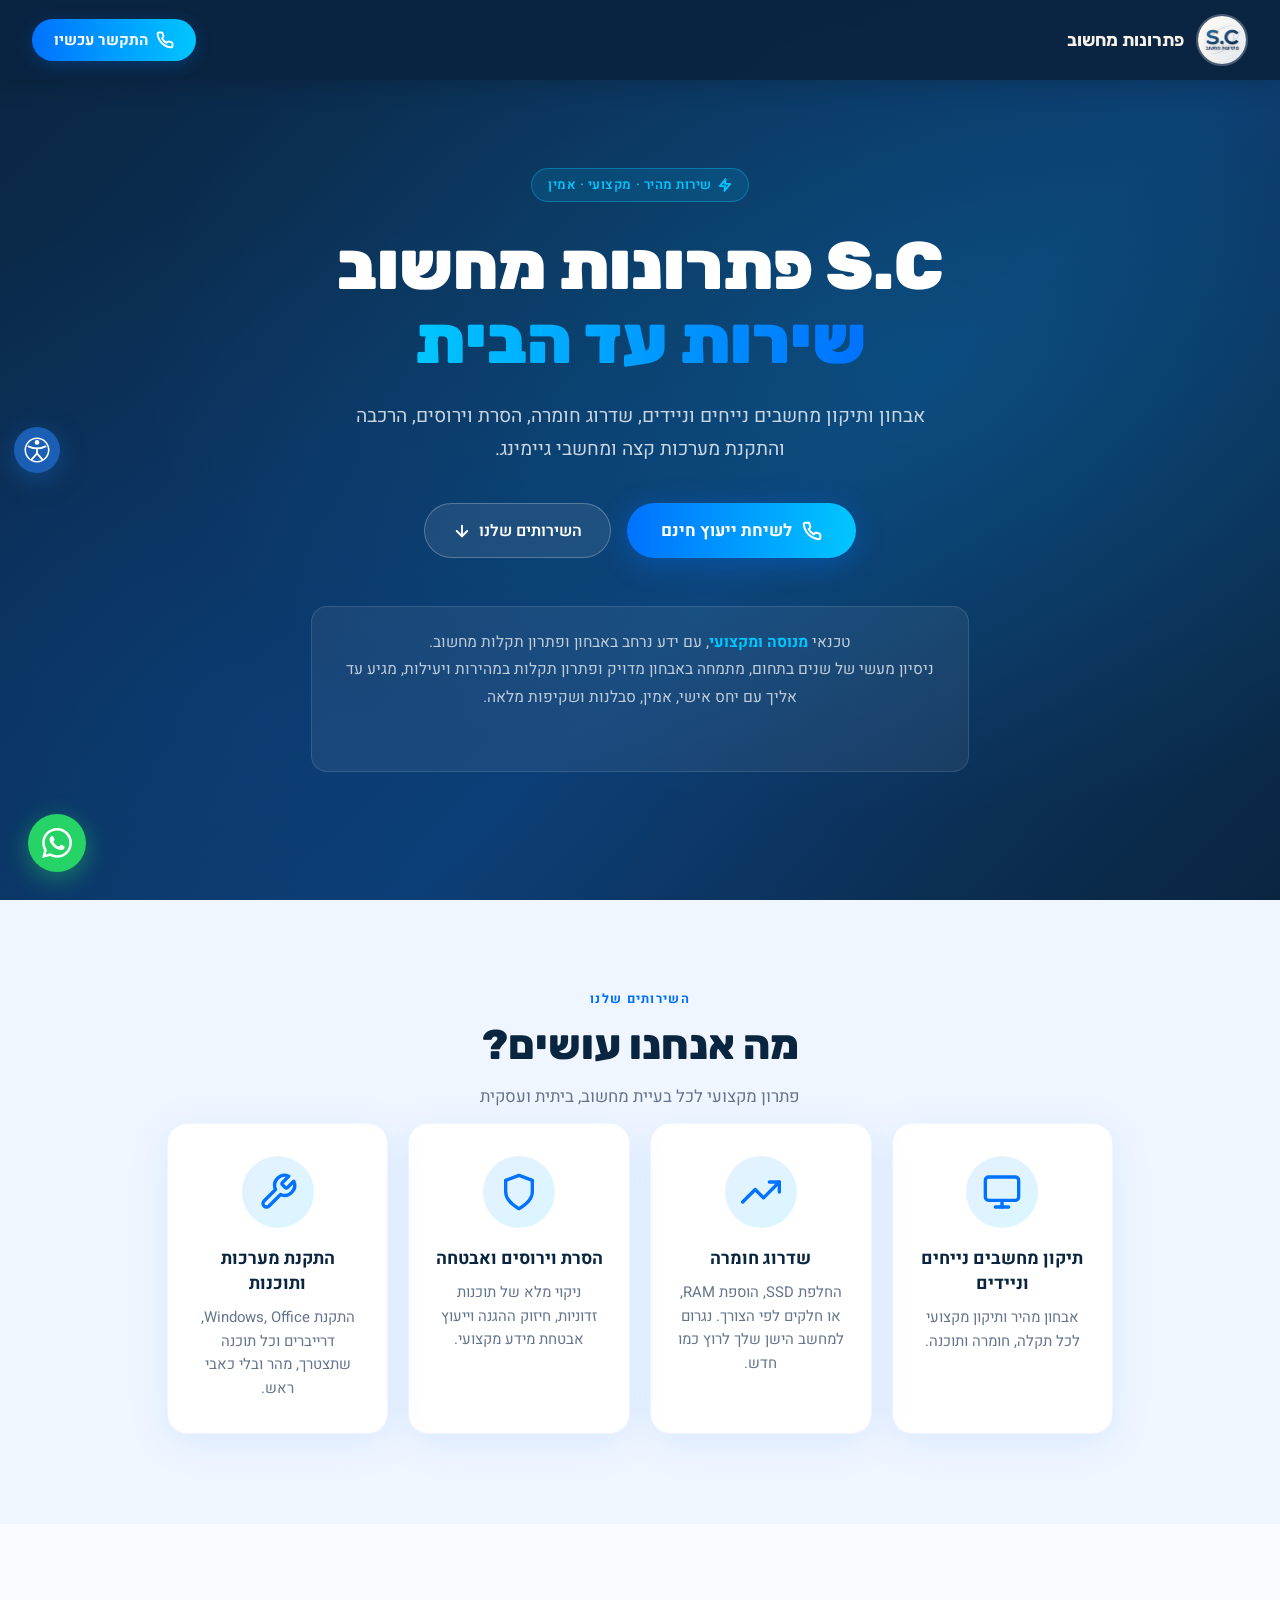
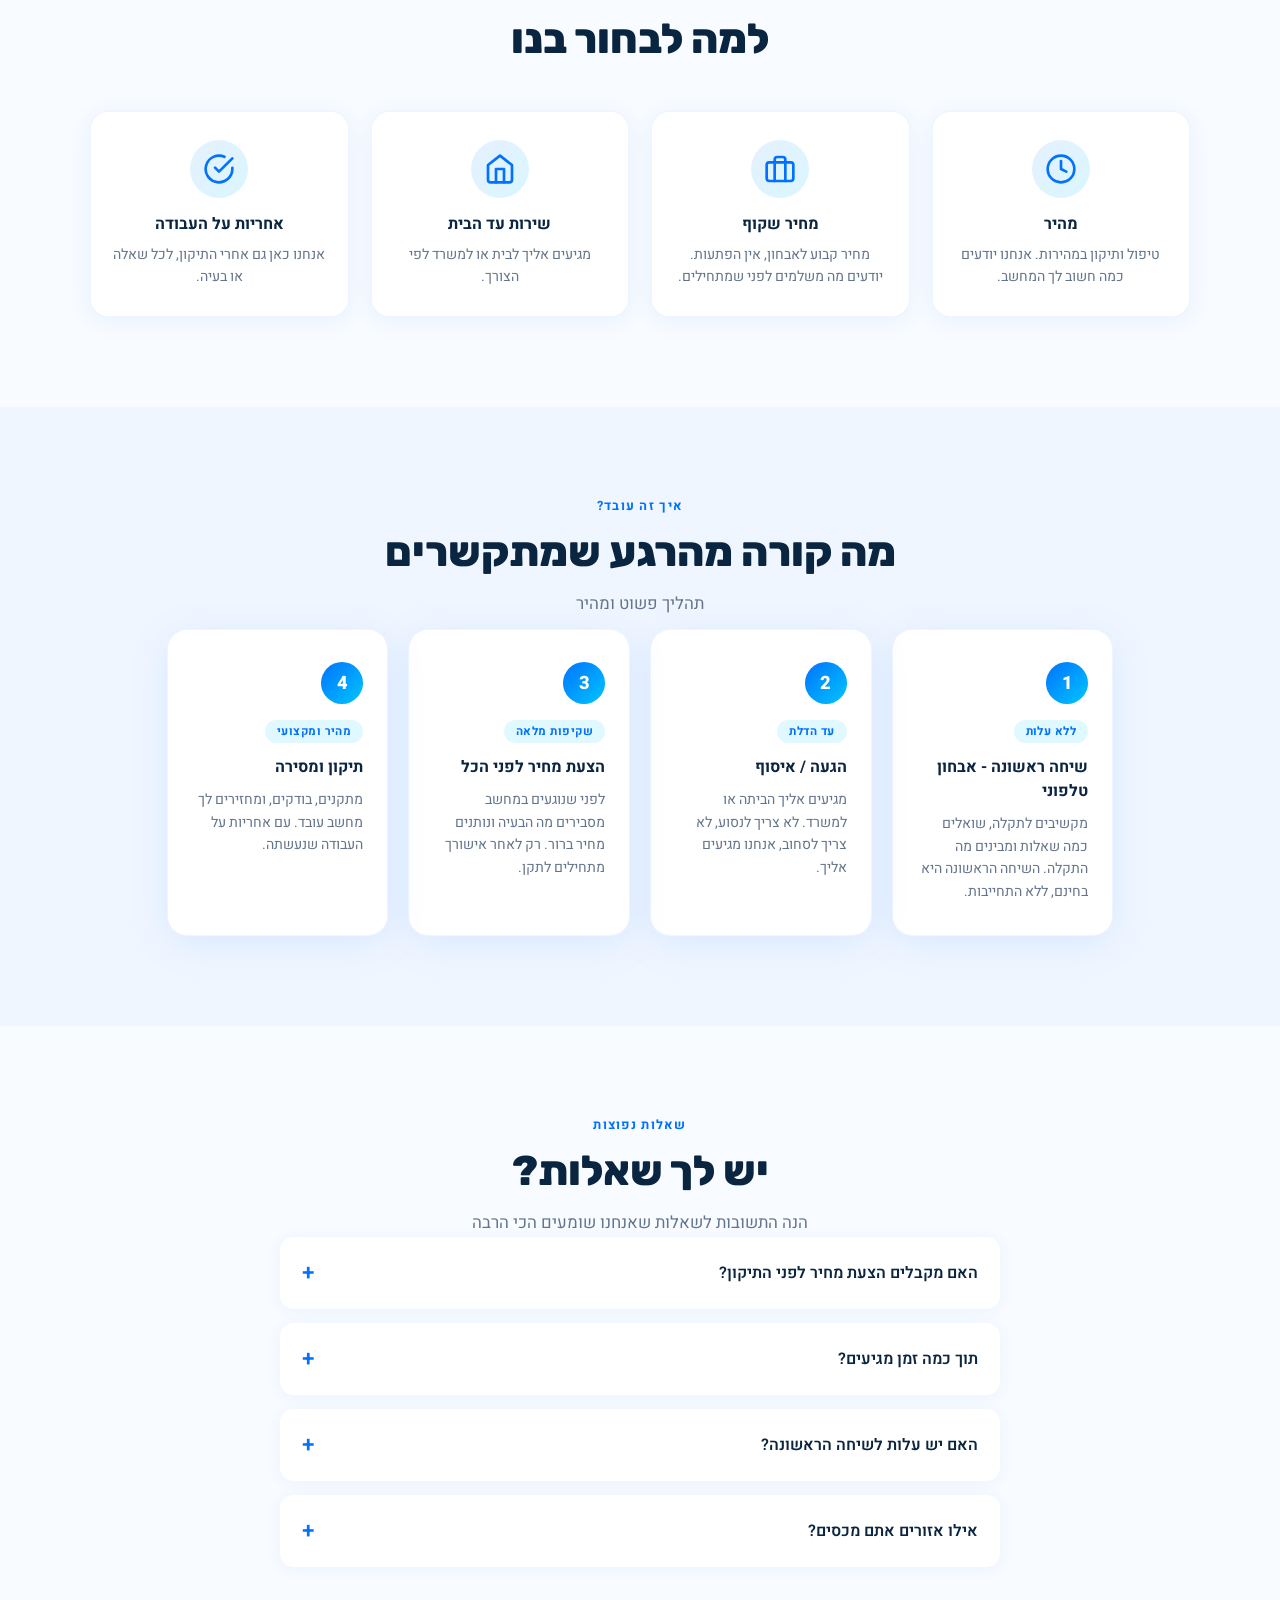
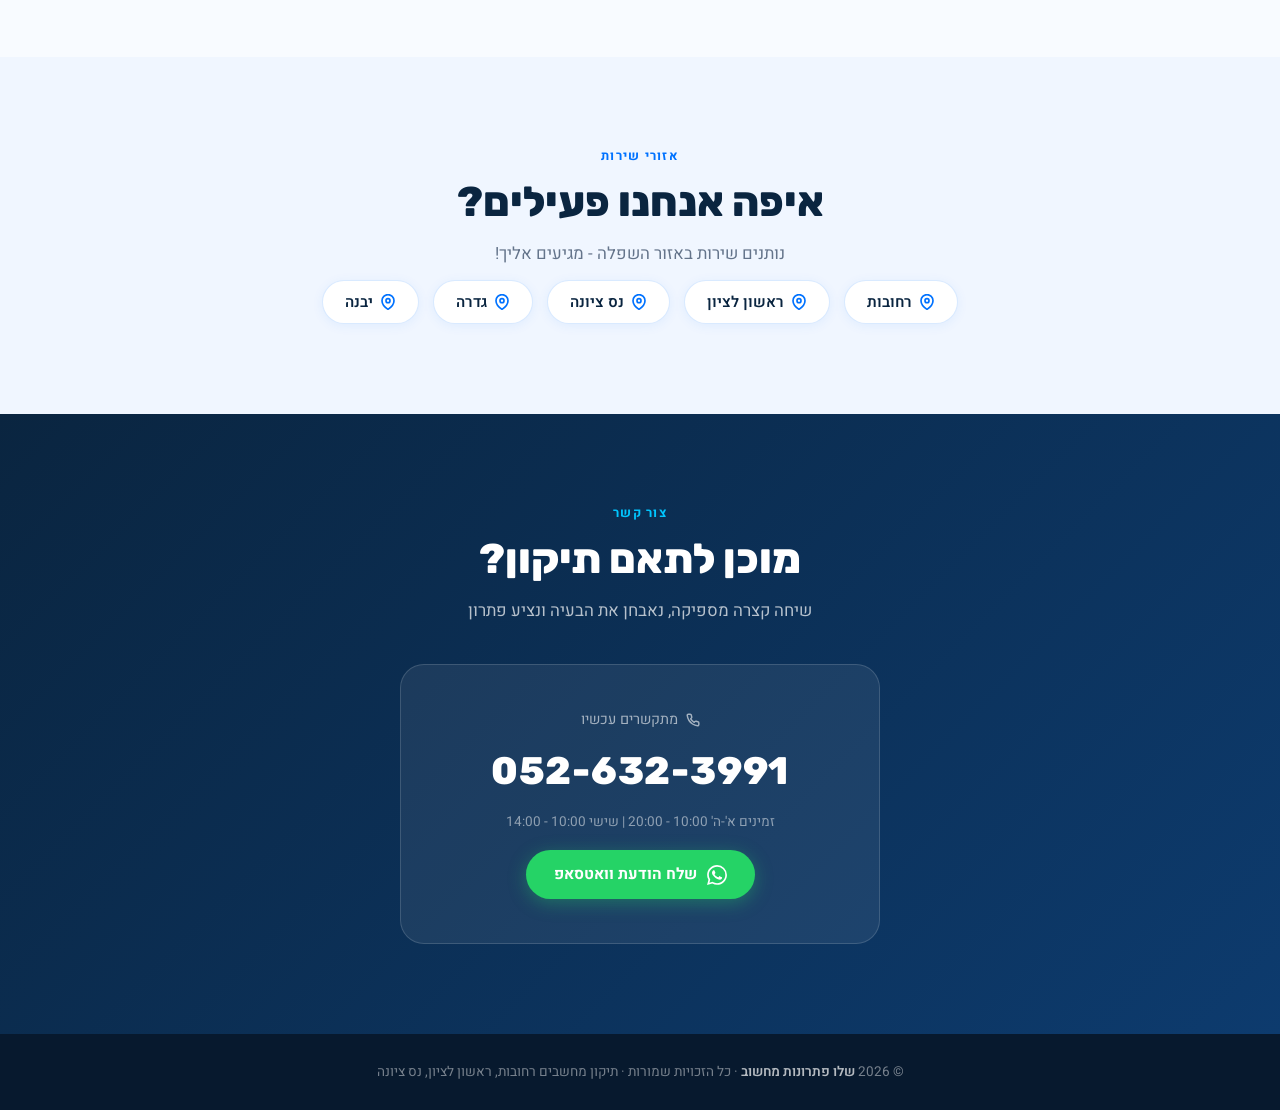
==== index.html @ 3321d6aa "Update index.html" ====
<!DOCTYPE html>
<html lang="he" dir="rtl">
<head>
  <meta charset="UTF-8" />
  <meta name="viewport" content="width=device-width, initial-scale=1.0" />
  <title>שלו פתרונות מחשוב | תיקון מחשבים רחובות ראשון לציון נס ציונה</title>
  <meta name="description" content="שלו פתרונות מחשוב – תיקון מחשבים נייחים וניידים, שדרוג חומרה, הסרת וירוסים והתקנת מערכות. שירות מקצועי ומהיר באזור רחובות, ראשון לציון ונס ציונה." />
  <meta name="keywords" content="שלו פתרונות מחשוב, תיקון מחשבים רחובות, טכנאי מחשבים ראשון לציון, תיקון לפטופ נס ציונה, שדרוג מחשב, הסרת וירוסים" />
  <meta property="og:title" content="שלו פתרונות מחשוב | תיקון מחשבים" />
  <meta property="og:description" content="תיקון מחשבים מקצועי עד הבית – רחובות, ראשון לציון, נס ציונה." />
  <meta property="og:type" content="website" />
  <meta property="og:image" content="logo.png" />
  <link rel="icon" type="image/png" href="logo.png" />
  <link rel="preconnect" href="https://fonts.googleapis.com" />
  <link rel="preconnect" href="https://fonts.gstatic.com" crossorigin />
  <link href="https://fonts.googleapis.com/css2?family=Heebo:wght@300;400;700;900&family=Rubik:wght@400;600;800&display=swap" rel="stylesheet" />
  <link rel="stylesheet" href="style.css" />
</head>
<body>

<div id="page-wrap">

<!-- NAV -->
<nav>
  <div class="nav-logo">
    <img src="logo.png" alt="שלו פתרונות מחשוב לוגו" />
    <span>פתרונות מחשוב</span>
  </div>
  <a href="tel:0526323991" class="cta-nav">
    <svg width="18" height="18" viewBox="0 0 24 24" fill="none" stroke="currentColor" stroke-width="2.5" stroke-linecap="round" stroke-linejoin="round"><path d="M22 16.92v3a2 2 0 0 1-2.18 2 19.79 19.79 0 0 1-8.63-3.07 19.5 19.5 0 0 1-6-6 19.79 19.79 0 0 1-3.07-8.67A2 2 0 0 1 4.11 2h3a2 2 0 0 1 2 1.72 12.84 12.84 0 0 0 .7 2.81 2 2 0 0 1-.45 2.11L8.09 9.91a16 16 0 0 0 6 6l1.27-1.27a2 2 0 0 1 2.11-.45 12.84 12.84 0 0 0 2.81.7A2 2 0 0 1 22 16.92z"></path></svg>
    התקשר עכשיו
  </a>
</nav>

<!-- HERO -->
<section class="hero">
  <div class="hero-badge">
    <svg width="14" height="14" viewBox="0 0 24 24" fill="none" stroke="currentColor" stroke-width="3" stroke-linecap="round" stroke-linejoin="round"><path d="M13 2L3 14h9l-1 8 10-12h-9l1-8z"></path></svg>
    שירות מהיר · מקצועי · אמין
  </div>
  <h1>S.C פתרונות מחשוב<br/><span>שירות עד הבית</span></h1>
  <p>אבחון ותיקון מחשבים נייחים וניידים, שדרוג חומרה, הסרת וירוסים, הרכבה והתקנת מערכות קצה ומחשבי גיימינג.</p>
  <div class="hero-btns">
    <a href="#contact" class="btn-primary">
      <svg width="20" height="20" viewBox="0 0 24 24" fill="none" stroke="currentColor" stroke-width="2.5" stroke-linecap="round" stroke-linejoin="round"><path d="M22 16.92v3a2 2 0 0 1-2.18 2 19.79 19.79 0 0 1-8.63-3.07 19.5 19.5 0 0 1-6-6 19.79 19.79 0 0 1-3.07-8.67A2 2 0 0 1 4.11 2h3a2 2 0 0 1 2 1.72 12.84 12.84 0 0 0 .7 2.81 2 2 0 0 1-.45 2.11L8.09 9.91a16 16 0 0 0 6 6l1.27-1.27a2 2 0 0 1 2.11-.45 12.84 12.84 0 0 0 2.81.7A2 2 0 0 1 22 16.92z"></path></svg>
      לשיחת ייעוץ חינם
    </a>
    <a href="#services" class="btn-secondary">
      השירותים שלנו
      <svg width="18" height="18" viewBox="0 0 24 24" fill="none" stroke="currentColor" stroke-width="2.5" stroke-linecap="round" stroke-linejoin="round"><line x1="12" y1="5" x2="12" y2="19"></line><polyline points="19 12 12 19 5 12"></polyline></svg>
    </a>
  </div>
  <div class="hero-tagline">
    <p>טכנאי <strong>מנוסה ומקצועי</strong>, עם ידע נרחב באבחון ופתרון תקלות מחשוב.<br/>
    ניסיון מעשי של שנים בתחום, מתמחה באבחון מדויק ופתרון תקלות במהירות ויעילות, מגיע עד אליך עם יחס אישי, אמין, סבלנות ושקיפות מלאה.</p>
  </div>
</section>

<!-- SERVICES -->
<section id="services">
  <div class="section-tag">השירותים שלנו</div>
  <h2 class="section-title">מה אנחנו עושים?</h2>
  <p class="section-sub" style="margin: 0 auto;">פתרון מקצועי לכל בעיית מחשוב, ביתית ועסקית</p>
  <div class="services-grid">
    <div class="service-card">
      <span class="service-icon">
        <svg width="40" height="40" viewBox="0 0 24 24" fill="none" stroke="currentColor" stroke-width="2" stroke-linecap="round" stroke-linejoin="round"><rect x="2" y="3" width="20" height="14" rx="2" ry="2"></rect><line x1="8" y1="21" x2="16" y2="21"></line><line x1="12" y1="17" x2="12" y2="21"></line></svg>
      </span>
      <h3>תיקון מחשבים נייחים וניידים</h3>
      <p>אבחון מהיר ותיקון מקצועי לכל תקלה, חומרה ותוכנה.</p>
    </div>
    <div class="service-card">
      <span class="service-icon">
        <svg width="40" height="40" viewBox="0 0 24 24" fill="none" stroke="currentColor" stroke-width="2" stroke-linecap="round" stroke-linejoin="round"><polyline points="23 6 13.5 15.5 8.5 10.5 1 18"></polyline><polyline points="17 6 23 6 23 12"></polyline></svg>
      </span>
      <h3>שדרוג חומרה</h3>
      <p>החלפת SSD, הוספת RAM, או חלקים לפי הצורך. נגרום למחשב הישן שלך לרוץ כמו חדש.</p>
    </div>
    <div class="service-card">
      <span class="service-icon">
        <svg width="40" height="40" viewBox="0 0 24 24" fill="none" stroke="currentColor" stroke-width="2" stroke-linecap="round" stroke-linejoin="round"><path d="M12 22s8-4 8-10V5l-8-3-8 3v7c0 6 8 10 8 10z"></path></svg>
      </span>
      <h3>הסרת וירוסים ואבטחה</h3>
      <p>ניקוי מלא של תוכנות זדוניות, חיזוק ההגנה וייעוץ אבטחת מידע מקצועי.</p>
    </div>
    <div class="service-card">
      <span class="service-icon">
        <svg width="40" height="40" viewBox="0 0 24 24" fill="none" stroke="currentColor" stroke-width="2" stroke-linecap="round" stroke-linejoin="round"><path d="M14.7 6.3a1 1 0 0 0 0 1.4l1.6 1.6a1 1 0 0 0 1.4 0l3.77-3.77a6 6 0 0 1-7.94 7.94l-6.91 6.91a2.12 2.12 0 0 1-3-3l6.91-6.91a6 6 0 0 1 7.94-7.94l-3.76 3.76z"></path></svg>
      </span>
      <h3>התקנת מערכות ותוכנות</h3>
      <p>התקנת Windows, Office, דרייברים וכל תוכנה שתצטרך, מהר ובלי כאבי ראש.</p>
    </div>
  </div>
</section>

<!-- WHY US -->
<section id="why">
  <h2 class="section-title">למה לבחור בנו</h2>
  <div class="why-grid">
    <div class="why-card">
      <span class="why-icon">
        <svg width="32" height="32" viewBox="0 0 24 24" fill="none" stroke="currentColor" stroke-width="2" stroke-linecap="round" stroke-linejoin="round"><circle cx="12" cy="12" r="10"></circle><polyline points="12 6 12 12 16 14"></polyline></svg>
      </span>
      <h4>מהיר</h4>
      <p>טיפול ותיקון במהירות. אנחנו יודעים כמה חשוב לך המחשב.</p>
    </div>
    <div class="why-card">
      <span class="why-icon">
        <svg width="32" height="32" viewBox="0 0 24 24" fill="none" stroke="currentColor" stroke-width="2" stroke-linecap="round" stroke-linejoin="round"><rect x="2" y="7" width="20" height="14" rx="2" ry="2"></rect><path d="M16 21V5a2 2 0 0 0-2-2h-4a2 2 0 0 0-2 2v16"></path></svg>
      </span>
      <h4>מחיר שקוף</h4>
      <p>מחיר קבוע לאבחון, אין הפתעות. יודעים מה משלמים לפני שמתחילים.</p>
    </div>
    <div class="why-card">
      <span class="why-icon">
        <svg width="32" height="32" viewBox="0 0 24 24" fill="none" stroke="currentColor" stroke-width="2" stroke-linecap="round" stroke-linejoin="round"><path d="M3 9l9-7 9 7v11a2 2 0 0 1-2 2H5a2 2 0 0 1-2-2z"></path><polyline points="9 22 9 12 15 12 15 22"></polyline></svg>
      </span>
      <h4>שירות עד הבית</h4>
      <p>מגיעים אליך לבית או למשרד לפי הצורך.</p>
    </div>
    <div class="why-card">
      <span class="why-icon">
        <svg width="32" height="32" viewBox="0 0 24 24" fill="none" stroke="currentColor" stroke-width="2" stroke-linecap="round" stroke-linejoin="round"><path d="M22 11.08V12a10 10 0 1 1-5.93-9.14"></path><polyline points="22 4 12 14.01 9 11.01"></polyline></svg>
      </span>
      <h4>אחריות על העבודה</h4>
      <p>אנחנו כאן גם אחרי התיקון, לכל שאלה או בעיה.</p>
    </div>
  </div>
</section>

<!-- PROCESS -->
<section id="process">
  <div class="section-tag">איך זה עובד?</div>
  <h2 class="section-title">מה קורה מהרגע שמתקשרים</h2>
  <p class="section-sub" style="margin: 0 auto;">תהליך פשוט ומהיר</p>
  <div class="process-steps">
    <div class="process-step">
      <div class="step-number">1</div>
      <span class="step-badge">ללא עלות</span>
      <h3>שיחה ראשונה - אבחון טלפוני</h3>
      <p>מקשיבים לתקלה, שואלים כמה שאלות ומבינים מה התקלה. השיחה הראשונה היא בחינם, ללא התחייבות.</p>
    </div>
    <div class="process-step">
      <div class="step-number">2</div>
      <span class="step-badge">עד הדלת</span>
      <h3>הגעה / איסוף</h3>
      <p>מגיעים אליך הביתה או למשרד. לא צריך לנסוע, לא צריך לסחוב, אנחנו מגיעים אליך.</p>
    </div>
    <div class="process-step">
      <div class="step-number">3</div>
      <span class="step-badge">שקיפות מלאה</span>
      <h3>הצעת מחיר לפני הכל</h3>
      <p>לפני שנוגעים במחשב מסבירים מה הבעיה ונותנים מחיר ברור. רק לאחר אישורך מתחילים לתקן.</p>
    </div>
    <div class="process-step">
      <div class="step-number">4</div>
      <span class="step-badge">מהיר ומקצועי</span>
      <h3>תיקון ומסירה</h3>
      <p>מתקנים, בודקים, ומחזירים לך מחשב עובד. עם אחריות על העבודה שנעשתה.</p>
    </div>
  </div>
</section>

<!-- FAQ -->
<section id="faq">
  <div class="section-tag">שאלות נפוצות</div>
  <h2 class="section-title">יש לך שאלות?</h2>
  <p class="section-sub" style="margin: 0 auto;">הנה התשובות לשאלות שאנחנו שומעים הכי הרבה</p>
  <div class="faq-list">
    <div class="faq-item">
      <button class="faq-q" onclick="toggleFaq(this)">האם מקבלים הצעת מחיר לפני התיקון?<span class="faq-icon">+</span></button>
      <div class="faq-a">כן, תמיד. לפני שמתחילים כל עבודה נסביר מה הבעיה ונציג מחיר מפורט. רק לאחר שאתה מאשר מתחילים.</div>
    </div>
    <div class="faq-item">
      <button class="faq-q" onclick="toggleFaq(this)">תוך כמה זמן מגיעים?<span class="faq-icon">+</span></button>
      <div class="faq-a">ניתן לתאם הגעה מיידית בהתאם לזמינות ולמיקום.</div>
    </div>
    <div class="faq-item">
      <button class="faq-q" onclick="toggleFaq(this)">האם יש עלות לשיחה הראשונה?<span class="faq-icon">+</span></button>
      <div class="faq-a">לא, אבחון טלפוני ראשוני הוא ללא עלות.</div>
    </div>
    <div class="faq-item">
      <button class="faq-q" onclick="toggleFaq(this)">אילו אזורים אתם מכסים?<span class="faq-icon">+</span></button>
      <div class="faq-a">פעילים באזור השפלה: רחובות, ראשון לציון, נס ציונה וסביבתן. לא בטוח אם מגיעים לאזורך? צור קשר.</div>
    </div>
  </div>
</section>

<!-- AREAS -->
<section id="areas">
  <div class="section-tag">אזורי שירות</div>
  <h2 class="section-title">איפה אנחנו פעילים?</h2>
  <p class="section-sub" style="margin: 0 auto;">נותנים שירות באזור השפלה - מגיעים אליך!</p>
  <div class="areas-pills">
    <div class="pill"><svg width="16" height="16" viewBox="0 0 24 24" fill="none" stroke="currentColor" stroke-width="2.5" stroke-linecap="round" stroke-linejoin="round"><path d="M21 10c0 7-9 13-9 13s-9-6-9-13a9 9 0 0 1 18 0z"></path><circle cx="12" cy="10" r="3"></circle></svg>רחובות</div>
    <div class="pill"><svg width="16" height="16" viewBox="0 0 24 24" fill="none" stroke="currentColor" stroke-width="2.5" stroke-linecap="round" stroke-linejoin="round"><path d="M21 10c0 7-9 13-9 13s-9-6-9-13a9 9 0 0 1 18 0z"></path><circle cx="12" cy="10" r="3"></circle></svg>ראשון לציון</div>
    <div class="pill"><svg width="16" height="16" viewBox="0 0 24 24" fill="none" stroke="currentColor" stroke-width="2.5" stroke-linecap="round" stroke-linejoin="round"><path d="M21 10c0 7-9 13-9 13s-9-6-9-13a9 9 0 0 1 18 0z"></path><circle cx="12" cy="10" r="3"></circle></svg>נס ציונה</div>
    <div class="pill"><svg width="16" height="16" viewBox="0 0 24 24" fill="none" stroke="currentColor" stroke-width="2.5" stroke-linecap="round" stroke-linejoin="round"><path d="M21 10c0 7-9 13-9 13s-9-6-9-13a9 9 0 0 1 18 0z"></path><circle cx="12" cy="10" r="3"></circle></svg>גדרה</div>
    <div class="pill"><svg width="16" height="16" viewBox="0 0 24 24" fill="none" stroke="currentColor" stroke-width="2.5" stroke-linecap="round" stroke-linejoin="round"><path d="M21 10c0 7-9 13-9 13s-9-6-9-13a9 9 0 0 1 18 0z"></path><circle cx="12" cy="10" r="3"></circle></svg>יבנה</div>
  </div>
</section>

<!-- CONTACT -->
<section id="contact">
  <div class="section-tag" style="color: var(--accent);">צור קשר</div>
  <h2 class="section-title">מוכן לתאם תיקון?</h2>
  <p class="section-sub">שיחה קצרה מספיקה, נאבחן את הבעיה ונציע פתרון</p>
  <div class="contact-box">
    <span style="color:rgba(255,255,255,0.6); font-size:.9rem; display:flex; align-items:center; gap:8px;">
      <svg width="14" height="14" viewBox="0 0 24 24" fill="none" stroke="currentColor" stroke-width="2.5" stroke-linecap="round" stroke-linejoin="round"><path d="M22 16.92v3a2 2 0 0 1-2.18 2 19.79 19.79 0 0 1-8.63-3.07 19.5 19.5 0 0 1-6-6 19.79 19.79 0 0 1-3.07-8.67A2 2 0 0 1 4.11 2h3a2 2 0 0 1 2 1.72 12.84 12.84 0 0 0 .7 2.81 2 2 0 0 1-.45 2.11L8.09 9.91a16 16 0 0 0 6 6l1.27-1.27a2 2 0 0 1 2.11-.45 12.84 12.84 0 0 0 2.81.7A2 2 0 0 1 22 16.92z"></path></svg>
      מתקשרים עכשיו
    </span>
    <a href="tel:0526323991" class="contact-phone">052-632-3991</a>
    <span class="contact-note">זמינים א&apos;-ה&apos; 10:00 - 20:00 | שישי 10:00 - 14:00</span>
    <a href="https://wa.me/972526323991" class="contact-wa" target="_blank">
      <svg xmlns="http://www.w3.org/2000/svg" width="20" height="20" viewBox="0 0 24 24" fill="currentColor"><path d="M17.472 14.382c-.297-.149-1.758-.867-2.03-.967-.273-.099-.471-.148-.67.15-.197.297-.767.966-.94 1.164-.173.199-.347.223-.644.075-.297-.15-1.255-.463-2.39-1.475-.883-.788-1.48-1.761-1.653-2.059-.173-.297-.018-.458.13-.606.134-.133.298-.347.446-.52.149-.174.198-.298.298-.497.099-.198.05-.371-.025-.52-.075-.149-.669-1.612-.916-2.207-.242-.579-.487-.5-.669-.51-.173-.008-.371-.01-.57-.01-.198 0-.52.074-.792.372-.272.297-1.04 1.016-1.04 2.479 0 1.462 1.065 2.875 1.213 3.074.149.198 2.096 3.2 5.077 4.487.709.306 1.262.489 1.694.625.712.227 1.36.195 1.871.118.571-.085 1.758-.719 2.006-1.413.248-.694.248-1.289.173-1.413-.074-.124-.272-.198-.57-.347m-5.421 7.403h-.004a9.87 9.87 0 01-5.031-1.378l-.361-.214-3.741.982.998-3.648-.235-.374a9.86 9.86 0 01-1.51-5.26c.001-5.45 4.436-9.884 9.888-9.884 2.64 0 5.122 1.03 6.988 2.898a9.825 9.825 0 012.893 6.994c-.003 5.45-4.437 9.884-9.885 9.884m8.413-18.297A11.815 11.815 0 0012.05 0C5.495 0 .16 5.335.157 11.892c0 2.096.547 4.142 1.588 5.945L.057 24l6.305-1.654a11.882 11.882 0 005.683 1.448h.005c6.554 0 11.89-5.335 11.893-11.893a11.821 11.821 0 00-3.48-8.413z"/></svg>
      שלח הודעת וואטסאפ
    </a>
  </div>
</section>

<!-- FOOTER -->
<footer>
  <p>&copy; 2026 <span>שלו פתרונות מחשוב</span> &middot; כל הזכויות שמורות &middot; תיקון מחשבים רחובות, ראשון לציון, נס ציונה</p>
</footer>

</div><!-- /#page-wrap -->

<!-- ACCESSIBILITY WIDGET -->
<button class="access-btn" onclick="toggleAccessPanel()" aria-label="תפריט נגישות" title="נגישות">
  <svg xmlns="http://www.w3.org/2000/svg" viewBox="0 0 100 100" width="26" height="26" aria-hidden="true">
    <circle cx="50" cy="50" r="45" fill="none" stroke="white" stroke-width="6"/>
    <circle cx="50" cy="21" r="9" fill="white"/>
    <path d="M17,36 Q50,52 83,36" fill="none" stroke="white" stroke-width="7" stroke-linecap="round"/>
    <line x1="50" y1="44" x2="50" y2="63" stroke="white" stroke-width="7" stroke-linecap="round"/>
    <line x1="50" y1="63" x2="29" y2="87" stroke="white" stroke-width="7" stroke-linecap="round"/>
    <line x1="50" y1="63" x2="71" y2="87" stroke="white" stroke-width="7" stroke-linecap="round"/>
  </svg>
</button>

<div class="access-panel" id="accessPanel" role="dialog" aria-label="אפשרויות נגישות">
  <h3>&#9855; אפשרויות נגישות</h3>
  <div class="access-grid">
    <button onclick="toggleAcc('acc-big-text', this)" title="הגדלת טקסט"><span class="icon">A+</span>הגדלת טקסט</button>
    <button onclick="toggleAcc('acc-bigger-text', this)" title="טקסט גדול מאוד"><span class="icon">A++</span>טקסט גדול מאוד</button>
    <button onclick="toggleAcc('acc-high-contrast', this)" title="ניגודיות גבוהה"><span class="icon">&#9681;</span>ניגודיות גבוהה</button>
    <button onclick="toggleAcc('acc-negative', this)" title="ניגודיות הפוכה"><span class="icon">&#9680;</span>ניגודיות הפוכה</button>
    <button onclick="toggleAcc('acc-grayscale', this)" title="גווני אפור"><span class="icon">&#9636;</span>גווני אפור</button>
    <button onclick="toggleAcc('acc-light-bg', this)" title="רקע בהיר"><span class="icon">&#9728;</span>רקע בהיר</button>
    <button onclick="toggleAcc('acc-underline-links', this)" title="הדגשת קישורים"><span class="icon"><u>A</u></span>הדגשת קישורים</button>
    <button onclick="toggleAcc('acc-readable-font', this)" title="גופן קריא"><span class="icon">Aa</span>גופן קריא</button>
    <button onclick="toggleAcc('acc-no-anim', this)" title="עצירת אנימציות"><span class="icon">&#9208;</span>עצור אנימציות</button>
  </div>
  <button class="access-reset" onclick="resetAcc()">&#8635; איפוס הגדרות</button>
</div>

<!-- FLOATING WHATSAPP -->
<a href="https://wa.me/972526323991" class="wa-float" target="_blank" title="שלח וואטסאפ" aria-label="שלח וואטסאפ">
  <svg xmlns="http://www.w3.org/2000/svg" width="30" height="30" viewBox="0 0 24 24" fill="currentColor"><path d="M17.472 14.382c-.297-.149-1.758-.867-2.03-.967-.273-.099-.471-.148-.67.15-.197.297-.767.966-.94 1.164-.173.199-.347.223-.644.075-.297-.15-1.255-.463-2.39-1.475-.883-.788-1.48-1.761-1.653-2.059-.173-.297-.018-.458.13-.606.134-.133.298-.347.446-.52.149-.174.198-.298.298-.497.099-.198.05-.371-.025-.52-.075-.149-.669-1.612-.916-2.207-.242-.579-.487-.5-.669-.51-.173-.008-.371-.01-.57-.01-.198 0-.52.074-.792.372-.272.297-1.04 1.016-1.04 2.479 0 1.462 1.065 2.875 1.213 3.074.149.198 2.096 3.2 5.077 4.487.709.306 1.262.489 1.694.625.712.227 1.36.195 1.871.118.571-.085 1.758-.719 2.006-1.413.248-.694.248-1.289.173-1.413-.074-.124-.272-.198-.57-.347m-5.421 7.403h-.004a9.87 9.87 0 01-5.031-1.378l-.361-.214-3.741.982.998-3.648-.235-.374a9.86 9.86 0 01-1.51-5.26c.001-5.45 4.436-9.884 9.888-9.884 2.64 0 5.122 1.03 6.988 2.898a9.825 9.825 0 012.893 6.994c-.003 5.45-4.437 9.884-9.885 9.884m8.413-18.297A11.815 11.815 0 0012.05 0C5.495 0 .16 5.335.157 11.892c0 2.096.547 4.142 1.588 5.945L.057 24l6.305-1.654a11.882 11.882 0 005.683 1.448h.005c6.554 0 11.89-5.335 11.893-11.893a11.821 11.821 0 00-3.48-8.413z"/></svg>
</a>

<script src="main.js"></script>
</body>
</html>
---- style.css ----
*, *::before, *::after { box-sizing: border-box; margin: 0; padding: 0; }

:root {
  --blue:    #0a2540;
  --accent:  #00c6ff;
  --accent2: #0072ff;
  --light:   #f0f6ff;
  --white:   #ffffff;
  --gray:    #64748b;
  --card-bg: #ffffff;
  --shadow:  0 8px 40px rgba(0,114,255,0.10);
}

html { scroll-behavior: smooth; }

body {
  font-family: 'Heebo', sans-serif;
  background: var(--light);
  color: var(--blue);
  overflow-x: hidden;
}

/* ─── NAV ─── */
nav {
  position: fixed; top: 0; left: 0; right: 0; width: 100%; z-index: 100;
  background: rgba(10,37,64,0.97);
  backdrop-filter: blur(12px);
  display: flex; align-items: center; justify-content: space-between;
  padding: 0 32px; height: 80px;
  box-shadow: 0 2px 24px rgba(0,0,0,0.18);
  box-sizing: border-box;
}
.nav-logo {
  font-family: 'Rubik', sans-serif;
  font-weight: 800; font-size: 1.3rem;
  display: flex; align-items: center; gap: 12px;
}
.nav-logo img {
  height: 52px; width: 52px;
  object-fit: cover;
  border-radius: 50%;
  border: 2px solid rgba(255,255,255,0.25);
}
.nav-logo span { color: #F5F0E8; font-size: 1.1rem; font-weight: 700; }
.cta-nav {
  background: linear-gradient(90deg, var(--accent2), var(--accent));
  color: #fff; font-weight: 700; font-size: .95rem;
  padding: 10px 22px; border-radius: 50px;
  text-decoration: none;
  display: flex; align-items: center; gap: 8px;
  box-shadow: 0 4px 16px rgba(0,114,255,0.25);
  transition: opacity .2s;
}
.cta-nav:hover { opacity: .88; }

/* ─── HERO ─── */
.hero {
  min-height: 100vh;
  background: linear-gradient(135deg, #0a2540 0%, #0d3b6e 60%, #0a2540 100%);
  display: flex; flex-direction: column;
  align-items: center; justify-content: center;
  text-align: center;
  padding: 120px 6vw 80px;
  position: relative; overflow: hidden;
  max-width: 100%;
  width: 100%;
  margin: 0;
}
.hero::before {
  content: '';
  position: absolute; inset: 0;
  background: radial-gradient(ellipse at 70% 40%, rgba(0,198,255,0.13) 0%, transparent 60%),
              radial-gradient(ellipse at 20% 80%, rgba(0,114,255,0.10) 0%, transparent 50%);
  pointer-events: none;
}
.hero-badge {
  display: inline-flex; align-items: center; gap: 6px;
  background: rgba(0,198,255,0.12);
  border: 1px solid rgba(0,198,255,0.35);
  color: var(--accent); font-size: .82rem; font-weight: 600;
  padding: 6px 16px; border-radius: 50px; margin-bottom: 28px;
  letter-spacing: .04em;
}
.hero h1 {
  font-family: 'Rubik', sans-serif;
  font-size: clamp(2.4rem, 6vw, 4.2rem);
  font-weight: 900; color: #fff; line-height: 1.1; margin-bottom: 22px;
}
.hero h1 span {
  background: linear-gradient(90deg, var(--accent), var(--accent2));
  -webkit-background-clip: text; -webkit-text-fill-color: transparent;
  background-clip: text;
}
.hero p {
  font-size: clamp(1rem, 2vw, 1.2rem); color: rgba(255,255,255,0.78);
  max-width: 600px; line-height: 1.7; margin-bottom: 38px;
}
.hero-btns { display: flex; gap: 16px; flex-wrap: wrap; justify-content: center; margin-bottom: 48px; }
.btn-primary {
  background: linear-gradient(90deg, var(--accent2), var(--accent));
  color: #fff; font-weight: 700; font-size: 1.05rem;
  padding: 15px 34px; border-radius: 50px; text-decoration: none;
  display: inline-flex; align-items: center; gap: 10px;
  box-shadow: 0 6px 28px rgba(0,114,255,0.35);
  transition: transform .18s, box-shadow .18s;
}
.btn-primary:hover { transform: translateY(-2px); box-shadow: 0 10px 36px rgba(0,114,255,0.45); }
.btn-secondary {
  background: rgba(255,255,255,0.08);
  border: 1.5px solid rgba(255,255,255,0.25);
  color: #fff; font-weight: 600; font-size: 1rem;
  padding: 14px 28px; border-radius: 50px; text-decoration: none;
  display: inline-flex; align-items: center; gap: 8px;
  transition: background .18s;
}
.btn-secondary:hover { background: rgba(255,255,255,0.14); }
.hero-tagline {
  max-width: 700px; text-align: center;
  background: rgba(255,255,255,0.06);
  border: 1px solid rgba(255,255,255,0.12);
  border-radius: 16px; padding: 22px 28px;
}
.hero-tagline p { color: rgba(255,255,255,0.72); font-size: .97rem; line-height: 1.75; }
.hero-tagline strong { color: var(--accent); }

/* ─── SECTION SHARED ─── */
section {
  padding: 90px 6vw;
  max-width: 1100px; margin: 0 auto;
}
.section-tag {
  font-size: .8rem; font-weight: 700; letter-spacing: .1em; text-transform: uppercase;
  color: var(--accent2); margin-bottom: 12px; text-align: center;
}
.section-title {
  font-family: 'Rubik', sans-serif; font-size: clamp(1.8rem, 4vw, 2.6rem);
  font-weight: 800; color: var(--blue); text-align: center; margin-bottom: 14px;
}
.section-sub {
  color: var(--gray); font-size: 1.05rem; text-align: center;
  max-width: 560px; line-height: 1.65; margin-bottom: 52px;
}

/* ─── SERVICES ─── */
.services-grid {
  display: grid;
  grid-template-columns: repeat(4, 1fr);
  gap: 20px; margin-top: 12px;
}
.service-card {
  background: var(--card-bg); border-radius: 20px;
  padding: 32px 26px; text-align: center;
  box-shadow: var(--shadow);
  border: 1px solid rgba(0,114,255,0.07);
  transition: transform .2s, box-shadow .2s;
}
.service-card:hover { transform: translateY(-6px); box-shadow: 0 16px 48px rgba(0,114,255,0.15); }
.service-icon {
  display: inline-flex; align-items: center; justify-content: center;
  width: 72px; height: 72px; border-radius: 50%;
  background: linear-gradient(135deg, rgba(0,114,255,0.1), rgba(0,198,255,0.15));
  margin-bottom: 18px; color: var(--accent2);
}
.service-card h3 { font-size: 1.1rem; font-weight: 700; margin-bottom: 10px; color: var(--blue); }
.service-card p { color: var(--gray); font-size: .93rem; line-height: 1.6; }

/* ─── WHY US ─── */
#why { background: #f8fbff; padding: 90px 6vw; max-width: 100%; }
#why .section-title { max-width: 1100px; margin: 0 auto 48px; }
.why-grid {
  display: grid; grid-template-columns: repeat(auto-fit, minmax(200px, 1fr));
  gap: 22px; max-width: 1100px; margin: 0 auto;
}
.why-card {
  background: #fff; border-radius: 18px;
  padding: 28px 22px; text-align: center;
  box-shadow: 0 4px 24px rgba(0,114,255,0.07);
  border: 1px solid rgba(0,114,255,0.07);
  transition: transform .2s;
}
.why-card:hover { transform: translateY(-4px); }
.why-icon {
  display: inline-flex; align-items: center; justify-content: center;
  width: 58px; height: 58px; border-radius: 50%;
  background: linear-gradient(135deg, rgba(0,114,255,0.1), rgba(0,198,255,0.15));
  margin-bottom: 14px; color: var(--accent2);
}
.why-card h4 { font-size: 1rem; font-weight: 700; margin-bottom: 8px; color: var(--blue); }
.why-card p { color: var(--gray); font-size: .88rem; line-height: 1.55; }

/* ─── PROCESS ─── */
.process-steps {
  display: grid; grid-template-columns: repeat(4, 1fr);
  gap: 20px; margin-top: 12px;
}
.process-step {
  background: #fff; border-radius: 20px;
  padding: 32px 24px; position: relative;
  box-shadow: var(--shadow);
  border: 1px solid rgba(0,114,255,0.07);
  transition: transform .2s;
}
.process-step:hover { transform: translateY(-4px); }
.step-number {
  width: 42px; height: 42px; border-radius: 50%;
  background: linear-gradient(135deg, var(--accent2), var(--accent));
  color: #fff; font-weight: 800; font-size: 1.15rem;
  display: flex; align-items: center; justify-content: center;
  margin-bottom: 14px;
}
.step-badge {
  display: inline-block; font-size: .72rem; font-weight: 700;
  background: rgba(0,198,255,0.12); color: var(--accent2);
  border-radius: 50px; padding: 3px 12px; margin-bottom: 12px;
  letter-spacing: .04em;
}
.process-step h3 { font-size: 1rem; font-weight: 700; margin-bottom: 10px; color: var(--blue); }
.process-step p { color: var(--gray); font-size: .88rem; line-height: 1.6; }

/* ─── FAQ ─── */
#faq { background: #f8fbff; padding: 90px 6vw; max-width: 100%; }
#faq .section-tag, #faq .section-title, #faq .section-sub { max-width: 1100px; margin-left: auto; margin-right: auto; }
.faq-list { max-width: 720px; margin: 0 auto; display: flex; flex-direction: column; gap: 14px; }
.faq-item { background: #fff; border-radius: 14px; overflow: hidden; box-shadow: 0 2px 16px rgba(0,114,255,0.06); }
.faq-q {
  width: 100%; background: none; border: none; cursor: pointer;
  display: flex; align-items: center; justify-content: space-between;
  padding: 20px 22px; font-size: 1rem; font-weight: 600;
  color: var(--blue); font-family: 'Heebo', sans-serif; text-align: right;
}
.faq-icon { font-size: 1.4rem; color: var(--accent2); transition: transform .25s; flex-shrink: 0; }
.faq-item.open .faq-icon { transform: rotate(45deg); }
.faq-a {
  max-height: 0; overflow: hidden;
  transition: max-height .35s ease, padding .25s;
  padding: 0 22px; color: var(--gray); font-size: .93rem; line-height: 1.65;
}
.faq-item.open .faq-a { max-height: 200px; padding: 0 22px 20px; }

/* ─── AREAS ─── */
.areas-pills {
  display: flex; flex-wrap: wrap; gap: 14px;
  justify-content: center; margin-top: 12px;
}
.pill {
  display: inline-flex; align-items: center; gap: 7px;
  background: #fff; border: 1.5px solid rgba(0,114,255,0.15);
  border-radius: 50px; padding: 10px 22px;
  font-size: .95rem; font-weight: 600; color: var(--blue);
  box-shadow: 0 2px 12px rgba(0,114,255,0.07);
}
.pill svg { color: var(--accent2); }

/* ─── CONTACT ─── */
#contact {
  background: linear-gradient(135deg, #0a2540, #0d3b6e);
  padding: 90px 6vw; max-width: 100%; text-align: center;
}
#contact .section-tag { color: var(--accent); }
#contact .section-title { color: #fff; max-width: 1100px; margin: 0 auto 14px; }
#contact .section-sub { color: rgba(255,255,255,0.7); max-width: 500px; margin: 0 auto 40px; }
.contact-box {
  background: rgba(255,255,255,0.07);
  border: 1px solid rgba(255,255,255,0.15);
  border-radius: 24px; padding: 44px 40px;
  max-width: 480px; margin: 0 auto;
  display: flex; flex-direction: column; align-items: center; gap: 18px;
}
.contact-phone {
  font-family: 'Rubik', sans-serif; font-size: 2.4rem; font-weight: 800;
  color: #fff; text-decoration: none; letter-spacing: .02em;
  transition: color .18s;
}
.contact-phone:hover { color: var(--accent); }
.contact-note { color: rgba(255,255,255,0.5); font-size: .85rem; }
.contact-wa {
  display: inline-flex; align-items: center; gap: 10px;
  background: #25d366; color: #fff;
  padding: 13px 28px; border-radius: 50px;
  font-weight: 700; font-size: .97rem; text-decoration: none;
  box-shadow: 0 4px 18px rgba(37,211,102,0.35);
  transition: opacity .18s;
}
.contact-wa:hover { opacity: .88; }

/* ─── FOOTER ─── */
footer {
  background: #07192e; color: rgba(255,255,255,0.45);
  text-align: center; padding: 28px 6vw; font-size: .85rem;
}
footer span { color: rgba(255,255,255,0.7); font-weight: 600; }

/* ─── ANIMATIONS ─── */
@keyframes fadeUp {
  from { opacity: 0; transform: translateY(30px); }
  to   { opacity: 1; transform: translateY(0); }
}
.hero > * { animation: fadeUp .7s ease both; }
.hero > *:nth-child(2) { animation-delay: .1s; }
.hero > *:nth-child(3) { animation-delay: .2s; }
.hero > *:nth-child(4) { animation-delay: .3s; }
.hero > *:nth-child(5) { animation-delay: .4s; }

/* ─── SCROLL REVEAL ─── */
.reveal {
  opacity: 0;
  transform: translateY(44px);
  transition: opacity 0.65s cubic-bezier(0.22, 1, 0.36, 1),
              transform 0.65s cubic-bezier(0.22, 1, 0.36, 1);
}
.reveal.visible {
  opacity: 1;
  transform: translateY(0);
}
body.acc-no-anim .reveal,
body.acc-no-anim .reveal.visible {
  opacity: 1 !important;
  transform: none !important;
  transition: none !important;
}

/* ─── RESPONSIVE ─── */
@media (max-width: 900px) {
  .services-grid,
  .process-steps { grid-template-columns: repeat(2, 1fr); }
}
@media (max-width: 640px) {
  nav { padding: 0 4vw; }
  .hero-btns { flex-direction: column; align-items: center; }
  .contact-phone { font-size: 1.9rem; }
  .contact-box { padding: 32px 20px; }
}

/* ─── FLOATING WHATSAPP ─── */
.wa-float {
  position: fixed; bottom: 28px; left: 28px; z-index: 999;
  background: #25d366; color: #fff;
  width: 58px; height: 58px; border-radius: 50%;
  display: flex; align-items: center; justify-content: center;
  text-decoration: none;
  box-shadow: 0 6px 24px rgba(37,211,102,0.45);
  animation: pulse 2.2s infinite;
}
@keyframes pulse {
  0%,100% { box-shadow: 0 6px 24px rgba(37,211,102,0.45); }
  50%      { box-shadow: 0 6px 40px rgba(37,211,102,0.7); }
}

/* ─── ACCESSIBILITY WIDGET ─── */
.access-btn {
  position: fixed; top: 50%; transform: translateY(-50%); left: 14px; z-index: 1000;
  background: #1a5fb4; color: #fff;
  width: 46px; height: 46px; border-radius: 50%;
  display: flex; align-items: center; justify-content: center;
  cursor: pointer; border: none;
  box-shadow: 0 6px 24px rgba(26,95,180,0.5);
  transition: background 0.2s;
}
.access-btn:hover { background: #1248a0; }
.access-btn svg { pointer-events: none; }

.access-panel {
  position: fixed; top: 50%; transform: translateY(-60%); left: 70px; z-index: 1000;
  background: #fff; color: #222;
  border-radius: 16px;
  box-shadow: 0 8px 40px rgba(0,0,0,0.22);
  padding: 18px 14px 14px;
  width: 240px;
  display: none;
  direction: rtl;
  font-family: 'Heebo', sans-serif;
}
.access-panel.open { display: block; }
.access-panel h3 {
  font-size: 15px; font-weight: 700; margin: 0 0 12px;
  text-align: center; color: #1a5fb4; border-bottom: 1px solid #e0e0e0; padding-bottom: 8px;
}
.access-grid {
  display: grid; grid-template-columns: 1fr 1fr; gap: 8px;
}
.access-grid button {
  background: #f4f7fb; border: 1.5px solid #d0dce8;
  border-radius: 10px; padding: 8px 4px;
  font-size: 12px; font-family: 'Heebo', sans-serif;
  cursor: pointer; color: #1a5fb4; font-weight: 600;
  display: flex; flex-direction: column; align-items: center; gap: 4px;
  transition: background 0.15s, border-color 0.15s;
}
.access-grid button:hover { background: #ddeaff; border-color: #1a5fb4; }
.access-grid button.active { background: #1a5fb4; color: #fff; border-color: #1a5fb4; }
.access-grid button span.icon { font-size: 18px; line-height: 1; }
.access-reset {
  margin-top: 10px; width: 100%;
  background: #e8f0ff; border: 1.5px solid #1a5fb4;
  border-radius: 10px; padding: 8px;
  font-size: 13px; font-family: 'Heebo', sans-serif;
  color: #1a5fb4; font-weight: 700; cursor: pointer;
  transition: background 0.15s;
}
.access-reset:hover { background: #1a5fb4; color: #fff; }

/* Filters on page-wrap so fixed buttons are unaffected */
#page-wrap.acc-big-text { zoom: 1.2; }
#page-wrap.acc-bigger-text { zoom: 1.4; }
#page-wrap.acc-high-contrast { filter: contrast(160%); }
#page-wrap.acc-negative { filter: invert(100%) hue-rotate(180deg); }
#page-wrap.acc-grayscale { filter: grayscale(100%); }
body.acc-light-bg { background: #fff !important; }
body.acc-light-bg #page-wrap * { background-color: transparent !important; color: #000 !important; }
body.acc-underline-links a { text-decoration: underline !important; }
body.acc-readable-font, body.acc-readable-font * { font-family: Arial, sans-serif !important; letter-spacing: 0.05em !important; }
body.acc-no-anim #page-wrap *, body.acc-no-anim #page-wrap *::before, body.acc-no-anim #page-wrap *::after {
  animation: none !important; transition: none !important;
}
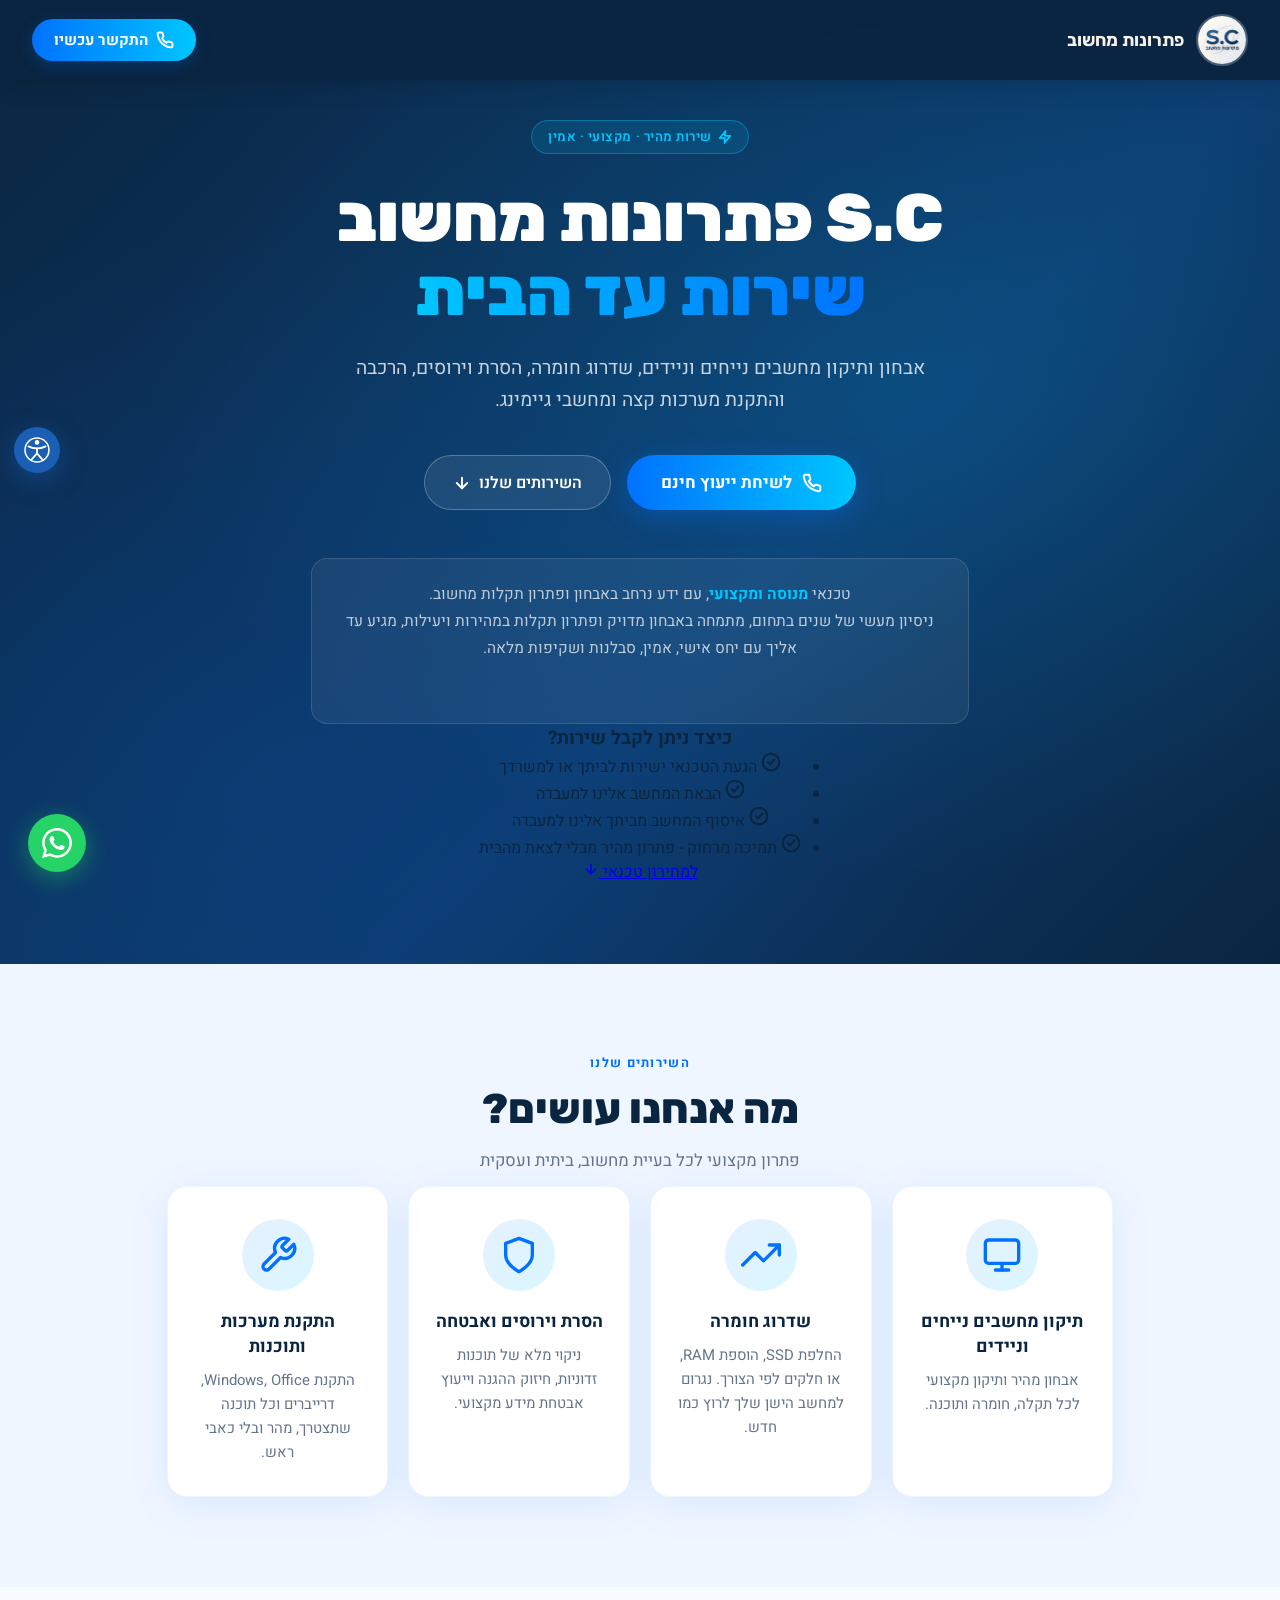
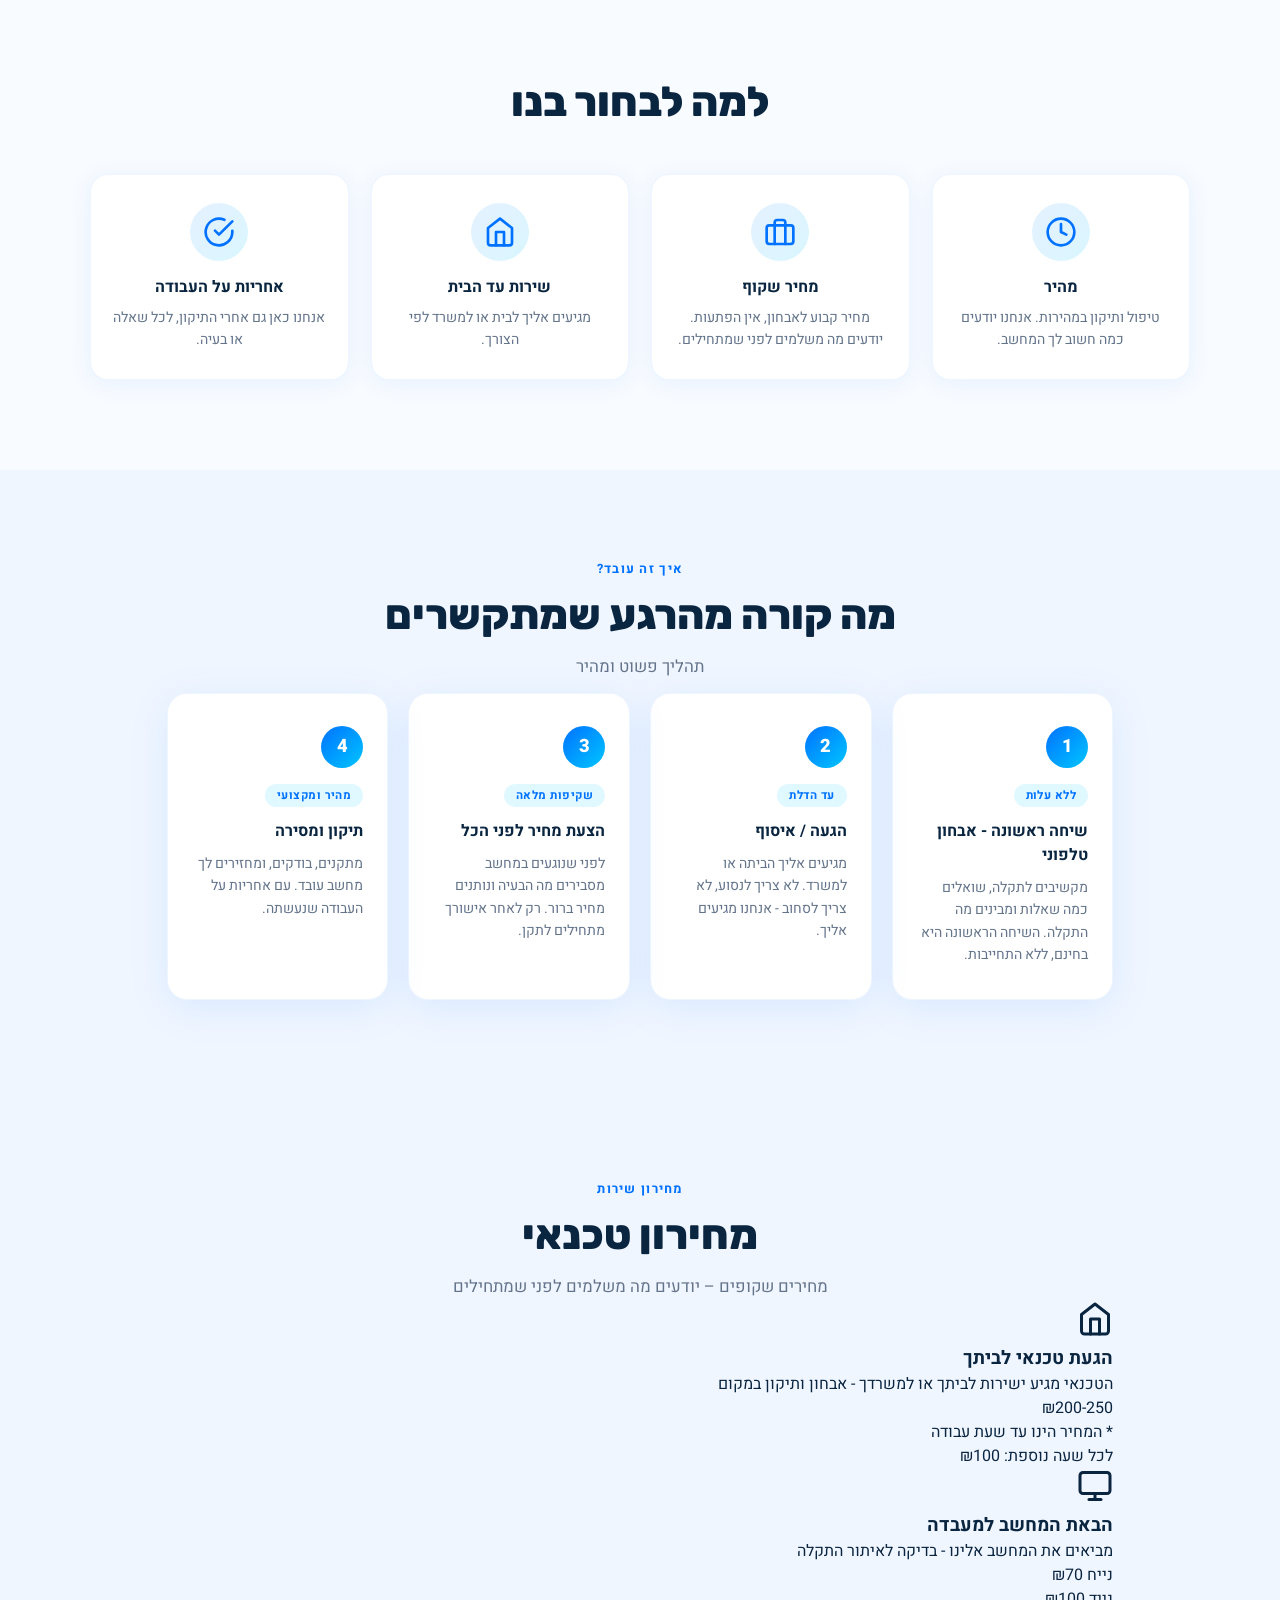
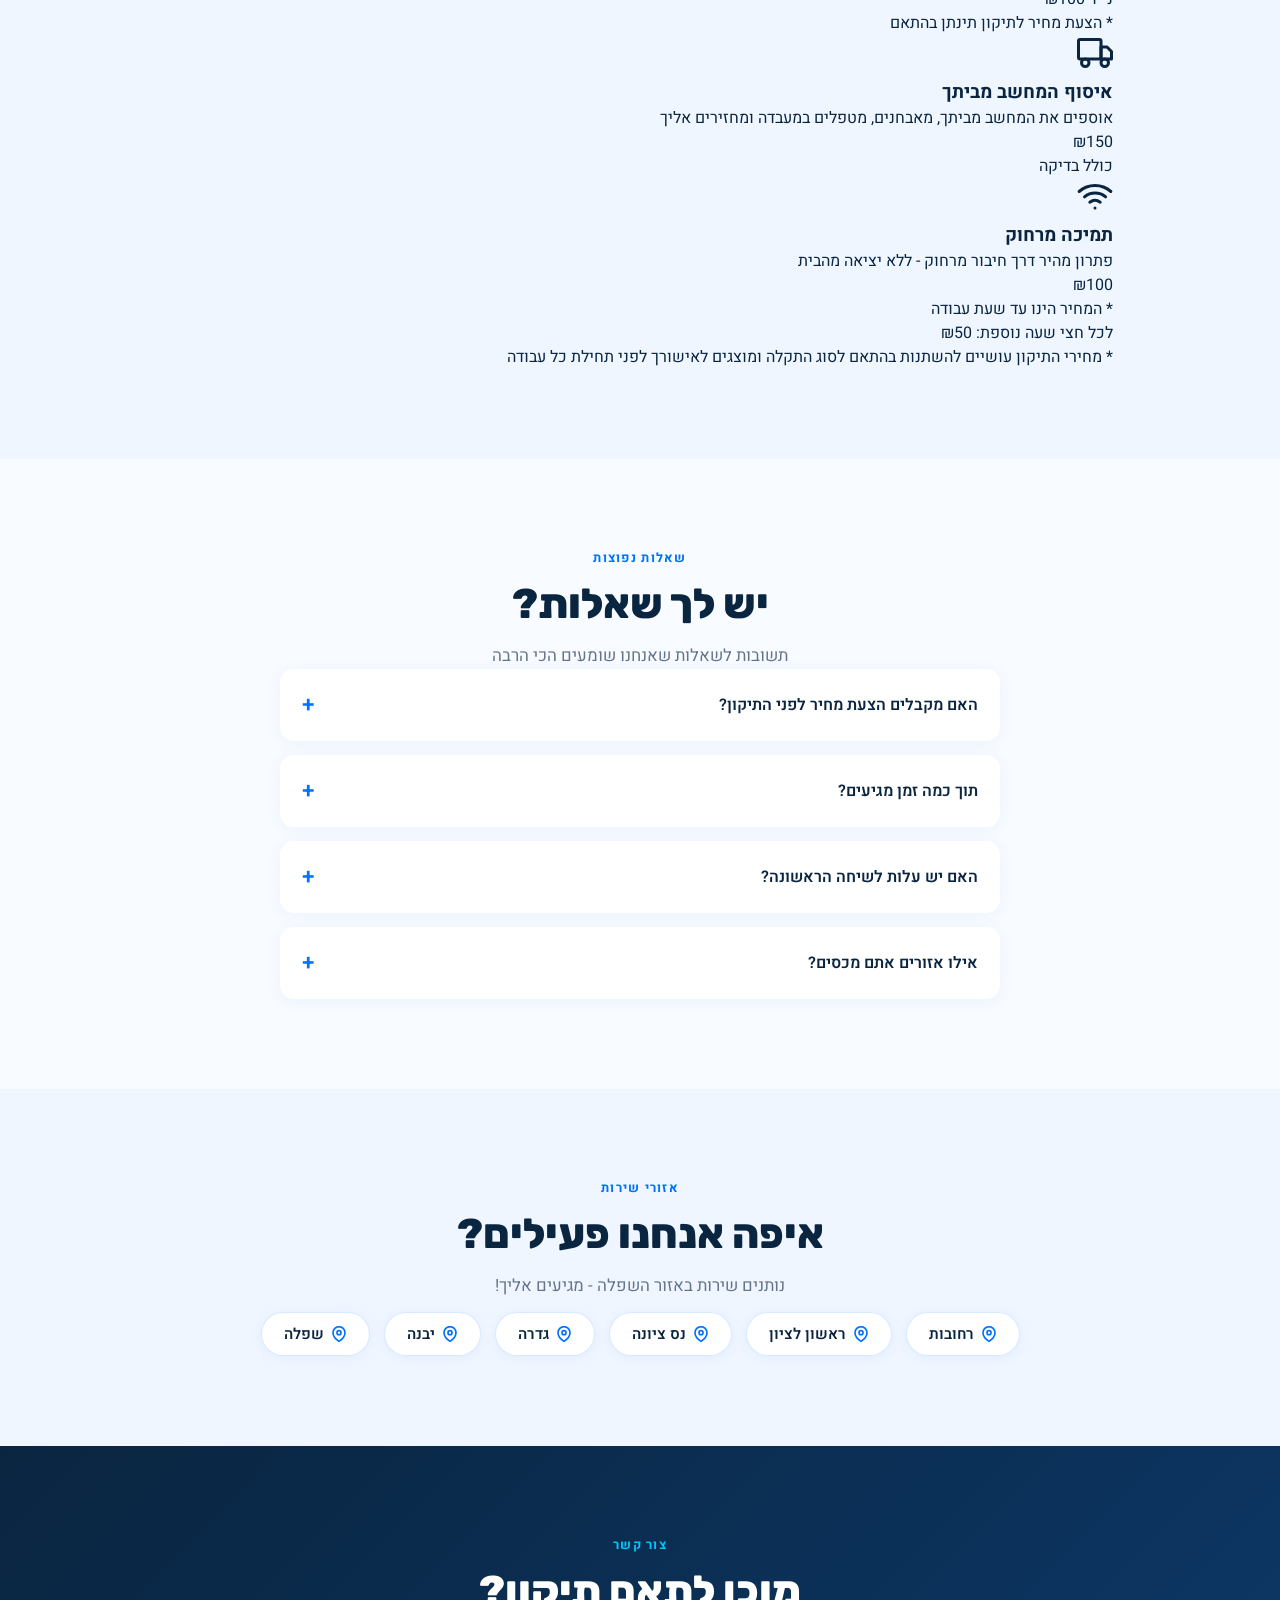
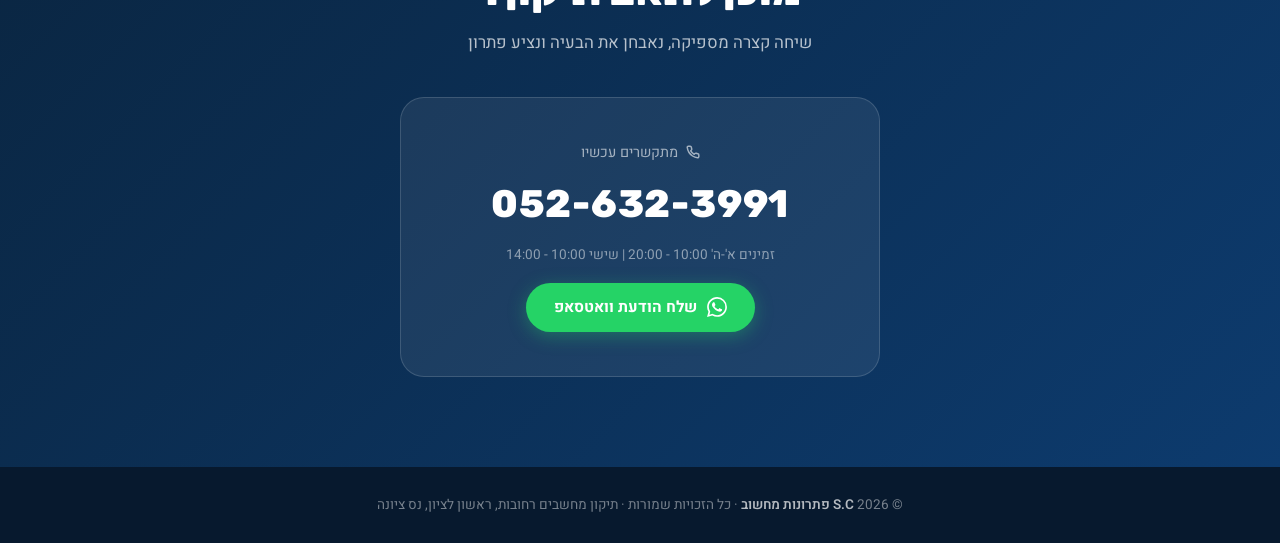
==== commit f60f9d69: "Update index.html" ====
--- a/index.html
+++ b/index.html
@@ -3,10 +3,10 @@
 <head>
   <meta charset="UTF-8" />
   <meta name="viewport" content="width=device-width, initial-scale=1.0" />
-  <title>שלו פתרונות מחשוב | תיקון מחשבים רחובות ראשון לציון נס ציונה</title>
-  <meta name="description" content="שלו פתרונות מחשוב – תיקון מחשבים נייחים וניידים, שדרוג חומרה, הסרת וירוסים והתקנת מערכות. שירות מקצועי ומהיר באזור רחובות, ראשון לציון ונס ציונה." />
-  <meta name="keywords" content="שלו פתרונות מחשוב, תיקון מחשבים רחובות, טכנאי מחשבים ראשון לציון, תיקון לפטופ נס ציונה, שדרוג מחשב, הסרת וירוסים" />
-  <meta property="og:title" content="שלו פתרונות מחשוב | תיקון מחשבים" />
+  <title>S.C פתרונות מחשוב | תיקון מחשבים רחובות ראשון לציון נס ציונה</title>
+  <meta name="description" content="S.C פתרונות מחשוב – תיקון מחשבים נייחים וניידים, שדרוג חומרה, הסרת וירוסים והתקנת מערכות. שירות מקצועי ומהיר באזור רחובות, ראשון לציון ונס ציונה." />
+  <meta name="keywords" content="S.C פתרונות מחשוב, תיקון מחשבים רחובות, טכנאי מחשבים ראשון לציון, תיקון לפטופ נס ציונה, שדרוג מחשב, הסרת וירוסים" />
+  <meta property="og:title" content="S.C פתרונות מחשוב | תיקון מחשבים" />
   <meta property="og:description" content="תיקון מחשבים מקצועי עד הבית – רחובות, ראשון לציון, נס ציונה." />
   <meta property="og:type" content="website" />
   <meta property="og:image" content="logo.png" />
@@ -23,7 +23,7 @@
 <!-- NAV -->
 <nav>
   <div class="nav-logo">
-    <img src="logo.png" alt="שלו פתרונות מחשוב לוגו" />
+    <img src="logo.png" alt="S.C פתרונות מחשוב לוגו" />
     <span>פתרונות מחשוב</span>
   </div>
   <a href="tel:0526323991" class="cta-nav">
@@ -54,6 +54,32 @@
     <p>טכנאי <strong>מנוסה ומקצועי</strong>, עם ידע נרחב באבחון ופתרון תקלות מחשוב.<br/>
     ניסיון מעשי של שנים בתחום, מתמחה באבחון מדויק ופתרון תקלות במהירות ויעילות, מגיע עד אליך עם יחס אישי, אמין, סבלנות ושקיפות מלאה.</p>
   </div>
+
+  <div class="hero-service-options">
+    <h3 class="service-options-title">כיצד ניתן לקבל שירות?</h3>
+    <ul class="service-options-list">
+      <li>
+        <svg class="check-svg" width="20" height="20" viewBox="0 0 24 24" fill="none" stroke="currentColor" stroke-width="2.5" stroke-linecap="round" stroke-linejoin="round"><circle cx="12" cy="12" r="10"/><polyline points="8 12 11 15 16 9"/></svg>
+        הגעת הטכנאי ישירות לביתך או למשרדך
+      </li>
+      <li>
+        <svg class="check-svg" width="20" height="20" viewBox="0 0 24 24" fill="none" stroke="currentColor" stroke-width="2.5" stroke-linecap="round" stroke-linejoin="round"><circle cx="12" cy="12" r="10"/><polyline points="8 12 11 15 16 9"/></svg>
+        הבאת המחשב אלינו למעבדה
+      </li>
+      <li>
+        <svg class="check-svg" width="20" height="20" viewBox="0 0 24 24" fill="none" stroke="currentColor" stroke-width="2.5" stroke-linecap="round" stroke-linejoin="round"><circle cx="12" cy="12" r="10"/><polyline points="8 12 11 15 16 9"/></svg>
+        איסוף המחשב מביתך אלינו למעבדה 
+      </li>
+      <li>
+        <svg class="check-svg" width="20" height="20" viewBox="0 0 24 24" fill="none" stroke="currentColor" stroke-width="2.5" stroke-linecap="round" stroke-linejoin="round"><circle cx="12" cy="12" r="10"/><polyline points="8 12 11 15 16 9"/></svg>
+        תמיכה מרחוק - פתרון מהיר מבלי לצאת מהבית
+      </li>
+    </ul>
+  </div>
+  <a href="#pricing" class="btn-pricing-link">
+    למחירון טכנאי
+    <svg width="16" height="16" viewBox="0 0 24 24" fill="none" stroke="currentColor" stroke-width="2.5" stroke-linecap="round" stroke-linejoin="round"><line x1="12" y1="5" x2="12" y2="19"/><polyline points="19 12 12 19 5 12"/></svg>
+  </a>
 </section>
 
 <!-- SERVICES -->
@@ -144,7 +170,7 @@
       <div class="step-number">2</div>
       <span class="step-badge">עד הדלת</span>
       <h3>הגעה / איסוף</h3>
-      <p>מגיעים אליך הביתה או למשרד. לא צריך לנסוע, לא צריך לסחוב, אנחנו מגיעים אליך.</p>
+      <p>מגיעים אליך הביתה או למשרד. לא צריך לנסוע, לא צריך לסחוב - אנחנו מגיעים אליך.</p>
     </div>
     <div class="process-step">
       <div class="step-number">3</div>
@@ -161,11 +187,78 @@
   </div>
 </section>
 
+<!-- PRICING -->
+<section id="pricing">
+  <div class="section-tag">מחירון שירות</div>
+  <h2 class="section-title">מחירון טכנאי</h2>
+  <p class="section-sub" style="margin: 0 auto;">מחירים שקופים – יודעים מה משלמים לפני שמתחילים</p>
+  <div class="pricing-grid">
+
+    <div class="pricing-card">
+      <span class="pricing-icon">
+        <svg width="36" height="36" viewBox="0 0 24 24" fill="none" stroke="currentColor" stroke-width="2" stroke-linecap="round" stroke-linejoin="round"><path d="M3 9l9-7 9 7v11a2 2 0 0 1-2 2H5a2 2 0 0 1-2-2z"/><polyline points="9 22 9 12 15 12 15 22"/></svg>
+      </span>
+      <h3>הגעת טכנאי לביתך</h3>
+      <p class="pricing-desc">הטכנאי מגיע ישירות לביתך או למשרדך - אבחון ותיקון במקום</p>
+      <div class="pricing-price-row">
+        <div class="pricing-price">₪200-250</div>
+        <span class="pricing-per-hour">* המחיר הינו עד שעת עבודה</span>
+      </div>
+      <span class="pricing-extra-rate">לכל שעה נוספת: ₪100</span>
+    </div>
+
+    <div class="pricing-card">
+      <span class="pricing-icon">
+        <svg width="36" height="36" viewBox="0 0 24 24" fill="none" stroke="currentColor" stroke-width="2" stroke-linecap="round" stroke-linejoin="round"><rect x="2" y="3" width="20" height="14" rx="2" ry="2"/><line x1="8" y1="21" x2="16" y2="21"/><line x1="12" y1="17" x2="12" y2="21"/></svg>
+      </span>
+      <h3>הבאת המחשב למעבדה</h3>
+      <p class="pricing-desc">מביאים את המחשב אלינו - בדיקה לאיתור התקלה</p>
+      <div class="pricing-split">
+        <div class="pricing-split-item">
+          <span class="pricing-split-label">נייח</span>
+          <span class="pricing-split-price">₪70</span>
+        </div>
+        <div class="pricing-split-divider"></div>
+        <div class="pricing-split-item">
+          <span class="pricing-split-label">נייד</span>
+          <span class="pricing-split-price">₪100</span>
+        </div>
+      </div>
+      <span class="pricing-asterisk">* הצעת מחיר לתיקון תינתן בהתאם</span>
+    </div>
+
+    <div class="pricing-card">
+      <span class="pricing-icon">
+        <svg width="36" height="36" viewBox="0 0 24 24" fill="none" stroke="currentColor" stroke-width="2" stroke-linecap="round" stroke-linejoin="round"><rect x="1" y="3" width="15" height="13" rx="1"/><polygon points="16 8 20 8 23 11 23 16 16 16 16 8"/><circle cx="5.5" cy="18.5" r="2.5"/><circle cx="18.5" cy="18.5" r="2.5"/></svg>
+      </span>
+      <h3>איסוף המחשב מביתך</h3>
+      <p class="pricing-desc">אוספים את המחשב מביתך, מאבחנים, מטפלים במעבדה ומחזירים אליך</p>
+      <div class="pricing-price">₪150</div>
+      <span class="pricing-note-badge">כולל בדיקה</span>
+    </div>
+
+    <div class="pricing-card">
+      <span class="pricing-icon">
+        <svg width="36" height="36" viewBox="0 0 24 24" fill="none" stroke="currentColor" stroke-width="2" stroke-linecap="round" stroke-linejoin="round"><path d="M5 12.55a11 11 0 0 1 14.08 0"/><path d="M1.42 9a16 16 0 0 1 21.16 0"/><path d="M8.53 16.11a6 6 0 0 1 6.95 0"/><line x1="12" y1="20" x2="12.01" y2="20"/></svg>
+      </span>
+      <h3>תמיכה מרחוק</h3>
+      <p class="pricing-desc">פתרון מהיר דרך חיבור מרחוק - ללא יציאה מהבית</p>
+      <div class="pricing-price-row">
+        <div class="pricing-price">₪100</div>
+        <span class="pricing-per-hour">* המחיר הינו עד שעת עבודה</span>
+      </div>
+      <span class="pricing-extra-rate">לכל חצי שעה נוספת: ₪50</span>
+    </div>
+
+  </div>
+  <p class="pricing-footer-note">* מחירי התיקון עושיים להשתנות בהתאם לסוג התקלה ומוצגים לאישורך לפני תחילת כל עבודה</p>
+</section>
+
 <!-- FAQ -->
 <section id="faq">
   <div class="section-tag">שאלות נפוצות</div>
   <h2 class="section-title">יש לך שאלות?</h2>
-  <p class="section-sub" style="margin: 0 auto;">הנה התשובות לשאלות שאנחנו שומעים הכי הרבה</p>
+  <p class="section-sub" style="margin: 0 auto;">תשובות לשאלות שאנחנו שומעים הכי הרבה</p>
   <div class="faq-list">
     <div class="faq-item">
       <button class="faq-q" onclick="toggleFaq(this)">האם מקבלים הצעת מחיר לפני התיקון?<span class="faq-icon">+</span></button>
@@ -197,6 +290,7 @@
     <div class="pill"><svg width="16" height="16" viewBox="0 0 24 24" fill="none" stroke="currentColor" stroke-width="2.5" stroke-linecap="round" stroke-linejoin="round"><path d="M21 10c0 7-9 13-9 13s-9-6-9-13a9 9 0 0 1 18 0z"></path><circle cx="12" cy="10" r="3"></circle></svg>נס ציונה</div>
     <div class="pill"><svg width="16" height="16" viewBox="0 0 24 24" fill="none" stroke="currentColor" stroke-width="2.5" stroke-linecap="round" stroke-linejoin="round"><path d="M21 10c0 7-9 13-9 13s-9-6-9-13a9 9 0 0 1 18 0z"></path><circle cx="12" cy="10" r="3"></circle></svg>גדרה</div>
     <div class="pill"><svg width="16" height="16" viewBox="0 0 24 24" fill="none" stroke="currentColor" stroke-width="2.5" stroke-linecap="round" stroke-linejoin="round"><path d="M21 10c0 7-9 13-9 13s-9-6-9-13a9 9 0 0 1 18 0z"></path><circle cx="12" cy="10" r="3"></circle></svg>יבנה</div>
+    <div class="pill"><svg width="16" height="16" viewBox="0 0 24 24" fill="none" stroke="currentColor" stroke-width="2.5" stroke-linecap="round" stroke-linejoin="round"><path d="M21 10c0 7-9 13-9 13s-9-6-9-13a9 9 0 0 1 18 0z"></path><circle cx="12" cy="10" r="3"></circle></svg>שפלה</div>
   </div>
 </section>
 
@@ -221,7 +315,7 @@
 
 <!-- FOOTER -->
 <footer>
-  <p>&copy; 2026 <span>שלו פתרונות מחשוב</span> &middot; כל הזכויות שמורות &middot; תיקון מחשבים רחובות, ראשון לציון, נס ציונה</p>
+  <p>&copy; 2026 <span>S.C פתרונות מחשוב</span> &middot; כל הזכויות שמורות &middot; תיקון מחשבים רחובות, ראשון לציון, נס ציונה</p>
 </footer>
 
 </div><!-- /#page-wrap -->
@@ -229,7 +323,7 @@
 <!-- ACCESSIBILITY WIDGET -->
 <button class="access-btn" onclick="toggleAccessPanel()" aria-label="תפריט נגישות" title="נגישות">
   <svg xmlns="http://www.w3.org/2000/svg" viewBox="0 0 100 100" width="26" height="26" aria-hidden="true">
-    <circle cx="50" cy="50" r="45" fill="none" stroke="white" stroke-width="6"/>
+    <circle cx="50" cy="50" r="46" fill="none" stroke="white" stroke-width="6"/>
     <circle cx="50" cy="21" r="9" fill="white"/>
     <path d="M17,36 Q50,52 83,36" fill="none" stroke="white" stroke-width="7" stroke-linecap="round"/>
     <line x1="50" y1="44" x2="50" y2="63" stroke="white" stroke-width="7" stroke-linecap="round"/>
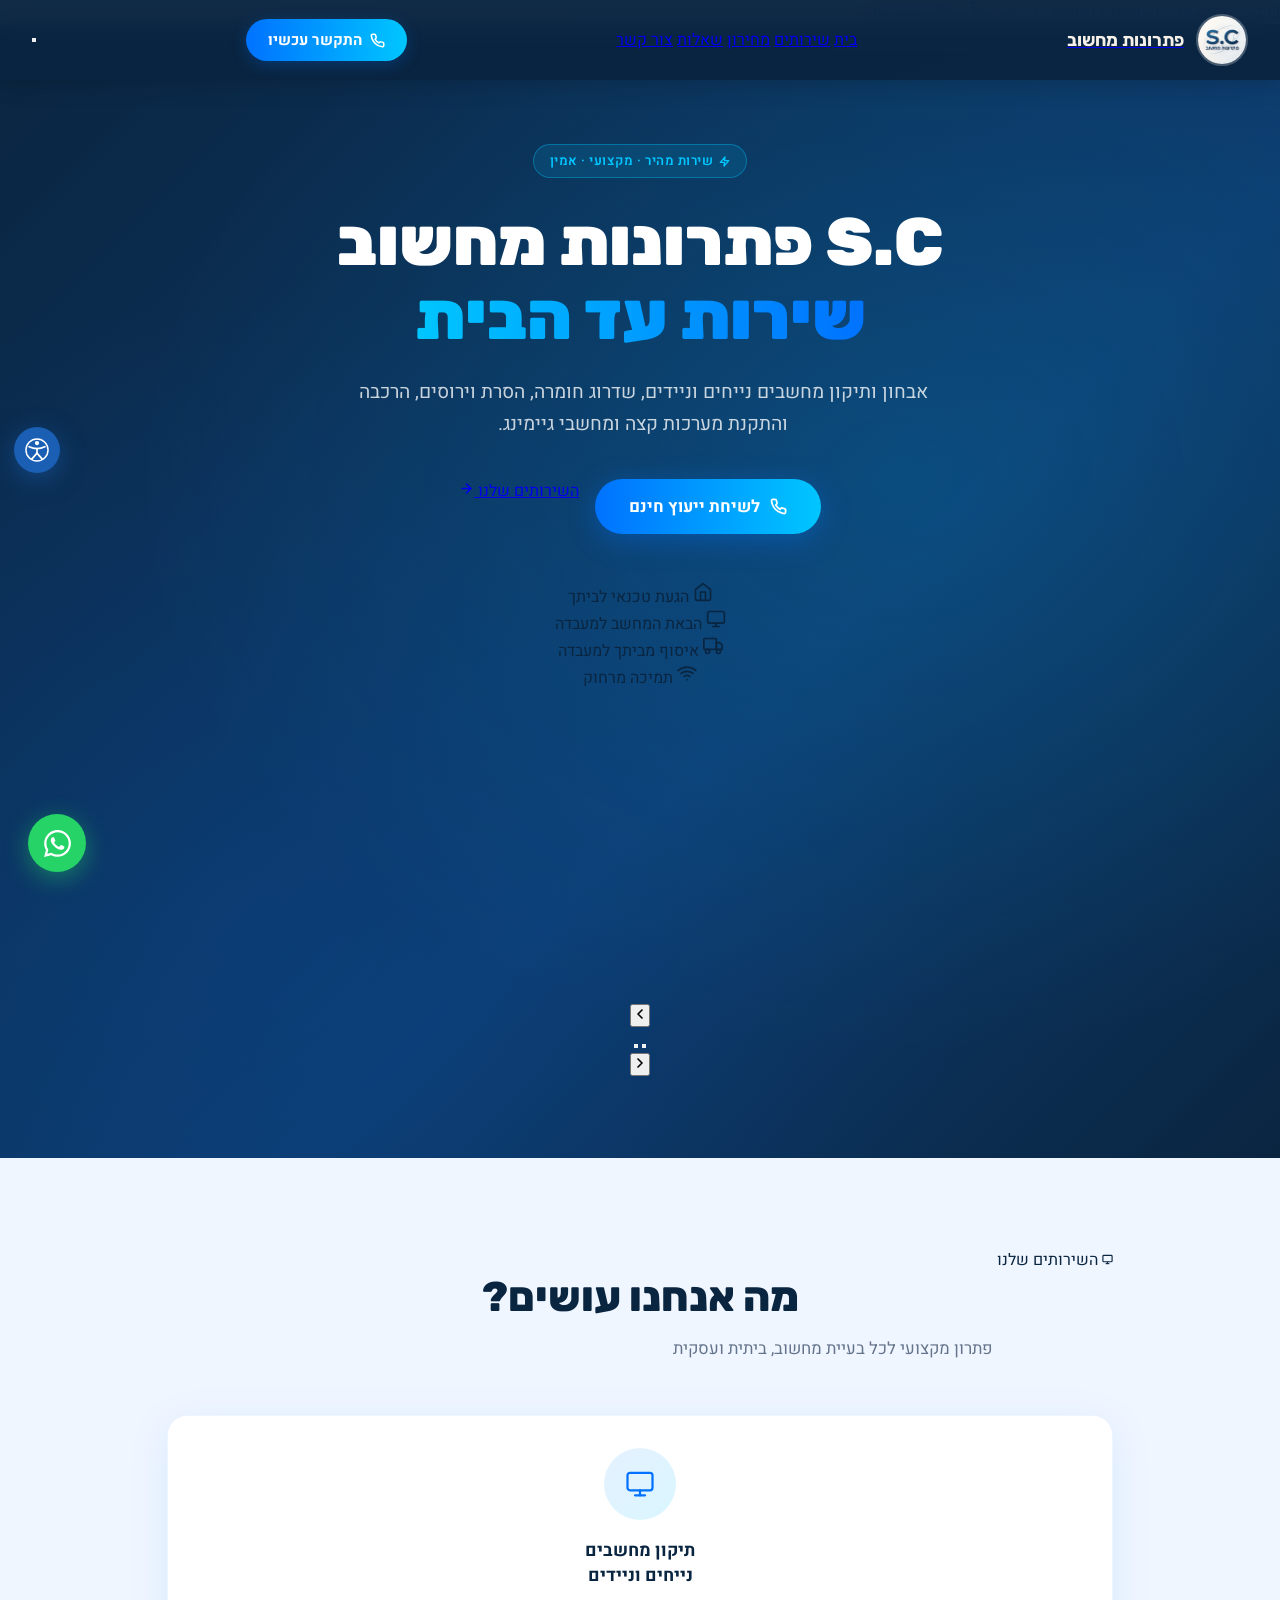
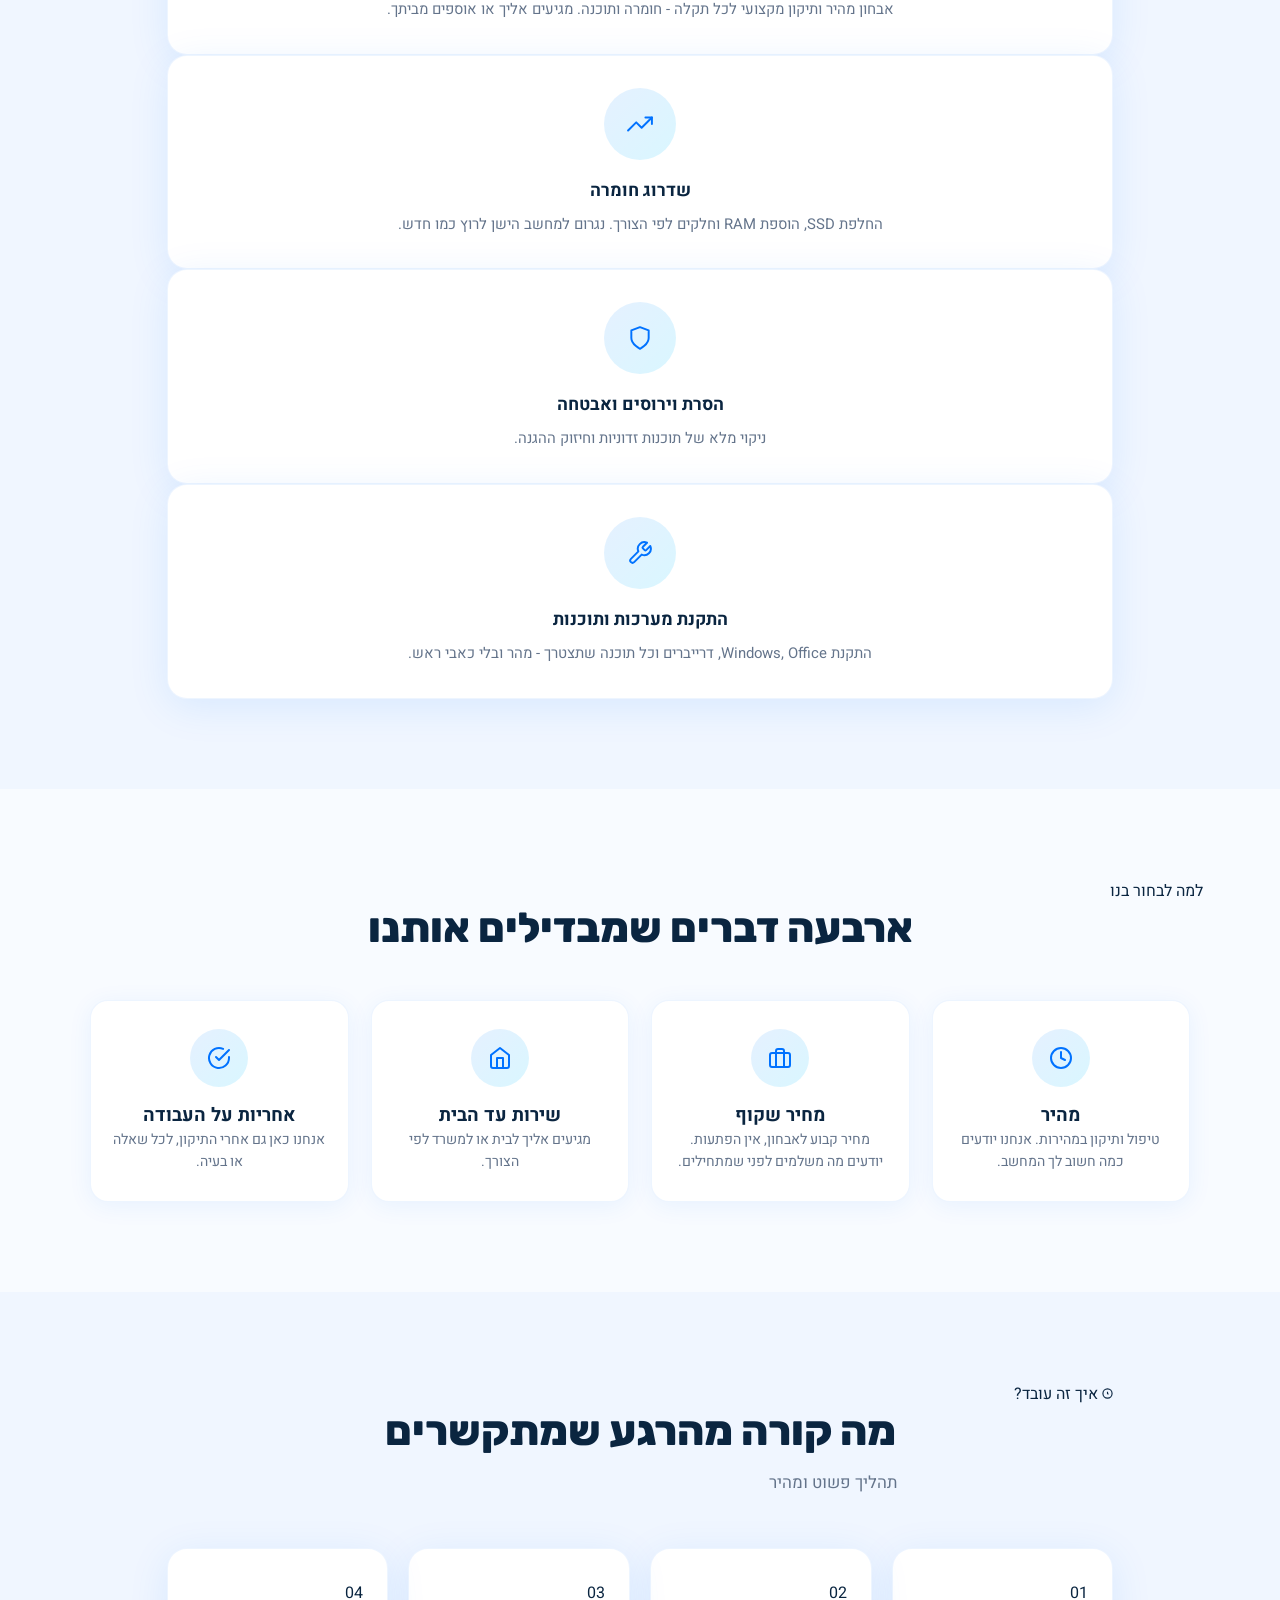
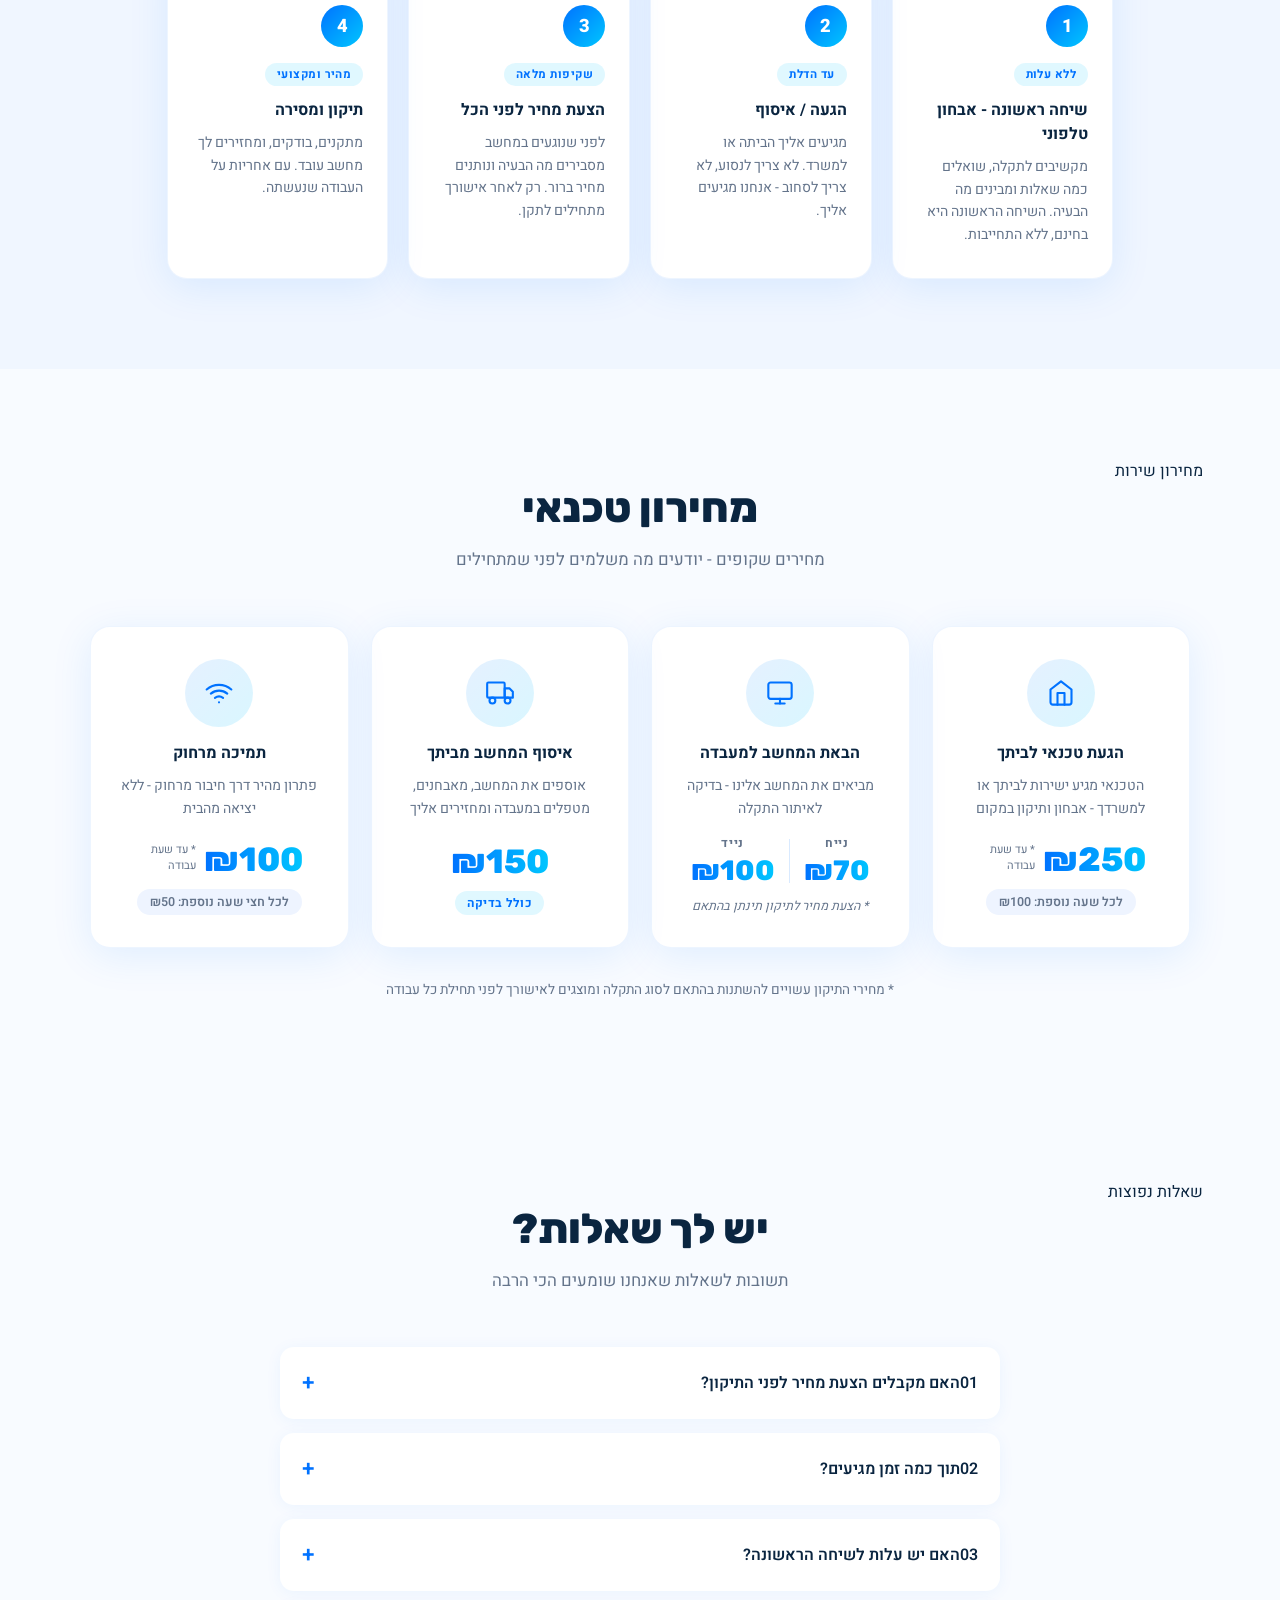
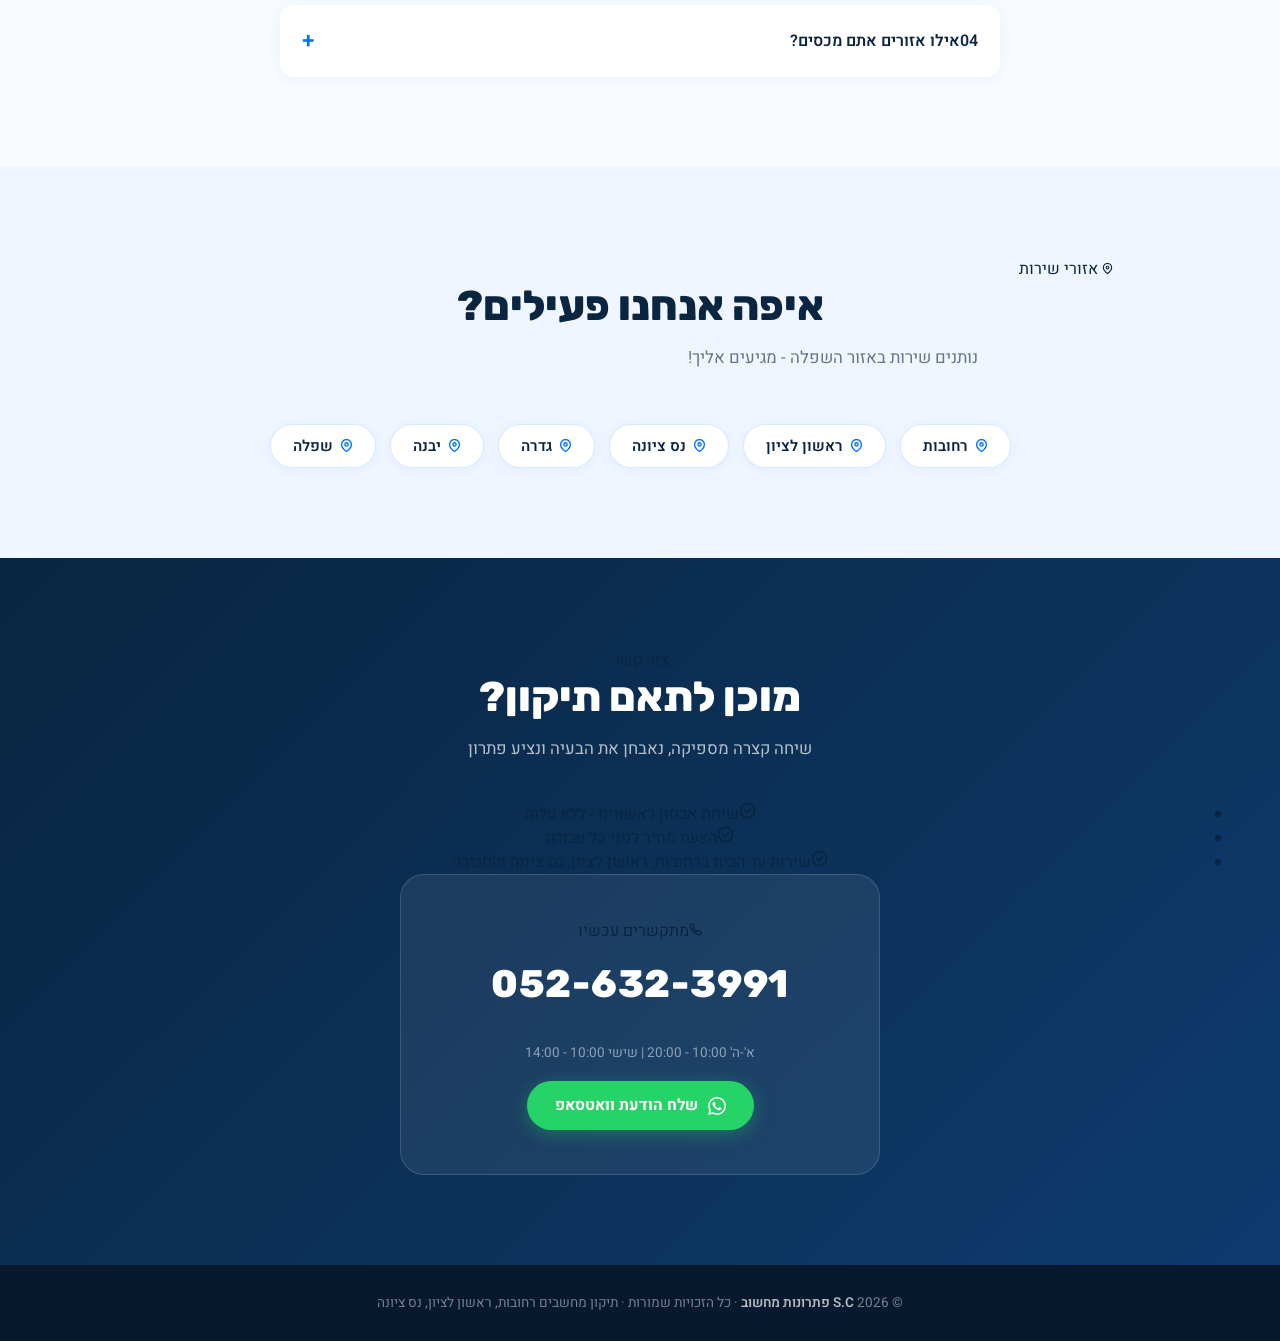
==== commit c5fb3067: "Update index.html" ====
--- a/index.html
+++ b/index.html
@@ -9,320 +9,491 @@
   <meta property="og:title" content="S.C פתרונות מחשוב | תיקון מחשבים" />
   <meta property="og:description" content="תיקון מחשבים מקצועי עד הבית – רחובות, ראשון לציון, נס ציונה." />
   <meta property="og:type" content="website" />
-  <meta property="og:image" content="logo.png" />
+  <meta property="og:url" content="https://sc-computers.co.il/" />
+  <meta property="og:image" content="https://sc-computers.co.il/logo.png" />
+  <meta property="og:locale" content="he_IL" />
+  <meta property="og:site_name" content="S.C פתרונות מחשוב" />
+  <meta name="twitter:card" content="summary" />
+  <meta name="twitter:title" content="S.C פתרונות מחשוב | תיקון מחשבים" />
+  <meta name="twitter:description" content="תיקון מחשבים מקצועי עד הבית – רחובות, ראשון לציון, נס ציונה." />
+  <meta name="twitter:image" content="https://sc-computers.co.il/logo.png" />
+  <meta name="robots" content="index, follow" />
+  <meta name="geo.region" content="IL" />
+  <meta name="geo.placename" content="רחובות" />
+  <link rel="canonical" href="https://sc-computers.co.il/" />
+  <link rel="alternate" hreflang="he" href="https://sc-computers.co.il/" />
   <link rel="icon" type="image/png" href="logo.png" />
   <link rel="preconnect" href="https://fonts.googleapis.com" />
   <link rel="preconnect" href="https://fonts.gstatic.com" crossorigin />
-  <link href="https://fonts.googleapis.com/css2?family=Heebo:wght@300;400;700;900&family=Rubik:wght@400;600;800&display=swap" rel="stylesheet" />
+  <link href="https://fonts.googleapis.com/css2?family=Heebo:wght@300;400;500;600;700;900&family=Rubik:wght@400;600;700;800;900&display=swap" rel="stylesheet" />
   <link rel="stylesheet" href="style.css" />
+  <script type="application/ld+json">
+  {
+    "@context": "https://schema.org", "@type": "LocalBusiness",
+    "name": "S.C פתרונות מחשוב",
+    "description": "תיקון מחשבים נייחים וניידים, שדרוג חומרה, הסרת וירוסים והתקנת מערכות.",
+    "telephone": "+972-52-632-3991",
+    "url": "https://sc-computers.co.il/",
+    "image": "https://sc-computers.co.il/logo.png", "priceRange": "₪₪",
+    "areaServed": ["רחובות","ראשון לציון","נס ציונה","יבנה","גדרה"],
+    "address": { "@type": "PostalAddress", "addressRegion": "מרכז", "addressCountry": "IL" },
+    "openingHoursSpecification": [
+      {"@type":"OpeningHoursSpecification","dayOfWeek":["Monday","Tuesday","Wednesday","Thursday","Sunday"],"opens":"10:00","closes":"20:00"},
+      {"@type":"OpeningHoursSpecification","dayOfWeek":"Friday","opens":"10:00","closes":"14:00"}
+    ]
+  }
+  </script>
 </head>
 <body>
-
 <div id="page-wrap">
 
-<!-- NAV -->
-<nav>
-  <div class="nav-logo">
-    <img src="logo.png" alt="S.C פתרונות מחשוב לוגו" />
-    <span>פתרונות מחשוב</span>
-  </div>
-  <a href="tel:0526323991" class="cta-nav">
-    <svg width="18" height="18" viewBox="0 0 24 24" fill="none" stroke="currentColor" stroke-width="2.5" stroke-linecap="round" stroke-linejoin="round"><path d="M22 16.92v3a2 2 0 0 1-2.18 2 19.79 19.79 0 0 1-8.63-3.07 19.5 19.5 0 0 1-6-6 19.79 19.79 0 0 1-3.07-8.67A2 2 0 0 1 4.11 2h3a2 2 0 0 1 2 1.72 12.84 12.84 0 0 0 .7 2.81 2 2 0 0 1-.45 2.11L8.09 9.91a16 16 0 0 0 6 6l1.27-1.27a2 2 0 0 1 2.11-.45 12.84 12.84 0 0 0 2.81.7A2 2 0 0 1 22 16.92z"></path></svg>
-    התקשר עכשיו
-  </a>
-</nav>
-
-<!-- HERO -->
-<section class="hero">
-  <div class="hero-badge">
-    <svg width="14" height="14" viewBox="0 0 24 24" fill="none" stroke="currentColor" stroke-width="3" stroke-linecap="round" stroke-linejoin="round"><path d="M13 2L3 14h9l-1 8 10-12h-9l1-8z"></path></svg>
-    שירות מהיר · מקצועי · אמין
-  </div>
-  <h1>S.C פתרונות מחשוב<br/><span>שירות עד הבית</span></h1>
-  <p>אבחון ותיקון מחשבים נייחים וניידים, שדרוג חומרה, הסרת וירוסים, הרכבה והתקנת מערכות קצה ומחשבי גיימינג.</p>
-  <div class="hero-btns">
-    <a href="#contact" class="btn-primary">
-      <svg width="20" height="20" viewBox="0 0 24 24" fill="none" stroke="currentColor" stroke-width="2.5" stroke-linecap="round" stroke-linejoin="round"><path d="M22 16.92v3a2 2 0 0 1-2.18 2 19.79 19.79 0 0 1-8.63-3.07 19.5 19.5 0 0 1-6-6 19.79 19.79 0 0 1-3.07-8.67A2 2 0 0 1 4.11 2h3a2 2 0 0 1 2 1.72 12.84 12.84 0 0 0 .7 2.81 2 2 0 0 1-.45 2.11L8.09 9.91a16 16 0 0 0 6 6l1.27-1.27a2 2 0 0 1 2.11-.45 12.84 12.84 0 0 0 2.81.7A2 2 0 0 1 22 16.92z"></path></svg>
-      לשיחת ייעוץ חינם
+<!-- ════ NAV ════ -->
+<header class="site-header">
+  <nav aria-label="ניווט ראשי">
+
+    <!-- Logo (right in RTL) -->
+    <a href="/" class="nav-logo" aria-label="S.C פתרונות מחשוב - דף הבית">
+      <img src="logo.png" alt="לוגו S.C פתרונות מחשוב" loading="lazy" />
+      <span>פתרונות מחשוב</span>
     </a>
-    <a href="#services" class="btn-secondary">
-      השירותים שלנו
-      <svg width="18" height="18" viewBox="0 0 24 24" fill="none" stroke="currentColor" stroke-width="2.5" stroke-linecap="round" stroke-linejoin="round"><line x1="12" y1="5" x2="12" y2="19"></line><polyline points="19 12 12 19 5 12"></polyline></svg>
+
+    <!-- Centre pill nav (desktop only) -->
+    <div class="nav-links-wrap" role="navigation" aria-label="ניווט ראשי">
+      <a href="#hero"     class="nav-link active" data-section="hero">בית</a>
+      <a href="#services" class="nav-link" data-section="services">שירותים</a>
+      <a href="#pricing"  class="nav-link" data-section="pricing">מחירון</a>
+      <a href="#faq"      class="nav-link" data-section="faq">שאלות</a>
+      <a href="#contact"  class="nav-link" data-section="contact">צור קשר</a>
+    </div>
+
+    <!-- CTA (left in RTL, desktop only) -->
+    <a href="tel:0526323991" class="cta-nav" aria-label="התקשר 052-632-3991">
+      <svg width="15" height="15" viewBox="0 0 24 24" fill="none" stroke="currentColor" stroke-width="2.5" stroke-linecap="round" stroke-linejoin="round" aria-hidden="true"><path d="M22 16.92v3a2 2 0 0 1-2.18 2 19.79 19.79 0 0 1-8.63-3.07 19.5 19.5 0 0 1-6-6 19.79 19.79 0 0 1-3.07-8.67A2 2 0 0 1 4.11 2h3a2 2 0 0 1 2 1.72 12.84 12.84 0 0 0 .7 2.81 2 2 0 0 1-.45 2.11L8.09 9.91a16 16 0 0 0 6 6l1.27-1.27a2 2 0 0 1 2.11-.45 12.84 12.84 0 0 0 2.81.7A2 2 0 0 1 22 16.92z"></path></svg>
+      התקשר עכשיו
     </a>
-  </div>
-  <div class="hero-tagline">
-    <p>טכנאי <strong>מנוסה ומקצועי</strong>, עם ידע נרחב באבחון ופתרון תקלות מחשוב.<br/>
-    ניסיון מעשי של שנים בתחום, מתמחה באבחון מדויק ופתרון תקלות במהירות ויעילות, מגיע עד אליך עם יחס אישי, אמין, סבלנות ושקיפות מלאה.</p>
-  </div>
-
-  <div class="hero-service-options">
-    <h3 class="service-options-title">כיצד ניתן לקבל שירות?</h3>
-    <ul class="service-options-list">
-      <li>
-        <svg class="check-svg" width="20" height="20" viewBox="0 0 24 24" fill="none" stroke="currentColor" stroke-width="2.5" stroke-linecap="round" stroke-linejoin="round"><circle cx="12" cy="12" r="10"/><polyline points="8 12 11 15 16 9"/></svg>
-        הגעת הטכנאי ישירות לביתך או למשרדך
-      </li>
-      <li>
-        <svg class="check-svg" width="20" height="20" viewBox="0 0 24 24" fill="none" stroke="currentColor" stroke-width="2.5" stroke-linecap="round" stroke-linejoin="round"><circle cx="12" cy="12" r="10"/><polyline points="8 12 11 15 16 9"/></svg>
-        הבאת המחשב אלינו למעבדה
-      </li>
-      <li>
-        <svg class="check-svg" width="20" height="20" viewBox="0 0 24 24" fill="none" stroke="currentColor" stroke-width="2.5" stroke-linecap="round" stroke-linejoin="round"><circle cx="12" cy="12" r="10"/><polyline points="8 12 11 15 16 9"/></svg>
-        איסוף המחשב מביתך אלינו למעבדה 
-      </li>
-      <li>
-        <svg class="check-svg" width="20" height="20" viewBox="0 0 24 24" fill="none" stroke="currentColor" stroke-width="2.5" stroke-linecap="round" stroke-linejoin="round"><circle cx="12" cy="12" r="10"/><polyline points="8 12 11 15 16 9"/></svg>
-        תמיכה מרחוק - פתרון מהיר מבלי לצאת מהבית
-      </li>
-    </ul>
-  </div>
-  <a href="#pricing" class="btn-pricing-link">
-    למחירון טכנאי
-    <svg width="16" height="16" viewBox="0 0 24 24" fill="none" stroke="currentColor" stroke-width="2.5" stroke-linecap="round" stroke-linejoin="round"><line x1="12" y1="5" x2="12" y2="19"/><polyline points="19 12 12 19 5 12"/></svg>
-  </a>
-</section>
-
-<!-- SERVICES -->
-<section id="services">
-  <div class="section-tag">השירותים שלנו</div>
-  <h2 class="section-title">מה אנחנו עושים?</h2>
-  <p class="section-sub" style="margin: 0 auto;">פתרון מקצועי לכל בעיית מחשוב, ביתית ועסקית</p>
-  <div class="services-grid">
-    <div class="service-card">
-      <span class="service-icon">
-        <svg width="40" height="40" viewBox="0 0 24 24" fill="none" stroke="currentColor" stroke-width="2" stroke-linecap="round" stroke-linejoin="round"><rect x="2" y="3" width="20" height="14" rx="2" ry="2"></rect><line x1="8" y1="21" x2="16" y2="21"></line><line x1="12" y1="17" x2="12" y2="21"></line></svg>
-      </span>
-      <h3>תיקון מחשבים נייחים וניידים</h3>
-      <p>אבחון מהיר ותיקון מקצועי לכל תקלה, חומרה ותוכנה.</p>
-    </div>
-    <div class="service-card">
-      <span class="service-icon">
-        <svg width="40" height="40" viewBox="0 0 24 24" fill="none" stroke="currentColor" stroke-width="2" stroke-linecap="round" stroke-linejoin="round"><polyline points="23 6 13.5 15.5 8.5 10.5 1 18"></polyline><polyline points="17 6 23 6 23 12"></polyline></svg>
-      </span>
-      <h3>שדרוג חומרה</h3>
-      <p>החלפת SSD, הוספת RAM, או חלקים לפי הצורך. נגרום למחשב הישן שלך לרוץ כמו חדש.</p>
-    </div>
-    <div class="service-card">
-      <span class="service-icon">
-        <svg width="40" height="40" viewBox="0 0 24 24" fill="none" stroke="currentColor" stroke-width="2" stroke-linecap="round" stroke-linejoin="round"><path d="M12 22s8-4 8-10V5l-8-3-8 3v7c0 6 8 10 8 10z"></path></svg>
-      </span>
-      <h3>הסרת וירוסים ואבטחה</h3>
-      <p>ניקוי מלא של תוכנות זדוניות, חיזוק ההגנה וייעוץ אבטחת מידע מקצועי.</p>
-    </div>
-    <div class="service-card">
-      <span class="service-icon">
-        <svg width="40" height="40" viewBox="0 0 24 24" fill="none" stroke="currentColor" stroke-width="2" stroke-linecap="round" stroke-linejoin="round"><path d="M14.7 6.3a1 1 0 0 0 0 1.4l1.6 1.6a1 1 0 0 0 1.4 0l3.77-3.77a6 6 0 0 1-7.94 7.94l-6.91 6.91a2.12 2.12 0 0 1-3-3l6.91-6.91a6 6 0 0 1 7.94-7.94l-3.76 3.76z"></path></svg>
-      </span>
-      <h3>התקנת מערכות ותוכנות</h3>
-      <p>התקנת Windows, Office, דרייברים וכל תוכנה שתצטרך, מהר ובלי כאבי ראש.</p>
-    </div>
-  </div>
-</section>
-
-<!-- WHY US -->
-<section id="why">
-  <h2 class="section-title">למה לבחור בנו</h2>
-  <div class="why-grid">
-    <div class="why-card">
-      <span class="why-icon">
-        <svg width="32" height="32" viewBox="0 0 24 24" fill="none" stroke="currentColor" stroke-width="2" stroke-linecap="round" stroke-linejoin="round"><circle cx="12" cy="12" r="10"></circle><polyline points="12 6 12 12 16 14"></polyline></svg>
-      </span>
-      <h4>מהיר</h4>
-      <p>טיפול ותיקון במהירות. אנחנו יודעים כמה חשוב לך המחשב.</p>
-    </div>
-    <div class="why-card">
-      <span class="why-icon">
-        <svg width="32" height="32" viewBox="0 0 24 24" fill="none" stroke="currentColor" stroke-width="2" stroke-linecap="round" stroke-linejoin="round"><rect x="2" y="7" width="20" height="14" rx="2" ry="2"></rect><path d="M16 21V5a2 2 0 0 0-2-2h-4a2 2 0 0 0-2 2v16"></path></svg>
-      </span>
-      <h4>מחיר שקוף</h4>
-      <p>מחיר קבוע לאבחון, אין הפתעות. יודעים מה משלמים לפני שמתחילים.</p>
-    </div>
-    <div class="why-card">
-      <span class="why-icon">
-        <svg width="32" height="32" viewBox="0 0 24 24" fill="none" stroke="currentColor" stroke-width="2" stroke-linecap="round" stroke-linejoin="round"><path d="M3 9l9-7 9 7v11a2 2 0 0 1-2 2H5a2 2 0 0 1-2-2z"></path><polyline points="9 22 9 12 15 12 15 22"></polyline></svg>
-      </span>
-      <h4>שירות עד הבית</h4>
-      <p>מגיעים אליך לבית או למשרד לפי הצורך.</p>
-    </div>
-    <div class="why-card">
-      <span class="why-icon">
-        <svg width="32" height="32" viewBox="0 0 24 24" fill="none" stroke="currentColor" stroke-width="2" stroke-linecap="round" stroke-linejoin="round"><path d="M22 11.08V12a10 10 0 1 1-5.93-9.14"></path><polyline points="22 4 12 14.01 9 11.01"></polyline></svg>
-      </span>
-      <h4>אחריות על העבודה</h4>
-      <p>אנחנו כאן גם אחרי התיקון, לכל שאלה או בעיה.</p>
-    </div>
-  </div>
-</section>
-
-<!-- PROCESS -->
-<section id="process">
-  <div class="section-tag">איך זה עובד?</div>
-  <h2 class="section-title">מה קורה מהרגע שמתקשרים</h2>
-  <p class="section-sub" style="margin: 0 auto;">תהליך פשוט ומהיר</p>
-  <div class="process-steps">
-    <div class="process-step">
-      <div class="step-number">1</div>
-      <span class="step-badge">ללא עלות</span>
-      <h3>שיחה ראשונה - אבחון טלפוני</h3>
-      <p>מקשיבים לתקלה, שואלים כמה שאלות ומבינים מה התקלה. השיחה הראשונה היא בחינם, ללא התחייבות.</p>
-    </div>
-    <div class="process-step">
-      <div class="step-number">2</div>
-      <span class="step-badge">עד הדלת</span>
-      <h3>הגעה / איסוף</h3>
-      <p>מגיעים אליך הביתה או למשרד. לא צריך לנסוע, לא צריך לסחוב - אנחנו מגיעים אליך.</p>
-    </div>
-    <div class="process-step">
-      <div class="step-number">3</div>
-      <span class="step-badge">שקיפות מלאה</span>
-      <h3>הצעת מחיר לפני הכל</h3>
-      <p>לפני שנוגעים במחשב מסבירים מה הבעיה ונותנים מחיר ברור. רק לאחר אישורך מתחילים לתקן.</p>
-    </div>
-    <div class="process-step">
-      <div class="step-number">4</div>
-      <span class="step-badge">מהיר ומקצועי</span>
-      <h3>תיקון ומסירה</h3>
-      <p>מתקנים, בודקים, ומחזירים לך מחשב עובד. עם אחריות על העבודה שנעשתה.</p>
-    </div>
-  </div>
-</section>
-
-<!-- PRICING -->
-<section id="pricing">
-  <div class="section-tag">מחירון שירות</div>
-  <h2 class="section-title">מחירון טכנאי</h2>
-  <p class="section-sub" style="margin: 0 auto;">מחירים שקופים – יודעים מה משלמים לפני שמתחילים</p>
-  <div class="pricing-grid">
-
-    <div class="pricing-card">
-      <span class="pricing-icon">
-        <svg width="36" height="36" viewBox="0 0 24 24" fill="none" stroke="currentColor" stroke-width="2" stroke-linecap="round" stroke-linejoin="round"><path d="M3 9l9-7 9 7v11a2 2 0 0 1-2 2H5a2 2 0 0 1-2-2z"/><polyline points="9 22 9 12 15 12 15 22"/></svg>
-      </span>
-      <h3>הגעת טכנאי לביתך</h3>
-      <p class="pricing-desc">הטכנאי מגיע ישירות לביתך או למשרדך - אבחון ותיקון במקום</p>
-      <div class="pricing-price-row">
-        <div class="pricing-price">₪200-250</div>
-        <span class="pricing-per-hour">* המחיר הינו עד שעת עבודה</span>
-      </div>
-      <span class="pricing-extra-rate">לכל שעה נוספת: ₪100</span>
-    </div>
-
-    <div class="pricing-card">
-      <span class="pricing-icon">
-        <svg width="36" height="36" viewBox="0 0 24 24" fill="none" stroke="currentColor" stroke-width="2" stroke-linecap="round" stroke-linejoin="round"><rect x="2" y="3" width="20" height="14" rx="2" ry="2"/><line x1="8" y1="21" x2="16" y2="21"/><line x1="12" y1="17" x2="12" y2="21"/></svg>
-      </span>
-      <h3>הבאת המחשב למעבדה</h3>
-      <p class="pricing-desc">מביאים את המחשב אלינו - בדיקה לאיתור התקלה</p>
-      <div class="pricing-split">
-        <div class="pricing-split-item">
-          <span class="pricing-split-label">נייח</span>
-          <span class="pricing-split-price">₪70</span>
-        </div>
-        <div class="pricing-split-divider"></div>
-        <div class="pricing-split-item">
-          <span class="pricing-split-label">נייד</span>
-          <span class="pricing-split-price">₪100</span>
-        </div>
-      </div>
-      <span class="pricing-asterisk">* הצעת מחיר לתיקון תינתן בהתאם</span>
-    </div>
-
-    <div class="pricing-card">
-      <span class="pricing-icon">
-        <svg width="36" height="36" viewBox="0 0 24 24" fill="none" stroke="currentColor" stroke-width="2" stroke-linecap="round" stroke-linejoin="round"><rect x="1" y="3" width="15" height="13" rx="1"/><polygon points="16 8 20 8 23 11 23 16 16 16 16 8"/><circle cx="5.5" cy="18.5" r="2.5"/><circle cx="18.5" cy="18.5" r="2.5"/></svg>
-      </span>
-      <h3>איסוף המחשב מביתך</h3>
-      <p class="pricing-desc">אוספים את המחשב מביתך, מאבחנים, מטפלים במעבדה ומחזירים אליך</p>
-      <div class="pricing-price">₪150</div>
-      <span class="pricing-note-badge">כולל בדיקה</span>
-    </div>
-
-    <div class="pricing-card">
-      <span class="pricing-icon">
-        <svg width="36" height="36" viewBox="0 0 24 24" fill="none" stroke="currentColor" stroke-width="2" stroke-linecap="round" stroke-linejoin="round"><path d="M5 12.55a11 11 0 0 1 14.08 0"/><path d="M1.42 9a16 16 0 0 1 21.16 0"/><path d="M8.53 16.11a6 6 0 0 1 6.95 0"/><line x1="12" y1="20" x2="12.01" y2="20"/></svg>
-      </span>
-      <h3>תמיכה מרחוק</h3>
-      <p class="pricing-desc">פתרון מהיר דרך חיבור מרחוק - ללא יציאה מהבית</p>
-      <div class="pricing-price-row">
-        <div class="pricing-price">₪100</div>
-        <span class="pricing-per-hour">* המחיר הינו עד שעת עבודה</span>
-      </div>
-      <span class="pricing-extra-rate">לכל חצי שעה נוספת: ₪50</span>
-    </div>
-
-  </div>
-  <p class="pricing-footer-note">* מחירי התיקון עושיים להשתנות בהתאם לסוג התקלה ומוצגים לאישורך לפני תחילת כל עבודה</p>
-</section>
-
-<!-- FAQ -->
-<section id="faq">
-  <div class="section-tag">שאלות נפוצות</div>
-  <h2 class="section-title">יש לך שאלות?</h2>
-  <p class="section-sub" style="margin: 0 auto;">תשובות לשאלות שאנחנו שומעים הכי הרבה</p>
-  <div class="faq-list">
-    <div class="faq-item">
-      <button class="faq-q" onclick="toggleFaq(this)">האם מקבלים הצעת מחיר לפני התיקון?<span class="faq-icon">+</span></button>
-      <div class="faq-a">כן, תמיד. לפני שמתחילים כל עבודה נסביר מה הבעיה ונציג מחיר מפורט. רק לאחר שאתה מאשר מתחילים.</div>
-    </div>
-    <div class="faq-item">
-      <button class="faq-q" onclick="toggleFaq(this)">תוך כמה זמן מגיעים?<span class="faq-icon">+</span></button>
-      <div class="faq-a">ניתן לתאם הגעה מיידית בהתאם לזמינות ולמיקום.</div>
-    </div>
-    <div class="faq-item">
-      <button class="faq-q" onclick="toggleFaq(this)">האם יש עלות לשיחה הראשונה?<span class="faq-icon">+</span></button>
-      <div class="faq-a">לא, אבחון טלפוני ראשוני הוא ללא עלות.</div>
-    </div>
-    <div class="faq-item">
-      <button class="faq-q" onclick="toggleFaq(this)">אילו אזורים אתם מכסים?<span class="faq-icon">+</span></button>
-      <div class="faq-a">פעילים באזור השפלה: רחובות, ראשון לציון, נס ציונה וסביבתן. לא בטוח אם מגיעים לאזורך? צור קשר.</div>
-    </div>
-  </div>
-</section>
-
-<!-- AREAS -->
-<section id="areas">
-  <div class="section-tag">אזורי שירות</div>
-  <h2 class="section-title">איפה אנחנו פעילים?</h2>
-  <p class="section-sub" style="margin: 0 auto;">נותנים שירות באזור השפלה - מגיעים אליך!</p>
-  <div class="areas-pills">
-    <div class="pill"><svg width="16" height="16" viewBox="0 0 24 24" fill="none" stroke="currentColor" stroke-width="2.5" stroke-linecap="round" stroke-linejoin="round"><path d="M21 10c0 7-9 13-9 13s-9-6-9-13a9 9 0 0 1 18 0z"></path><circle cx="12" cy="10" r="3"></circle></svg>רחובות</div>
-    <div class="pill"><svg width="16" height="16" viewBox="0 0 24 24" fill="none" stroke="currentColor" stroke-width="2.5" stroke-linecap="round" stroke-linejoin="round"><path d="M21 10c0 7-9 13-9 13s-9-6-9-13a9 9 0 0 1 18 0z"></path><circle cx="12" cy="10" r="3"></circle></svg>ראשון לציון</div>
-    <div class="pill"><svg width="16" height="16" viewBox="0 0 24 24" fill="none" stroke="currentColor" stroke-width="2.5" stroke-linecap="round" stroke-linejoin="round"><path d="M21 10c0 7-9 13-9 13s-9-6-9-13a9 9 0 0 1 18 0z"></path><circle cx="12" cy="10" r="3"></circle></svg>נס ציונה</div>
-    <div class="pill"><svg width="16" height="16" viewBox="0 0 24 24" fill="none" stroke="currentColor" stroke-width="2.5" stroke-linecap="round" stroke-linejoin="round"><path d="M21 10c0 7-9 13-9 13s-9-6-9-13a9 9 0 0 1 18 0z"></path><circle cx="12" cy="10" r="3"></circle></svg>גדרה</div>
-    <div class="pill"><svg width="16" height="16" viewBox="0 0 24 24" fill="none" stroke="currentColor" stroke-width="2.5" stroke-linecap="round" stroke-linejoin="round"><path d="M21 10c0 7-9 13-9 13s-9-6-9-13a9 9 0 0 1 18 0z"></path><circle cx="12" cy="10" r="3"></circle></svg>יבנה</div>
-    <div class="pill"><svg width="16" height="16" viewBox="0 0 24 24" fill="none" stroke="currentColor" stroke-width="2.5" stroke-linecap="round" stroke-linejoin="round"><path d="M21 10c0 7-9 13-9 13s-9-6-9-13a9 9 0 0 1 18 0z"></path><circle cx="12" cy="10" r="3"></circle></svg>שפלה</div>
-  </div>
-</section>
-
-<!-- CONTACT -->
-<section id="contact">
-  <div class="section-tag" style="color: var(--accent);">צור קשר</div>
-  <h2 class="section-title">מוכן לתאם תיקון?</h2>
-  <p class="section-sub">שיחה קצרה מספיקה, נאבחן את הבעיה ונציע פתרון</p>
-  <div class="contact-box">
-    <span style="color:rgba(255,255,255,0.6); font-size:.9rem; display:flex; align-items:center; gap:8px;">
-      <svg width="14" height="14" viewBox="0 0 24 24" fill="none" stroke="currentColor" stroke-width="2.5" stroke-linecap="round" stroke-linejoin="round"><path d="M22 16.92v3a2 2 0 0 1-2.18 2 19.79 19.79 0 0 1-8.63-3.07 19.5 19.5 0 0 1-6-6 19.79 19.79 0 0 1-3.07-8.67A2 2 0 0 1 4.11 2h3a2 2 0 0 1 2 1.72 12.84 12.84 0 0 0 .7 2.81 2 2 0 0 1-.45 2.11L8.09 9.91a16 16 0 0 0 6 6l1.27-1.27a2 2 0 0 1 2.11-.45 12.84 12.84 0 0 0 2.81.7A2 2 0 0 1 22 16.92z"></path></svg>
-      מתקשרים עכשיו
-    </span>
-    <a href="tel:0526323991" class="contact-phone">052-632-3991</a>
-    <span class="contact-note">זמינים א&apos;-ה&apos; 10:00 - 20:00 | שישי 10:00 - 14:00</span>
-    <a href="https://wa.me/972526323991" class="contact-wa" target="_blank">
-      <svg xmlns="http://www.w3.org/2000/svg" width="20" height="20" viewBox="0 0 24 24" fill="currentColor"><path d="M17.472 14.382c-.297-.149-1.758-.867-2.03-.967-.273-.099-.471-.148-.67.15-.197.297-.767.966-.94 1.164-.173.199-.347.223-.644.075-.297-.15-1.255-.463-2.39-1.475-.883-.788-1.48-1.761-1.653-2.059-.173-.297-.018-.458.13-.606.134-.133.298-.347.446-.52.149-.174.198-.298.298-.497.099-.198.05-.371-.025-.52-.075-.149-.669-1.612-.916-2.207-.242-.579-.487-.5-.669-.51-.173-.008-.371-.01-.57-.01-.198 0-.52.074-.792.372-.272.297-1.04 1.016-1.04 2.479 0 1.462 1.065 2.875 1.213 3.074.149.198 2.096 3.2 5.077 4.487.709.306 1.262.489 1.694.625.712.227 1.36.195 1.871.118.571-.085 1.758-.719 2.006-1.413.248-.694.248-1.289.173-1.413-.074-.124-.272-.198-.57-.347m-5.421 7.403h-.004a9.87 9.87 0 01-5.031-1.378l-.361-.214-3.741.982.998-3.648-.235-.374a9.86 9.86 0 01-1.51-5.26c.001-5.45 4.436-9.884 9.888-9.884 2.64 0 5.122 1.03 6.988 2.898a9.825 9.825 0 012.893 6.994c-.003 5.45-4.437 9.884-9.885 9.884m8.413-18.297A11.815 11.815 0 0012.05 0C5.495 0 .16 5.335.157 11.892c0 2.096.547 4.142 1.588 5.945L.057 24l6.305-1.654a11.882 11.882 0 005.683 1.448h.005c6.554 0 11.89-5.335 11.893-11.893a11.821 11.821 0 00-3.48-8.413z"/></svg>
-      שלח הודעת וואטסאפ
+
+    <!-- Hamburger button (mobile only, left side in RTL) -->
+    <button class="hamburger" id="hamburger" onclick="toggleMobileMenu()" aria-label="פתח תפריט" aria-expanded="false" aria-controls="mobileMenu">
+      <span class="ham-line"></span>
+      <span class="ham-line"></span>
+      <span class="ham-line"></span>
+    </button>
+
+  </nav>
+
+  <!-- Mobile dropdown menu -->
+  <div class="mobile-menu" id="mobileMenu" aria-hidden="true">
+    <a href="#hero"     class="mobile-link" onclick="closeMobileMenu()" data-section="hero">בית</a>
+    <a href="#services" class="mobile-link" onclick="closeMobileMenu()" data-section="services">שירותים</a>
+    <a href="#pricing"  class="mobile-link" onclick="closeMobileMenu()" data-section="pricing">מחירון</a>
+    <a href="#faq"      class="mobile-link" onclick="closeMobileMenu()" data-section="faq">שאלות נפוצות</a>
+    <a href="#contact"  class="mobile-link" onclick="closeMobileMenu()" data-section="contact">צור קשר</a>
+    <a href="tel:0526323991" class="mobile-cta" onclick="closeMobileMenu()">
+      <svg width="16" height="16" viewBox="0 0 24 24" fill="none" stroke="currentColor" stroke-width="2.5" stroke-linecap="round" stroke-linejoin="round" aria-hidden="true"><path d="M22 16.92v3a2 2 0 0 1-2.18 2 19.79 19.79 0 0 1-8.63-3.07 19.5 19.5 0 0 1-6-6 19.79 19.79 0 0 1-3.07-8.67A2 2 0 0 1 4.11 2h3a2 2 0 0 1 2 1.72 12.84 12.84 0 0 0 .7 2.81 2 2 0 0 1-.45 2.11L8.09 9.91a16 16 0 0 0 6 6l1.27-1.27a2 2 0 0 1 2.11-.45 12.84 12.84 0 0 0 2.81.7A2 2 0 0 1 22 16.92z"></path></svg>
+      052-632-3991
     </a>
   </div>
-</section>
-
-<!-- FOOTER -->
+
+</header>
+
+<main>
+
+<!-- ════ HERO ════ -->
+<section class="hero" id="hero" aria-labelledby="hero-heading">
+
+  <!-- Decorative floating orbs (absolute — outside grid flow) -->
+  <div class="hero-orb hero-orb-1" aria-hidden="true"></div>
+  <div class="hero-orb hero-orb-2" aria-hidden="true"></div>
+
+  <!-- ── Right column (RTL): text + CTAs + floating card ── -->
+  <div class="hero-main">
+
+    <div class="hero-badge" data-reveal="down">
+      <svg width="11" height="11" viewBox="0 0 24 24" fill="none" stroke="currentColor" stroke-width="3" stroke-linecap="round" stroke-linejoin="round" aria-hidden="true"><path d="M13 2L3 14h9l-1 8 10-12h-9l1-8z"/></svg>
+      שירות מהיר · מקצועי · אמין
+    </div>
+
+    <h1 id="hero-heading" data-reveal="up">
+      S.C פתרונות מחשוב<br/>
+      <span class="accent-word">שירות עד הבית</span>
+    </h1>
+
+    <p class="hero-lead" data-reveal="up" style="--d:.12s">
+      אבחון ותיקון מחשבים נייחים וניידים, שדרוג חומרה, הסרת וירוסים, הרכבה והתקנת מערכות קצה ומחשבי גיימינג.
+    </p>
+
+    <div class="hero-btns" data-reveal="up" style="--d:.22s">
+      <a href="#contact" class="btn-primary">
+        <svg width="17" height="17" viewBox="0 0 24 24" fill="none" stroke="currentColor" stroke-width="2.5" stroke-linecap="round" stroke-linejoin="round" aria-hidden="true"><path d="M22 16.92v3a2 2 0 0 1-2.18 2 19.79 19.79 0 0 1-8.63-3.07 19.5 19.5 0 0 1-6-6 19.79 19.79 0 0 1-3.07-8.67A2 2 0 0 1 4.11 2h3a2 2 0 0 1 2 1.72 12.84 12.84 0 0 0 .7 2.81 2 2 0 0 1-.45 2.11L8.09 9.91a16 16 0 0 0 6 6l1.27-1.27a2 2 0 0 1 2.11-.45 12.84 12.84 0 0 0 2.81.7A2 2 0 0 1 22 16.92z"></path></svg>
+        לשיחת ייעוץ חינם
+      </a>
+      <a href="#services" class="btn-outline">
+        השירותים שלנו
+        <svg width="15" height="15" viewBox="0 0 24 24" fill="none" stroke="currentColor" stroke-width="2.5" stroke-linecap="round" stroke-linejoin="round" aria-hidden="true"><line x1="5" y1="12" x2="19" y2="12"/><polyline points="12 5 19 12 12 19"/></svg>
+      </a>
+    </div>
+
+    <div class="hero-visual" data-reveal="scale" style="--d:.32s">
+      <div class="hero-card-float" aria-label="אפשרויות קבלת שירות">
+        <div class="hero-service-item">
+          <span class="hero-service-icon" aria-hidden="true">
+            <svg width="20" height="20" viewBox="0 0 24 24" fill="none" stroke="currentColor" stroke-width="2" stroke-linecap="round" stroke-linejoin="round"><path d="M3 9l9-7 9 7v11a2 2 0 0 1-2 2H5a2 2 0 0 1-2-2z"/><polyline points="9 22 9 12 15 12 15 22"/></svg>
+          </span>
+          <span>הגעת טכנאי לביתך</span>
+        </div>
+        <div class="hero-service-item">
+          <span class="hero-service-icon" aria-hidden="true">
+            <svg width="20" height="20" viewBox="0 0 24 24" fill="none" stroke="currentColor" stroke-width="2" stroke-linecap="round" stroke-linejoin="round"><rect x="2" y="3" width="20" height="14" rx="2"/><line x1="8" y1="21" x2="16" y2="21"/><line x1="12" y1="17" x2="12" y2="21"/></svg>
+          </span>
+          <span>הבאת המחשב למעבדה</span>
+        </div>
+        <div class="hero-service-item">
+          <span class="hero-service-icon" aria-hidden="true">
+            <svg width="20" height="20" viewBox="0 0 24 24" fill="none" stroke="currentColor" stroke-width="2" stroke-linecap="round" stroke-linejoin="round"><rect x="1" y="3" width="15" height="13" rx="1"/><polygon points="16 8 20 8 23 11 23 16 16 16 16 8"/><circle cx="5.5" cy="18.5" r="2.5"/><circle cx="18.5" cy="18.5" r="2.5"/></svg>
+          </span>
+          <span>איסוף מביתך למעבדה</span>
+        </div>
+        <div class="hero-service-item">
+          <span class="hero-service-icon" aria-hidden="true">
+            <svg width="20" height="20" viewBox="0 0 24 24" fill="none" stroke="currentColor" stroke-width="2" stroke-linecap="round" stroke-linejoin="round"><path d="M5 12.55a11 11 0 0 1 14.08 0"/><path d="M1.42 9a16 16 0 0 1 21.16 0"/><path d="M8.53 16.11a6 6 0 0 1 6.95 0"/><line x1="12" y1="20" x2="12.01" y2="20"/></svg>
+          </span>
+          <span>תמיכה מרחוק</span>
+        </div>
+      </div>
+    </div>
+
+  </div><!-- /hero-main -->
+
+  <!-- ── Left column (RTL): video panel — videos only, no text ── -->
+  <div class="hero-video-panel" data-reveal="right" style="--d:.18s" aria-label="גלריית שירותים">
+
+    <!-- Video slides -->
+    <div class="hvp-track">
+      <div class="hvp-slide active">
+        <video class="hvp-video" autoplay muted loop playsinline preload="auto">
+          <source src="videos/video1.mp4" type="video/mp4">
+        </video>
+      </div>
+      <div class="hvp-slide">
+        <video class="hvp-video" muted loop playsinline preload="auto">
+          <source src="videos/video2.mp4" type="video/mp4">
+        </video>
+      </div>
+    </div>
+
+    <!-- Arrow + dot controls at bottom -->
+    <div class="hvp-controls" aria-label="ניווט סרטונים">
+      <button class="hvp-arrow" onclick="hvpPrev()" aria-label="סרטון קודם">
+        <svg width="16" height="16" viewBox="0 0 24 24" fill="none" stroke="currentColor" stroke-width="2.5" stroke-linecap="round" stroke-linejoin="round" aria-hidden="true"><polyline points="15 18 9 12 15 6"/></svg>
+      </button>
+      <div class="hvp-dots">
+        <button class="hvp-dot active" onclick="hvpGoTo(0)" aria-label="סרטון 1"></button>
+        <button class="hvp-dot"        onclick="hvpGoTo(1)" aria-label="סרטון 2"></button>
+      </div>
+      <button class="hvp-arrow" onclick="hvpNext()" aria-label="סרטון הבא">
+        <svg width="16" height="16" viewBox="0 0 24 24" fill="none" stroke="currentColor" stroke-width="2.5" stroke-linecap="round" stroke-linejoin="round" aria-hidden="true"><polyline points="9 18 15 12 9 6"/></svg>
+      </button>
+    </div>
+
+    <!-- Progress bar -->
+    <div class="hvp-progress" aria-hidden="true"><div class="hvp-progress-bar" id="hvpProgressBar"></div></div>
+
+  </div><!-- /hero-video-panel -->
+
+</section>
+
+
+<!-- ════ SERVICES ════ -->
+<section id="services" aria-labelledby="services-heading">
+  <div class="section-wrap">
+
+    <div class="section-header">
+      <div class="section-eyebrow" data-reveal="down">
+        <svg width="11" height="11" viewBox="0 0 24 24" fill="none" stroke="currentColor" stroke-width="2.5" aria-hidden="true"><rect x="2" y="3" width="20" height="14" rx="2"/><line x1="12" y1="17" x2="12" y2="21"/><line x1="8" y1="21" x2="16" y2="21"/></svg>
+        השירותים שלנו
+      </div>
+      <h2 class="section-title" id="services-heading" data-reveal="up">מה אנחנו עושים?</h2>
+      <p class="section-sub" data-reveal="up" style="--d:.10s">פתרון מקצועי לכל בעיית מחשוב, ביתית ועסקית</p>
+    </div>
+
+    <div class="services-bento">
+      <article class="service-card svc-1" data-reveal="flip" style="--d:.05s">
+        <div class="service-icon-wrap">
+          <span class="service-icon" aria-hidden="true">
+            <svg width="30" height="30" viewBox="0 0 24 24" fill="none" stroke="currentColor" stroke-width="1.8" stroke-linecap="round" stroke-linejoin="round"><rect x="2" y="3" width="20" height="14" rx="2"/><line x1="8" y1="21" x2="16" y2="21"/><line x1="12" y1="17" x2="12" y2="21"/></svg>
+          </span>
+        </div>
+        <div>
+          <h3>תיקון מחשבים<br/>נייחים וניידים</h3>
+          <p>אבחון מהיר ותיקון מקצועי לכל תקלה - חומרה ותוכנה. מגיעים אליך או אוספים מביתך.</p>
+        </div>
+      </article>
+
+      <article class="service-card svc-2" data-reveal="flip" style="--d:.12s">
+        <span class="service-icon" aria-hidden="true">
+          <svg width="26" height="26" viewBox="0 0 24 24" fill="none" stroke="currentColor" stroke-width="1.8" stroke-linecap="round" stroke-linejoin="round"><polyline points="23 6 13.5 15.5 8.5 10.5 1 18"/><polyline points="17 6 23 6 23 12"/></svg>
+        </span>
+        <h3>שדרוג חומרה</h3>
+        <p>החלפת SSD, הוספת RAM וחלקים לפי הצורך. נגרום למחשב הישן לרוץ כמו חדש.</p>
+      </article>
+
+      <article class="service-card svc-3" data-reveal="flip" style="--d:.19s">
+        <span class="service-icon" aria-hidden="true">
+          <svg width="26" height="26" viewBox="0 0 24 24" fill="none" stroke="currentColor" stroke-width="1.8" stroke-linecap="round" stroke-linejoin="round"><path d="M12 22s8-4 8-10V5l-8-3-8 3v7c0 6 8 10 8 10z"/></svg>
+        </span>
+        <h3>הסרת וירוסים ואבטחה</h3>
+        <p>ניקוי מלא של תוכנות זדוניות וחיזוק ההגנה.</p>
+      </article>
+
+      <article class="service-card svc-4" data-reveal="flip" style="--d:.26s">
+        <span class="service-icon" aria-hidden="true">
+          <svg width="26" height="26" viewBox="0 0 24 24" fill="none" stroke="currentColor" stroke-width="1.8" stroke-linecap="round" stroke-linejoin="round"><path d="M14.7 6.3a1 1 0 0 0 0 1.4l1.6 1.6a1 1 0 0 0 1.4 0l3.77-3.77a6 6 0 0 1-7.94 7.94l-6.91 6.91a2.12 2.12 0 0 1-3-3l6.91-6.91a6 6 0 0 1 7.94-7.94l-3.76 3.76z"/></svg>
+        </span>
+        <div class="svc-text">
+          <h3>התקנת מערכות ותוכנות</h3>
+          <p>התקנת Windows, Office, דרייברים וכל תוכנה שתצטרך - מהר ובלי כאבי ראש.</p>
+        </div>
+      </article>
+    </div>
+
+  </div>
+</section>
+
+
+<!-- ════ WHY US ════ -->
+<section id="why" aria-labelledby="why-heading">
+  <div class="section-wrap">
+    <div class="section-header">
+      <div class="section-eyebrow" data-reveal="down">למה לבחור בנו</div>
+      <h2 class="section-title" id="why-heading" data-reveal="up">ארבעה דברים שמבדילים אותנו</h2>
+    </div>
+    <div class="why-grid">
+      <div class="why-card" data-reveal="flip" style="--d:.00s">
+        <span class="why-icon" aria-hidden="true"><svg width="24" height="24" viewBox="0 0 24 24" fill="none" stroke="currentColor" stroke-width="2" stroke-linecap="round" stroke-linejoin="round"><circle cx="12" cy="12" r="10"/><polyline points="12 6 12 12 16 14"/></svg></span>
+        <h3>מהיר</h3>
+        <p>טיפול ותיקון במהירות. אנחנו יודעים כמה חשוב לך המחשב.</p>
+      </div>
+      <div class="why-card" data-reveal="flip" style="--d:.09s">
+        <span class="why-icon" aria-hidden="true"><svg width="24" height="24" viewBox="0 0 24 24" fill="none" stroke="currentColor" stroke-width="2" stroke-linecap="round" stroke-linejoin="round"><rect x="2" y="7" width="20" height="14" rx="2"/><path d="M16 21V5a2 2 0 0 0-2-2h-4a2 2 0 0 0-2 2v16"/></svg></span>
+        <h3>מחיר שקוף</h3>
+        <p>מחיר קבוע לאבחון, אין הפתעות. יודעים מה משלמים לפני שמתחילים.</p>
+      </div>
+      <div class="why-card" data-reveal="flip" style="--d:.18s">
+        <span class="why-icon" aria-hidden="true"><svg width="24" height="24" viewBox="0 0 24 24" fill="none" stroke="currentColor" stroke-width="2" stroke-linecap="round" stroke-linejoin="round"><path d="M3 9l9-7 9 7v11a2 2 0 0 1-2 2H5a2 2 0 0 1-2-2z"/><polyline points="9 22 9 12 15 12 15 22"/></svg></span>
+        <h3>שירות עד הבית</h3>
+        <p>מגיעים אליך לבית או למשרד לפי הצורך.</p>
+      </div>
+      <div class="why-card" data-reveal="flip" style="--d:.27s">
+        <span class="why-icon" aria-hidden="true"><svg width="24" height="24" viewBox="0 0 24 24" fill="none" stroke="currentColor" stroke-width="2" stroke-linecap="round" stroke-linejoin="round"><path d="M22 11.08V12a10 10 0 1 1-5.93-9.14"/><polyline points="22 4 12 14.01 9 11.01"/></svg></span>
+        <h3>אחריות על העבודה</h3>
+        <p>אנחנו כאן גם אחרי התיקון, לכל שאלה או בעיה.</p>
+      </div>
+    </div>
+  </div>
+</section>
+
+
+<!-- ════ PROCESS ════ -->
+<section id="process" aria-labelledby="process-heading">
+  <div class="section-wrap">
+    <div class="section-header">
+      <div class="section-eyebrow" data-reveal="down">
+        <svg width="11" height="11" viewBox="0 0 24 24" fill="none" stroke="currentColor" stroke-width="2.5" aria-hidden="true"><circle cx="12" cy="12" r="10"/><polyline points="12 8 12 12 14 14"/></svg>
+        איך זה עובד?
+      </div>
+      <h2 class="section-title" id="process-heading" data-reveal="up">מה קורה מהרגע שמתקשרים</h2>
+      <p class="section-sub" data-reveal="up" style="--d:.10s">תהליך פשוט ומהיר</p>
+    </div>
+    <div class="process-steps">
+      <div class="process-step" data-reveal="up" style="--d:.00s">
+        <span class="step-ghost" aria-hidden="true">01</span>
+        <div class="step-number" aria-hidden="true">1</div>
+        <span class="step-badge">ללא עלות</span>
+        <h3>שיחה ראשונה - אבחון טלפוני</h3>
+        <p>מקשיבים לתקלה, שואלים כמה שאלות ומבינים מה הבעיה. השיחה הראשונה היא בחינם, ללא התחייבות.</p>
+      </div>
+      <div class="process-step" data-reveal="up" style="--d:.10s">
+        <span class="step-ghost" aria-hidden="true">02</span>
+        <div class="step-number" aria-hidden="true">2</div>
+        <span class="step-badge">עד הדלת</span>
+        <h3>הגעה / איסוף</h3>
+        <p>מגיעים אליך הביתה או למשרד. לא צריך לנסוע, לא צריך לסחוב - אנחנו מגיעים אליך.</p>
+      </div>
+      <div class="process-step" data-reveal="up" style="--d:.20s">
+        <span class="step-ghost" aria-hidden="true">03</span>
+        <div class="step-number" aria-hidden="true">3</div>
+        <span class="step-badge">שקיפות מלאה</span>
+        <h3>הצעת מחיר לפני הכל</h3>
+        <p>לפני שנוגעים במחשב מסבירים מה הבעיה ונותנים מחיר ברור. רק לאחר אישורך מתחילים לתקן.</p>
+      </div>
+      <div class="process-step" data-reveal="up" style="--d:.30s">
+        <span class="step-ghost" aria-hidden="true">04</span>
+        <div class="step-number" aria-hidden="true">4</div>
+        <span class="step-badge">מהיר ומקצועי</span>
+        <h3>תיקון ומסירה</h3>
+        <p>מתקנים, בודקים, ומחזירים לך מחשב עובד. עם אחריות על העבודה שנעשתה.</p>
+      </div>
+    </div>
+  </div>
+</section>
+
+
+<!-- ════ PRICING ════ -->
+<section id="pricing" aria-labelledby="pricing-heading">
+  <div class="section-wrap">
+    <div class="section-header">
+      <div class="section-eyebrow" data-reveal="down">מחירון שירות</div>
+      <h2 class="section-title" id="pricing-heading" data-reveal="up">מחירון טכנאי</h2>
+      <p class="section-sub" data-reveal="up" style="--d:.10s">מחירים שקופים - יודעים מה משלמים לפני שמתחילים</p>
+    </div>
+    <div class="pricing-grid">
+
+      <div class="pricing-card" data-reveal="up" style="--d:.00s">
+        <span class="pricing-icon" aria-hidden="true"><svg width="28" height="28" viewBox="0 0 24 24" fill="none" stroke="currentColor" stroke-width="1.8" stroke-linecap="round" stroke-linejoin="round"><path d="M3 9l9-7 9 7v11a2 2 0 0 1-2 2H5a2 2 0 0 1-2-2z"/><polyline points="9 22 9 12 15 12 15 22"/></svg></span>
+        <h3>הגעת טכנאי לביתך</h3>
+        <p class="pricing-desc">הטכנאי מגיע ישירות לביתך או למשרדך - אבחון ותיקון במקום</p>
+        <div class="pricing-price-row"><div class="pricing-price">₪250</div><span class="pricing-per-hour">* עד שעת עבודה</span></div>
+        <span class="pricing-extra-rate">לכל שעה נוספת: ₪100</span>
+      </div>
+
+      <div class="pricing-card" data-reveal="up" style="--d:.10s">
+        <span class="pricing-icon" aria-hidden="true"><svg width="28" height="28" viewBox="0 0 24 24" fill="none" stroke="currentColor" stroke-width="1.8" stroke-linecap="round" stroke-linejoin="round"><rect x="2" y="3" width="20" height="14" rx="2"/><line x1="8" y1="21" x2="16" y2="21"/><line x1="12" y1="17" x2="12" y2="21"/></svg></span>
+        <h3>הבאת המחשב למעבדה</h3>
+        <p class="pricing-desc">מביאים את המחשב אלינו - בדיקה לאיתור התקלה</p>
+        <div class="pricing-split">
+          <div class="pricing-split-item"><span class="pricing-split-label">נייח</span><span class="pricing-split-price">₪70</span></div>
+          <div class="pricing-split-divider"></div>
+          <div class="pricing-split-item"><span class="pricing-split-label">נייד</span><span class="pricing-split-price">₪100</span></div>
+        </div>
+        <span class="pricing-asterisk">* הצעת מחיר לתיקון תינתן בהתאם</span>
+      </div>
+
+      <div class="pricing-card" data-reveal="up" style="--d:.20s">
+        <span class="pricing-icon" aria-hidden="true"><svg width="28" height="28" viewBox="0 0 24 24" fill="none" stroke="currentColor" stroke-width="1.8" stroke-linecap="round" stroke-linejoin="round"><rect x="1" y="3" width="15" height="13" rx="1"/><polygon points="16 8 20 8 23 11 23 16 16 16 16 8"/><circle cx="5.5" cy="18.5" r="2.5"/><circle cx="18.5" cy="18.5" r="2.5"/></svg></span>
+        <h3>איסוף המחשב מביתך</h3>
+        <p class="pricing-desc">אוספים את המחשב, מאבחנים, מטפלים במעבדה ומחזירים אליך</p>
+        <div class="pricing-price">₪150</div>
+        <span class="pricing-note-badge">כולל בדיקה</span>
+      </div>
+
+      <div class="pricing-card" data-reveal="up" style="--d:.30s">
+        <span class="pricing-icon" aria-hidden="true"><svg width="28" height="28" viewBox="0 0 24 24" fill="none" stroke="currentColor" stroke-width="1.8" stroke-linecap="round" stroke-linejoin="round"><path d="M5 12.55a11 11 0 0 1 14.08 0"/><path d="M1.42 9a16 16 0 0 1 21.16 0"/><path d="M8.53 16.11a6 6 0 0 1 6.95 0"/><line x1="12" y1="20" x2="12.01" y2="20"/></svg></span>
+        <h3>תמיכה מרחוק</h3>
+        <p class="pricing-desc">פתרון מהיר דרך חיבור מרחוק - ללא יציאה מהבית</p>
+        <div class="pricing-price-row"><div class="pricing-price">₪100</div><span class="pricing-per-hour">* עד שעת עבודה</span></div>
+        <span class="pricing-extra-rate">לכל חצי שעה נוספת: ₪50</span>
+      </div>
+
+    </div>
+    <p class="pricing-footer-note" data-reveal="up">* מחירי התיקון עשויים להשתנות בהתאם לסוג התקלה ומוצגים לאישורך לפני תחילת כל עבודה</p>
+  </div>
+</section>
+
+
+<!-- ════ FAQ ════ -->
+<section id="faq" aria-labelledby="faq-heading">
+  <div class="section-wrap">
+    <div class="section-header">
+      <div class="section-eyebrow" data-reveal="down">שאלות נפוצות</div>
+      <h2 class="section-title" id="faq-heading" data-reveal="up">יש לך שאלות?</h2>
+      <p class="section-sub" data-reveal="up" style="--d:.10s">תשובות לשאלות שאנחנו שומעים הכי הרבה</p>
+    </div>
+    <div class="faq-list" role="list">
+      <div class="faq-item" role="listitem" data-reveal="up" style="--d:.00s">
+        <button class="faq-q" onclick="toggleFaq(this)" aria-expanded="false">
+          <span class="faq-q-inner"><span class="faq-num">01</span>האם מקבלים הצעת מחיר לפני התיקון?</span>
+          <span class="faq-icon" aria-hidden="true">+</span>
+        </button>
+        <div class="faq-a" role="region">כן, תמיד. לפני שמתחילים כל עבודה נסביר מה הבעיה ונציג מחיר מפורט. רק לאחר שאתה מאשר מתחילים.</div>
+      </div>
+      <div class="faq-item" role="listitem" data-reveal="up" style="--d:.08s">
+        <button class="faq-q" onclick="toggleFaq(this)" aria-expanded="false">
+          <span class="faq-q-inner"><span class="faq-num">02</span>תוך כמה זמן מגיעים?</span>
+          <span class="faq-icon" aria-hidden="true">+</span>
+        </button>
+        <div class="faq-a" role="region">ניתן לתאם הגעה מיידית בהתאם לזמינות ולמיקום.</div>
+      </div>
+      <div class="faq-item" role="listitem" data-reveal="up" style="--d:.16s">
+        <button class="faq-q" onclick="toggleFaq(this)" aria-expanded="false">
+          <span class="faq-q-inner"><span class="faq-num">03</span>האם יש עלות לשיחה הראשונה?</span>
+          <span class="faq-icon" aria-hidden="true">+</span>
+        </button>
+        <div class="faq-a" role="region">לא, אבחון טלפוני ראשוני הוא ללא עלות.</div>
+      </div>
+      <div class="faq-item" role="listitem" data-reveal="up" style="--d:.24s">
+        <button class="faq-q" onclick="toggleFaq(this)" aria-expanded="false">
+          <span class="faq-q-inner"><span class="faq-num">04</span>אילו אזורים אתם מכסים?</span>
+          <span class="faq-icon" aria-hidden="true">+</span>
+        </button>
+        <div class="faq-a" role="region">פעילים באזור השפלה: רחובות, ראשון לציון, נס ציונה וסביבתן. לא בטוח אם מגיעים לאזורך? צור קשר.</div>
+      </div>
+    </div>
+  </div>
+</section>
+
+
+<!-- ════ AREAS ════ -->
+<section id="areas" aria-labelledby="areas-heading">
+  <div class="section-wrap">
+    <div class="section-header">
+      <div class="section-eyebrow" data-reveal="down">
+        <svg width="11" height="11" viewBox="0 0 24 24" fill="none" stroke="currentColor" stroke-width="2.5" aria-hidden="true"><path d="M21 10c0 7-9 13-9 13s-9-6-9-13a9 9 0 0 1 18 0z"/><circle cx="12" cy="10" r="3"/></svg>
+        אזורי שירות
+      </div>
+      <h2 class="section-title" id="areas-heading" data-reveal="up">איפה אנחנו פעילים?</h2>
+      <p class="section-sub" data-reveal="up" style="--d:.10s">נותנים שירות באזור השפלה - מגיעים אליך!</p>
+    </div>
+    <div class="areas-pills" role="list" aria-label="ערים בהן ניתן שירות">
+      <div class="pill" role="listitem" data-reveal="scale" style="--d:.00s"><svg width="13" height="13" viewBox="0 0 24 24" fill="none" stroke="currentColor" stroke-width="2.5" stroke-linecap="round" stroke-linejoin="round" aria-hidden="true"><path d="M21 10c0 7-9 13-9 13s-9-6-9-13a9 9 0 0 1 18 0z"/><circle cx="12" cy="10" r="3"/></svg>רחובות</div>
+      <div class="pill" role="listitem" data-reveal="scale" style="--d:.07s"><svg width="13" height="13" viewBox="0 0 24 24" fill="none" stroke="currentColor" stroke-width="2.5" stroke-linecap="round" stroke-linejoin="round" aria-hidden="true"><path d="M21 10c0 7-9 13-9 13s-9-6-9-13a9 9 0 0 1 18 0z"/><circle cx="12" cy="10" r="3"/></svg>ראשון לציון</div>
+      <div class="pill" role="listitem" data-reveal="scale" style="--d:.14s"><svg width="13" height="13" viewBox="0 0 24 24" fill="none" stroke="currentColor" stroke-width="2.5" stroke-linecap="round" stroke-linejoin="round" aria-hidden="true"><path d="M21 10c0 7-9 13-9 13s-9-6-9-13a9 9 0 0 1 18 0z"/><circle cx="12" cy="10" r="3"/></svg>נס ציונה</div>
+      <div class="pill" role="listitem" data-reveal="scale" style="--d:.21s"><svg width="13" height="13" viewBox="0 0 24 24" fill="none" stroke="currentColor" stroke-width="2.5" stroke-linecap="round" stroke-linejoin="round" aria-hidden="true"><path d="M21 10c0 7-9 13-9 13s-9-6-9-13a9 9 0 0 1 18 0z"/><circle cx="12" cy="10" r="3"/></svg>גדרה</div>
+      <div class="pill" role="listitem" data-reveal="scale" style="--d:.28s"><svg width="13" height="13" viewBox="0 0 24 24" fill="none" stroke="currentColor" stroke-width="2.5" stroke-linecap="round" stroke-linejoin="round" aria-hidden="true"><path d="M21 10c0 7-9 13-9 13s-9-6-9-13a9 9 0 0 1 18 0z"/><circle cx="12" cy="10" r="3"/></svg>יבנה</div>
+      <div class="pill" role="listitem" data-reveal="scale" style="--d:.35s"><svg width="13" height="13" viewBox="0 0 24 24" fill="none" stroke="currentColor" stroke-width="2.5" stroke-linecap="round" stroke-linejoin="round" aria-hidden="true"><path d="M21 10c0 7-9 13-9 13s-9-6-9-13a9 9 0 0 1 18 0z"/><circle cx="12" cy="10" r="3"/></svg>שפלה</div>
+    </div>
+  </div>
+</section>
+
+
+<!-- ════ CONTACT ════ -->
+<section id="contact" aria-labelledby="contact-heading">
+  <div class="contact-inner">
+    <div class="contact-left" data-reveal="right">
+      <div class="section-eyebrow light">צור קשר</div>
+      <h2 class="section-title light" id="contact-heading">מוכן לתאם תיקון?</h2>
+      <p class="section-sub light">שיחה קצרה מספיקה, נאבחן את הבעיה ונציע פתרון</p>
+      <ul class="contact-feature-list" aria-label="תנאי שירות">
+        <li><svg width="17" height="17" viewBox="0 0 24 24" fill="none" stroke="currentColor" stroke-width="2.5" stroke-linecap="round" stroke-linejoin="round" aria-hidden="true"><circle cx="12" cy="12" r="10"/><polyline points="8 12 11 15 16 9"/></svg>שיחת אבחון ראשונית - ללא עלות</li>
+        <li><svg width="17" height="17" viewBox="0 0 24 24" fill="none" stroke="currentColor" stroke-width="2.5" stroke-linecap="round" stroke-linejoin="round" aria-hidden="true"><circle cx="12" cy="12" r="10"/><polyline points="8 12 11 15 16 9"/></svg>הצעת מחיר לפני כל עבודה</li>
+        <li><svg width="17" height="17" viewBox="0 0 24 24" fill="none" stroke="currentColor" stroke-width="2.5" stroke-linecap="round" stroke-linejoin="round" aria-hidden="true"><circle cx="12" cy="12" r="10"/><polyline points="8 12 11 15 16 9"/></svg>שירות עד הבית ברחובות, ראשון לציון, נס ציונה והסביבה</li>
+      </ul>
+    </div>
+    <div class="contact-right" data-reveal="left" style="--d:.12s">
+      <div class="contact-box">
+        <span class="contact-label"><svg width="13" height="13" viewBox="0 0 24 24" fill="none" stroke="currentColor" stroke-width="2.5" stroke-linecap="round" stroke-linejoin="round" aria-hidden="true"><path d="M22 16.92v3a2 2 0 0 1-2.18 2 19.79 19.79 0 0 1-8.63-3.07 19.5 19.5 0 0 1-6-6 19.79 19.79 0 0 1-3.07-8.67A2 2 0 0 1 4.11 2h3a2 2 0 0 1 2 1.72 12.84 12.84 0 0 0 .7 2.81 2 2 0 0 1-.45 2.11L8.09 9.91a16 16 0 0 0 6 6l1.27-1.27a2 2 0 0 1 2.11-.45 12.84 12.84 0 0 0 2.81.7A2 2 0 0 1 22 16.92z"></path></svg>מתקשרים עכשיו</span>
+        <a href="tel:0526323991" class="contact-phone" aria-label="חייגו 052-632-3991">052-632-3991</a>
+        <div class="contact-divider"></div>
+        <span class="contact-note">א'-ה' 10:00 - 20:00 | שישי 10:00 - 14:00</span>
+        <a href="https://wa.me/972526323991" class="contact-wa" target="_blank" rel="noopener noreferrer" aria-label="שלח הודעת וואטסאפ">
+          <svg xmlns="http://www.w3.org/2000/svg" width="18" height="18" viewBox="0 0 24 24" fill="currentColor" aria-hidden="true"><path d="M17.472 14.382c-.297-.149-1.758-.867-2.03-.967-.273-.099-.471-.148-.67.15-.197.297-.767.966-.94 1.164-.173.199-.347.223-.644.075-.297-.15-1.255-.463-2.39-1.475-.883-.788-1.48-1.761-1.653-2.059-.173-.297-.018-.458.13-.606.134-.133.298-.347.446-.52.149-.174.198-.298.298-.497.099-.198.05-.371-.025-.52-.075-.149-.669-1.612-.916-2.207-.242-.579-.487-.5-.669-.51-.173-.008-.371-.01-.57-.01-.198 0-.52.074-.792.372-.272.297-1.04 1.016-1.04 2.479 0 1.462 1.065 2.875 1.213 3.074.149.198 2.096 3.2 5.077 4.487.709.306 1.262.489 1.694.625.712.227 1.36.195 1.871.118.571-.085 1.758-.719 2.006-1.413.248-.694.248-1.289.173-1.413-.074-.124-.272-.198-.57-.347m-5.421 7.403h-.004a9.87 9.87 0 01-5.031-1.378l-.361-.214-3.741.982.998-3.648-.235-.374a9.86 9.86 0 01-1.51-5.26c.001-5.45 4.436-9.884 9.888-9.884 2.64 0 5.122 1.03 6.988 2.898a9.825 9.825 0 012.893 6.994c-.003 5.45-4.437 9.884-9.885 9.884m8.413-18.297A11.815 11.815 0 0012.05 0C5.495 0 .16 5.335.157 11.892c0 2.096.547 4.142 1.588 5.945L.057 24l6.305-1.654a11.882 11.882 0 005.683 1.448h.005c6.554 0 11.89-5.335 11.893-11.893a11.821 11.821 0 00-3.48-8.413z"/></svg>
+          שלח הודעת וואטסאפ
+        </a>
+      </div>
+    </div>
+  </div>
+</section>
+
+</main>
+
 <footer>
   <p>&copy; 2026 <span>S.C פתרונות מחשוב</span> &middot; כל הזכויות שמורות &middot; תיקון מחשבים רחובות, ראשון לציון, נס ציונה</p>
 </footer>
 
 </div><!-- /#page-wrap -->
 
-<!-- ACCESSIBILITY WIDGET -->
-<button class="access-btn" onclick="toggleAccessPanel()" aria-label="תפריט נגישות" title="נגישות">
-  <svg xmlns="http://www.w3.org/2000/svg" viewBox="0 0 100 100" width="26" height="26" aria-hidden="true">
+<!-- Accessibility widget -->
+<button class="access-btn" onclick="toggleAccessPanel()" aria-label="תפריט נגישות">
+  <svg xmlns="http://www.w3.org/2000/svg" viewBox="0 0 100 100" width="24" height="24" aria-hidden="true">
     <circle cx="50" cy="50" r="46" fill="none" stroke="white" stroke-width="6"/>
     <circle cx="50" cy="21" r="9" fill="white"/>
     <path d="M17,36 Q50,52 83,36" fill="none" stroke="white" stroke-width="7" stroke-linecap="round"/>
@@ -331,26 +502,24 @@
     <line x1="50" y1="63" x2="71" y2="87" stroke="white" stroke-width="7" stroke-linecap="round"/>
   </svg>
 </button>
-
-<div class="access-panel" id="accessPanel" role="dialog" aria-label="אפשרויות נגישות">
+<div class="access-panel" id="accessPanel" role="dialog" aria-modal="true" aria-label="אפשרויות נגישות">
   <h3>&#9855; אפשרויות נגישות</h3>
   <div class="access-grid">
-    <button onclick="toggleAcc('acc-big-text', this)" title="הגדלת טקסט"><span class="icon">A+</span>הגדלת טקסט</button>
-    <button onclick="toggleAcc('acc-bigger-text', this)" title="טקסט גדול מאוד"><span class="icon">A++</span>טקסט גדול מאוד</button>
-    <button onclick="toggleAcc('acc-high-contrast', this)" title="ניגודיות גבוהה"><span class="icon">&#9681;</span>ניגודיות גבוהה</button>
-    <button onclick="toggleAcc('acc-negative', this)" title="ניגודיות הפוכה"><span class="icon">&#9680;</span>ניגודיות הפוכה</button>
-    <button onclick="toggleAcc('acc-grayscale', this)" title="גווני אפור"><span class="icon">&#9636;</span>גווני אפור</button>
-    <button onclick="toggleAcc('acc-light-bg', this)" title="רקע בהיר"><span class="icon">&#9728;</span>רקע בהיר</button>
-    <button onclick="toggleAcc('acc-underline-links', this)" title="הדגשת קישורים"><span class="icon"><u>A</u></span>הדגשת קישורים</button>
-    <button onclick="toggleAcc('acc-readable-font', this)" title="גופן קריא"><span class="icon">Aa</span>גופן קריא</button>
-    <button onclick="toggleAcc('acc-no-anim', this)" title="עצירת אנימציות"><span class="icon">&#9208;</span>עצור אנימציות</button>
+    <button onclick="toggleAcc('acc-big-text', this)"><span class="icon">A+</span>הגדלת טקסט</button>
+    <button onclick="toggleAcc('acc-bigger-text', this)"><span class="icon">A++</span>טקסט גדול</button>
+    <button onclick="toggleAcc('acc-high-contrast', this)"><span class="icon">&#9681;</span>ניגודיות גבוהה</button>
+    <button onclick="toggleAcc('acc-negative', this)"><span class="icon">&#9680;</span>ניגודיות הפוכה</button>
+    <button onclick="toggleAcc('acc-grayscale', this)"><span class="icon">&#9636;</span>גווני אפור</button>
+    <button onclick="toggleAcc('acc-light-bg', this)"><span class="icon">&#9728;</span>רקע בהיר</button>
+    <button onclick="toggleAcc('acc-underline-links', this)"><span class="icon"><u>A</u></span>הדגשת קישורים</button>
+    <button onclick="toggleAcc('acc-readable-font', this)"><span class="icon">Aa</span>גופן קריא</button>
+    <button onclick="toggleAcc('acc-no-anim', this)"><span class="icon">&#9208;</span>עצור אנימציות</button>
   </div>
   <button class="access-reset" onclick="resetAcc()">&#8635; איפוס הגדרות</button>
 </div>
 
-<!-- FLOATING WHATSAPP -->
-<a href="https://wa.me/972526323991" class="wa-float" target="_blank" title="שלח וואטסאפ" aria-label="שלח וואטסאפ">
-  <svg xmlns="http://www.w3.org/2000/svg" width="30" height="30" viewBox="0 0 24 24" fill="currentColor"><path d="M17.472 14.382c-.297-.149-1.758-.867-2.03-.967-.273-.099-.471-.148-.67.15-.197.297-.767.966-.94 1.164-.173.199-.347.223-.644.075-.297-.15-1.255-.463-2.39-1.475-.883-.788-1.48-1.761-1.653-2.059-.173-.297-.018-.458.13-.606.134-.133.298-.347.446-.52.149-.174.198-.298.298-.497.099-.198.05-.371-.025-.52-.075-.149-.669-1.612-.916-2.207-.242-.579-.487-.5-.669-.51-.173-.008-.371-.01-.57-.01-.198 0-.52.074-.792.372-.272.297-1.04 1.016-1.04 2.479 0 1.462 1.065 2.875 1.213 3.074.149.198 2.096 3.2 5.077 4.487.709.306 1.262.489 1.694.625.712.227 1.36.195 1.871.118.571-.085 1.758-.719 2.006-1.413.248-.694.248-1.289.173-1.413-.074-.124-.272-.198-.57-.347m-5.421 7.403h-.004a9.87 9.87 0 01-5.031-1.378l-.361-.214-3.741.982.998-3.648-.235-.374a9.86 9.86 0 01-1.51-5.26c.001-5.45 4.436-9.884 9.888-9.884 2.64 0 5.122 1.03 6.988 2.898a9.825 9.825 0 012.893 6.994c-.003 5.45-4.437 9.884-9.885 9.884m8.413-18.297A11.815 11.815 0 0012.05 0C5.495 0 .16 5.335.157 11.892c0 2.096.547 4.142 1.588 5.945L.057 24l6.305-1.654a11.882 11.882 0 005.683 1.448h.005c6.554 0 11.89-5.335 11.893-11.893a11.821 11.821 0 00-3.48-8.413z"/></svg>
+<a href="https://wa.me/972526323991" class="wa-float" target="_blank" rel="noopener noreferrer" aria-label="שלח הודעת וואטסאפ">
+  <svg xmlns="http://www.w3.org/2000/svg" width="27" height="27" viewBox="0 0 24 24" fill="currentColor" aria-hidden="true"><path d="M17.472 14.382c-.297-.149-1.758-.867-2.03-.967-.273-.099-.471-.148-.67.15-.197.297-.767.966-.94 1.164-.173.199-.347.223-.644.075-.297-.15-1.255-.463-2.39-1.475-.883-.788-1.48-1.761-1.653-2.059-.173-.297-.018-.458.13-.606.134-.133.298-.347.446-.52.149-.174.198-.298.298-.497.099-.198.05-.371-.025-.52-.075-.149-.669-1.612-.916-2.207-.242-.579-.487-.5-.669-.51-.173-.008-.371-.01-.57-.01-.198 0-.52.074-.792.372-.272.297-1.04 1.016-1.04 2.479 0 1.462 1.065 2.875 1.213 3.074.149.198 2.096 3.2 5.077 4.487.709.306 1.262.489 1.694.625.712.227 1.36.195 1.871.118.571-.085 1.758-.719 2.006-1.413.248-.694.248-1.289.173-1.413-.074-.124-.272-.198-.57-.347m-5.421 7.403h-.004a9.87 9.87 0 01-5.031-1.378l-.361-.214-3.741.982.998-3.648-.235-.374a9.86 9.86 0 01-1.51-5.26c.001-5.45 4.436-9.884 9.888-9.884 2.64 0 5.122 1.03 6.988 2.898a9.825 9.825 0 012.893 6.994c-.003 5.45-4.437 9.884-9.885 9.884m8.413-18.297A11.815 11.815 0 0012.05 0C5.495 0 .16 5.335.157 11.892c0 2.096.547 4.142 1.588 5.945L.057 24l6.305-1.654a11.882 11.882 0 005.683 1.448h.005c6.554 0 11.89-5.335 11.893-11.893a11.821 11.821 0 00-3.48-8.413z"/></svg>
 </a>
 
 <script src="main.js"></script>
--- a/style.css
+++ b/style.css
@@ -115,13 +115,72 @@
 }
 .btn-secondary:hover { background: rgba(255,255,255,0.14); }
 .hero-tagline {
-  max-width: 700px; text-align: center;
+  max-width: 700px; width: 100%; text-align: center;
   background: rgba(255,255,255,0.06);
   border: 1px solid rgba(255,255,255,0.12);
   border-radius: 16px; padding: 22px 28px;
 }
 .hero-tagline p { color: rgba(255,255,255,0.72); font-size: .97rem; line-height: 1.75; }
 .hero-tagline strong { color: var(--accent); }
+
+.hero-service-options {
+  max-width: 700px;
+  width: 100%;
+  margin-top: 18px;
+  background: rgba(255,255,255,0.06);
+  border: 1px solid rgba(255,255,255,0.12);
+  border-radius: 16px;
+  padding: 22px 28px;
+  text-align: center;
+}
+.service-options-title {
+  font-family: 'Rubik', sans-serif;
+  font-size: 1.05rem;
+  font-weight: 700;
+  color: var(--accent);
+  margin-bottom: 16px;
+  letter-spacing: .01em;
+}
+.service-options-list {
+  list-style: none;
+  display: inline-flex;
+  flex-direction: column;
+  gap: 11px;
+}
+.service-options-list li {
+  display: flex;
+  align-items: center;
+  gap: 10px;
+  color: rgba(255,255,255,0.82);
+  font-size: .97rem;
+  font-weight: 500;
+  line-height: 1.5;
+}
+.check-svg {
+  color: var(--accent);
+  flex-shrink: 0;
+}
+
+.btn-pricing-link {
+  display: inline-flex;
+  align-items: center;
+  gap: 8px;
+  margin-top: 14px;
+  background: rgba(0,198,255,0.12);
+  border: 1px solid rgba(0,198,255,0.35);
+  color: var(--accent);
+  font-size: .92rem;
+  font-weight: 700;
+  padding: 10px 24px;
+  border-radius: 50px;
+  text-decoration: none;
+  transition: background .18s, border-color .18s;
+  letter-spacing: .02em;
+}
+.btn-pricing-link:hover {
+  background: rgba(0,198,255,0.22);
+  border-color: rgba(0,198,255,0.6);
+}
 
 /* ─── SECTION SHARED ─── */
 section {
@@ -216,6 +275,129 @@
 }
 .process-step h3 { font-size: 1rem; font-weight: 700; margin-bottom: 10px; color: var(--blue); }
 .process-step p { color: var(--gray); font-size: .88rem; line-height: 1.6; }
+
+/* ─── PRICING ─── */
+#pricing { background: #f8fbff; padding: 90px 6vw; max-width: 100%; }
+#pricing .section-tag, #pricing .section-title, #pricing .section-sub { max-width: 1100px; margin-left: auto; margin-right: auto; }
+.pricing-grid {
+  display: grid;
+  grid-template-columns: repeat(4, 1fr);
+  gap: 22px;
+  max-width: 1100px;
+  margin: 0 auto;
+}
+.pricing-card {
+  background: #fff;
+  border-radius: 20px;
+  padding: 32px 22px;
+  text-align: center;
+  box-shadow: var(--shadow);
+  border: 1px solid rgba(0,114,255,0.07);
+  display: flex;
+  flex-direction: column;
+  align-items: center;
+  gap: 10px;
+  transition: transform .2s, box-shadow .2s;
+}
+.pricing-card:hover { transform: translateY(-6px); box-shadow: 0 16px 48px rgba(0,114,255,0.15); }
+.pricing-icon {
+  display: inline-flex; align-items: center; justify-content: center;
+  width: 68px; height: 68px; border-radius: 50%;
+  background: linear-gradient(135deg, rgba(0,114,255,0.1), rgba(0,198,255,0.15));
+  color: var(--accent2);
+  margin-bottom: 4px;
+}
+.pricing-card h3 { font-size: 1rem; font-weight: 700; color: var(--blue); }
+.pricing-desc { color: var(--gray); font-size: .88rem; line-height: 1.6; flex: 1; }
+.pricing-price {
+  font-family: 'Rubik', sans-serif;
+  font-size: 2.1rem;
+  font-weight: 800;
+  background: linear-gradient(90deg, var(--accent2), var(--accent));
+  -webkit-background-clip: text;
+  -webkit-text-fill-color: transparent;
+  background-clip: text;
+  margin-top: 4px;
+}
+.pricing-note-badge {
+  display: inline-block;
+  font-size: .75rem;
+  font-weight: 700;
+  background: rgba(0,198,255,0.12);
+  color: var(--accent2);
+  border-radius: 50px;
+  padding: 3px 12px;
+  letter-spacing: .03em;
+}
+.pricing-price-row {
+  display: flex;
+  align-items: center;
+  gap: 8px;
+}
+.pricing-per-hour {
+  font-size: .7rem;
+  color: var(--gray);
+  line-height: 1.4;
+  max-width: 60px;
+  text-align: right;
+}
+.pricing-extra-rate {
+  font-size: .78rem;
+  font-weight: 600;
+  color: var(--gray);
+  background: #eef4ff;
+  border-radius: 50px;
+  padding: 4px 13px;
+}
+.pricing-split {
+  display: flex;
+  align-items: center;
+  gap: 14px;
+  margin-top: 4px;
+}
+.pricing-split-item {
+  display: flex;
+  flex-direction: column;
+  align-items: center;
+  gap: 2px;
+}
+.pricing-split-label {
+  font-size: .75rem;
+  font-weight: 700;
+  color: var(--gray);
+  letter-spacing: .06em;
+  text-transform: uppercase;
+}
+.pricing-split-price {
+  font-family: 'Rubik', sans-serif;
+  font-size: 1.75rem;
+  font-weight: 800;
+  background: linear-gradient(90deg, var(--accent2), var(--accent));
+  -webkit-background-clip: text;
+  -webkit-text-fill-color: transparent;
+  background-clip: text;
+}
+.pricing-split-divider {
+  width: 1px;
+  height: 44px;
+  background: rgba(0,114,255,0.15);
+  flex-shrink: 0;
+}
+.pricing-asterisk {
+  font-size: .78rem;
+  color: var(--gray);
+  font-style: italic;
+}
+.pricing-footer-note {
+  text-align: center;
+  color: var(--gray);
+  font-size: .85rem;
+  margin-top: 32px;
+  max-width: 1100px;
+  margin-left: auto;
+  margin-right: auto;
+  display: block;
+}
 
 /* ─── FAQ ─── */
 #faq { background: #f8fbff; padding: 90px 6vw; max-width: 100%; }
@@ -322,9 +504,12 @@
 /* ─── RESPONSIVE ─── */
 @media (max-width: 900px) {
   .services-grid,
-  .process-steps { grid-template-columns: repeat(2, 1fr); }
+  .process-steps,
+  .pricing-grid { grid-template-columns: repeat(2, 1fr); }
 }
 @media (max-width: 640px) {
+  .pricing-grid { grid-template-columns: 1fr; }
+
   nav { padding: 0 4vw; }
   .hero-btns { flex-direction: column; align-items: center; }
   .contact-phone { font-size: 1.9rem; }
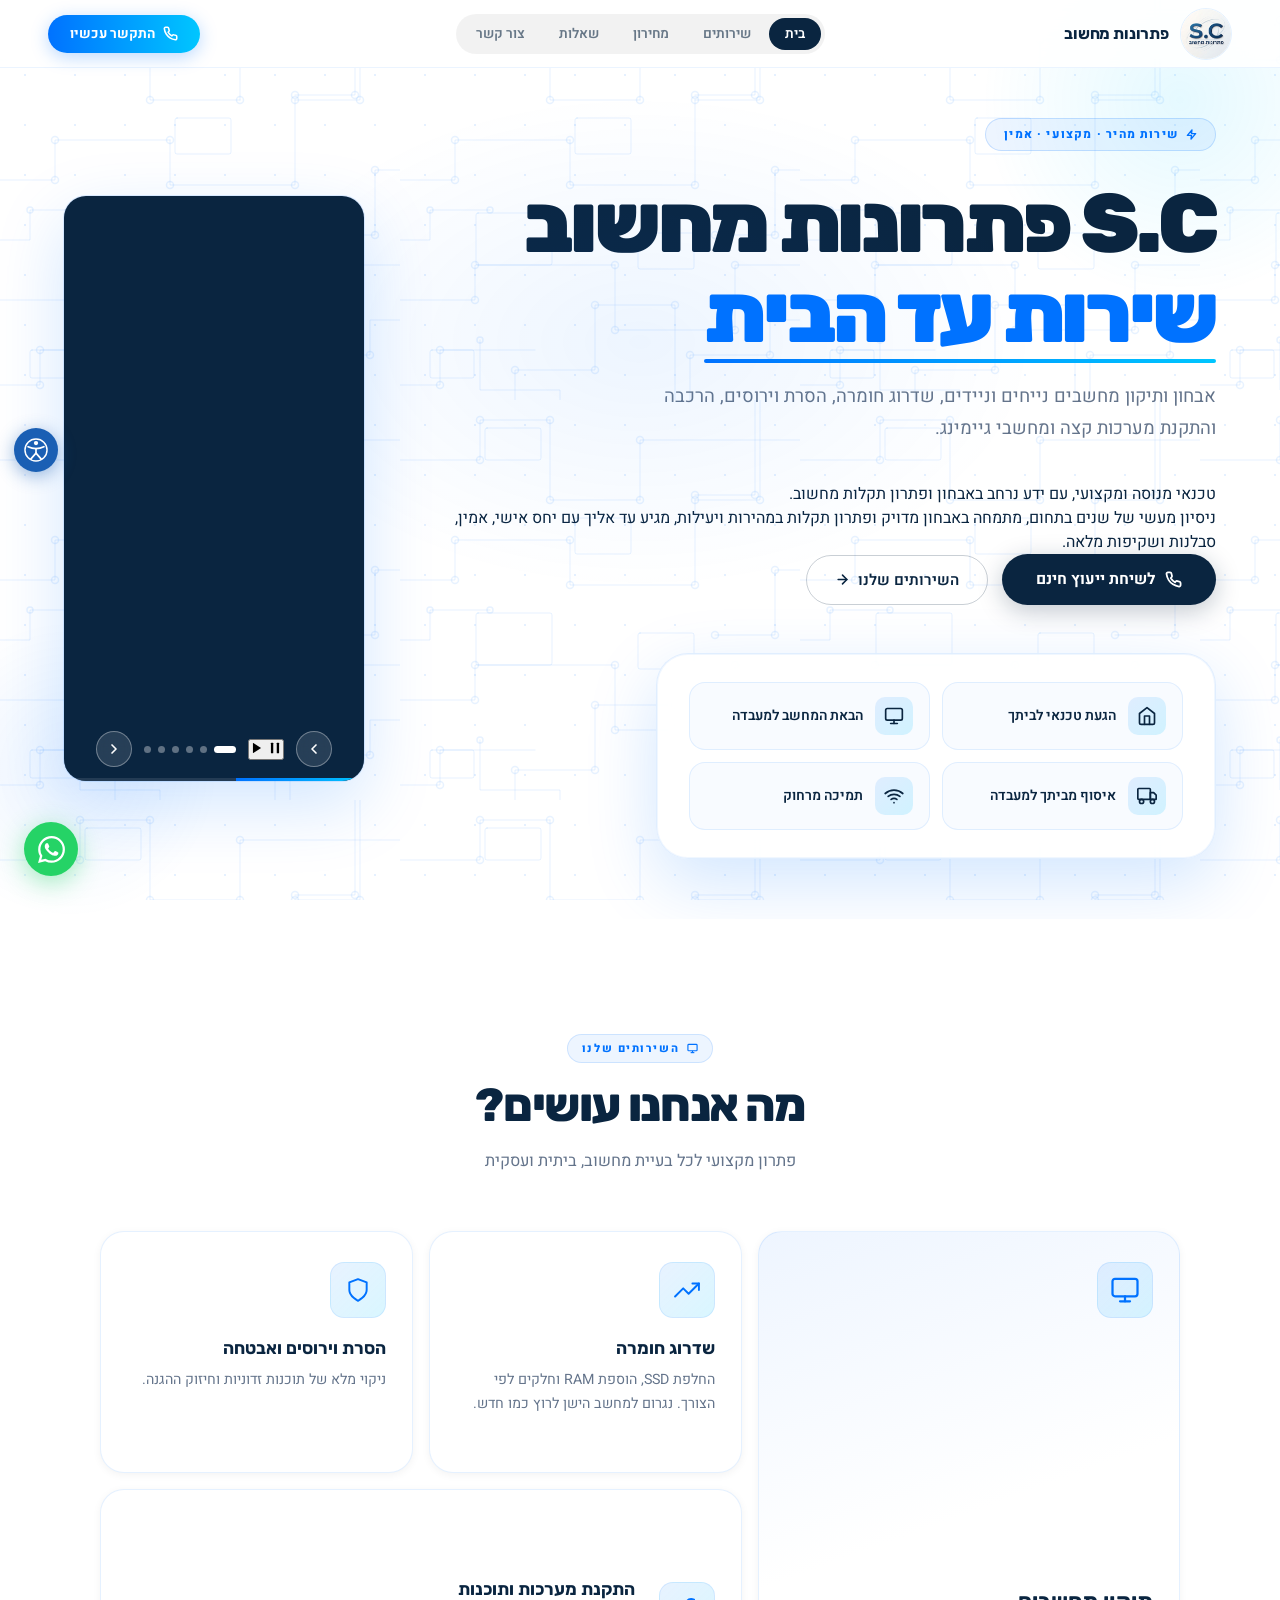
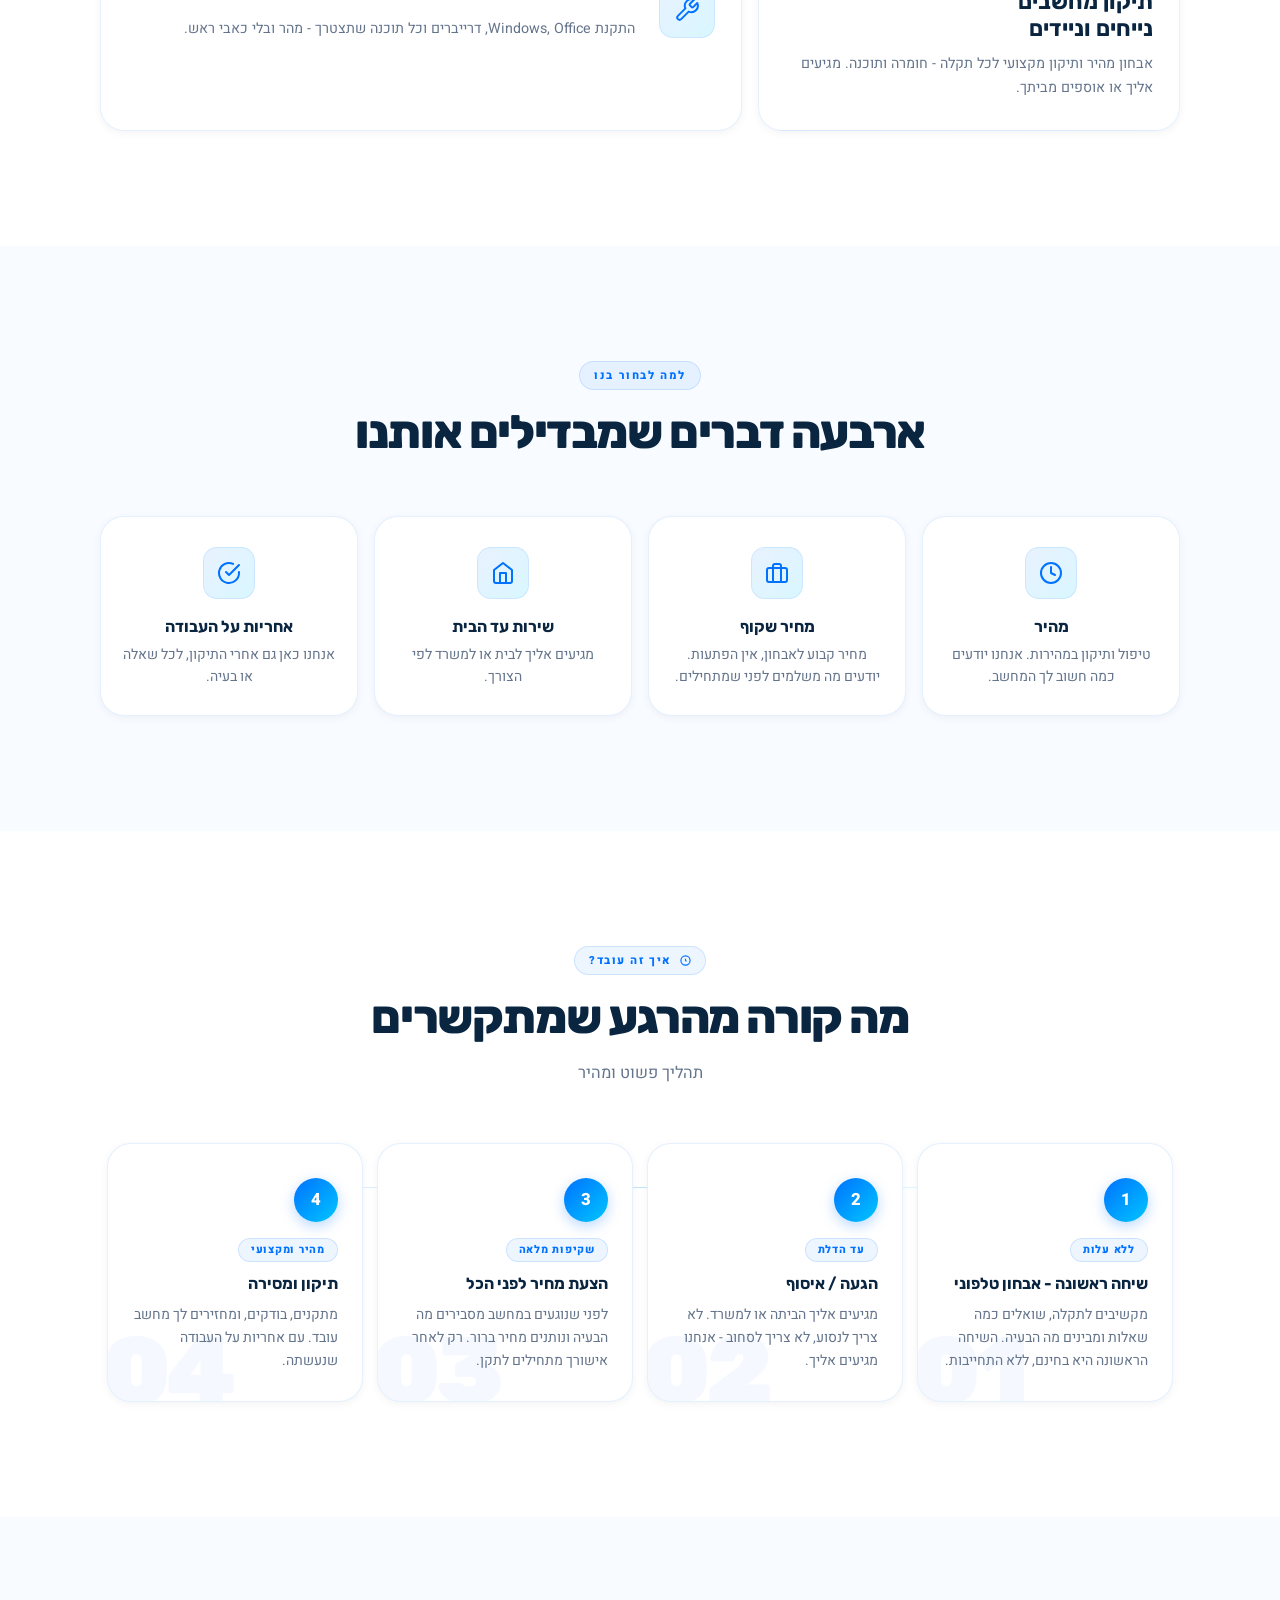
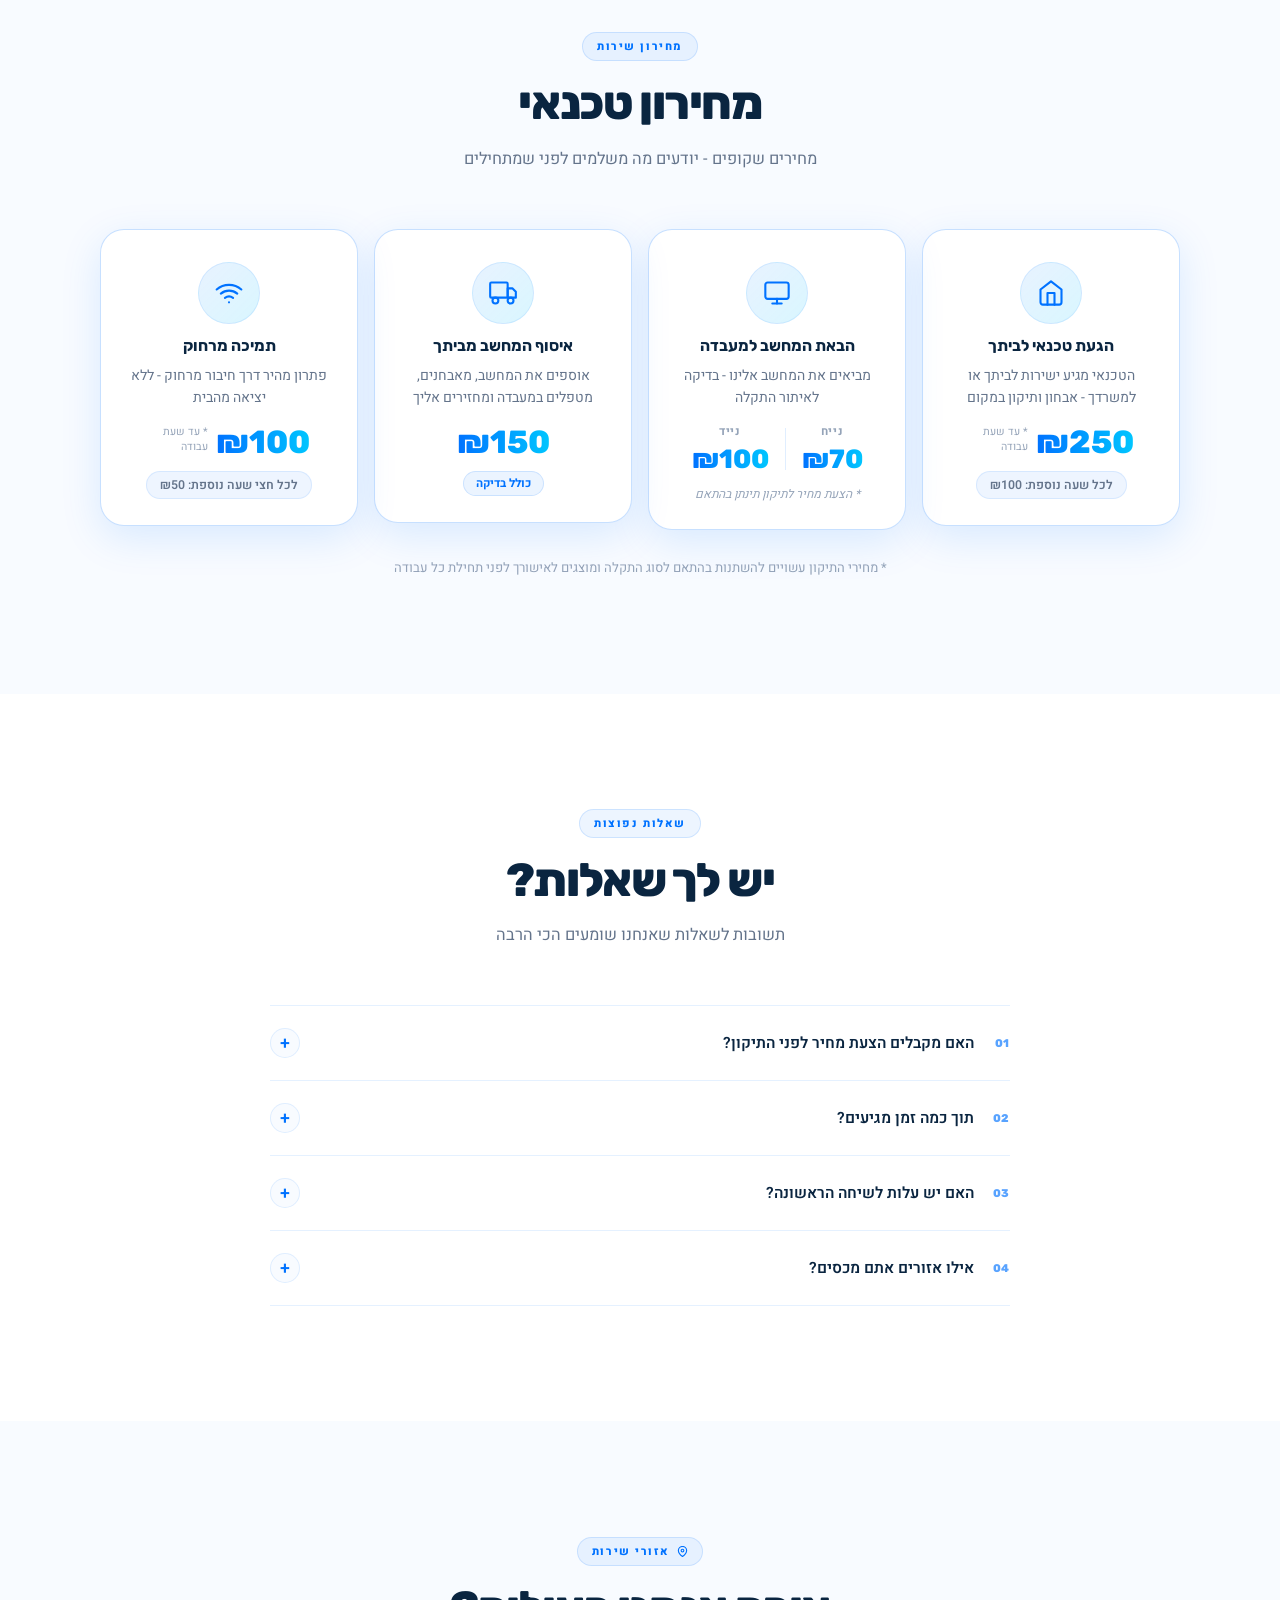
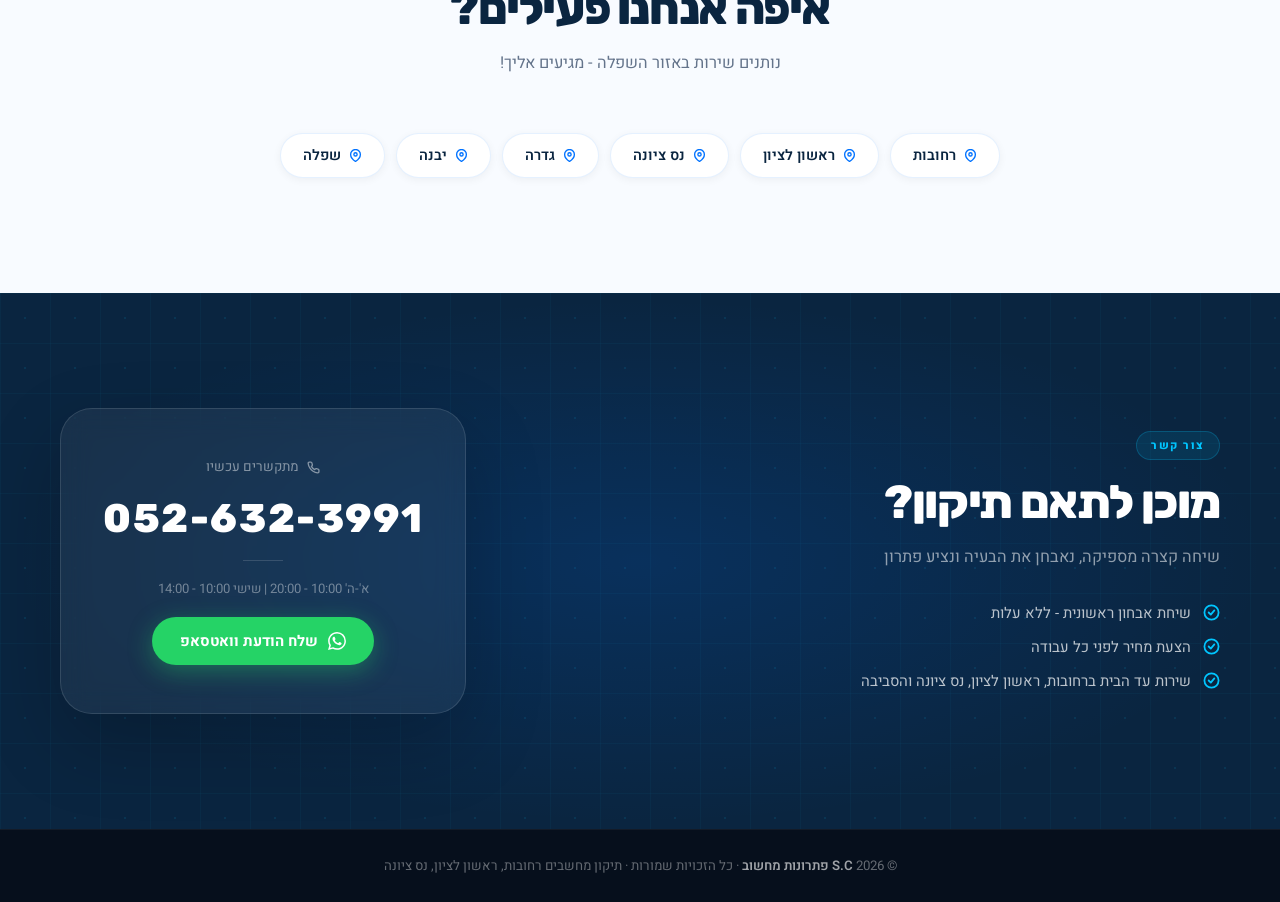
==== commit ef9aa978: "Update index.html" ====
--- a/index.html
+++ b/index.html
@@ -122,6 +122,11 @@
       אבחון ותיקון מחשבים נייחים וניידים, שדרוג חומרה, הסרת וירוסים, הרכבה והתקנת מערכות קצה ומחשבי גיימינג.
     </p>
 
+    <p class="hero-about" data-reveal="up" style="--d:.17s">
+      טכנאי מנוסה ומקצועי, עם ידע נרחב באבחון ופתרון תקלות מחשוב.<br/>
+      ניסיון מעשי של שנים בתחום, מתמחה באבחון מדויק ופתרון תקלות במהירות ויעילות, מגיע עד אליך עם יחס אישי, אמין, סבלנות ושקיפות מלאה.
+    </p>
+
     <div class="hero-btns" data-reveal="up" style="--d:.22s">
       <a href="#contact" class="btn-primary">
         <svg width="17" height="17" viewBox="0 0 24 24" fill="none" stroke="currentColor" stroke-width="2.5" stroke-linecap="round" stroke-linejoin="round" aria-hidden="true"><path d="M22 16.92v3a2 2 0 0 1-2.18 2 19.79 19.79 0 0 1-8.63-3.07 19.5 19.5 0 0 1-6-6 19.79 19.79 0 0 1-3.07-8.67A2 2 0 0 1 4.11 2h3a2 2 0 0 1 2 1.72 12.84 12.84 0 0 0 .7 2.81 2 2 0 0 1-.45 2.11L8.09 9.91a16 16 0 0 0 6 6l1.27-1.27a2 2 0 0 1 2.11-.45 12.84 12.84 0 0 0 2.81.7A2 2 0 0 1 22 16.92z"></path></svg>
@@ -179,6 +184,26 @@
           <source src="videos/video2.mp4" type="video/mp4">
         </video>
       </div>
+      <div class="hvp-slide">
+        <video class="hvp-video" muted loop playsinline preload="auto">
+          <source src="videos/video3.mp4" type="video/mp4">
+        </video>
+      </div>
+      <div class="hvp-slide">
+        <video class="hvp-video" muted loop playsinline preload="auto">
+          <source src="videos/video4.mp4" type="video/mp4">
+        </video>
+      </div>
+      <div class="hvp-slide">
+        <video class="hvp-video" muted loop playsinline preload="auto">
+          <source src="videos/video5.mp4" type="video/mp4">
+        </video>
+      </div>
+      <div class="hvp-slide">
+        <video class="hvp-video" muted loop playsinline preload="auto">
+          <source src="videos/video6.mp4" type="video/mp4">
+        </video>
+      </div>
     </div>
 
     <!-- Arrow + dot controls at bottom -->
@@ -186,9 +211,21 @@
       <button class="hvp-arrow" onclick="hvpPrev()" aria-label="סרטון קודם">
         <svg width="16" height="16" viewBox="0 0 24 24" fill="none" stroke="currentColor" stroke-width="2.5" stroke-linecap="round" stroke-linejoin="round" aria-hidden="true"><polyline points="15 18 9 12 15 6"/></svg>
       </button>
+
+      <button class="hvp-pause" id="hvpPauseBtn" onclick="hvpTogglePause()" aria-label="השהה סרטון">
+        <!-- pause icon (default) -->
+        <svg class="hvp-icon-pause" width="14" height="14" viewBox="0 0 24 24" fill="currentColor" aria-hidden="true"><rect x="5" y="3" width="4" height="18" rx="1"/><rect x="15" y="3" width="4" height="18" rx="1"/></svg>
+        <!-- play icon (shown when paused) -->
+        <svg class="hvp-icon-play" width="14" height="14" viewBox="0 0 24 24" fill="currentColor" aria-hidden="true"><polygon points="5 3 19 12 5 21 5 3"/></svg>
+      </button>
+
       <div class="hvp-dots">
         <button class="hvp-dot active" onclick="hvpGoTo(0)" aria-label="סרטון 1"></button>
         <button class="hvp-dot"        onclick="hvpGoTo(1)" aria-label="סרטון 2"></button>
+        <button class="hvp-dot"        onclick="hvpGoTo(2)" aria-label="סרטון 3"></button>
+        <button class="hvp-dot"        onclick="hvpGoTo(3)" aria-label="סרטון 4"></button>
+        <button class="hvp-dot"        onclick="hvpGoTo(4)" aria-label="סרטון 5"></button>
+        <button class="hvp-dot"        onclick="hvpGoTo(5)" aria-label="סרטון 6"></button>
       </div>
       <button class="hvp-arrow" onclick="hvpNext()" aria-label="סרטון הבא">
         <svg width="16" height="16" viewBox="0 0 24 24" fill="none" stroke="currentColor" stroke-width="2.5" stroke-linecap="round" stroke-linejoin="round" aria-hidden="true"><polyline points="9 18 15 12 9 6"/></svg>
--- a/style.css
+++ b/style.css
@@ -1,590 +1,943 @@
+/* ══════════════════════════════════════════════════
+   S.C פתרונות מחשוב — Tech Clarity Design System
+   Reference: clean light + circuit grid + pill nav
+   ══════════════════════════════════════════════════ */
+
 *, *::before, *::after { box-sizing: border-box; margin: 0; padding: 0; }
 
 :root {
-  --blue:    #0a2540;
-  --accent:  #00c6ff;
-  --accent2: #0072ff;
-  --light:   #f0f6ff;
-  --white:   #ffffff;
-  --gray:    #64748b;
-  --card-bg: #ffffff;
-  --shadow:  0 8px 40px rgba(0,114,255,0.10);
+  --blue:      #0a2540;
+  --accent:    #0072ff;
+  --accent-lt: #00c6ff;
+  --white:     #ffffff;
+  --off-white: #f8fbff;
+  --surface:   #eef5ff;
+  --gray:      #64748b;
+  --gray-lt:   #94a3b8;
+  --border:    rgba(0,114,255,0.10);
+  --shadow-xs: 0 2px 8px rgba(0,0,0,0.05);
+  --shadow-sm: 0 4px 20px rgba(0,114,255,0.08);
+  --shadow-md: 0 12px 40px rgba(0,114,255,0.13);
+  --shadow-lg: 0 24px 70px rgba(0,114,255,0.18);
+  --r-sm: 10px;
+  --r-md: 16px;
+  --r-lg: 24px;
+  --r-xl: 32px;
+  --ease: cubic-bezier(.22, 1, .36, 1);
 }
 
 html { scroll-behavior: smooth; }
 
 body {
   font-family: 'Heebo', sans-serif;
-  background: var(--light);
   color: var(--blue);
+  background: var(--white);
   overflow-x: hidden;
-}
-
-/* ─── NAV ─── */
+  -webkit-font-smoothing: antialiased;
+}
+
+/* ── Motherboard / PCB texture (fixed, full page) ── */
+body::before {
+  content: '';
+  position: fixed; inset: 0; z-index: 0;
+  background-color: var(--white);
+  /* Layer 1: PCB traces + vias SVG pattern */
+  /* Layer 2: subtle dot grid at intersections */
+  background-image:
+    url("data:image/svg+xml,%3Csvg xmlns='http://www.w3.org/2000/svg' width='400' height='400'%3E%3Cg stroke='rgba(0,114,255,0.09)' stroke-width='1' fill='none' stroke-linecap='square' stroke-linejoin='miter'%3E%3C!-- Traces --%3E%3Cpath d='M0,60 H80 V20 H150'/%3E%3Cpath d='M150,20 V100 H240'/%3E%3Cpath d='M240,100 V40 H400'/%3E%3Cpath d='M0,180 H55 V140 H170'/%3E%3Cpath d='M170,140 V185 H295 V100'/%3E%3Cpath d='M295,100 H360 V0'/%3E%3Cpath d='M0,300 H75 V265 H215'/%3E%3Cpath d='M215,265 V330 H335 V265 H400'/%3E%3Cpath d='M115,400 V370 H195 V305 H275 V400'/%3E%3Cpath d='M400,170 H375 V235 H315'/%3E%3Cpath d='M355,0 V95 H295'/%3E%3Cpath d='M0,385 H40 V350 H135'/%3E%3Cpath d='M400,320 H370 V355 H290 V400'/%3E%3Cpath d='M0,240 H30 V210 H90'/%3E%3Cpath d='M160,400 V390 H80 V340'/%3E%3C!-- Component outlines (IC packages) --%3E%3Crect x='85' y='28' width='56' height='32' rx='2'/%3E%3Crect x='175' y='118' width='56' height='36' rx='2'/%3E%3Crect x='76' y='213' width='76' height='52' rx='2'/%3E%3Crect x='238' y='233' width='56' height='36' rx='2'/%3E%3Crect x='30' y='350' width='44' height='28' rx='2'/%3E%3C!-- Vias (circles at junctions) --%3E%3Ccircle cx='80' cy='60' r='3.5' stroke-width='1.5'/%3E%3Ccircle cx='80' cy='20' r='3.5' stroke-width='1.5'/%3E%3Ccircle cx='150' cy='20' r='3.5' stroke-width='1.5'/%3E%3Ccircle cx='150' cy='100' r='3.5' stroke-width='1.5'/%3E%3Ccircle cx='240' cy='100' r='3.5' stroke-width='1.5'/%3E%3Ccircle cx='240' cy='40' r='3.5' stroke-width='1.5'/%3E%3Ccircle cx='55' cy='180' r='3.5' stroke-width='1.5'/%3E%3Ccircle cx='55' cy='140' r='3.5' stroke-width='1.5'/%3E%3Ccircle cx='170' cy='140' r='3.5' stroke-width='1.5'/%3E%3Ccircle cx='170' cy='185' r='3.5' stroke-width='1.5'/%3E%3Ccircle cx='295' cy='185' r='3.5' stroke-width='1.5'/%3E%3Ccircle cx='295' cy='100' r='3.5' stroke-width='1.5'/%3E%3Ccircle cx='360' cy='100' r='3.5' stroke-width='1.5'/%3E%3Ccircle cx='75' cy='300' r='3.5' stroke-width='1.5'/%3E%3Ccircle cx='75' cy='265' r='3.5' stroke-width='1.5'/%3E%3Ccircle cx='215' cy='265' r='3.5' stroke-width='1.5'/%3E%3Ccircle cx='215' cy='330' r='3.5' stroke-width='1.5'/%3E%3Ccircle cx='335' cy='330' r='3.5' stroke-width='1.5'/%3E%3Ccircle cx='335' cy='265' r='3.5' stroke-width='1.5'/%3E%3Ccircle cx='115' cy='370' r='3.5' stroke-width='1.5'/%3E%3Ccircle cx='195' cy='370' r='3.5' stroke-width='1.5'/%3E%3Ccircle cx='195' cy='305' r='3.5' stroke-width='1.5'/%3E%3Ccircle cx='275' cy='305' r='3.5' stroke-width='1.5'/%3E%3Ccircle cx='375' cy='170' r='3.5' stroke-width='1.5'/%3E%3Ccircle cx='375' cy='235' r='3.5' stroke-width='1.5'/%3E%3Ccircle cx='315' cy='235' r='3.5' stroke-width='1.5'/%3E%3Ccircle cx='355' cy='95' r='3.5' stroke-width='1.5'/%3E%3Ccircle cx='295' cy='95' r='3.5' stroke-width='1.5'/%3E%3Ccircle cx='40' cy='385' r='3.5' stroke-width='1.5'/%3E%3Ccircle cx='40' cy='350' r='3.5' stroke-width='1.5'/%3E%3Ccircle cx='370' cy='355' r='3.5' stroke-width='1.5'/%3E%3Ccircle cx='290' cy='355' r='3.5' stroke-width='1.5'/%3E%3Ccircle cx='30' cy='210' r='3' stroke-width='1.5'/%3E%3Ccircle cx='90' cy='210' r='3' stroke-width='1.5'/%3E%3Ccircle cx='80' cy='340' r='3' stroke-width='1.5'/%3E%3C/g%3E%3C/svg%3E"),
+    radial-gradient(circle, rgba(0,114,255,0.10) 1px, transparent 1px);
+  background-size: 400px 400px, 50px 50px;
+  pointer-events: none;
+}
+
+/* Keep all content above the pattern */
+#page-wrap { position: relative; z-index: 1; }
+
+::selection { background: rgba(0,114,255,0.15); color: var(--blue); }
+
+/* ══════════════════════════════════════════════════
+   HERO VIDEO PANEL — left-side panel inside hero
+   Videos only, no text. Arrows + dots at bottom.
+══════════════════════════════════════════════════ */
+
+/* ── Video panel container ── */
+.hero-video-panel {
+  position: relative;
+  height: clamp(420px, 65vh, 600px);
+  border-radius: 22px;
+  overflow: hidden;
+  background: var(--blue);
+  box-shadow: var(--shadow-lg), 0 0 0 1px rgba(0,114,255,0.12);
+  /* In RTL grid col-2 = physical LEFT side */
+  align-self: center;
+}
+
+/* ── Slides ── */
+.hvp-track { position: absolute; inset: 0; }
+
+.hvp-slide {
+  position: absolute;
+  inset: 0;
+  opacity: 0;
+  transition: opacity 1s var(--ease);
+  pointer-events: none;
+}
+.hvp-slide.active {
+  opacity: 1;
+  pointer-events: auto;
+}
+
+.hvp-video {
+  width: 100%; height: 100%;
+  object-fit: cover;
+  display: block;
+}
+
+/* ── Controls bar at bottom ── */
+.hvp-controls {
+  position: absolute;
+  bottom: 0; left: 0; right: 0;
+  z-index: 10;
+  display: flex;
+  align-items: center;
+  justify-content: center;
+  gap: 12px;
+  padding: 14px 18px;
+  background: linear-gradient(0deg, rgba(10,37,64,0.72) 0%, transparent 100%);
+}
+
+.hvp-arrow {
+  width: 36px; height: 36px;
+  border-radius: 50%;
+  border: 1.5px solid rgba(255,255,255,0.35);
+  background: rgba(255,255,255,0.12);
+  backdrop-filter: blur(8px);
+  -webkit-backdrop-filter: blur(8px);
+  color: #fff;
+  cursor: pointer;
+  display: flex; align-items: center; justify-content: center;
+  flex-shrink: 0;
+  transition: background .22s, border-color .22s, transform .18s;
+}
+.hvp-arrow:hover {
+  background: rgba(0,114,255,0.70);
+  border-color: var(--accent);
+  transform: scale(1.10);
+}
+.hvp-arrow:active { transform: scale(0.94); }
+
+/* Dots */
+.hvp-dots {
+  display: flex; gap: 7px; align-items: center;
+}
+.hvp-dot {
+  width: 7px; height: 7px;
+  border-radius: 50%;
+  border: none; padding: 0;
+  background: rgba(255,255,255,0.35);
+  cursor: pointer;
+  transition: background .3s, width .3s, border-radius .3s;
+}
+.hvp-dot.active {
+  background: #fff;
+  width: 22px;
+  border-radius: 4px;
+}
+.hvp-dot:hover:not(.active) { background: rgba(255,255,255,0.65); }
+
+/* Progress bar */
+.hvp-progress {
+  position: absolute;
+  bottom: 0; left: 0; right: 0;
+  height: 3px;
+  background: rgba(255,255,255,0.10);
+  z-index: 11;
+}
+.hvp-progress-bar {
+  height: 100%;
+  width: 0%;
+  background: linear-gradient(90deg, var(--accent), var(--accent-lt));
+}
+
+/* ══════════════════════════════════════
+   NAV — white pill-link style (reference)
+══════════════════════════════════════ */
+.site-header {
+  position: fixed; top: 0; inset-inline: 0; z-index: 500;
+}
+
 nav {
-  position: fixed; top: 0; left: 0; right: 0; width: 100%; z-index: 100;
-  background: rgba(10,37,64,0.97);
-  backdrop-filter: blur(12px);
-  display: flex; align-items: center; justify-content: space-between;
-  padding: 0 32px; height: 80px;
-  box-shadow: 0 2px 24px rgba(0,0,0,0.18);
-  box-sizing: border-box;
-}
+  height: 68px;
+  background: rgba(255,255,255,0.88);
+  backdrop-filter: blur(18px);
+  -webkit-backdrop-filter: blur(18px);
+  border-bottom: 1px solid rgba(0,114,255,0.08);
+  display: grid;
+  grid-template-columns: 1fr auto 1fr;
+  align-items: center;
+  padding: 0 clamp(16px,5vw,48px);
+  gap: 16px;
+}
+
 .nav-logo {
-  font-family: 'Rubik', sans-serif;
-  font-weight: 800; font-size: 1.3rem;
-  display: flex; align-items: center; gap: 12px;
+  display: flex; align-items: center; gap: 11px;
+  text-decoration: none;
+  justify-self: start;
 }
 .nav-logo img {
   height: 52px; width: 52px;
-  object-fit: cover;
-  border-radius: 50%;
-  border: 2px solid rgba(255,255,255,0.25);
-}
-.nav-logo span { color: #F5F0E8; font-size: 1.1rem; font-weight: 700; }
+  object-fit: cover; border-radius: 50%;
+  border: 1.5px solid var(--border);
+}
+.nav-logo span {
+  font-family: 'Rubik', sans-serif;
+  font-size: .98rem; font-weight: 700;
+  color: var(--blue); letter-spacing: -.01em;
+}
+
+/* ── Centre pill nav (like reference) ── */
+.nav-links-wrap {
+  display: flex; align-items: center; gap: 2px;
+  background: rgba(0,0,0,0.05);
+  border-radius: 50px;
+  padding: 4px;
+  justify-self: center;
+}
+.nav-link {
+  font-size: .85rem; font-weight: 600;
+  color: rgba(10,37,64,0.60);
+  padding: 6px 16px; border-radius: 50px;
+  text-decoration: none;
+  transition: color .2s, background .2s;
+  white-space: nowrap;
+}
+.nav-link:hover { color: var(--blue); }
+.nav-link.active {
+  background: var(--blue);
+  color: #fff;
+}
+
 .cta-nav {
-  background: linear-gradient(90deg, var(--accent2), var(--accent));
+  justify-self: end;
+  background: linear-gradient(90deg, var(--accent), var(--accent-lt));
+  color: #fff; font-weight: 700; font-size: .85rem;
+  padding: 9px 22px; border-radius: 50px;
+  text-decoration: none;
+  display: inline-flex; align-items: center; gap: 8px;
+  box-shadow: 0 4px 18px rgba(0,114,255,0.28);
+  transition: transform .2s, box-shadow .2s;
+}
+.cta-nav:hover { transform: translateY(-1px); box-shadow: 0 8px 28px rgba(0,114,255,0.40); }
+
+/* ── Hamburger button (hidden on desktop) ── */
+.hamburger {
+  display: none;
+  flex-direction: column;
+  justify-content: center;
+  align-items: center;
+  gap: 5px;
+  width: 42px; height: 42px;
+  border: none;
+  background: transparent;
+  cursor: pointer;
+  padding: 6px;
+  border-radius: 10px;
+  transition: background .2s;
+  justify-self: end;
+}
+.hamburger:hover { background: rgba(0,114,255,0.07); }
+
+.ham-line {
+  display: block;
+  width: 22px; height: 2px;
+  background: var(--blue);
+  border-radius: 2px;
+  transition: transform .3s var(--ease), opacity .2s, width .3s;
+  transform-origin: center;
+}
+
+/* Animate 3 lines → X when open */
+.hamburger.open .ham-line:nth-child(1) { transform: translateY(7px) rotate(45deg); }
+.hamburger.open .ham-line:nth-child(2) { opacity: 0; width: 0; }
+.hamburger.open .ham-line:nth-child(3) { transform: translateY(-7px) rotate(-45deg); }
+
+/* ── Mobile dropdown menu ── */
+.mobile-menu {
+  display: none; /* shown only in mobile breakpoint */
+  flex-direction: column;
+  gap: 4px;
+  padding: 12px 16px 16px;
+  background: rgba(255,255,255,0.96);
+  backdrop-filter: blur(20px);
+  -webkit-backdrop-filter: blur(20px);
+  border-top: 1px solid rgba(0,114,255,0.08);
+  border-bottom: 1px solid rgba(0,114,255,0.08);
+  /* Slide-down animation */
+  max-height: 0;
+  overflow: hidden;
+  opacity: 0;
+  transition: max-height .38s var(--ease), opacity .28s ease, padding .3s;
+  padding-top: 0; padding-bottom: 0;
+}
+.mobile-menu.open {
+  max-height: 400px;
+  opacity: 1;
+  padding-top: 12px;
+  padding-bottom: 16px;
+}
+
+.mobile-link {
+  display: block;
+  padding: 13px 18px;
+  font-size: 1rem; font-weight: 600;
+  color: var(--blue);
+  text-decoration: none;
+  border-radius: 10px;
+  text-align: right;
+  transition: background .18s, color .18s;
+}
+.mobile-link:hover,
+.mobile-link.active { background: rgba(0,114,255,0.07); color: var(--accent); }
+
+.mobile-cta {
+  display: flex;
+  align-items: center;
+  justify-content: center;
+  gap: 8px;
+  margin-top: 8px;
+  padding: 13px 24px;
+  background: linear-gradient(90deg, var(--accent), var(--accent-lt));
   color: #fff; font-weight: 700; font-size: .95rem;
-  padding: 10px 22px; border-radius: 50px;
   text-decoration: none;
-  display: flex; align-items: center; gap: 8px;
-  box-shadow: 0 4px 16px rgba(0,114,255,0.25);
-  transition: opacity .2s;
-}
-.cta-nav:hover { opacity: .88; }
-
-/* ─── HERO ─── */
+  border-radius: 50px;
+  box-shadow: 0 4px 18px rgba(0,114,255,0.28);
+  transition: transform .2s, box-shadow .2s;
+}
+.mobile-cta:hover { transform: translateY(-1px); box-shadow: 0 8px 28px rgba(0,114,255,0.40); }
+
+/* ══════════════════════════════════════
+   HERO — centered, light (matches reference)
+══════════════════════════════════════ */
 .hero {
   min-height: 100vh;
-  background: linear-gradient(135deg, #0a2540 0%, #0d3b6e 60%, #0a2540 100%);
+  /* 2-column grid: in RTL col-1 = right (content), col-2 = left (video panel) */
+  display: grid;
+  grid-template-columns: 1fr 300px;
+  gap: clamp(24px, 4vw, 60px);
+  align-items: center;
+  padding: calc(68px + 50px) clamp(20px,5vw,72px) 60px;
+  position: relative; overflow: hidden;
+  background: transparent;
+}
+
+/* Wrapper for all text / CTA / floating-card content (right col in RTL) */
+.hero-main {
   display: flex; flex-direction: column;
-  align-items: center; justify-content: center;
-  text-align: center;
-  padding: 120px 6vw 80px;
-  position: relative; overflow: hidden;
-  max-width: 100%;
-  width: 100%;
-  margin: 0;
-}
+  align-items: flex-start; /* RTL start = right edge */
+  text-align: right;
+}
+
+/* Radial glow behind hero text */
 .hero::before {
   content: '';
-  position: absolute; inset: 0;
-  background: radial-gradient(ellipse at 70% 40%, rgba(0,198,255,0.13) 0%, transparent 60%),
-              radial-gradient(ellipse at 20% 80%, rgba(0,114,255,0.10) 0%, transparent 50%);
+  position: absolute;
+  top: 10%; left: 50%;
+  transform: translateX(-50%);
+  width: 800px; height: 500px;
+  background: radial-gradient(ellipse, rgba(0,114,255,0.07) 0%, transparent 70%);
   pointer-events: none;
 }
+
 .hero-badge {
-  display: inline-flex; align-items: center; gap: 6px;
-  background: rgba(0,198,255,0.12);
-  border: 1px solid rgba(0,198,255,0.35);
-  color: var(--accent); font-size: .82rem; font-weight: 600;
-  padding: 6px 16px; border-radius: 50px; margin-bottom: 28px;
-  letter-spacing: .04em;
-}
+  display: inline-flex; align-items: center; gap: 8px;
+  background: rgba(0,114,255,0.07);
+  border: 1px solid rgba(0,114,255,0.18);
+  color: var(--accent); font-size: .74rem; font-weight: 800;
+  letter-spacing: .10em; text-transform: uppercase;
+  padding: 7px 18px; border-radius: 50px;
+  margin-bottom: 28px;
+}
+
 .hero h1 {
   font-family: 'Rubik', sans-serif;
-  font-size: clamp(2.4rem, 6vw, 4.2rem);
-  font-weight: 900; color: #fff; line-height: 1.1; margin-bottom: 22px;
-}
-.hero h1 span {
-  background: linear-gradient(90deg, var(--accent), var(--accent2));
-  -webkit-background-clip: text; -webkit-text-fill-color: transparent;
-  background-clip: text;
-}
-.hero p {
-  font-size: clamp(1rem, 2vw, 1.2rem); color: rgba(255,255,255,0.78);
-  max-width: 600px; line-height: 1.7; margin-bottom: 38px;
-}
-.hero-btns { display: flex; gap: 16px; flex-wrap: wrap; justify-content: center; margin-bottom: 48px; }
+  font-size: clamp(2.6rem, 7vw, 5.2rem);
+  font-weight: 900; line-height: 1.08;
+  letter-spacing: -.04em;
+  color: var(--blue);
+  margin-bottom: 22px;
+  max-width: 800px;
+}
+.hero h1 .accent-word {
+  color: var(--accent);
+  position: relative;
+  display: inline-block;
+}
+/* Underline accent on the highlighted word */
+.hero h1 .accent-word::after {
+  content: '';
+  position: absolute;
+  bottom: -4px; left: 0; right: 0;
+  height: 4px;
+  background: linear-gradient(90deg, var(--accent), var(--accent-lt));
+  border-radius: 4px;
+  transform: scaleX(0);
+  transform-origin: right;
+  animation: underline-grow .8s var(--ease) .8s both;
+}
+@keyframes underline-grow {
+  to { transform: scaleX(1); }
+}
+
+.hero-lead {
+  font-size: clamp(.98rem, 1.8vw, 1.15rem);
+  color: var(--gray);
+  line-height: 1.78;
+  max-width: 560px;
+  margin-bottom: 36px;
+}
+
+.hero-btns {
+  display: flex; align-items: center; gap: 14px;
+  justify-content: flex-start; flex-wrap: wrap;
+  margin-bottom: 48px;
+}
+
+/* Primary: dark filled (matches reference "Get In Touch") */
 .btn-primary {
-  background: linear-gradient(90deg, var(--accent2), var(--accent));
-  color: #fff; font-weight: 700; font-size: 1.05rem;
-  padding: 15px 34px; border-radius: 50px; text-decoration: none;
+  background: var(--blue);
+  color: #fff; font-weight: 700; font-size: .97rem;
+  padding: 14px 34px; border-radius: 50px;
+  text-decoration: none;
   display: inline-flex; align-items: center; gap: 10px;
-  box-shadow: 0 6px 28px rgba(0,114,255,0.35);
-  transition: transform .18s, box-shadow .18s;
-}
-.btn-primary:hover { transform: translateY(-2px); box-shadow: 0 10px 36px rgba(0,114,255,0.45); }
-.btn-secondary {
-  background: rgba(255,255,255,0.08);
-  border: 1.5px solid rgba(255,255,255,0.25);
-  color: #fff; font-weight: 600; font-size: 1rem;
-  padding: 14px 28px; border-radius: 50px; text-decoration: none;
+  box-shadow: 0 6px 24px rgba(10,37,64,0.25);
+  transition: transform .22s var(--ease), box-shadow .22s, background .2s;
+  position: relative; overflow: hidden;
+}
+.btn-primary::after {
+  content: '';
+  position: absolute; inset: 0;
+  background: linear-gradient(120deg, transparent 30%, rgba(255,255,255,0.10) 50%, transparent 70%);
+  transform: translateX(100%);
+  transition: transform .5s ease;
+}
+.btn-primary:hover { transform: translateY(-2px); box-shadow: 0 12px 36px rgba(10,37,64,0.30); background: #0d2e55; }
+.btn-primary:hover::after { transform: translateX(-100%); }
+
+/* Outline: ghost button (matches reference "Learn More →") */
+.btn-outline {
+  background: transparent;
+  border: 1.5px solid rgba(10,37,64,0.22);
+  color: var(--blue); font-weight: 600; font-size: .95rem;
+  padding: 13px 28px; border-radius: 50px;
+  text-decoration: none;
   display: inline-flex; align-items: center; gap: 8px;
-  transition: background .18s;
-}
-.btn-secondary:hover { background: rgba(255,255,255,0.14); }
-.hero-tagline {
-  max-width: 700px; width: 100%; text-align: center;
-  background: rgba(255,255,255,0.06);
-  border: 1px solid rgba(255,255,255,0.12);
-  border-radius: 16px; padding: 22px 28px;
-}
-.hero-tagline p { color: rgba(255,255,255,0.72); font-size: .97rem; line-height: 1.75; }
-.hero-tagline strong { color: var(--accent); }
-
-.hero-service-options {
-  max-width: 700px;
-  width: 100%;
-  margin-top: 18px;
-  background: rgba(255,255,255,0.06);
-  border: 1px solid rgba(255,255,255,0.12);
-  border-radius: 16px;
-  padding: 22px 28px;
+  transition: border-color .2s, background .2s, color .2s;
+}
+.btn-outline:hover { border-color: var(--accent); color: var(--accent); background: rgba(0,114,255,0.04); }
+
+/* ── Hero floating visual card ── */
+.hero-visual {
+  width: 100%; max-width: 560px;
+  position: relative;
+}
+.hero-card-float {
+  background: rgba(255,255,255,0.80);
+  border: 1px solid rgba(0,114,255,0.12);
+  border-radius: var(--r-xl);
+  padding: 28px 32px;
+  box-shadow: var(--shadow-lg), 0 0 0 1px rgba(0,114,255,0.06) inset;
+  backdrop-filter: blur(12px);
+  display: grid;
+  grid-template-columns: repeat(2, 1fr);
+  gap: 12px;
+  animation: float-card 5s ease-in-out infinite;
+}
+@keyframes float-card {
+  0%,100% { transform: translateY(0px); }
+  50%      { transform: translateY(-10px); }
+}
+
+.hero-service-item {
+  display: flex; align-items: center; gap: 12px;
+  background: var(--off-white);
+  border: 1px solid var(--border);
+  border-radius: var(--r-md);
+  padding: 14px 16px;
+  transition: border-color .2s, box-shadow .2s;
+}
+.hero-service-item:hover { border-color: rgba(0,114,255,0.25); box-shadow: var(--shadow-sm); }
+.hero-service-icon {
+  width: 38px; height: 38px; border-radius: 10px; flex-shrink: 0;
+  background: linear-gradient(135deg, rgba(0,114,255,0.10), rgba(0,198,255,0.16));
+  display: flex; align-items: center; justify-content: center;
+  color: var(--accent);
+}
+.hero-service-item span { font-size: .87rem; font-weight: 600; color: var(--blue); text-align: right; line-height: 1.4; }
+
+/* ── Hero decorative orbs ── */
+.hero-orb {
+  position: absolute; border-radius: 50%;
+  pointer-events: none; z-index: -1;
+}
+.hero-orb-1 {
+  width: 400px; height: 400px;
+  background: radial-gradient(circle, rgba(0,198,255,0.10) 0%, transparent 70%);
+  top: -100px; right: -100px;
+  animation: orb-drift 8s ease-in-out infinite;
+}
+.hero-orb-2 {
+  width: 300px; height: 300px;
+  background: radial-gradient(circle, rgba(0,114,255,0.08) 0%, transparent 70%);
+  bottom: 0; left: -80px;
+  animation: orb-drift 10s ease-in-out infinite reverse;
+}
+@keyframes orb-drift {
+  0%,100% { transform: translate(0, 0); }
+  33%      { transform: translate(20px, -15px); }
+  66%      { transform: translate(-10px, 20px); }
+}
+
+/* ══════════════════════════════════════
+   SHARED SECTION UTILITIES
+══════════════════════════════════════ */
+section { position: relative; }
+
+.section-wrap {
+  max-width: 1200px;
+  margin: 0 auto;
+  padding: clamp(80px,9vw,120px) clamp(20px,5vw,60px);
+}
+
+.full-section {
+  padding: clamp(80px,9vw,120px) clamp(20px,5vw,60px);
+}
+
+.section-header { text-align: center; margin-bottom: 56px; }
+
+.section-eyebrow {
+  display: inline-flex; align-items: center; gap: 8px;
+  font-size: .70rem; font-weight: 800; letter-spacing: .14em; text-transform: uppercase;
+  color: var(--accent);
+  background: rgba(0,114,255,0.07);
+  border: 1px solid rgba(0,114,255,0.14);
+  padding: 5px 14px; border-radius: 50px;
+  margin-bottom: 16px;
+}
+.section-eyebrow.light { color: var(--accent-lt); background: rgba(0,198,255,0.10); border-color: rgba(0,198,255,0.22); }
+
+.section-title {
+  font-family: 'Rubik', sans-serif;
+  font-size: clamp(1.9rem, 4.5vw, 2.9rem);
+  font-weight: 800; color: var(--blue);
+  line-height: 1.15; letter-spacing: -.03em;
+  margin-bottom: 14px;
+}
+.section-title.light { color: #fff; }
+
+.section-sub {
+  font-size: 1.02rem; color: var(--gray);
+  line-height: 1.72; max-width: 520px; margin: 0 auto;
+}
+.section-sub.light { color: rgba(255,255,255,0.60); }
+
+/* ══════════════════════════════════════
+   SERVICES — white + bento
+══════════════════════════════════════ */
+#services { background: var(--white); }
+
+.services-bento {
+  display: grid;
+  grid-template-columns: 1.35fr 1fr 1fr;
+  grid-template-rows: 1fr 1fr;
+  gap: 16px;
+  min-height: 500px;
+}
+.svc-1 { grid-column: 1; grid-row: 1 / span 2; }
+.svc-2 { grid-column: 2; grid-row: 1; }
+.svc-3 { grid-column: 3; grid-row: 1; }
+.svc-4 { grid-column: 2 / span 2; grid-row: 2; }
+
+.service-card {
+  background: var(--white);
+  border-radius: var(--r-lg);
+  padding: 30px 26px;
+  border: 1.5px solid var(--border);
+  box-shadow: var(--shadow-xs);
+  display: flex; flex-direction: column;
+  position: relative; overflow: hidden;
+  transition: transform .30s var(--ease), box-shadow .30s, border-color .25s;
+}
+.service-card::before {
+  content: '';
+  position: absolute; inset: 0;
+  background: linear-gradient(135deg, rgba(0,114,255,0.025) 0%, transparent 60%);
+  opacity: 0; transition: opacity .3s;
+}
+.service-card:hover { transform: translateY(-6px); box-shadow: var(--shadow-md); border-color: rgba(0,114,255,0.22); }
+.service-card:hover::before { opacity: 1; }
+
+.svc-1 { background: linear-gradient(160deg, #eef5ff 0%, var(--white) 55%); justify-content: flex-end; }
+.svc-1 .service-icon-wrap { flex: 1; display: flex; align-items: flex-start; }
+.svc-4 { flex-direction: row; align-items: center; gap: 24px; }
+.svc-4 .svc-text { display: flex; flex-direction: column; gap: 8px; }
+
+.service-icon {
+  width: 56px; height: 56px; border-radius: 14px; flex-shrink: 0;
+  background: linear-gradient(135deg, rgba(0,114,255,0.09), rgba(0,198,255,0.15));
+  border: 1px solid rgba(0,114,255,0.10);
+  display: flex; align-items: center; justify-content: center;
+  color: var(--accent); margin-bottom: 20px;
+  transition: background .25s;
+}
+.service-card:hover .service-icon { background: linear-gradient(135deg, rgba(0,114,255,0.16), rgba(0,198,255,0.22)); }
+.svc-4 .service-icon { margin-bottom: 0; }
+
+.service-card h3 { font-family: 'Rubik', sans-serif; font-size: 1.08rem; font-weight: 700; color: var(--blue); margin-bottom: 10px; }
+.svc-1 h3 { font-size: 1.4rem; }
+.service-card p { color: var(--gray); font-size: .89rem; line-height: 1.68; }
+
+/* ══════════════════════════════════════
+   WHY US — light surface, 4 cols
+══════════════════════════════════════ */
+#why { background: var(--off-white); }
+
+.why-grid { display: grid; grid-template-columns: repeat(4, 1fr); gap: 16px; }
+
+.why-card {
+  background: var(--white);
+  border: 1.5px solid var(--border);
+  border-radius: var(--r-lg);
+  padding: 30px 22px 26px;
   text-align: center;
-}
-.service-options-title {
-  font-family: 'Rubik', sans-serif;
-  font-size: 1.05rem;
-  font-weight: 700;
+  box-shadow: var(--shadow-xs);
+  position: relative; overflow: hidden;
+  transition: transform .30s var(--ease), box-shadow .30s, border-color .25s;
+}
+.why-card:hover { transform: translateY(-5px); box-shadow: var(--shadow-md); border-color: rgba(0,114,255,0.22); }
+
+/* Subtle top accent reveal */
+.why-card::after {
+  content: '';
+  position: absolute; top: 0; left: 0; right: 0; height: 3px;
+  background: linear-gradient(90deg, var(--accent), var(--accent-lt));
+  transform: scaleX(0); transform-origin: center;
+  transition: transform .3s var(--ease);
+}
+.why-card:hover::after { transform: scaleX(1); }
+
+.why-icon {
+  width: 52px; height: 52px; border-radius: 14px; margin: 0 auto 18px;
+  background: linear-gradient(135deg, rgba(0,114,255,0.09), rgba(0,198,255,0.15));
+  border: 1px solid rgba(0,114,255,0.10);
+  display: flex; align-items: center; justify-content: center;
   color: var(--accent);
-  margin-bottom: 16px;
-  letter-spacing: .01em;
-}
-.service-options-list {
-  list-style: none;
-  display: inline-flex;
-  flex-direction: column;
-  gap: 11px;
-}
-.service-options-list li {
-  display: flex;
-  align-items: center;
-  gap: 10px;
-  color: rgba(255,255,255,0.82);
-  font-size: .97rem;
-  font-weight: 500;
-  line-height: 1.5;
-}
-.check-svg {
-  color: var(--accent);
-  flex-shrink: 0;
-}
-
-.btn-pricing-link {
-  display: inline-flex;
-  align-items: center;
-  gap: 8px;
-  margin-top: 14px;
-  background: rgba(0,198,255,0.12);
-  border: 1px solid rgba(0,198,255,0.35);
-  color: var(--accent);
-  font-size: .92rem;
-  font-weight: 700;
-  padding: 10px 24px;
-  border-radius: 50px;
-  text-decoration: none;
-  transition: background .18s, border-color .18s;
-  letter-spacing: .02em;
-}
-.btn-pricing-link:hover {
-  background: rgba(0,198,255,0.22);
-  border-color: rgba(0,198,255,0.6);
-}
-
-/* ─── SECTION SHARED ─── */
-section {
-  padding: 90px 6vw;
-  max-width: 1100px; margin: 0 auto;
-}
-.section-tag {
-  font-size: .8rem; font-weight: 700; letter-spacing: .1em; text-transform: uppercase;
-  color: var(--accent2); margin-bottom: 12px; text-align: center;
-}
-.section-title {
-  font-family: 'Rubik', sans-serif; font-size: clamp(1.8rem, 4vw, 2.6rem);
-  font-weight: 800; color: var(--blue); text-align: center; margin-bottom: 14px;
-}
-.section-sub {
-  color: var(--gray); font-size: 1.05rem; text-align: center;
-  max-width: 560px; line-height: 1.65; margin-bottom: 52px;
-}
-
-/* ─── SERVICES ─── */
-.services-grid {
-  display: grid;
-  grid-template-columns: repeat(4, 1fr);
-  gap: 20px; margin-top: 12px;
-}
-.service-card {
-  background: var(--card-bg); border-radius: 20px;
-  padding: 32px 26px; text-align: center;
-  box-shadow: var(--shadow);
-  border: 1px solid rgba(0,114,255,0.07);
-  transition: transform .2s, box-shadow .2s;
-}
-.service-card:hover { transform: translateY(-6px); box-shadow: 0 16px 48px rgba(0,114,255,0.15); }
-.service-icon {
-  display: inline-flex; align-items: center; justify-content: center;
-  width: 72px; height: 72px; border-radius: 50%;
-  background: linear-gradient(135deg, rgba(0,114,255,0.1), rgba(0,198,255,0.15));
-  margin-bottom: 18px; color: var(--accent2);
-}
-.service-card h3 { font-size: 1.1rem; font-weight: 700; margin-bottom: 10px; color: var(--blue); }
-.service-card p { color: var(--gray); font-size: .93rem; line-height: 1.6; }
-
-/* ─── WHY US ─── */
-#why { background: #f8fbff; padding: 90px 6vw; max-width: 100%; }
-#why .section-title { max-width: 1100px; margin: 0 auto 48px; }
-.why-grid {
-  display: grid; grid-template-columns: repeat(auto-fit, minmax(200px, 1fr));
-  gap: 22px; max-width: 1100px; margin: 0 auto;
-}
-.why-card {
-  background: #fff; border-radius: 18px;
-  padding: 28px 22px; text-align: center;
-  box-shadow: 0 4px 24px rgba(0,114,255,0.07);
-  border: 1px solid rgba(0,114,255,0.07);
-  transition: transform .2s;
-}
-.why-card:hover { transform: translateY(-4px); }
-.why-icon {
-  display: inline-flex; align-items: center; justify-content: center;
-  width: 58px; height: 58px; border-radius: 50%;
-  background: linear-gradient(135deg, rgba(0,114,255,0.1), rgba(0,198,255,0.15));
-  margin-bottom: 14px; color: var(--accent2);
-}
-.why-card h4 { font-size: 1rem; font-weight: 700; margin-bottom: 8px; color: var(--blue); }
-.why-card p { color: var(--gray); font-size: .88rem; line-height: 1.55; }
-
-/* ─── PROCESS ─── */
+}
+.why-card h3 { font-family: 'Rubik', sans-serif; font-size: 1rem; font-weight: 700; color: var(--blue); margin-bottom: 8px; }
+.why-card p { color: var(--gray); font-size: .875rem; line-height: 1.62; }
+
+/* ══════════════════════════════════════
+   PROCESS — white, numbered
+══════════════════════════════════════ */
+#process { background: var(--white); }
+
 .process-steps {
   display: grid; grid-template-columns: repeat(4, 1fr);
-  gap: 20px; margin-top: 12px;
-}
+  gap: 0; position: relative;
+}
+.process-steps::before {
+  content: '';
+  position: absolute; top: 44px;
+  inset-inline-start: 12.5%; inset-inline-end: 12.5%;
+  height: 1px;
+  background: linear-gradient(90deg, transparent, var(--accent), var(--accent-lt), transparent);
+  opacity: .25;
+}
+
 .process-step {
-  background: #fff; border-radius: 20px;
-  padding: 32px 24px; position: relative;
-  box-shadow: var(--shadow);
-  border: 1px solid rgba(0,114,255,0.07);
-  transition: transform .2s;
-}
-.process-step:hover { transform: translateY(-4px); }
+  background: var(--white);
+  border: 1.5px solid var(--border);
+  border-radius: var(--r-lg);
+  padding: 34px 24px 28px;
+  margin: 0 7px;
+  position: relative; overflow: hidden;
+  box-shadow: var(--shadow-xs);
+  transition: transform .30s var(--ease), box-shadow .30s;
+  z-index: 1;
+}
+.process-step:hover { transform: translateY(-6px); box-shadow: var(--shadow-md); }
+
+.step-ghost {
+  position: absolute; bottom: -18px; left: -6px;
+  font-family: 'Rubik', sans-serif; font-size: 6rem; font-weight: 900;
+  color: rgba(0,114,255,0.04); line-height: 1;
+  pointer-events: none; user-select: none; letter-spacing: -.05em;
+}
 .step-number {
-  width: 42px; height: 42px; border-radius: 50%;
-  background: linear-gradient(135deg, var(--accent2), var(--accent));
-  color: #fff; font-weight: 800; font-size: 1.15rem;
+  width: 44px; height: 44px; border-radius: 50%;
+  background: linear-gradient(135deg, var(--accent), var(--accent-lt));
+  color: #fff; font-weight: 800; font-size: 1.05rem;
   display: flex; align-items: center; justify-content: center;
   margin-bottom: 14px;
+  box-shadow: 0 4px 14px rgba(0,114,255,0.28);
+  position: relative; z-index: 1;
 }
 .step-badge {
-  display: inline-block; font-size: .72rem; font-weight: 700;
-  background: rgba(0,198,255,0.12); color: var(--accent2);
+  display: inline-block; font-size: .67rem; font-weight: 800; letter-spacing: .07em; text-transform: uppercase;
+  color: var(--accent); background: rgba(0,114,255,0.07);
+  border: 1px solid rgba(0,114,255,0.14);
   border-radius: 50px; padding: 3px 12px; margin-bottom: 12px;
-  letter-spacing: .04em;
-}
-.process-step h3 { font-size: 1rem; font-weight: 700; margin-bottom: 10px; color: var(--blue); }
-.process-step p { color: var(--gray); font-size: .88rem; line-height: 1.6; }
-
-/* ─── PRICING ─── */
-#pricing { background: #f8fbff; padding: 90px 6vw; max-width: 100%; }
-#pricing .section-tag, #pricing .section-title, #pricing .section-sub { max-width: 1100px; margin-left: auto; margin-right: auto; }
+}
+.process-step h3 { font-family: 'Rubik', sans-serif; font-size: 1rem; font-weight: 700; color: var(--blue); margin-bottom: 10px; position: relative; z-index: 1; }
+.process-step p { color: var(--gray); font-size: .875rem; line-height: 1.67; position: relative; z-index: 1; }
+
+/* ══════════════════════════════════════
+   PRICING — light surface
+══════════════════════════════════════ */
+#pricing { background: var(--off-white); }
+
 .pricing-grid {
-  display: grid;
-  grid-template-columns: repeat(4, 1fr);
-  gap: 22px;
-  max-width: 1100px;
-  margin: 0 auto;
-}
+  display: grid; grid-template-columns: repeat(4, 1fr);
+  gap: 16px; align-items: start;
+}
+
 .pricing-card {
-  background: #fff;
-  border-radius: 20px;
-  padding: 32px 22px;
+  background: var(--white);
+  border: 1.5px solid rgba(0,114,255,0.22);
+  border-radius: var(--r-lg);
+  padding: 32px 20px 26px;
   text-align: center;
-  box-shadow: var(--shadow);
-  border: 1px solid rgba(0,114,255,0.07);
-  display: flex;
-  flex-direction: column;
-  align-items: center;
-  gap: 10px;
-  transition: transform .2s, box-shadow .2s;
-}
-.pricing-card:hover { transform: translateY(-6px); box-shadow: 0 16px 48px rgba(0,114,255,0.15); }
+  display: flex; flex-direction: column; align-items: center; gap: 10px;
+  box-shadow: var(--shadow-md);
+  transform: translateY(-6px);
+  position: relative;
+  transition: transform .30s var(--ease), box-shadow .30s, border-color .25s;
+}
+.pricing-card:hover { transform: translateY(-12px); box-shadow: var(--shadow-lg); border-color: rgba(0,114,255,0.40); }
+
+/* Featured: filled accent bg */
+.pricing-card.featured {
+  background: linear-gradient(160deg, var(--blue) 0%, #0d3b6e 100%);
+  border-color: var(--accent);
+  box-shadow: 0 16px 56px rgba(0,114,255,0.30);
+  transform: translateY(-8px);
+}
+.pricing-card.featured:hover { transform: translateY(-14px); }
+.pricing-card.featured h3 { color: #fff; }
+.pricing-card.featured .pricing-desc { color: rgba(255,255,255,0.60); }
+.pricing-card.featured .pricing-price { background: linear-gradient(90deg, var(--accent-lt), #fff); -webkit-background-clip: text; -webkit-text-fill-color: transparent; background-clip: text; }
+.pricing-card.featured .pricing-per-hour { color: rgba(255,255,255,0.45); }
+.pricing-card.featured .pricing-extra-rate { background: rgba(255,255,255,0.10); color: rgba(255,255,255,0.75); border-color: rgba(255,255,255,0.14); }
+.pricing-card.featured .pricing-icon { background: rgba(0,198,255,0.15); border-color: rgba(0,198,255,0.25); color: var(--accent-lt); }
+.pricing-card.featured .pricing-split-label { color: rgba(255,255,255,0.50); }
+.pricing-card.featured .pricing-split-price { background: linear-gradient(90deg, var(--accent-lt), #fff); -webkit-background-clip: text; -webkit-text-fill-color: transparent; background-clip: text; }
+.pricing-card.featured .pricing-split-divider { background: rgba(255,255,255,0.14); }
+.pricing-card.featured .pricing-asterisk { color: rgba(255,255,255,0.40); }
+.pricing-card.featured .pricing-note-badge { background: rgba(0,198,255,0.15); color: var(--accent-lt); border-color: rgba(0,198,255,0.25); }
+
+.featured-badge {
+  position: absolute; top: -14px; left: 50%; transform: translateX(-50%);
+  background: linear-gradient(90deg, var(--accent), var(--accent-lt));
+  color: #fff; font-size: .67rem; font-weight: 800; letter-spacing: .10em; text-transform: uppercase;
+  padding: 5px 18px; border-radius: 50px;
+  box-shadow: 0 4px 16px rgba(0,114,255,0.35); white-space: nowrap;
+}
 .pricing-icon {
-  display: inline-flex; align-items: center; justify-content: center;
-  width: 68px; height: 68px; border-radius: 50%;
-  background: linear-gradient(135deg, rgba(0,114,255,0.1), rgba(0,198,255,0.15));
-  color: var(--accent2);
-  margin-bottom: 4px;
-}
-.pricing-card h3 { font-size: 1rem; font-weight: 700; color: var(--blue); }
-.pricing-desc { color: var(--gray); font-size: .88rem; line-height: 1.6; flex: 1; }
+  width: 62px; height: 62px; border-radius: 50%;
+  background: linear-gradient(135deg, rgba(0,114,255,0.09), rgba(0,198,255,0.15));
+  border: 1px solid rgba(0,114,255,0.10); color: var(--accent);
+  display: flex; align-items: center; justify-content: center; margin-bottom: 2px;
+}
+.pricing-card h3 { font-family: 'Rubik', sans-serif; font-size: .98rem; font-weight: 700; color: var(--blue); }
+.pricing-desc { color: var(--gray); font-size: .875rem; line-height: 1.60; flex: 1; }
 .pricing-price {
-  font-family: 'Rubik', sans-serif;
-  font-size: 2.1rem;
-  font-weight: 800;
-  background: linear-gradient(90deg, var(--accent2), var(--accent));
-  -webkit-background-clip: text;
-  -webkit-text-fill-color: transparent;
-  background-clip: text;
-  margin-top: 4px;
-}
-.pricing-note-badge {
-  display: inline-block;
-  font-size: .75rem;
-  font-weight: 700;
-  background: rgba(0,198,255,0.12);
-  color: var(--accent2);
-  border-radius: 50px;
-  padding: 3px 12px;
-  letter-spacing: .03em;
-}
-.pricing-price-row {
-  display: flex;
-  align-items: center;
-  gap: 8px;
-}
-.pricing-per-hour {
-  font-size: .7rem;
-  color: var(--gray);
-  line-height: 1.4;
-  max-width: 60px;
-  text-align: right;
-}
-.pricing-extra-rate {
-  font-size: .78rem;
-  font-weight: 600;
-  color: var(--gray);
-  background: #eef4ff;
-  border-radius: 50px;
-  padding: 4px 13px;
-}
-.pricing-split {
-  display: flex;
-  align-items: center;
-  gap: 14px;
-  margin-top: 4px;
-}
-.pricing-split-item {
-  display: flex;
-  flex-direction: column;
-  align-items: center;
-  gap: 2px;
-}
-.pricing-split-label {
-  font-size: .75rem;
-  font-weight: 700;
-  color: var(--gray);
-  letter-spacing: .06em;
-  text-transform: uppercase;
-}
-.pricing-split-price {
-  font-family: 'Rubik', sans-serif;
-  font-size: 1.75rem;
-  font-weight: 800;
-  background: linear-gradient(90deg, var(--accent2), var(--accent));
-  -webkit-background-clip: text;
-  -webkit-text-fill-color: transparent;
-  background-clip: text;
-}
-.pricing-split-divider {
-  width: 1px;
-  height: 44px;
-  background: rgba(0,114,255,0.15);
-  flex-shrink: 0;
-}
-.pricing-asterisk {
-  font-size: .78rem;
-  color: var(--gray);
-  font-style: italic;
-}
-.pricing-footer-note {
-  text-align: center;
-  color: var(--gray);
-  font-size: .85rem;
-  margin-top: 32px;
-  max-width: 1100px;
-  margin-left: auto;
-  margin-right: auto;
-  display: block;
-}
-
-/* ─── FAQ ─── */
-#faq { background: #f8fbff; padding: 90px 6vw; max-width: 100%; }
-#faq .section-tag, #faq .section-title, #faq .section-sub { max-width: 1100px; margin-left: auto; margin-right: auto; }
-.faq-list { max-width: 720px; margin: 0 auto; display: flex; flex-direction: column; gap: 14px; }
-.faq-item { background: #fff; border-radius: 14px; overflow: hidden; box-shadow: 0 2px 16px rgba(0,114,255,0.06); }
+  font-family: 'Rubik', sans-serif; font-size: 2rem; font-weight: 800;
+  background: linear-gradient(90deg, var(--accent), var(--accent-lt));
+  -webkit-background-clip: text; -webkit-text-fill-color: transparent; background-clip: text; margin-top: 4px;
+}
+.pricing-note-badge { font-size: .72rem; font-weight: 700; background: rgba(0,114,255,0.08); color: var(--accent); border-radius: 50px; padding: 3px 12px; border: 1px solid rgba(0,114,255,0.14); }
+.pricing-price-row { display: flex; align-items: center; gap: 8px; }
+.pricing-per-hour { font-size: .67rem; color: var(--gray-lt); line-height: 1.4; max-width: 60px; text-align: right; }
+.pricing-extra-rate { font-size: .77rem; font-weight: 600; color: var(--gray); background: var(--surface); border: 1px solid var(--border); border-radius: 50px; padding: 4px 13px; }
+.pricing-split { display: flex; align-items: center; gap: 16px; margin-top: 4px; }
+.pricing-split-item { display: flex; flex-direction: column; align-items: center; gap: 3px; }
+.pricing-split-label { font-size: .72rem; font-weight: 700; color: var(--gray-lt); letter-spacing: .05em; text-transform: uppercase; }
+.pricing-split-price { font-family: 'Rubik', sans-serif; font-size: 1.65rem; font-weight: 800; background: linear-gradient(90deg, var(--accent), var(--accent-lt)); -webkit-background-clip: text; -webkit-text-fill-color: transparent; background-clip: text; }
+.pricing-split-divider { width: 1px; height: 42px; background: rgba(0,114,255,0.12); }
+.pricing-asterisk { font-size: .75rem; color: var(--gray-lt); font-style: italic; }
+.pricing-footer-note { text-align: center; color: var(--gray-lt); font-size: .82rem; margin-top: 28px; display: block; }
+
+/* ══════════════════════════════════════
+   FAQ — white
+══════════════════════════════════════ */
+#faq { background: var(--white); }
+
+.faq-list { max-width: 740px; margin: 0 auto; border-top: 1px solid var(--border); }
+.faq-item { border-bottom: 1px solid var(--border); }
+
 .faq-q {
   width: 100%; background: none; border: none; cursor: pointer;
   display: flex; align-items: center; justify-content: space-between;
-  padding: 20px 22px; font-size: 1rem; font-weight: 600;
-  color: var(--blue); font-family: 'Heebo', sans-serif; text-align: right;
-}
-.faq-icon { font-size: 1.4rem; color: var(--accent2); transition: transform .25s; flex-shrink: 0; }
-.faq-item.open .faq-icon { transform: rotate(45deg); }
-.faq-a {
-  max-height: 0; overflow: hidden;
-  transition: max-height .35s ease, padding .25s;
-  padding: 0 22px; color: var(--gray); font-size: .93rem; line-height: 1.65;
-}
-.faq-item.open .faq-a { max-height: 200px; padding: 0 22px 20px; }
-
-/* ─── AREAS ─── */
-.areas-pills {
-  display: flex; flex-wrap: wrap; gap: 14px;
-  justify-content: center; margin-top: 12px;
-}
+  padding: 22px 0; font-size: .97rem; font-weight: 600;
+  color: var(--blue); font-family: 'Heebo', sans-serif;
+  text-align: right; gap: 20px; transition: color .2s;
+}
+.faq-q:hover { color: var(--accent); }
+.faq-q-inner { display: flex; align-items: center; gap: 14px; flex: 1; }
+.faq-num { font-family: 'Rubik', sans-serif; font-size: .70rem; font-weight: 800; color: var(--accent); letter-spacing: .06em; opacity: .65; min-width: 22px; }
+.faq-icon {
+  width: 30px; height: 30px; border-radius: 50%;
+  background: var(--off-white); border: 1.5px solid var(--border);
+  display: flex; align-items: center; justify-content: center;
+  font-size: 1.1rem; color: var(--accent); flex-shrink: 0;
+  transition: transform .30s var(--ease), background .2s, color .2s, border-color .2s;
+}
+.faq-item.open .faq-icon { transform: rotate(45deg); background: var(--accent); color: #fff; border-color: var(--accent); }
+.faq-a { max-height: 0; overflow: hidden; transition: max-height .40s var(--ease), padding .28s; padding: 0 0 0 36px; color: var(--gray); font-size: .92rem; line-height: 1.72; }
+.faq-item.open .faq-a { max-height: 220px; padding: 2px 0 22px 36px; }
+
+/* ══════════════════════════════════════
+   AREAS — light surface
+══════════════════════════════════════ */
+#areas { background: var(--off-white); }
+.areas-pills { display: flex; flex-wrap: wrap; gap: 11px; justify-content: center; }
 .pill {
-  display: inline-flex; align-items: center; gap: 7px;
-  background: #fff; border: 1.5px solid rgba(0,114,255,0.15);
-  border-radius: 50px; padding: 10px 22px;
-  font-size: .95rem; font-weight: 600; color: var(--blue);
-  box-shadow: 0 2px 12px rgba(0,114,255,0.07);
-}
-.pill svg { color: var(--accent2); }
-
-/* ─── CONTACT ─── */
+  display: inline-flex; align-items: center; gap: 8px;
+  background: var(--white); border: 1.5px solid var(--border);
+  border-radius: 50px; padding: 11px 22px;
+  font-size: .91rem; font-weight: 600; color: var(--blue);
+  box-shadow: var(--shadow-xs);
+  transition: border-color .2s, box-shadow .2s, transform .22s;
+}
+.pill:hover { border-color: rgba(0,114,255,0.28); box-shadow: var(--shadow-sm); transform: translateY(-2px); }
+.pill svg { color: var(--accent); flex-shrink: 0; }
+
+/* ══════════════════════════════════════
+   CONTACT — dark (closing punch)
+══════════════════════════════════════ */
 #contact {
-  background: linear-gradient(135deg, #0a2540, #0d3b6e);
-  padding: 90px 6vw; max-width: 100%; text-align: center;
-}
-#contact .section-tag { color: var(--accent); }
-#contact .section-title { color: #fff; max-width: 1100px; margin: 0 auto 14px; }
-#contact .section-sub { color: rgba(255,255,255,0.7); max-width: 500px; margin: 0 auto 40px; }
+  background: var(--blue);
+  padding: clamp(80px,9vw,120px) clamp(20px,5vw,60px);
+  position: relative; overflow: hidden;
+}
+/* Circuit pattern on dark bg */
+#contact::before {
+  content: '';
+  position: absolute; inset: 0;
+  background-image:
+    radial-gradient(circle, rgba(0,198,255,0.10) 1.5px, transparent 1.5px),
+    linear-gradient(rgba(0,198,255,0.04) 1px, transparent 1px),
+    linear-gradient(90deg, rgba(0,198,255,0.04) 1px, transparent 1px);
+  background-size: 50px 50px;
+  pointer-events: none;
+}
+#contact::after {
+  content: '';
+  position: absolute; inset: 0;
+  background: radial-gradient(ellipse 70% 70% at 50% 50%, rgba(0,114,255,0.15) 0%, transparent 70%);
+  pointer-events: none;
+}
+
+.contact-inner {
+  max-width: 1200px; margin: 0 auto;
+  position: relative; z-index: 1;
+  display: grid; grid-template-columns: 1fr auto; gap: 70px; align-items: center;
+}
+.contact-left .section-eyebrow { color: var(--accent-lt); background: rgba(0,198,255,0.10); border-color: rgba(0,198,255,0.22); }
+.contact-left .section-title { color: #fff; }
+.contact-left .section-sub { color: rgba(255,255,255,0.55); max-width: 420px; margin: 0 0 30px; }
+.contact-feature-list { list-style: none; display: flex; flex-direction: column; gap: 12px; }
+.contact-feature-list li { display: flex; align-items: center; gap: 12px; color: rgba(255,255,255,0.72); font-size: .93rem; }
+.contact-feature-list li svg { color: var(--accent-lt); flex-shrink: 0; }
+
 .contact-box {
-  background: rgba(255,255,255,0.07);
-  border: 1px solid rgba(255,255,255,0.15);
-  border-radius: 24px; padding: 44px 40px;
-  max-width: 480px; margin: 0 auto;
-  display: flex; flex-direction: column; align-items: center; gap: 18px;
-}
+  background: rgba(255,255,255,0.06); border: 1px solid rgba(255,255,255,0.12);
+  border-radius: var(--r-xl); padding: 48px 42px;
+  display: flex; flex-direction: column; align-items: center; gap: 18px; text-align: center;
+  backdrop-filter: blur(14px); -webkit-backdrop-filter: blur(14px);
+  min-width: 320px; box-shadow: 0 30px 80px rgba(0,0,0,0.20);
+}
+.contact-label { display: flex; align-items: center; gap: 8px; color: rgba(255,255,255,0.48); font-size: .84rem; }
 .contact-phone {
-  font-family: 'Rubik', sans-serif; font-size: 2.4rem; font-weight: 800;
-  color: #fff; text-decoration: none; letter-spacing: .02em;
-  transition: color .18s;
-}
-.contact-phone:hover { color: var(--accent); }
-.contact-note { color: rgba(255,255,255,0.5); font-size: .85rem; }
+  font-family: 'Rubik', sans-serif; font-size: clamp(1.9rem,4vw,2.5rem); font-weight: 800;
+  color: #fff; text-decoration: none; letter-spacing: .04em; direction: ltr; display: inline-block;
+  transition: color .2s;
+}
+.contact-phone:hover { color: var(--accent-lt); }
+.contact-divider { width: 40px; height: 1px; background: rgba(255,255,255,0.14); }
+.contact-note { color: rgba(255,255,255,0.40); font-size: .82rem; }
 .contact-wa {
   display: inline-flex; align-items: center; gap: 10px;
   background: #25d366; color: #fff;
   padding: 13px 28px; border-radius: 50px;
-  font-weight: 700; font-size: .97rem; text-decoration: none;
-  box-shadow: 0 4px 18px rgba(37,211,102,0.35);
-  transition: opacity .18s;
-}
-.contact-wa:hover { opacity: .88; }
-
-/* ─── FOOTER ─── */
+  font-weight: 700; font-size: .93rem; text-decoration: none;
+  box-shadow: 0 6px 24px rgba(37,211,102,0.38);
+  transition: transform .22s, box-shadow .22s;
+}
+.contact-wa:hover { transform: translateY(-2px); box-shadow: 0 10px 36px rgba(37,211,102,0.56); }
+
+/* ══════════════════════════════════════
+   FOOTER
+══════════════════════════════════════ */
 footer {
-  background: #07192e; color: rgba(255,255,255,0.45);
-  text-align: center; padding: 28px 6vw; font-size: .85rem;
-}
-footer span { color: rgba(255,255,255,0.7); font-weight: 600; }
-
-/* ─── ANIMATIONS ─── */
-@keyframes fadeUp {
-  from { opacity: 0; transform: translateY(30px); }
-  to   { opacity: 1; transform: translateY(0); }
-}
-.hero > * { animation: fadeUp .7s ease both; }
-.hero > *:nth-child(2) { animation-delay: .1s; }
-.hero > *:nth-child(3) { animation-delay: .2s; }
-.hero > *:nth-child(4) { animation-delay: .3s; }
-.hero > *:nth-child(5) { animation-delay: .4s; }
-
-/* ─── SCROLL REVEAL ─── */
-.reveal {
-  opacity: 0;
-  transform: translateY(44px);
-  transition: opacity 0.65s cubic-bezier(0.22, 1, 0.36, 1),
-              transform 0.65s cubic-bezier(0.22, 1, 0.36, 1);
-}
-.reveal.visible {
-  opacity: 1;
-  transform: translateY(0);
-}
-body.acc-no-anim .reveal,
-body.acc-no-anim .reveal.visible {
-  opacity: 1 !important;
-  transform: none !important;
-  transition: none !important;
-}
-
-/* ─── RESPONSIVE ─── */
-@media (max-width: 900px) {
-  .services-grid,
-  .process-steps,
-  .pricing-grid { grid-template-columns: repeat(2, 1fr); }
-}
-@media (max-width: 640px) {
-  .pricing-grid { grid-template-columns: 1fr; }
-
-  nav { padding: 0 4vw; }
-  .hero-btns { flex-direction: column; align-items: center; }
-  .contact-phone { font-size: 1.9rem; }
-  .contact-box { padding: 32px 20px; }
-}
-
-/* ─── FLOATING WHATSAPP ─── */
+  background: #060f1c; color: rgba(255,255,255,0.38);
+  text-align: center; padding: 26px clamp(20px,5vw,52px);
+  font-size: .83rem; border-top: 1px solid rgba(255,255,255,0.05);
+}
+footer span { color: rgba(255,255,255,0.62); font-weight: 600; }
+
+/* ══════════════════════════════════════
+   FLOATING WHATSAPP
+══════════════════════════════════════ */
 .wa-float {
-  position: fixed; bottom: 28px; left: 28px; z-index: 999;
-  background: #25d366; color: #fff;
-  width: 58px; height: 58px; border-radius: 50%;
+  position: fixed; bottom: 24px; inset-inline-end: 24px; z-index: 999;
+  background: #25d366; color: #fff; width: 54px; height: 54px; border-radius: 50%;
   display: flex; align-items: center; justify-content: center;
-  text-decoration: none;
-  box-shadow: 0 6px 24px rgba(37,211,102,0.45);
-  animation: pulse 2.2s infinite;
-}
-@keyframes pulse {
-  0%,100% { box-shadow: 0 6px 24px rgba(37,211,102,0.45); }
-  50%      { box-shadow: 0 6px 40px rgba(37,211,102,0.7); }
-}
-
-/* ─── ACCESSIBILITY WIDGET ─── */
+  text-decoration: none; box-shadow: 0 6px 26px rgba(37,211,102,0.44);
+  animation: wa-pulse 2.5s infinite; transition: transform .22s;
+}
+.wa-float:hover { transform: scale(1.08); }
+@keyframes wa-pulse {
+  0%,100% { box-shadow: 0 6px 26px rgba(37,211,102,0.44); }
+  50%      { box-shadow: 0 6px 42px rgba(37,211,102,0.72); }
+}
+
+/* ══════════════════════════════════════
+   ACCESSIBILITY WIDGET
+══════════════════════════════════════ */
 .access-btn {
-  position: fixed; top: 50%; transform: translateY(-50%); left: 14px; z-index: 1000;
+  position: fixed; top: 50%; transform: translateY(-50%);
+  inset-inline-end: 14px; z-index: 1000;
   background: #1a5fb4; color: #fff;
-  width: 46px; height: 46px; border-radius: 50%;
+  width: 44px; height: 44px; border-radius: 50%;
   display: flex; align-items: center; justify-content: center;
   cursor: pointer; border: none;
-  box-shadow: 0 6px 24px rgba(26,95,180,0.5);
-  transition: background 0.2s;
+  box-shadow: 0 4px 18px rgba(26,95,180,0.45); transition: background .2s;
 }
 .access-btn:hover { background: #1248a0; }
 .access-btn svg { pointer-events: none; }
 
 .access-panel {
-  position: fixed; top: 50%; transform: translateY(-60%); left: 70px; z-index: 1000;
-  background: #fff; color: #222;
-  border-radius: 16px;
-  box-shadow: 0 8px 40px rgba(0,0,0,0.22);
-  padding: 18px 14px 14px;
-  width: 240px;
-  display: none;
-  direction: rtl;
-  font-family: 'Heebo', sans-serif;
+  position: fixed; top: 50%; transform: translateY(-60%);
+  inset-inline-end: 68px; z-index: 1000;
+  background: #fff; color: #222; border-radius: 16px;
+  box-shadow: 0 12px 50px rgba(0,0,0,0.18); padding: 18px 14px 14px;
+  width: 240px; display: none; direction: rtl; font-family: 'Heebo', sans-serif;
+  border: 1px solid rgba(0,0,0,0.06);
 }
 .access-panel.open { display: block; }
-.access-panel h3 {
-  font-size: 15px; font-weight: 700; margin: 0 0 12px;
-  text-align: center; color: #1a5fb4; border-bottom: 1px solid #e0e0e0; padding-bottom: 8px;
-}
-.access-grid {
-  display: grid; grid-template-columns: 1fr 1fr; gap: 8px;
-}
+.access-panel h3 { font-size: 14px; font-weight: 700; margin: 0 0 12px; text-align: center; color: #1a5fb4; border-bottom: 1px solid #eef2f7; padding-bottom: 8px; }
+.access-grid { display: grid; grid-template-columns: 1fr 1fr; gap: 7px; }
 .access-grid button {
-  background: #f4f7fb; border: 1.5px solid #d0dce8;
-  border-radius: 10px; padding: 8px 4px;
-  font-size: 12px; font-family: 'Heebo', sans-serif;
-  cursor: pointer; color: #1a5fb4; font-weight: 600;
-  display: flex; flex-direction: column; align-items: center; gap: 4px;
-  transition: background 0.15s, border-color 0.15s;
-}
-.access-grid button:hover { background: #ddeaff; border-color: #1a5fb4; }
+  background: #f4f7fb; border: 1.5px solid #d5e0ec; border-radius: 10px; padding: 8px 4px;
+  font-size: 11.5px; font-family: 'Heebo', sans-serif; cursor: pointer; color: #1a5fb4; font-weight: 600;
+  display: flex; flex-direction: column; align-items: center; gap: 4px; transition: background .15s, border-color .15s;
+}
+.access-grid button:hover { background: #dde8ff; border-color: #1a5fb4; }
 .access-grid button.active { background: #1a5fb4; color: #fff; border-color: #1a5fb4; }
-.access-grid button span.icon { font-size: 18px; line-height: 1; }
-.access-reset {
-  margin-top: 10px; width: 100%;
-  background: #e8f0ff; border: 1.5px solid #1a5fb4;
-  border-radius: 10px; padding: 8px;
-  font-size: 13px; font-family: 'Heebo', sans-serif;
-  color: #1a5fb4; font-weight: 700; cursor: pointer;
-  transition: background 0.15s;
-}
+.access-grid button span.icon { font-size: 17px; line-height: 1; }
+.access-reset { margin-top: 10px; width: 100%; background: #e8f0ff; border: 1.5px solid #1a5fb4; border-radius: 10px; padding: 8px; font-size: 13px; font-family: 'Heebo', sans-serif; color: #1a5fb4; font-weight: 700; cursor: pointer; transition: background .15s; }
 .access-reset:hover { background: #1a5fb4; color: #fff; }
 
-/* Filters on page-wrap so fixed buttons are unaffected */
 #page-wrap.acc-big-text { zoom: 1.2; }
 #page-wrap.acc-bigger-text { zoom: 1.4; }
 #page-wrap.acc-high-contrast { filter: contrast(160%); }
@@ -593,7 +946,102 @@
 body.acc-light-bg { background: #fff !important; }
 body.acc-light-bg #page-wrap * { background-color: transparent !important; color: #000 !important; }
 body.acc-underline-links a { text-decoration: underline !important; }
-body.acc-readable-font, body.acc-readable-font * { font-family: Arial, sans-serif !important; letter-spacing: 0.05em !important; }
-body.acc-no-anim #page-wrap *, body.acc-no-anim #page-wrap *::before, body.acc-no-anim #page-wrap *::after {
-  animation: none !important; transition: none !important;
-}
+body.acc-readable-font, body.acc-readable-font * { font-family: Arial, sans-serif !important; letter-spacing: .05em !important; }
+body.acc-no-anim #page-wrap *, body.acc-no-anim #page-wrap *::before, body.acc-no-anim #page-wrap *::after { animation: none !important; transition: none !important; }
+
+/* ══════════════════════════════════════
+   SCROLL REVEAL — multi-type system
+══════════════════════════════════════ */
+
+/* All reveal variants start hidden */
+[data-reveal] {
+  transition-property: opacity, transform;
+  transition-duration: .70s;
+  transition-timing-function: var(--ease);
+  opacity: 0;
+}
+[data-reveal="up"]    { transform: translateY(50px); }
+[data-reveal="down"]  { transform: translateY(-40px); }
+[data-reveal="left"]  { transform: translateX(60px); }
+[data-reveal="right"] { transform: translateX(-60px); }
+[data-reveal="scale"] { transform: scale(0.90); }
+[data-reveal="flip"]  { transform: translateY(60px) rotateX(8deg); transform-origin: top center; }
+
+/* Revealed state */
+[data-reveal].revealed {
+  opacity: 1;
+  transform: none;
+}
+
+/* Stagger delays (applied by JS via CSS var) */
+[data-reveal] { transition-delay: var(--d, 0s); }
+
+/* Disable for accessibility */
+body.acc-no-anim [data-reveal],
+body.acc-no-anim [data-reveal].revealed {
+  opacity: 1 !important; transform: none !important; transition: none !important;
+}
+
+/* ══════════════════════════════════════
+   RESPONSIVE
+══════════════════════════════════════ */
+@media (max-width: 1060px) {
+  .why-grid { grid-template-columns: repeat(2, 1fr); }
+  .process-steps { grid-template-columns: repeat(2, 1fr); }
+  .process-steps::before { display: none; }
+  .process-step { margin: 0; }
+  .pricing-grid { grid-template-columns: repeat(2, 1fr); }
+  .pricing-card { transform: none; }
+  .pricing-card:hover { transform: translateY(-6px); }
+  .contact-inner { grid-template-columns: 1fr; justify-items: center; }
+  .contact-left { text-align: center; }
+  .contact-left .section-sub { margin-inline: auto; }
+  .contact-feature-list { align-items: center; }
+}
+
+@media (max-width: 900px) {
+  /* Hero collapses to single column — video panel goes below content */
+  .hero {
+    grid-template-columns: 1fr;
+    gap: 32px;
+  }
+  .hero-main { align-items: center; text-align: center; }
+  .hero-lead  { margin-inline: auto; }
+  .hero-btns  { justify-content: center; }
+  .hero-visual { max-width: 100%; }
+  .hero-video-panel {
+    width: 100%;
+    height: clamp(260px, 45vw, 380px);
+    border-radius: 16px;
+  }
+}
+
+@media (max-width: 860px) {
+  .nav-links-wrap { display: none; }
+  .cta-nav        { display: none; }
+  .hamburger      { display: flex; }
+  .mobile-menu    { display: flex; }
+  nav { grid-template-columns: 1fr auto; }
+
+
+  .services-bento { grid-template-columns: 1fr 1fr; grid-template-rows: auto; }
+  .svc-1 { grid-column: 1 / span 2; grid-row: auto; }
+  .svc-2 { grid-column: 1; grid-row: auto; }
+  .svc-3 { grid-column: 2; grid-row: auto; }
+  .svc-4 { grid-column: 1 / span 2; grid-row: auto; flex-direction: column; }
+
+  .hero-card-float { grid-template-columns: 1fr; }
+}
+
+@media (max-width: 640px) {
+  .services-bento { grid-template-columns: 1fr; }
+  .svc-1, .svc-2, .svc-3, .svc-4 { grid-column: 1; }
+  .why-grid { grid-template-columns: 1fr; }
+  .process-steps { grid-template-columns: 1fr; }
+  .pricing-grid { grid-template-columns: 1fr; }
+  .contact-box { min-width: 0; width: 100%; padding: 36px 22px; }
+  .hero-btns { flex-direction: column; align-items: center; }
+  .hero-card-float { padding: 18px; }
+  nav { padding: 0 16px; }
+  .nav-logo span { display: none; }
+}
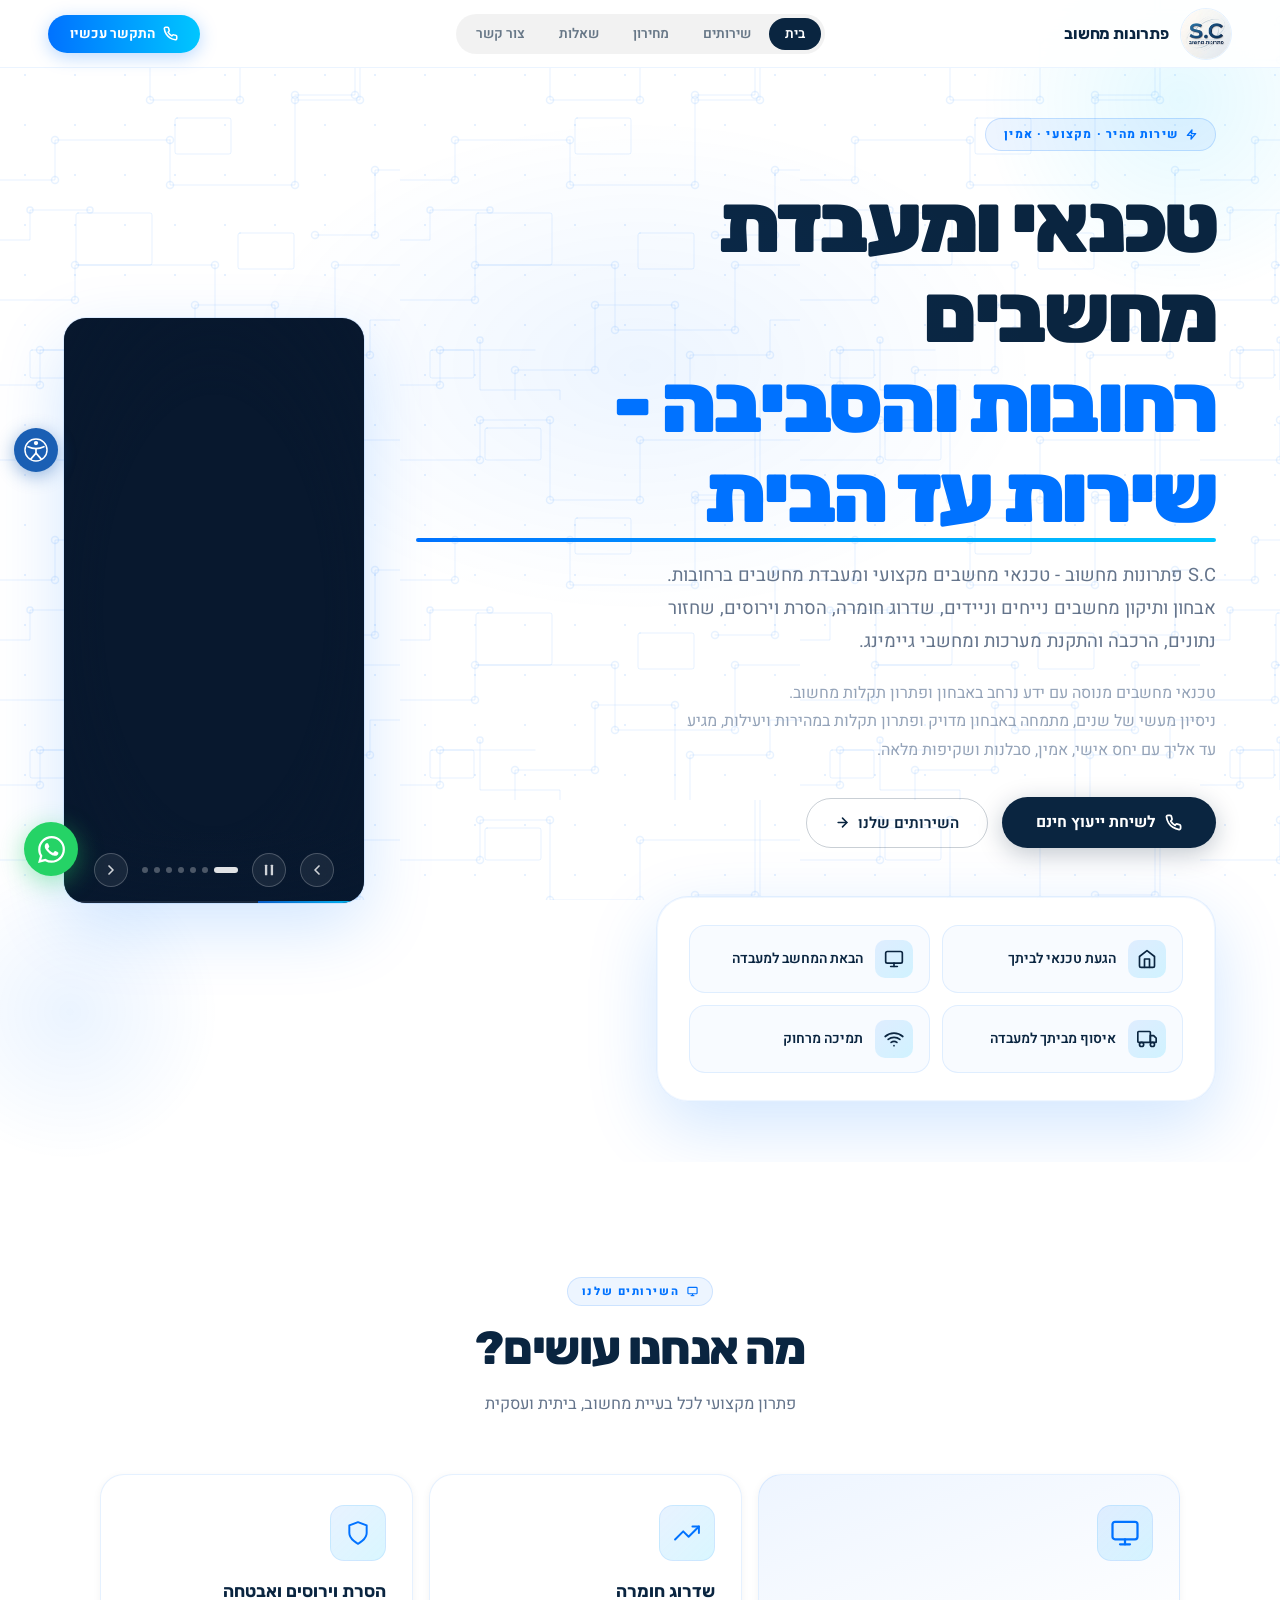
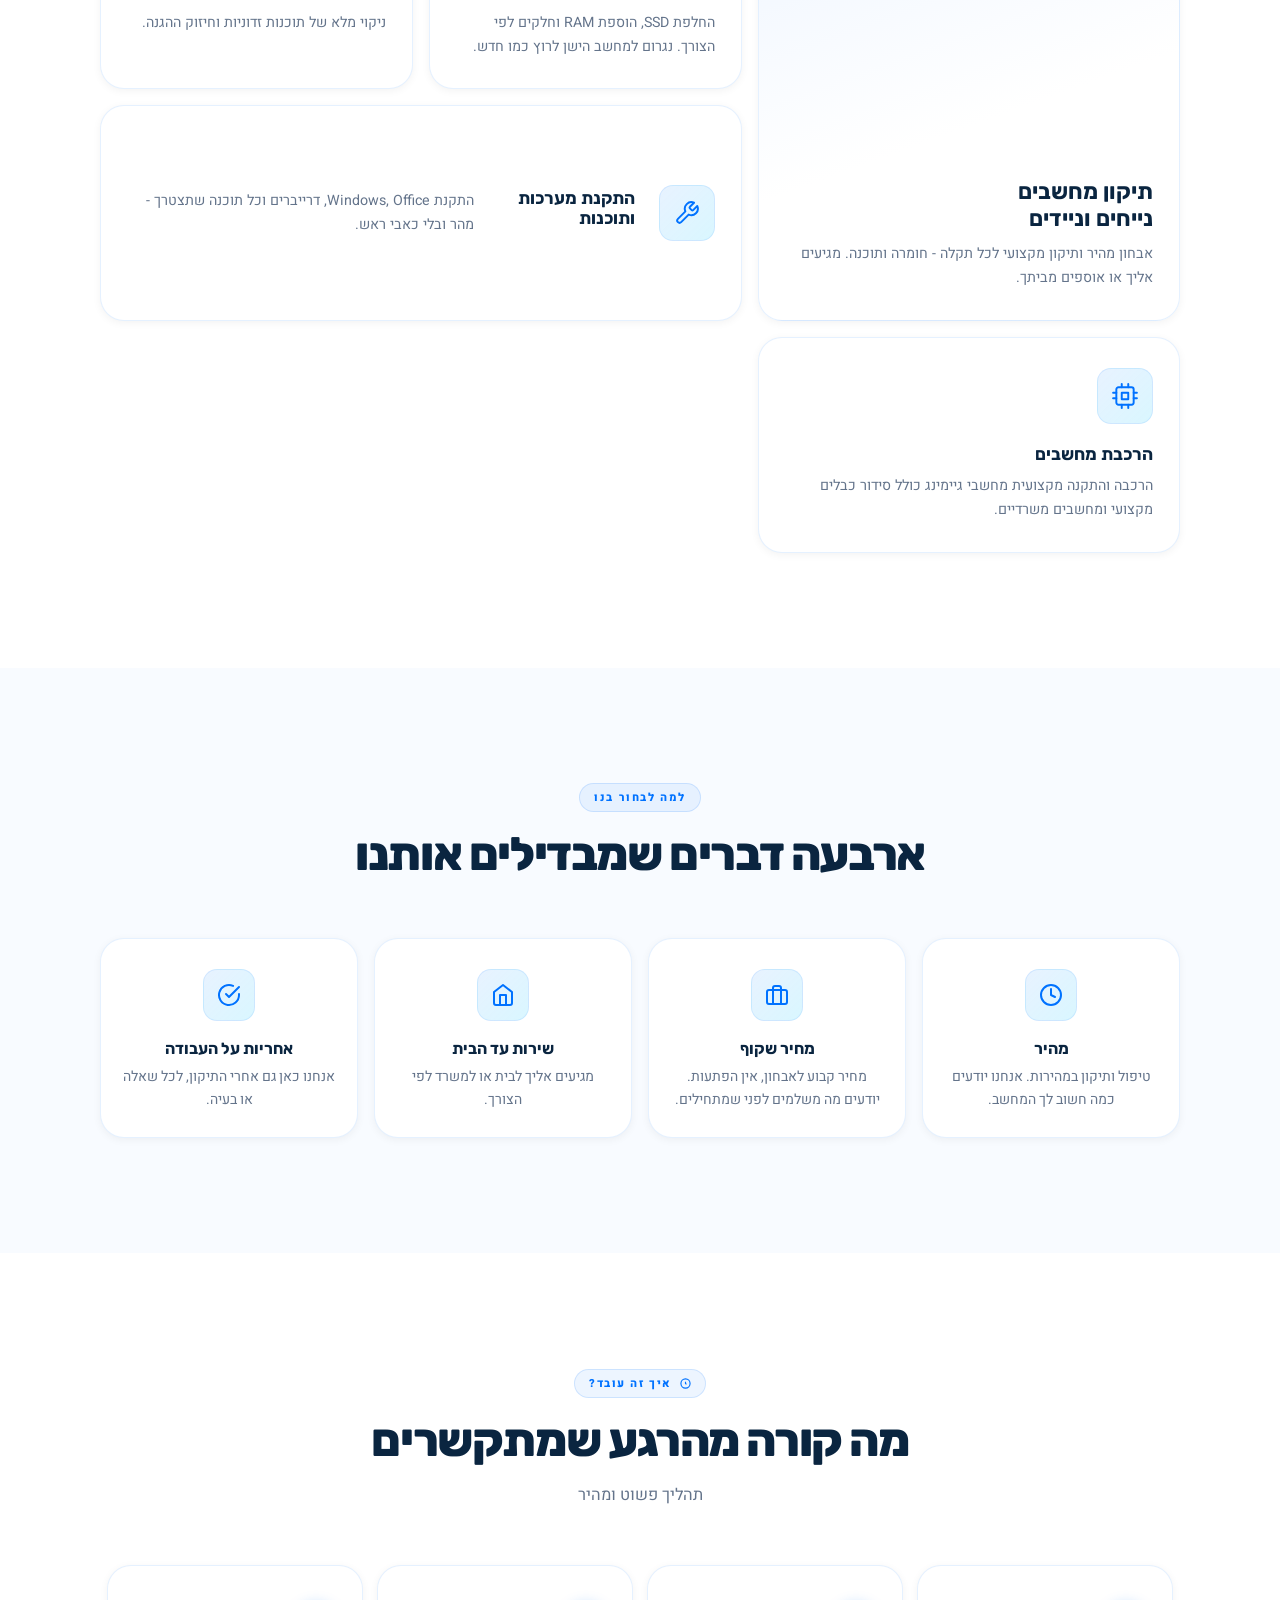
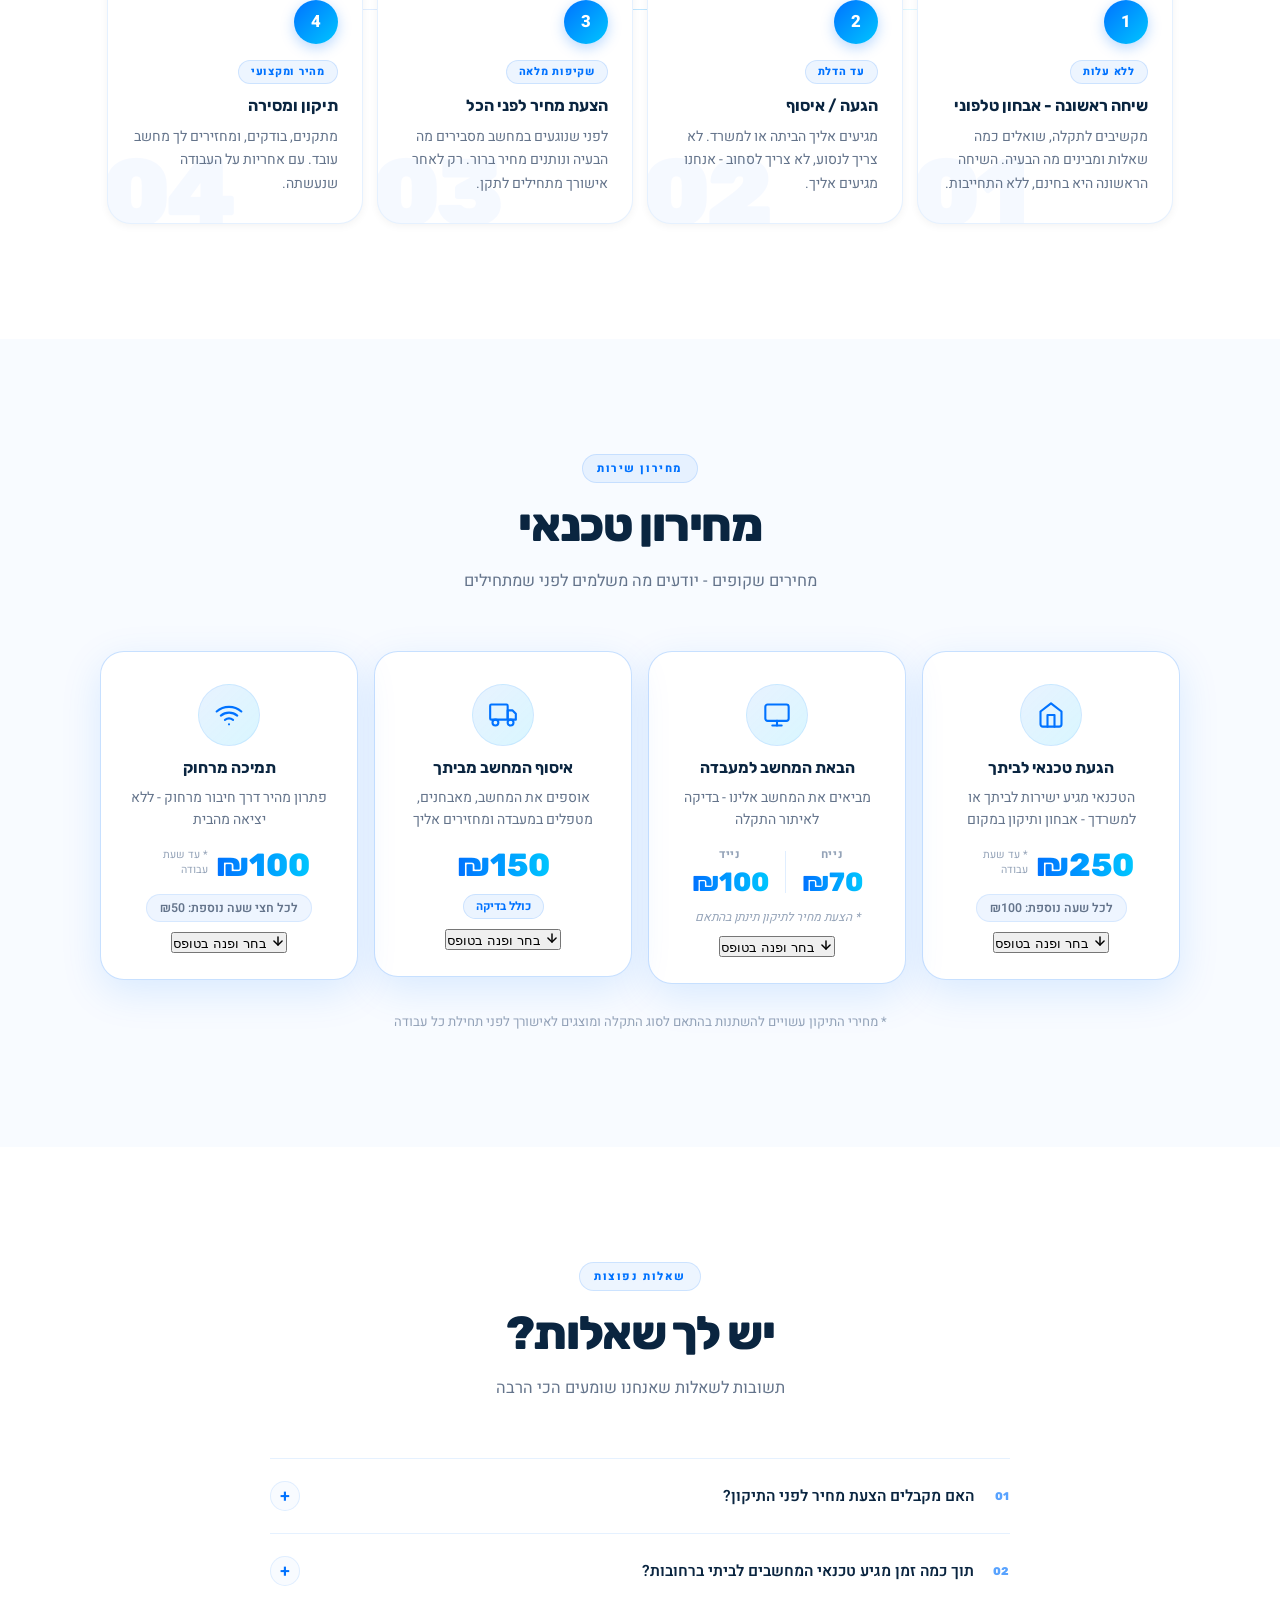
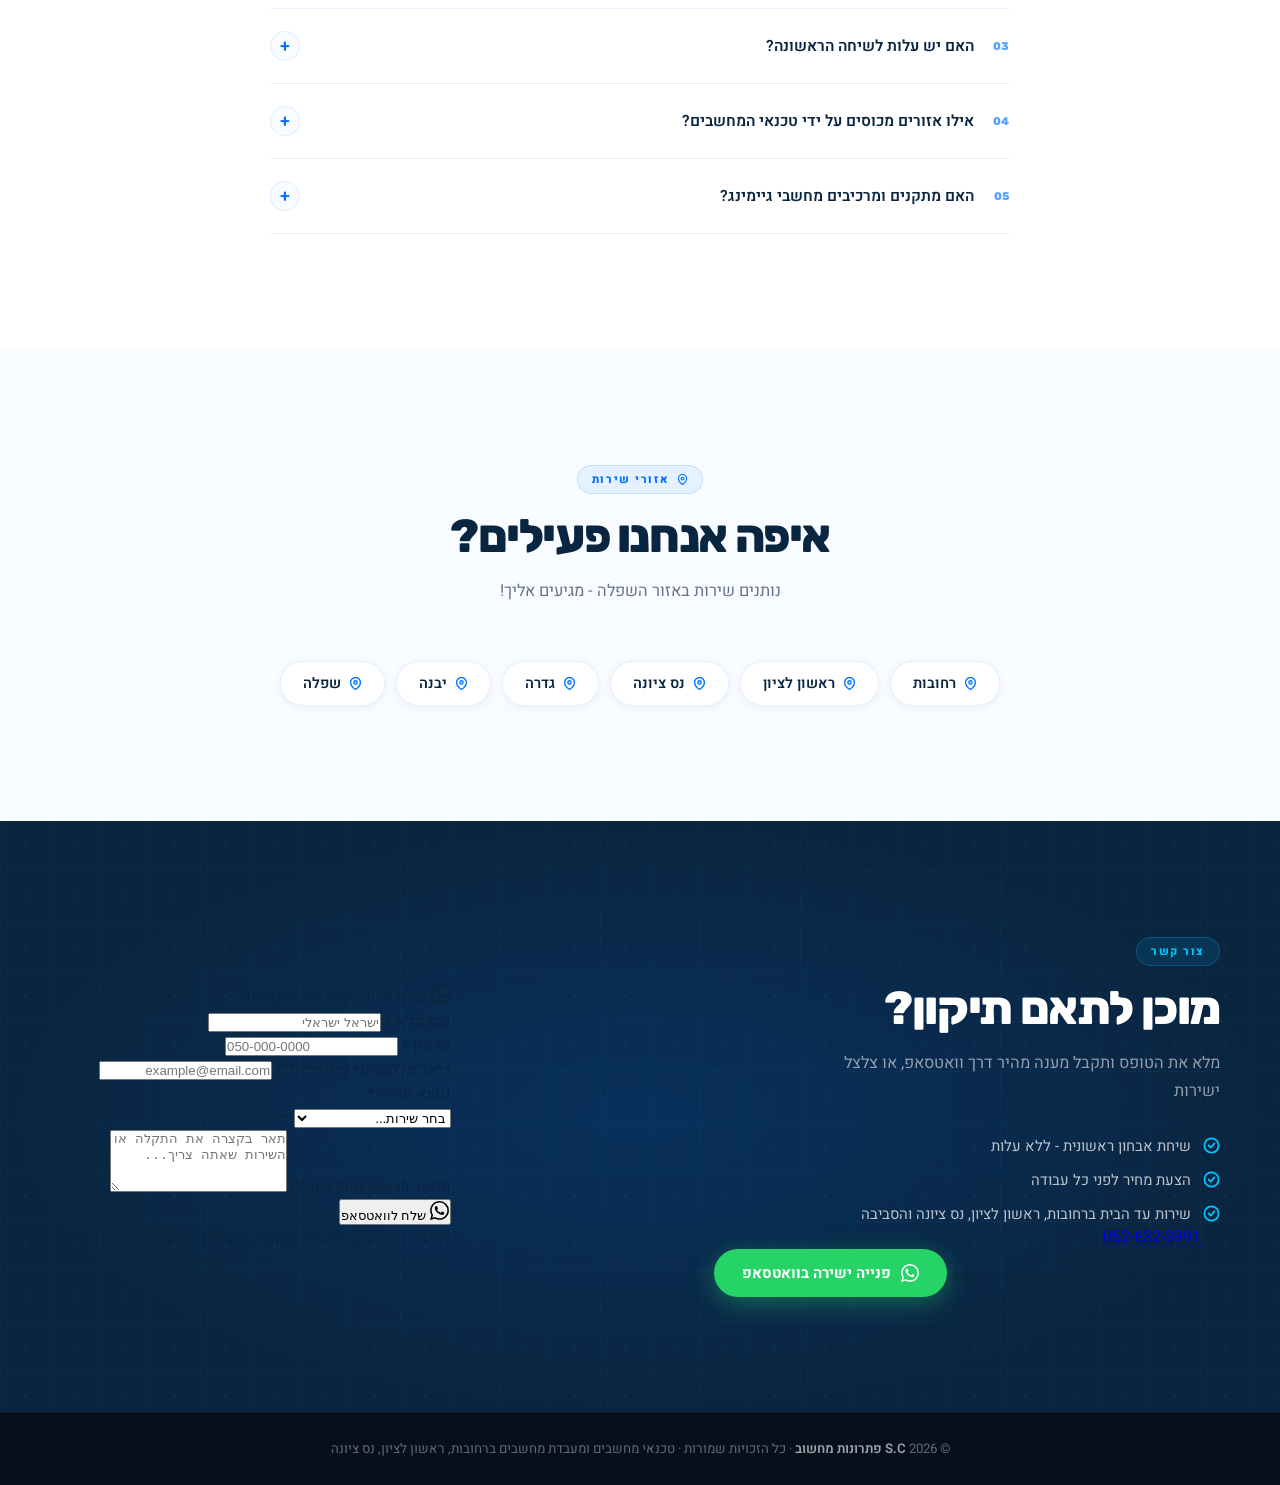
==== commit 3367aad2: "Update index.html" ====
--- a/index.html
+++ b/index.html
@@ -3,25 +3,31 @@
 <head>
   <meta charset="UTF-8" />
   <meta name="viewport" content="width=device-width, initial-scale=1.0" />
-  <title>S.C פתרונות מחשוב | תיקון מחשבים רחובות ראשון לציון נס ציונה</title>
-  <meta name="description" content="S.C פתרונות מחשוב – תיקון מחשבים נייחים וניידים, שדרוג חומרה, הסרת וירוסים והתקנת מערכות. שירות מקצועי ומהיר באזור רחובות, ראשון לציון ונס ציונה." />
-  <meta name="keywords" content="S.C פתרונות מחשוב, תיקון מחשבים רחובות, טכנאי מחשבים ראשון לציון, תיקון לפטופ נס ציונה, שדרוג מחשב, הסרת וירוסים" />
-  <meta property="og:title" content="S.C פתרונות מחשוב | תיקון מחשבים" />
-  <meta property="og:description" content="תיקון מחשבים מקצועי עד הבית – רחובות, ראשון לציון, נס ציונה." />
+  <title>טכנאי מחשבים ומעבדת מחשבים ברחובות | S.C פתרונות מחשוב</title>
+  <meta name="description" content="טכנאי ומעבדת מחשבים באזור השפלה – רחובות, נס ציונה, גדרה, מזכרת בתיה, ראשון לציון ויבנה. תיקון מחשבים, שדרוג חומרה, הסרת וירוסים. שירות עד הבית! 052-632-3991" />
+  <meta name="keywords" content="טכנאי מחשבים רחובות, מעבדת מחשבים רחובות, תיקון מחשבים רחובות, טכנאי מחשבים נס ציונה, מעבדת מחשבים נס ציונה, תיקון מחשבים נס ציונה, טכנאי מחשבים גדרה, מעבדת מחשבים גדרה, תיקון מחשבים גדרה, טכנאי מחשבים מזכרת בתיה, תיקון מחשבים מזכרת בתיה, טכנאי מחשבים ראשון לציון, מעבדת מחשבים ראשון לציון, טכנאי מחשבים יבנה, תיקון מחשבים יבנה, טכנאי מחשבים אזור השפלה, שדרוג מחשב, הסרת וירוסים, הרכבת מחשב גיימינג, S.C פתרונות מחשוב" />
+  <meta property="og:title" content="טכנאי מחשבים ומעבדת מחשבים ברחובות | S.C פתרונות מחשוב" />
+  <meta property="og:description" content="טכנאי מחשבים ומעבדת מחשבים באזור השפלה – רחובות, נס ציונה, גדרה, מזכרת בתיה, ראשון לציון ויבנה. שירות עד הבית! 052-632-3991" />
   <meta property="og:type" content="website" />
   <meta property="og:url" content="https://sc-computers.co.il/" />
   <meta property="og:image" content="https://sc-computers.co.il/logo.png" />
   <meta property="og:locale" content="he_IL" />
   <meta property="og:site_name" content="S.C פתרונות מחשוב" />
-  <meta name="twitter:card" content="summary" />
-  <meta name="twitter:title" content="S.C פתרונות מחשוב | תיקון מחשבים" />
-  <meta name="twitter:description" content="תיקון מחשבים מקצועי עד הבית – רחובות, ראשון לציון, נס ציונה." />
+  <meta property="og:image:width" content="512" />
+  <meta property="og:image:height" content="512" />
+  <meta property="og:image:alt" content="לוגו S.C פתרונות מחשוב - טכנאי מחשבים ומעבדת מחשבים ברחובות" />
+  <meta name="twitter:card" content="summary_large_image" />
+  <meta name="twitter:title" content="טכנאי מחשבים ומעבדת מחשבים ברחובות | S.C פתרונות מחשוב" />
+  <meta name="twitter:description" content="טכנאי מחשבים ומעבדת מחשבים באזור השפלה – רחובות, נס ציונה, גדרה, מזכרת בתיה, ראשון לציון. שירות עד הבית!" />
   <meta name="twitter:image" content="https://sc-computers.co.il/logo.png" />
   <meta name="robots" content="index, follow" />
-  <meta name="geo.region" content="IL" />
+  <meta name="geo.region" content="IL-M" />
   <meta name="geo.placename" content="רחובות" />
+  <meta name="geo.position" content="31.8969;34.8186" />
+  <meta name="ICBM" content="31.8969, 34.8186" />
   <link rel="canonical" href="https://sc-computers.co.il/" />
   <link rel="alternate" hreflang="he" href="https://sc-computers.co.il/" />
+  <link rel="sitemap" type="application/xml" title="Sitemap" href="/sitemap.xml" />
   <link rel="icon" type="image/png" href="logo.png" />
   <link rel="preconnect" href="https://fonts.googleapis.com" />
   <link rel="preconnect" href="https://fonts.gstatic.com" crossorigin />
@@ -29,18 +35,118 @@
   <link rel="stylesheet" href="style.css" />
   <script type="application/ld+json">
   {
-    "@context": "https://schema.org", "@type": "LocalBusiness",
+    "@context": "https://schema.org",
+    "@type": ["LocalBusiness", "ProfessionalService"],
+    "@id": "https://sc-computers.co.il/#business",
     "name": "S.C פתרונות מחשוב",
-    "description": "תיקון מחשבים נייחים וניידים, שדרוג חומרה, הסרת וירוסים והתקנת מערכות.",
+    "alternateName": ["טכנאי מחשבים רחובות", "מעבדת מחשבים רחובות", "SC פתרונות מחשוב"],
+    "description": "טכנאי מחשבים מקצועי ומעבדת מחשבים ברחובות. תיקון מחשבים נייחים וניידים, שדרוג חומרה, הסרת וירוסים, הרכבת מחשבי גיימינג והתקנת מערכות. שירות עד הבית.",
     "telephone": "+972-52-632-3991",
     "url": "https://sc-computers.co.il/",
-    "image": "https://sc-computers.co.il/logo.png", "priceRange": "₪₪",
-    "areaServed": ["רחובות","ראשון לציון","נס ציונה","יבנה","גדרה"],
-    "address": { "@type": "PostalAddress", "addressRegion": "מרכז", "addressCountry": "IL" },
+    "image": "https://sc-computers.co.il/logo.png",
+    "priceRange": "₪₪",
+    "currenciesAccepted": "ILS",
+    "paymentAccepted": "מזומן, העברה בנקאית, ביט",
+    "areaServed": [
+      {"@type": "City", "name": "רחובות"},
+      {"@type": "City", "name": "ראשון לציון"},
+      {"@type": "City", "name": "נס ציונה"},
+      {"@type": "City", "name": "יבנה"},
+      {"@type": "City", "name": "גדרה"},
+      {"@type": "City", "name": "מזכרת בתיה"},
+      {"@type": "City", "name": "קריית עקרון"},
+      {"@type": "City", "name": "בית גמליאל"},
+      {"@type": "City", "name": "נחלת יהודה"},
+      {"@type": "AdministrativeArea", "name": "אזור השפלה"}
+    ],
+    "address": {
+      "@type": "PostalAddress",
+      "addressLocality": "רחובות",
+      "addressRegion": "מרכז",
+      "addressCountry": "IL"
+    },
+    "geo": {
+      "@type": "GeoCoordinates",
+      "latitude": "31.8969",
+      "longitude": "34.8186"
+    },
+    "serviceType": ["תיקון מחשבים", "טכנאי מחשבים", "מעבדת מחשבים", "שדרוג חומרה", "הסרת וירוסים", "הרכבת מחשב גיימינג", "תמיכה מרחוק"],
+    "hasOfferCatalog": {
+      "@type": "OfferCatalog",
+      "name": "שירותי מחשוב",
+      "itemListElement": [
+        {"@type": "Offer", "itemOffered": {"@type": "Service", "name": "הגעת טכנאי מחשבים לבית הלקוח"}, "price": "250", "priceCurrency": "ILS"},
+        {"@type": "Offer", "itemOffered": {"@type": "Service", "name": "תיקון במעבדת המחשבים - מחשב נייח"}, "price": "70", "priceCurrency": "ILS"},
+        {"@type": "Offer", "itemOffered": {"@type": "Service", "name": "תיקון במעבדת המחשבים - מחשב נייד"}, "price": "100", "priceCurrency": "ILS"},
+        {"@type": "Offer", "itemOffered": {"@type": "Service", "name": "איסוף מחשב לביתך ותיקון במעבדה"}, "price": "150", "priceCurrency": "ILS"},
+        {"@type": "Offer", "itemOffered": {"@type": "Service", "name": "תמיכה מרחוק"}, "price": "100", "priceCurrency": "ILS"}
+      ]
+    },
     "openingHoursSpecification": [
       {"@type":"OpeningHoursSpecification","dayOfWeek":["Monday","Tuesday","Wednesday","Thursday","Sunday"],"opens":"10:00","closes":"20:00"},
       {"@type":"OpeningHoursSpecification","dayOfWeek":"Friday","opens":"10:00","closes":"14:00"}
+    ],
+    "contactPoint": {
+      "@type": "ContactPoint",
+      "telephone": "+972-52-632-3991",
+      "contactType": "customer service",
+      "availableLanguage": "Hebrew",
+      "areaServed": "IL",
+      "hoursAvailable": [
+        {"@type":"OpeningHoursSpecification","dayOfWeek":["Monday","Tuesday","Wednesday","Thursday","Sunday"],"opens":"10:00","closes":"20:00"},
+        {"@type":"OpeningHoursSpecification","dayOfWeek":"Friday","opens":"10:00","closes":"14:00"}
+      ]
+    },
+    "sameAs": [
+      "https://wa.me/972526323991"
     ]
+  }
+  </script>
+  <script type="application/ld+json">
+  {
+    "@context": "https://schema.org",
+    "@type": "FAQPage",
+    "mainEntity": [
+      {
+        "@type": "Question",
+        "name": "האם מקבלים הצעת מחיר לפני התיקון?",
+        "acceptedAnswer": {"@type": "Answer", "text": "כן, תמיד. לפני שמתחילים כל עבודה נסביר מה הבעיה ונציג מחיר מפורט. רק לאחר שאתה מאשר מתחילים."}
+      },
+      {
+        "@type": "Question",
+        "name": "תוך כמה זמן מגיע טכנאי המחשבים לביתי?",
+        "acceptedAnswer": {"@type": "Answer", "text": "ניתן לתאם הגעה מיידית של טכנאי המחשבים בהתאם לזמינות. ברוב המקרים מגיעים לרחובות, נס ציונה, גדרה, מזכרת בתיה, ראשון לציון ויבנה תוך שעות ספורות."}
+      },
+      {
+        "@type": "Question",
+        "name": "האם יש עלות לשיחה הראשונה?",
+        "acceptedAnswer": {"@type": "Answer", "text": "לא, אבחון טלפוני ראשוני הוא ללא עלות."}
+      },
+      {
+        "@type": "Question",
+        "name": "אילו אזורים מכוסים על ידי טכנאי המחשבים?",
+        "acceptedAnswer": {"@type": "Answer", "text": "טכנאי המחשבים פעיל בכל אזור השפלה: רחובות, נס ציונה, גדרה, מזכרת בתיה, קריית עקרון, ראשון לציון, יבנה, בית גמליאל ונחלת יהודה. לא בטוח אם מגיעים לאזורך? צור קשר."}
+      },
+      {
+        "@type": "Question",
+        "name": "האם אפשר להביא מחשב גיימינג לתיקון במעבדה?",
+        "acceptedAnswer": {"@type": "Answer", "text": "כן, מעבדת המחשבים מתמחה גם בתיקון, שדרוג והרכבת מחשבי גיימינג. ניתן להביא את המחשב למעבדה או לתאם הגעת טכנאי לביתך."}
+      }
+    ]
+  }
+  </script>
+  <script type="application/ld+json">
+  {
+    "@context": "https://schema.org",
+    "@type": "WebSite",
+    "@id": "https://sc-computers.co.il/#website",
+    "url": "https://sc-computers.co.il/",
+    "name": "S.C פתרונות מחשוב",
+    "description": "טכנאי מחשבים ומעבדת מחשבים ברחובות ואזור השפלה",
+    "inLanguage": "he",
+    "publisher": {
+      "@id": "https://sc-computers.co.il/#business"
+    }
   }
   </script>
 </head>
@@ -114,17 +220,17 @@
     </div>
 
     <h1 id="hero-heading" data-reveal="up">
-      S.C פתרונות מחשוב<br/>
-      <span class="accent-word">שירות עד הבית</span>
+      טכנאי ומעבדת מחשבים<br/>
+      <span class="accent-word">רחובות והסביבה - שירות עד הבית</span>
     </h1>
 
     <p class="hero-lead" data-reveal="up" style="--d:.12s">
-      אבחון ותיקון מחשבים נייחים וניידים, שדרוג חומרה, הסרת וירוסים, הרכבה והתקנת מערכות קצה ומחשבי גיימינג.
+      S.C פתרונות מחשוב - טכנאי מחשבים מקצועי ומעבדת מחשבים ברחובות. אבחון ותיקון מחשבים נייחים וניידים, שדרוג חומרה, הסרת וירוסים, שחזור נתונים, הרכבה והתקנת מערכות ומחשבי גיימינג.
     </p>
 
     <p class="hero-about" data-reveal="up" style="--d:.17s">
-      טכנאי מנוסה ומקצועי, עם ידע נרחב באבחון ופתרון תקלות מחשוב.<br/>
-      ניסיון מעשי של שנים בתחום, מתמחה באבחון מדויק ופתרון תקלות במהירות ויעילות, מגיע עד אליך עם יחס אישי, אמין, סבלנות ושקיפות מלאה.
+      טכנאי מחשבים מנוסה עם ידע נרחב באבחון ופתרון תקלות מחשוב.<br/>
+      ניסיון מעשי של שנים, מתמחה באבחון מדויק ופתרון תקלות במהירות ויעילות, מגיע עד אליך עם יחס אישי, אמין, סבלנות ושקיפות מלאה.
     </p>
 
     <div class="hero-btns" data-reveal="up" style="--d:.22s">
@@ -204,6 +310,11 @@
           <source src="videos/video6.mp4" type="video/mp4">
         </video>
       </div>
+      <div class="hvp-slide">
+        <video class="hvp-video" muted loop playsinline preload="auto">
+          <source src="videos/video7.mp4" type="video/mp4">
+        </video>
+      </div>
     </div>
 
     <!-- Arrow + dot controls at bottom -->
@@ -226,6 +337,7 @@
         <button class="hvp-dot"        onclick="hvpGoTo(3)" aria-label="סרטון 4"></button>
         <button class="hvp-dot"        onclick="hvpGoTo(4)" aria-label="סרטון 5"></button>
         <button class="hvp-dot"        onclick="hvpGoTo(5)" aria-label="סרטון 6"></button>
+        <button class="hvp-dot"        onclick="hvpGoTo(6)" aria-label="סרטון 7"></button>
       </div>
       <button class="hvp-arrow" onclick="hvpNext()" aria-label="סרטון הבא">
         <svg width="16" height="16" viewBox="0 0 24 24" fill="none" stroke="currentColor" stroke-width="2.5" stroke-linecap="round" stroke-linejoin="round" aria-hidden="true"><polyline points="9 18 15 12 9 6"/></svg>
@@ -286,10 +398,16 @@
         <span class="service-icon" aria-hidden="true">
           <svg width="26" height="26" viewBox="0 0 24 24" fill="none" stroke="currentColor" stroke-width="1.8" stroke-linecap="round" stroke-linejoin="round"><path d="M14.7 6.3a1 1 0 0 0 0 1.4l1.6 1.6a1 1 0 0 0 1.4 0l3.77-3.77a6 6 0 0 1-7.94 7.94l-6.91 6.91a2.12 2.12 0 0 1-3-3l6.91-6.91a6 6 0 0 1 7.94-7.94l-3.76 3.76z"/></svg>
         </span>
-        <div class="svc-text">
-          <h3>התקנת מערכות ותוכנות</h3>
-          <p>התקנת Windows, Office, דרייברים וכל תוכנה שתצטרך - מהר ובלי כאבי ראש.</p>
-        </div>
+        <h3>התקנת מערכות ותוכנות</h3>
+        <p>התקנת Windows, Office, דרייברים וכל תוכנה שתצטרך - מהר ובלי כאבי ראש.</p>
+      </article>
+
+      <article class="service-card svc-5" data-reveal="flip" style="--d:.33s">
+        <span class="service-icon" aria-hidden="true">
+          <svg width="26" height="26" viewBox="0 0 24 24" fill="none" stroke="currentColor" stroke-width="1.8" stroke-linecap="round" stroke-linejoin="round"><rect x="4" y="4" width="16" height="16" rx="2"/><rect x="9" y="9" width="6" height="6"/><line x1="9" y1="1" x2="9" y2="4"/><line x1="15" y1="1" x2="15" y2="4"/><line x1="9" y1="20" x2="9" y2="23"/><line x1="15" y1="20" x2="15" y2="23"/><line x1="20" y1="9" x2="23" y2="9"/><line x1="20" y1="14" x2="23" y2="14"/><line x1="1" y1="9" x2="4" y2="9"/><line x1="1" y1="14" x2="4" y2="14"/></svg>
+        </span>
+        <h3>הרכבת מחשבים</h3>
+        <p>הרכבה והתקנה מקצועית מחשבי גיימינג כולל סידור כבלים מקצועי ומחשבים משרדיים.</p>
       </article>
     </div>
 
@@ -391,6 +509,10 @@
         <p class="pricing-desc">הטכנאי מגיע ישירות לביתך או למשרדך - אבחון ותיקון במקום</p>
         <div class="pricing-price-row"><div class="pricing-price">₪250</div><span class="pricing-per-hour">* עד שעת עבודה</span></div>
         <span class="pricing-extra-rate">לכל שעה נוספת: ₪100</span>
+        <button class="pricing-select-btn" onclick="selectService('הגעת טכנאי לביתי')" aria-label="בחר שירות הגעת טכנאי ועבור לטופס">
+          <svg width="14" height="14" viewBox="0 0 24 24" fill="none" stroke="currentColor" stroke-width="2.5" stroke-linecap="round" stroke-linejoin="round" aria-hidden="true"><line x1="12" y1="5" x2="12" y2="19"/><polyline points="19 12 12 19 5 12"/></svg>
+          בחר ופנה בטופס
+        </button>
       </div>
 
       <div class="pricing-card" data-reveal="up" style="--d:.10s">
@@ -403,6 +525,10 @@
           <div class="pricing-split-item"><span class="pricing-split-label">נייד</span><span class="pricing-split-price">₪100</span></div>
         </div>
         <span class="pricing-asterisk">* הצעת מחיר לתיקון תינתן בהתאם</span>
+        <button class="pricing-select-btn" onclick="selectService('הבאת המחשב למעבדה')" aria-label="בחר שירות הבאת מחשב למעבדה ועבור לטופס">
+          <svg width="14" height="14" viewBox="0 0 24 24" fill="none" stroke="currentColor" stroke-width="2.5" stroke-linecap="round" stroke-linejoin="round" aria-hidden="true"><line x1="12" y1="5" x2="12" y2="19"/><polyline points="19 12 12 19 5 12"/></svg>
+          בחר ופנה בטופס
+        </button>
       </div>
 
       <div class="pricing-card" data-reveal="up" style="--d:.20s">
@@ -411,6 +537,10 @@
         <p class="pricing-desc">אוספים את המחשב, מאבחנים, מטפלים במעבדה ומחזירים אליך</p>
         <div class="pricing-price">₪150</div>
         <span class="pricing-note-badge">כולל בדיקה</span>
+        <button class="pricing-select-btn" onclick="selectService('איסוף המחשב מביתי')" aria-label="בחר שירות איסוף מהבית ועבור לטופס">
+          <svg width="14" height="14" viewBox="0 0 24 24" fill="none" stroke="currentColor" stroke-width="2.5" stroke-linecap="round" stroke-linejoin="round" aria-hidden="true"><line x1="12" y1="5" x2="12" y2="19"/><polyline points="19 12 12 19 5 12"/></svg>
+          בחר ופנה בטופס
+        </button>
       </div>
 
       <div class="pricing-card" data-reveal="up" style="--d:.30s">
@@ -419,6 +549,10 @@
         <p class="pricing-desc">פתרון מהיר דרך חיבור מרחוק - ללא יציאה מהבית</p>
         <div class="pricing-price-row"><div class="pricing-price">₪100</div><span class="pricing-per-hour">* עד שעת עבודה</span></div>
         <span class="pricing-extra-rate">לכל חצי שעה נוספת: ₪50</span>
+        <button class="pricing-select-btn" onclick="selectService('תמיכה מרחוק')" aria-label="בחר שירות תמיכה מרחוק ועבור לטופס">
+          <svg width="14" height="14" viewBox="0 0 24 24" fill="none" stroke="currentColor" stroke-width="2.5" stroke-linecap="round" stroke-linejoin="round" aria-hidden="true"><line x1="12" y1="5" x2="12" y2="19"/><polyline points="19 12 12 19 5 12"/></svg>
+          בחר ופנה בטופס
+        </button>
       </div>
 
     </div>
@@ -445,10 +579,10 @@
       </div>
       <div class="faq-item" role="listitem" data-reveal="up" style="--d:.08s">
         <button class="faq-q" onclick="toggleFaq(this)" aria-expanded="false">
-          <span class="faq-q-inner"><span class="faq-num">02</span>תוך כמה זמן מגיעים?</span>
+          <span class="faq-q-inner"><span class="faq-num">02</span>תוך כמה זמן מגיע טכנאי המחשבים לביתי ברחובות?</span>
           <span class="faq-icon" aria-hidden="true">+</span>
         </button>
-        <div class="faq-a" role="region">ניתן לתאם הגעה מיידית בהתאם לזמינות ולמיקום.</div>
+        <div class="faq-a" role="region">ניתן לתאם הגעה מיידית בהתאם לזמינות. ברוב המקרים טכנאי המחשבים מגיע לרחובות, ראשון לציון ונס ציונה תוך שעות ספורות.</div>
       </div>
       <div class="faq-item" role="listitem" data-reveal="up" style="--d:.16s">
         <button class="faq-q" onclick="toggleFaq(this)" aria-expanded="false">
@@ -459,10 +593,17 @@
       </div>
       <div class="faq-item" role="listitem" data-reveal="up" style="--d:.24s">
         <button class="faq-q" onclick="toggleFaq(this)" aria-expanded="false">
-          <span class="faq-q-inner"><span class="faq-num">04</span>אילו אזורים אתם מכסים?</span>
+          <span class="faq-q-inner"><span class="faq-num">04</span>אילו אזורים מכוסים על ידי טכנאי המחשבים?</span>
           <span class="faq-icon" aria-hidden="true">+</span>
         </button>
-        <div class="faq-a" role="region">פעילים באזור השפלה: רחובות, ראשון לציון, נס ציונה וסביבתן. לא בטוח אם מגיעים לאזורך? צור קשר.</div>
+        <div class="faq-a" role="region">פעילים באזור השפלה: רחובות, ראשון לציון, נס ציונה, יבנה, גדרה וסביבתן. לא בטוח אם מגיעים לאזורך? צור קשר.</div>
+      </div>
+      <div class="faq-item" role="listitem" data-reveal="up" style="--d:.32s">
+        <button class="faq-q" onclick="toggleFaq(this)" aria-expanded="false">
+          <span class="faq-q-inner"><span class="faq-num">05</span>האם מתקנים ומרכיבים מחשבי גיימינג?</span>
+          <span class="faq-icon" aria-hidden="true">+</span>
+        </button>
+        <div class="faq-a" role="region">כן! מעבדת המחשבים שלנו מתמחה גם בהרכבה, תיקון ושדרוג מחשבי גיימינג – כולל סידור כבלים מקצועי. ניתן להביא את המחשב למעבדה או לתאם הגעת טכנאי לביתך.</div>
       </div>
     </div>
   </div>
@@ -495,35 +636,94 @@
 <!-- ════ CONTACT ════ -->
 <section id="contact" aria-labelledby="contact-heading">
   <div class="contact-inner">
+
+    <!-- Left: info -->
     <div class="contact-left" data-reveal="right">
       <div class="section-eyebrow light">צור קשר</div>
       <h2 class="section-title light" id="contact-heading">מוכן לתאם תיקון?</h2>
-      <p class="section-sub light">שיחה קצרה מספיקה, נאבחן את הבעיה ונציע פתרון</p>
+      <p class="section-sub light">מלא את הטופס ותקבל מענה מהיר דרך וואטסאפ, או צלצל ישירות</p>
       <ul class="contact-feature-list" aria-label="תנאי שירות">
         <li><svg width="17" height="17" viewBox="0 0 24 24" fill="none" stroke="currentColor" stroke-width="2.5" stroke-linecap="round" stroke-linejoin="round" aria-hidden="true"><circle cx="12" cy="12" r="10"/><polyline points="8 12 11 15 16 9"/></svg>שיחת אבחון ראשונית - ללא עלות</li>
         <li><svg width="17" height="17" viewBox="0 0 24 24" fill="none" stroke="currentColor" stroke-width="2.5" stroke-linecap="round" stroke-linejoin="round" aria-hidden="true"><circle cx="12" cy="12" r="10"/><polyline points="8 12 11 15 16 9"/></svg>הצעת מחיר לפני כל עבודה</li>
         <li><svg width="17" height="17" viewBox="0 0 24 24" fill="none" stroke="currentColor" stroke-width="2.5" stroke-linecap="round" stroke-linejoin="round" aria-hidden="true"><circle cx="12" cy="12" r="10"/><polyline points="8 12 11 15 16 9"/></svg>שירות עד הבית ברחובות, ראשון לציון, נס ציונה והסביבה</li>
       </ul>
-    </div>
-    <div class="contact-right" data-reveal="left" style="--d:.12s">
-      <div class="contact-box">
-        <span class="contact-label"><svg width="13" height="13" viewBox="0 0 24 24" fill="none" stroke="currentColor" stroke-width="2.5" stroke-linecap="round" stroke-linejoin="round" aria-hidden="true"><path d="M22 16.92v3a2 2 0 0 1-2.18 2 19.79 19.79 0 0 1-8.63-3.07 19.5 19.5 0 0 1-6-6 19.79 19.79 0 0 1-3.07-8.67A2 2 0 0 1 4.11 2h3a2 2 0 0 1 2 1.72 12.84 12.84 0 0 0 .7 2.81 2 2 0 0 1-.45 2.11L8.09 9.91a16 16 0 0 0 6 6l1.27-1.27a2 2 0 0 1 2.11-.45 12.84 12.84 0 0 0 2.81.7A2 2 0 0 1 22 16.92z"></path></svg>מתקשרים עכשיו</span>
-        <a href="tel:0526323991" class="contact-phone" aria-label="חייגו 052-632-3991">052-632-3991</a>
-        <div class="contact-divider"></div>
-        <span class="contact-note">א'-ה' 10:00 - 20:00 | שישי 10:00 - 14:00</span>
+
+      <!-- Compact phone + WA strip -->
+      <div class="contact-strip">
+        <div class="contact-strip-phone-row">
+          <svg width="15" height="15" viewBox="0 0 24 24" fill="none" stroke="currentColor" stroke-width="2.5" stroke-linecap="round" stroke-linejoin="round" aria-hidden="true"><path d="M22 16.92v3a2 2 0 0 1-2.18 2 19.79 19.79 0 0 1-8.63-3.07 19.5 19.5 0 0 1-6-6 19.79 19.79 0 0 1-3.07-8.67A2 2 0 0 1 4.11 2h3a2 2 0 0 1 2 1.72 12.84 12.84 0 0 0 .7 2.81 2 2 0 0 1-.45 2.11L8.09 9.91a16 16 0 0 0 6 6l1.27-1.27a2 2 0 0 1 2.11-.45 12.84 12.84 0 0 0 2.81.7A2 2 0 0 1 22 16.92z"/></svg>
+          <a href="tel:0526323991" class="contact-strip-num" aria-label="חייגו 052-632-3991">052-632-3991</a>
+        </div>
+        <span class="contact-strip-hours">א'-ה' 10:00 - 20:00 | שישי 10:00 - 14:00</span>
         <a href="https://wa.me/972526323991" class="contact-wa" target="_blank" rel="noopener noreferrer" aria-label="שלח הודעת וואטסאפ">
           <svg xmlns="http://www.w3.org/2000/svg" width="18" height="18" viewBox="0 0 24 24" fill="currentColor" aria-hidden="true"><path d="M17.472 14.382c-.297-.149-1.758-.867-2.03-.967-.273-.099-.471-.148-.67.15-.197.297-.767.966-.94 1.164-.173.199-.347.223-.644.075-.297-.15-1.255-.463-2.39-1.475-.883-.788-1.48-1.761-1.653-2.059-.173-.297-.018-.458.13-.606.134-.133.298-.347.446-.52.149-.174.198-.298.298-.497.099-.198.05-.371-.025-.52-.075-.149-.669-1.612-.916-2.207-.242-.579-.487-.5-.669-.51-.173-.008-.371-.01-.57-.01-.198 0-.52.074-.792.372-.272.297-1.04 1.016-1.04 2.479 0 1.462 1.065 2.875 1.213 3.074.149.198 2.096 3.2 5.077 4.487.709.306 1.262.489 1.694.625.712.227 1.36.195 1.871.118.571-.085 1.758-.719 2.006-1.413.248-.694.248-1.289.173-1.413-.074-.124-.272-.198-.57-.347m-5.421 7.403h-.004a9.87 9.87 0 01-5.031-1.378l-.361-.214-3.741.982.998-3.648-.235-.374a9.86 9.86 0 01-1.51-5.26c.001-5.45 4.436-9.884 9.888-9.884 2.64 0 5.122 1.03 6.988 2.898a9.825 9.825 0 012.893 6.994c-.003 5.45-4.437 9.884-9.885 9.884m8.413-18.297A11.815 11.815 0 0012.05 0C5.495 0 .16 5.335.157 11.892c0 2.096.547 4.142 1.588 5.945L.057 24l6.305-1.654a11.882 11.882 0 005.683 1.448h.005c6.554 0 11.89-5.335 11.893-11.893a11.821 11.821 0 00-3.48-8.413z"/></svg>
-          שלח הודעת וואטסאפ
+          פנייה ישירה בוואטסאפ
         </a>
       </div>
     </div>
+
+    <!-- Right: form -->
+    <div class="contact-right" data-reveal="left" style="--d:.12s">
+      <form id="contactForm" class="contact-form" novalidate aria-label="טופס פנייה">
+
+        <div class="contact-form-header">
+          <svg xmlns="http://www.w3.org/2000/svg" width="20" height="20" viewBox="0 0 24 24" fill="currentColor" aria-hidden="true"><path d="M17.472 14.382c-.297-.149-1.758-.867-2.03-.967-.273-.099-.471-.148-.67.15-.197.297-.767.966-.94 1.164-.173.199-.347.223-.644.075-.297-.15-1.255-.463-2.39-1.475-.883-.788-1.48-1.761-1.653-2.059-.173-.297-.018-.458.13-.606.134-.133.298-.347.446-.52.149-.174.198-.298.298-.497.099-.198.05-.371-.025-.52-.075-.149-.669-1.612-.916-2.207-.242-.579-.487-.5-.669-.51-.173-.008-.371-.01-.57-.01-.198 0-.52.074-.792.372-.272.297-1.04 1.016-1.04 2.479 0 1.462 1.065 2.875 1.213 3.074.149.198 2.096 3.2 5.077 4.487.709.306 1.262.489 1.694.625.712.227 1.36.195 1.871.118.571-.085 1.758-.719 2.006-1.413.248-.694.248-1.289.173-1.413-.074-.124-.272-.198-.57-.347m-5.421 7.403h-.004a9.87 9.87 0 01-5.031-1.378l-.361-.214-3.741.982.998-3.648-.235-.374a9.86 9.86 0 01-1.51-5.26c.001-5.45 4.436-9.884 9.888-9.884 2.64 0 5.122 1.03 6.988 2.898a9.825 9.825 0 012.893 6.994c-.003 5.45-4.437 9.884-9.885 9.884m8.413-18.297A11.815 11.815 0 0012.05 0C5.495 0 .16 5.335.157 11.892c0 2.096.547 4.142 1.588 5.945L.057 24l6.305-1.654a11.882 11.882 0 005.683 1.448h.005c6.554 0 11.89-5.335 11.893-11.893a11.821 11.821 0 00-3.48-8.413z"/></svg>
+          <span>שלח פנייה ישירה לוואטסאפ</span>
+        </div>
+
+        <div class="form-row">
+          <div class="form-group">
+            <label for="formName">שם מלא <span class="form-req" aria-hidden="true">*</span></label>
+            <input type="text" id="formName" name="name" placeholder="ישראל ישראלי" required autocomplete="name" />
+          </div>
+          <div class="form-group">
+            <label for="formPhone">טלפון <span class="form-req" aria-hidden="true">*</span></label>
+            <input type="tel" id="formPhone" name="phone" placeholder="050-000-0000" required autocomplete="tel" />
+          </div>
+        </div>
+
+        <div class="form-group">
+          <label for="formEmail">דואר אלקטרוני <span class="form-optional">(אופציונלי)</span></label>
+          <input type="email" id="formEmail" name="email" placeholder="example@email.com" autocomplete="email" />
+        </div>
+
+        <div class="form-group">
+          <label for="formSubject">נושא פנייה <span class="form-req" aria-hidden="true">*</span></label>
+          <div class="form-select-wrap">
+            <select id="formSubject" name="subject" required>
+              <option value="" disabled selected>בחר שירות...</option>
+              <option value="הגעת טכנאי לביתי">הגעת טכנאי לביתי</option>
+              <option value="הבאת המחשב למעבדה">הבאת המחשב למעבדה</option>
+              <option value="איסוף המחשב מביתי">איסוף המחשב מביתי</option>
+              <option value="תמיכה מרחוק">תמיכה מרחוק</option>
+              <option value="הרכבת מחשב גיימינג">הרכבת מחשב גיימינג</option>
+              <option value="אחר / שאלה כללית">אחר / שאלה כללית</option>
+            </select>
+            <svg class="form-select-arrow" width="14" height="14" viewBox="0 0 24 24" fill="none" stroke="currentColor" stroke-width="2.5" stroke-linecap="round" stroke-linejoin="round" aria-hidden="true"><polyline points="6 9 12 15 18 9"/></svg>
+          </div>
+        </div>
+
+        <div class="form-group">
+          <label for="formMessage">תיאור הבעיה <span class="form-optional">(אופציונלי)</span></label>
+          <textarea id="formMessage" name="message" rows="4" placeholder="תאר בקצרה את התקלה או השירות שאתה צריך..."></textarea>
+        </div>
+
+        <button type="submit" class="form-submit">
+          <svg xmlns="http://www.w3.org/2000/svg" width="19" height="19" viewBox="0 0 24 24" fill="currentColor" aria-hidden="true"><path d="M17.472 14.382c-.297-.149-1.758-.867-2.03-.967-.273-.099-.471-.148-.67.15-.197.297-.767.966-.94 1.164-.173.199-.347.223-.644.075-.297-.15-1.255-.463-2.39-1.475-.883-.788-1.48-1.761-1.653-2.059-.173-.297-.018-.458.13-.606.134-.133.298-.347.446-.52.149-.174.198-.298.298-.497.099-.198.05-.371-.025-.52-.075-.149-.669-1.612-.916-2.207-.242-.579-.487-.5-.669-.51-.173-.008-.371-.01-.57-.01-.198 0-.52.074-.792.372-.272.297-1.04 1.016-1.04 2.479 0 1.462 1.065 2.875 1.213 3.074.149.198 2.096 3.2 5.077 4.487.709.306 1.262.489 1.694.625.712.227 1.36.195 1.871.118.571-.085 1.758-.719 2.006-1.413.248-.694.248-1.289.173-1.413-.074-.124-.272-.198-.57-.347m-5.421 7.403h-.004a9.87 9.87 0 01-5.031-1.378l-.361-.214-3.741.982.998-3.648-.235-.374a9.86 9.86 0 01-1.51-5.26c.001-5.45 4.436-9.884 9.888-9.884 2.64 0 5.122 1.03 6.988 2.898a9.825 9.825 0 012.893 6.994c-.003 5.45-4.437 9.884-9.885 9.884m8.413-18.297A11.815 11.815 0 0012.05 0C5.495 0 .16 5.335.157 11.892c0 2.096.547 4.142 1.588 5.945L.057 24l6.305-1.654a11.882 11.882 0 005.683 1.448h.005c6.554 0 11.89-5.335 11.893-11.893a11.821 11.821 0 00-3.48-8.413z"/></svg>
+          שלח לוואטסאפ
+        </button>
+
+        <p class="form-note">לחיצה תפתח שיחת וואטסאפ עם הפרטים מולאים אוטומטית</p>
+      </form>
+    </div>
+
   </div>
 </section>
 
 </main>
 
 <footer>
-  <p>&copy; 2026 <span>S.C פתרונות מחשוב</span> &middot; כל הזכויות שמורות &middot; תיקון מחשבים רחובות, ראשון לציון, נס ציונה</p>
+  <p>&copy; 2026 <span>S.C פתרונות מחשוב</span> &middot; כל הזכויות שמורות &middot; טכנאי מחשבים ומעבדת מחשבים ברחובות, ראשון לציון, נס ציונה</p>
 </footer>
 
 </div><!-- /#page-wrap -->
--- a/style.css
+++ b/style.css
@@ -66,10 +66,19 @@
   height: clamp(420px, 65vh, 600px);
   border-radius: 22px;
   overflow: hidden;
-  background: var(--blue);
-  box-shadow: var(--shadow-lg), 0 0 0 1px rgba(0,114,255,0.12);
-  /* In RTL grid col-2 = physical LEFT side */
+  background: #08182e;
+  box-shadow: var(--shadow-lg), 0 0 0 1px rgba(0,114,255,0.10);
   align-self: center;
+}
+
+/* Cinematic vignette — dark soft frame around all edges */
+.hero-video-panel::after {
+  content: '';
+  position: absolute;
+  inset: 0;
+  background: radial-gradient(ellipse at 50% 50%, transparent 52%, rgba(8,24,46,0.55) 100%);
+  pointer-events: none;
+  z-index: 6;
 }
 
 /* ── Slides ── */
@@ -79,18 +88,28 @@
   position: absolute;
   inset: 0;
   opacity: 0;
-  transition: opacity 1s var(--ease);
+  transition: opacity 1.3s ease-in-out;
   pointer-events: none;
 }
 .hvp-slide.active {
   opacity: 1;
   pointer-events: auto;
+}
+
+/* Ken Burns — subtle slow zoom on the active slide */
+@keyframes hvp-kenburns {
+  from { transform: scale(1.00) translate(0, 0); }
+  to   { transform: scale(1.07) translate(-0.8%, 0.4%); }
+}
+.hvp-slide.active .hvp-video {
+  animation: hvp-kenburns 9s ease-in-out forwards;
 }
 
 .hvp-video {
   width: 100%; height: 100%;
   object-fit: cover;
   display: block;
+  will-change: transform;
 }
 
 /* ── Controls bar at bottom ── */
@@ -101,62 +120,90 @@
   display: flex;
   align-items: center;
   justify-content: center;
-  gap: 12px;
-  padding: 14px 18px;
-  background: linear-gradient(0deg, rgba(10,37,64,0.72) 0%, transparent 100%);
+  gap: 14px;
+  padding: 22px 20px 16px;
+  background: linear-gradient(0deg, rgba(8,24,46,0.70) 0%, transparent 100%);
 }
 
 .hvp-arrow {
-  width: 36px; height: 36px;
+  width: 34px; height: 34px;
   border-radius: 50%;
-  border: 1.5px solid rgba(255,255,255,0.35);
-  background: rgba(255,255,255,0.12);
-  backdrop-filter: blur(8px);
-  -webkit-backdrop-filter: blur(8px);
-  color: #fff;
+  border: 1px solid rgba(255,255,255,0.22);
+  background: rgba(255,255,255,0.07);
+  backdrop-filter: blur(12px);
+  -webkit-backdrop-filter: blur(12px);
+  color: rgba(255,255,255,0.80);
   cursor: pointer;
   display: flex; align-items: center; justify-content: center;
   flex-shrink: 0;
-  transition: background .22s, border-color .22s, transform .18s;
+  transition: background .24s ease, border-color .24s ease, color .24s ease, transform .18s ease;
 }
 .hvp-arrow:hover {
-  background: rgba(0,114,255,0.70);
-  border-color: var(--accent);
-  transform: scale(1.10);
-}
-.hvp-arrow:active { transform: scale(0.94); }
+  background: rgba(0,114,255,0.50);
+  border-color: rgba(0,114,255,0.70);
+  color: #fff;
+  transform: scale(1.08);
+}
+.hvp-arrow:active { transform: scale(0.93); }
+
+/* Pause / Play toggle */
+.hvp-pause {
+  width: 34px; height: 34px;
+  border-radius: 50%;
+  border: 1px solid rgba(255,255,255,0.22);
+  background: rgba(255,255,255,0.07);
+  backdrop-filter: blur(12px);
+  -webkit-backdrop-filter: blur(12px);
+  color: rgba(255,255,255,0.80);
+  cursor: pointer;
+  display: flex; align-items: center; justify-content: center;
+  flex-shrink: 0;
+  transition: background .24s ease, border-color .24s ease, color .24s ease, transform .18s ease;
+}
+.hvp-pause:hover {
+  background: rgba(0,114,255,0.50);
+  border-color: rgba(0,114,255,0.70);
+  color: #fff;
+  transform: scale(1.08);
+}
+.hvp-pause:active { transform: scale(0.93); }
+
+/* Icon switching — pause shown by default, play shown when paused */
+.hvp-icon-play  { display: none; }
+.hvp-pause.is-paused .hvp-icon-pause { display: none; }
+.hvp-pause.is-paused .hvp-icon-play  { display: block; }
 
 /* Dots */
 .hvp-dots {
-  display: flex; gap: 7px; align-items: center;
+  display: flex; gap: 6px; align-items: center;
 }
 .hvp-dot {
-  width: 7px; height: 7px;
+  width: 6px; height: 6px;
   border-radius: 50%;
   border: none; padding: 0;
-  background: rgba(255,255,255,0.35);
+  background: rgba(255,255,255,0.28);
   cursor: pointer;
-  transition: background .3s, width .3s, border-radius .3s;
+  transition: background .35s ease, width .35s ease, border-radius .35s ease;
 }
 .hvp-dot.active {
-  background: #fff;
-  width: 22px;
-  border-radius: 4px;
-}
-.hvp-dot:hover:not(.active) { background: rgba(255,255,255,0.65); }
+  background: rgba(255,255,255,0.88);
+  width: 24px;
+  border-radius: 3px;
+}
+.hvp-dot:hover:not(.active) { background: rgba(255,255,255,0.55); }
 
 /* Progress bar */
 .hvp-progress {
   position: absolute;
   bottom: 0; left: 0; right: 0;
-  height: 3px;
-  background: rgba(255,255,255,0.10);
+  height: 2px;
+  background: rgba(255,255,255,0.08);
   z-index: 11;
 }
 .hvp-progress-bar {
   height: 100%;
   width: 0%;
-  background: linear-gradient(90deg, var(--accent), var(--accent-lt));
+  background: linear-gradient(90deg, rgba(0,114,255,0.70), rgba(0,198,255,0.95));
 }
 
 /* ══════════════════════════════════════
@@ -393,7 +440,15 @@
   color: var(--gray);
   line-height: 1.78;
   max-width: 560px;
-  margin-bottom: 36px;
+  margin-bottom: 20px;
+}
+
+.hero-about {
+  font-size: clamp(.88rem, 1.55vw, 1rem);
+  color: var(--gray-lt);
+  line-height: 1.80;
+  max-width: 540px;
+  margin-bottom: 32px;
 }
 
 .hero-btns {
@@ -846,8 +901,8 @@
 .contact-left .section-title { color: #fff; }
 .contact-left .section-sub { color: rgba(255,255,255,0.55); max-width: 420px; margin: 0 0 30px; }
 .contact-feature-list { list-style: none; display: flex; flex-direction: column; gap: 12px; }
-.contact-feature-list li { display: flex; align-items: center; gap: 12px; color: rgba(255,255,255,0.72); font-size: .93rem; }
-.contact-feature-list li svg { color: var(--accent-lt); flex-shrink: 0; }
+.contact-feature-list li { display: flex; align-items: flex-start; gap: 12px; color: rgba(255,255,255,0.72); font-size: .93rem; }
+.contact-feature-list li svg { color: var(--accent-lt); flex-shrink: 0; margin-top: 2px; }
 
 .contact-box {
   background: rgba(255,255,255,0.06); border: 1px solid rgba(255,255,255,0.12);
@@ -1007,16 +1062,27 @@
   }
   .hero-main { align-items: center; text-align: center; }
   .hero-lead  { margin-inline: auto; }
+  .hero-about { margin-inline: auto; text-align: center; }
   .hero-btns  { justify-content: center; }
   .hero-visual { max-width: 100%; }
   .hero-video-panel {
     width: 100%;
-    height: clamp(260px, 45vw, 380px);
+    height: clamp(400px, 70vh, 600px);
     border-radius: 16px;
   }
 }
 
 @media (max-width: 860px) {
+  /* Fix PCB background: on mobile "position: fixed" jitters during scroll.
+     Switch to absolute so the pattern scrolls with the page (appears static). */
+  body { position: relative; }
+  body::before {
+    position: absolute;
+    top: 0; left: 0; right: 0;
+    bottom: auto;
+    height: 100%;
+  }
+
   .nav-links-wrap { display: none; }
   .cta-nav        { display: none; }
   .hamburger      { display: flex; }
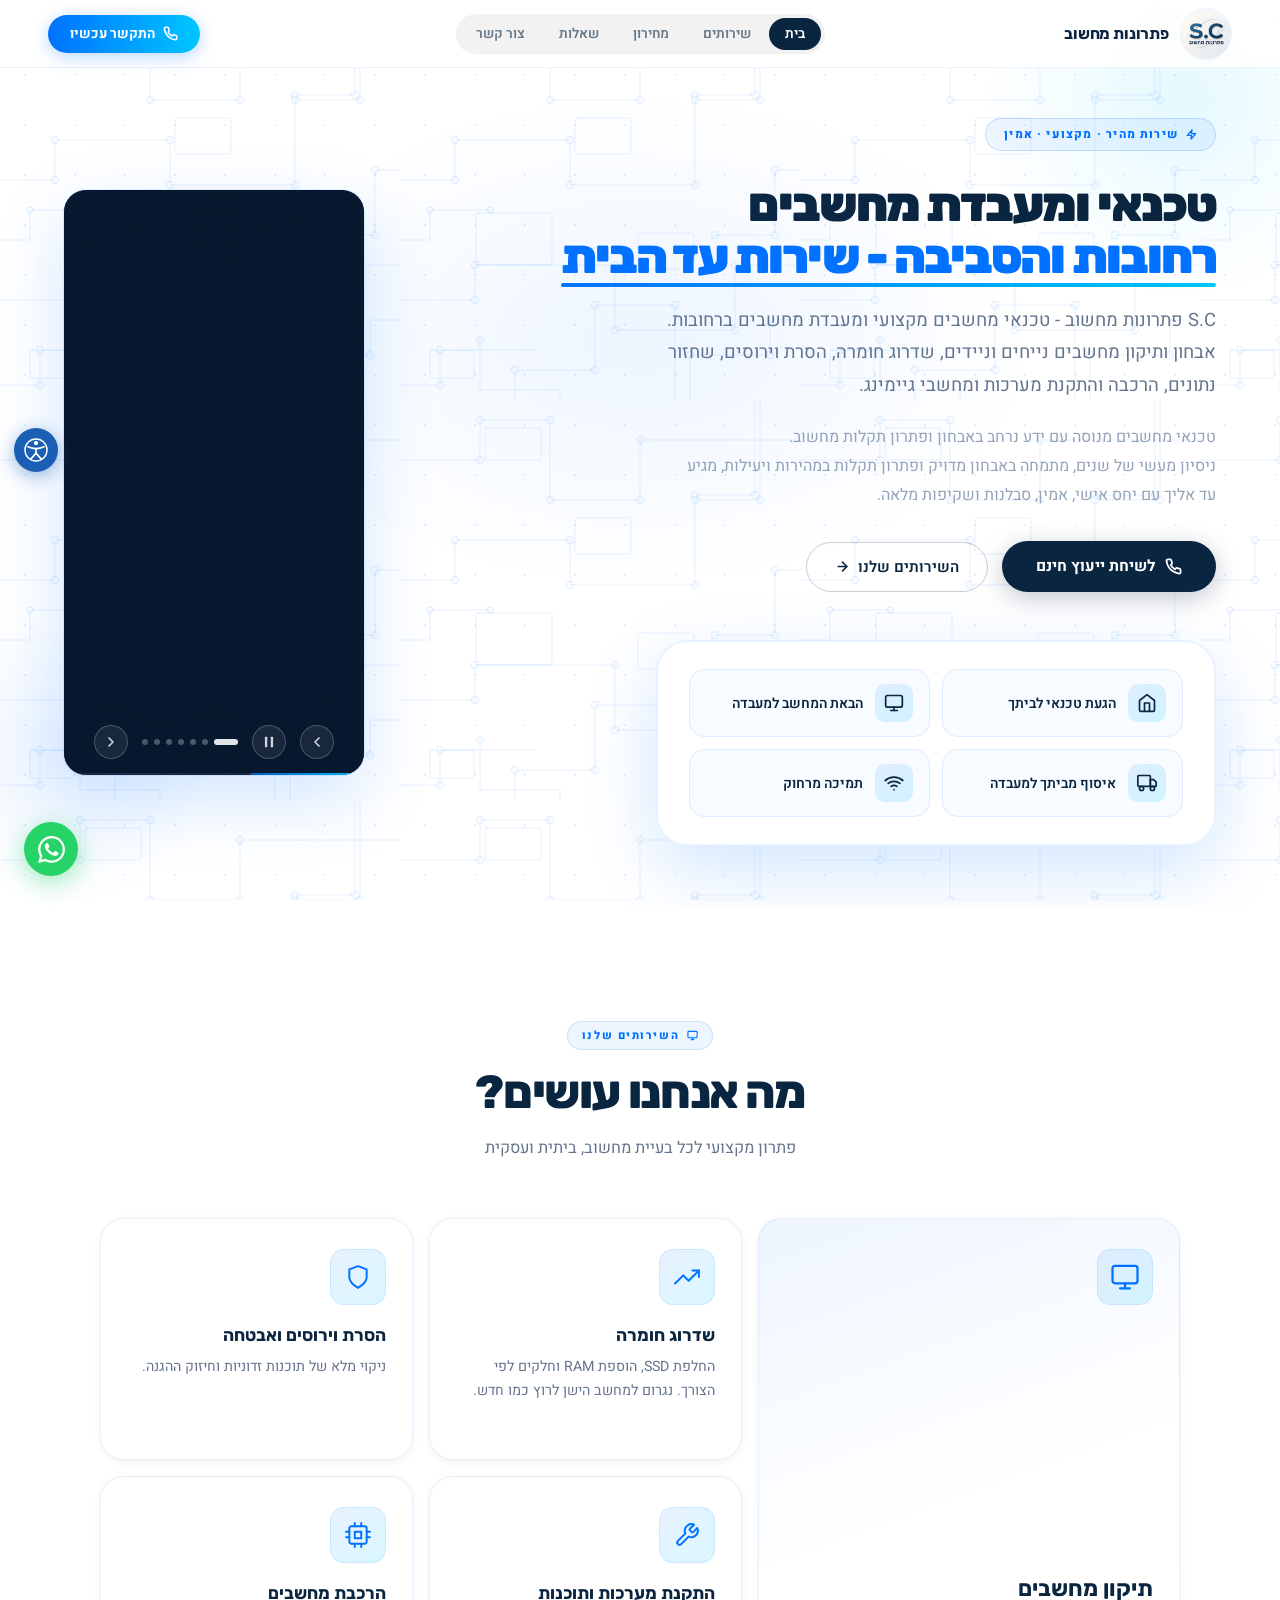
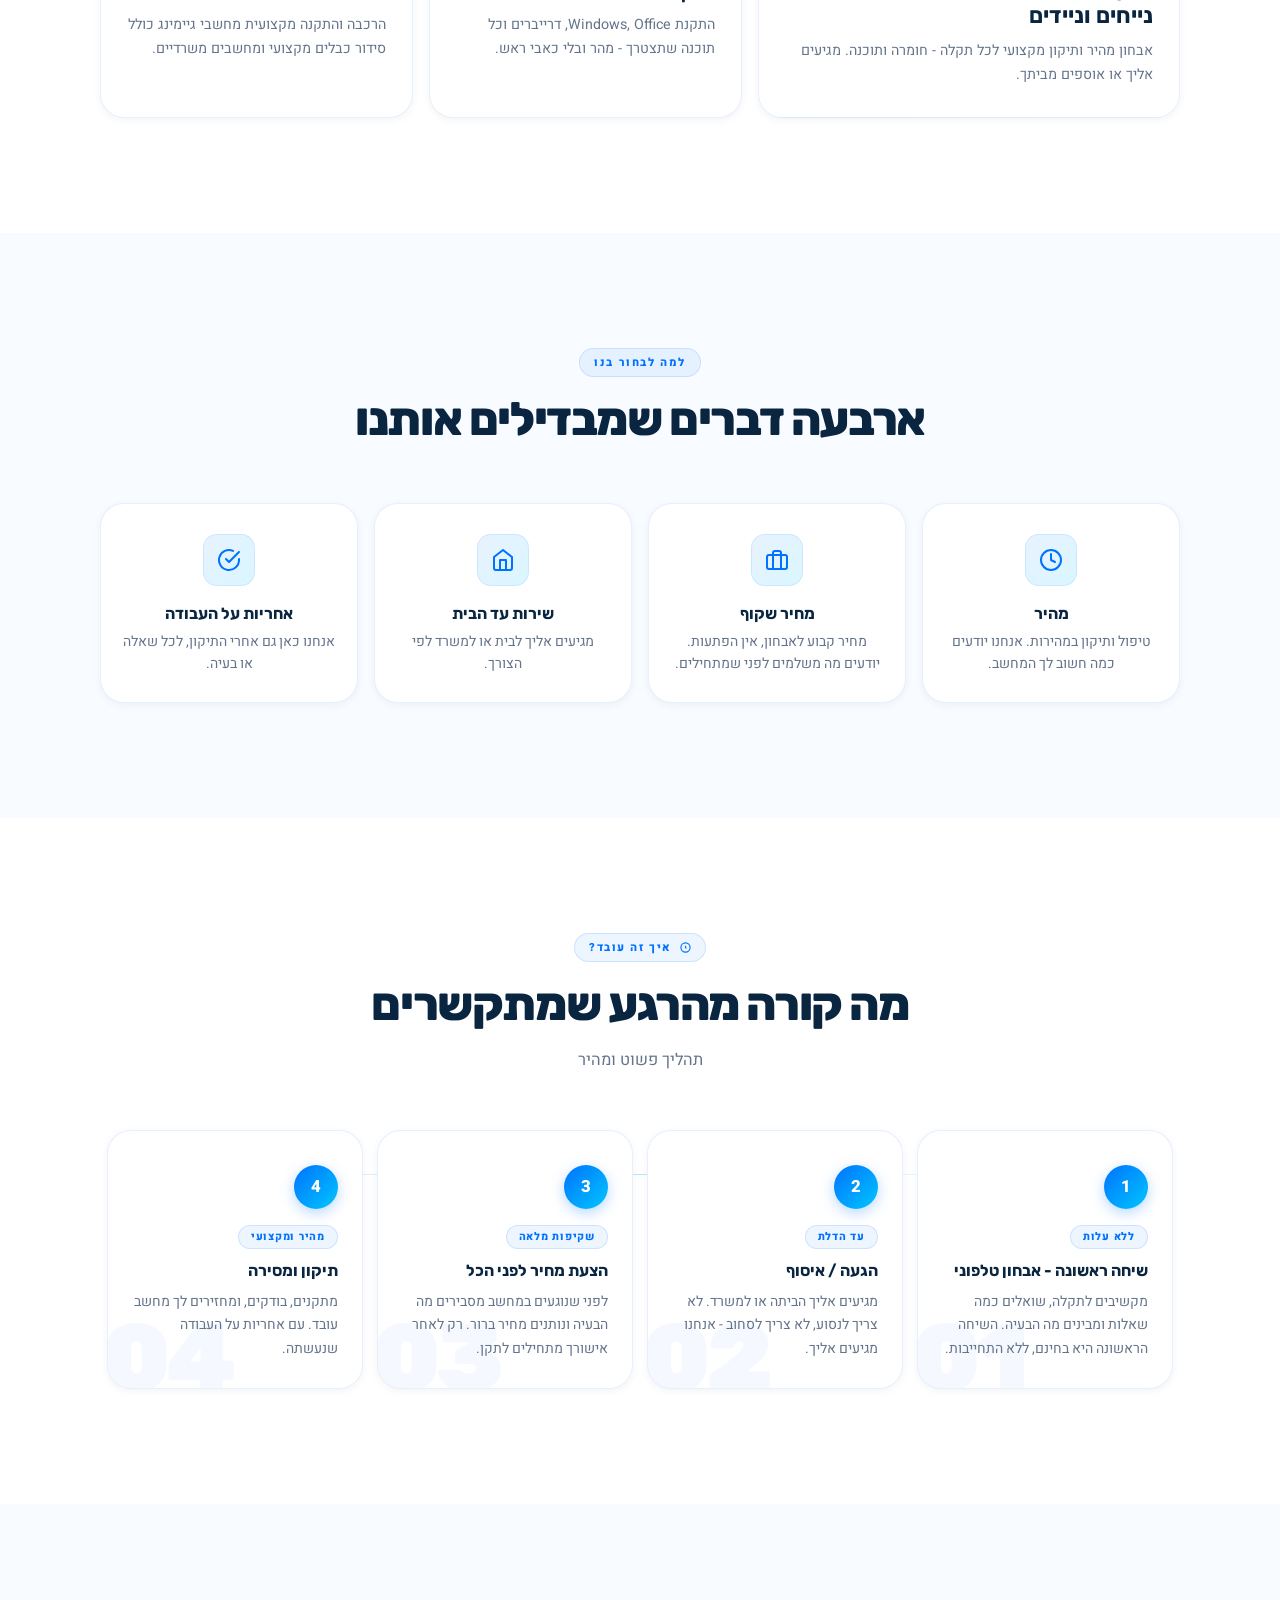
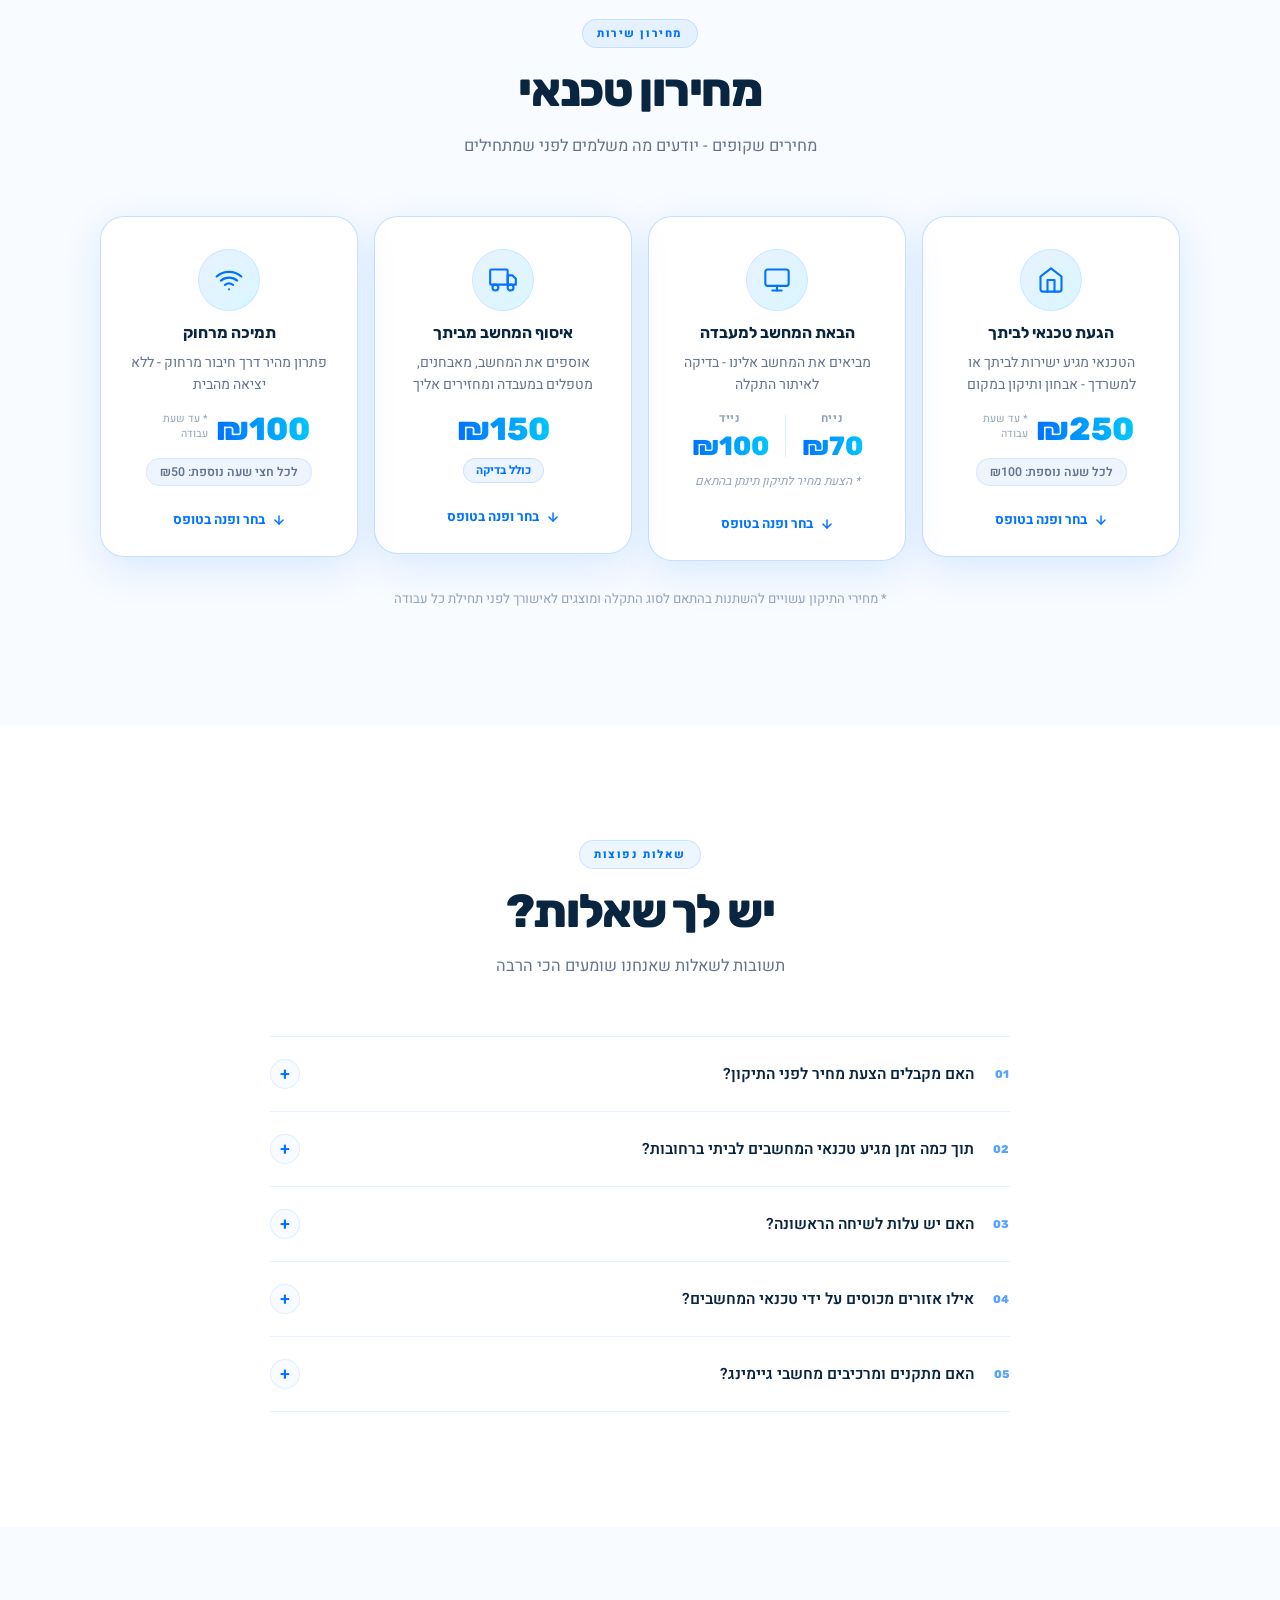
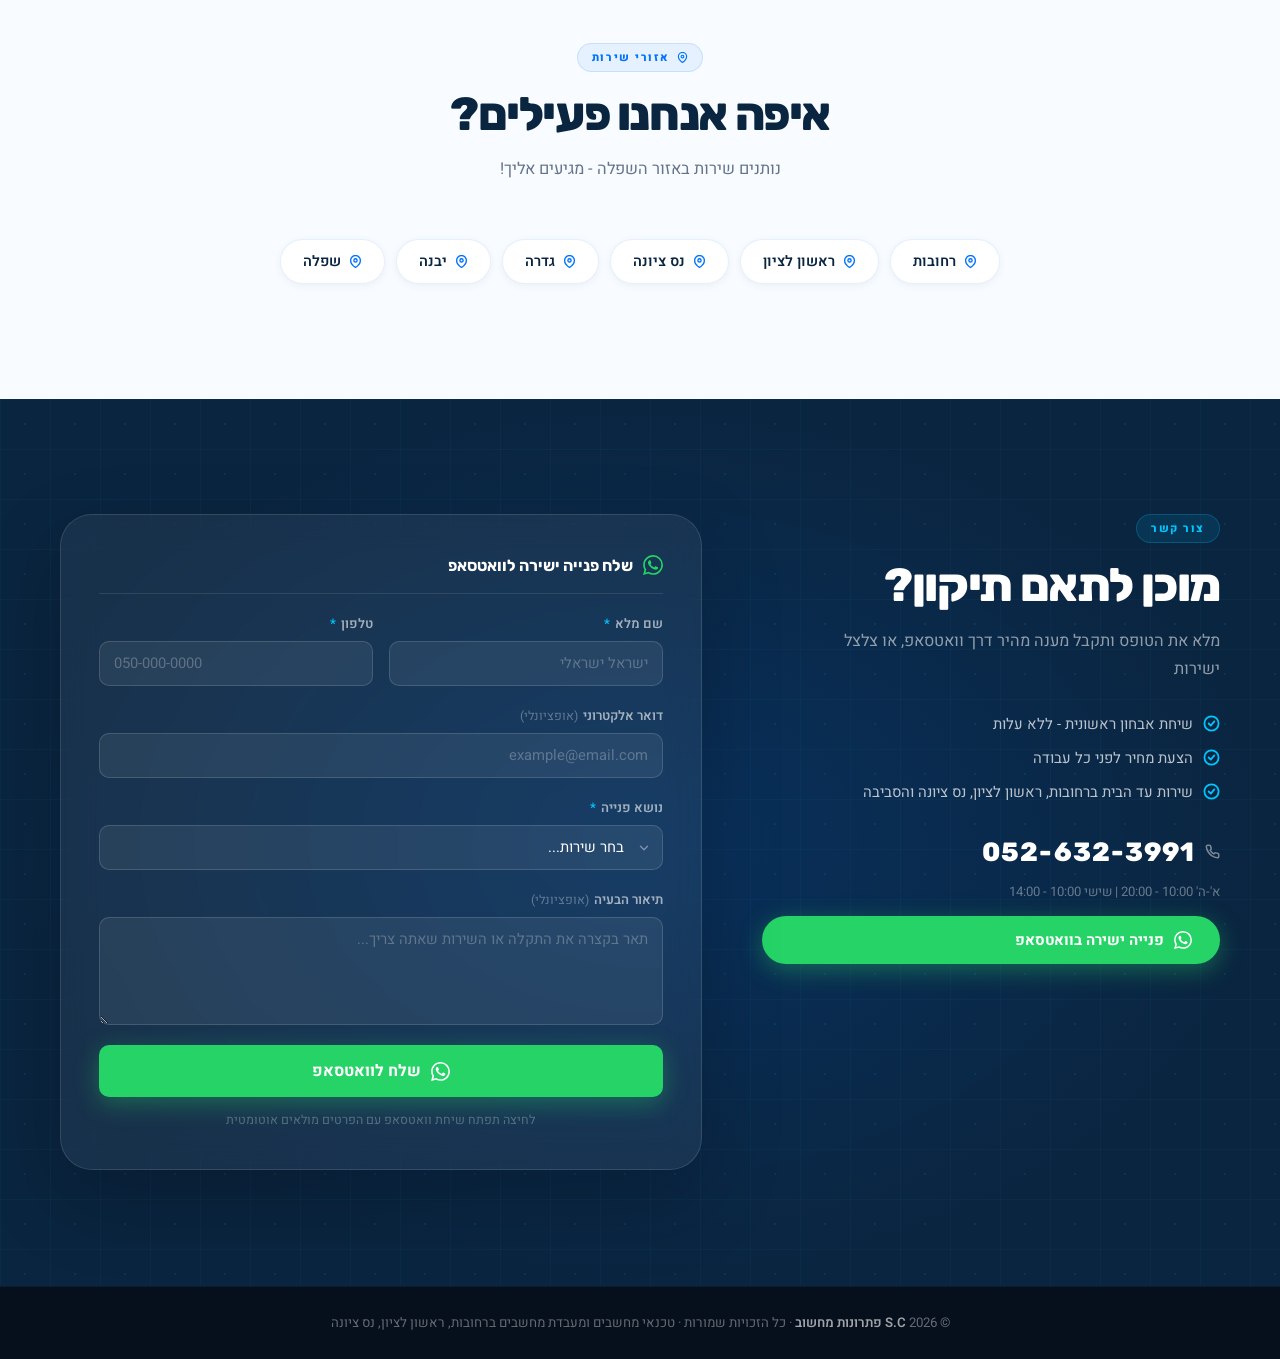
==== commit 6b91e0ad: "Install and configure Vercel Web Analytics ## Vercel Web Analytics Implementation  ### Summary Succe" ====
--- a/index.html
+++ b/index.html
@@ -148,6 +148,11 @@
       "@id": "https://sc-computers.co.il/#business"
     }
   }
+  <!-- Vercel Web Analytics -->
+  <script>
+    window.va = window.va || function () { (window.vaq = window.vaq || []).push(arguments); };
+  </script>
+  <script defer src="/_vercel/insights/script.js"></script>
   </script>
 </head>
 <body>
--- a/style.css
+++ b/style.css
@@ -407,7 +407,7 @@
 
 .hero h1 {
   font-family: 'Rubik', sans-serif;
-  font-size: clamp(2.6rem, 7vw, 5.2rem);
+  font-size: clamp(1.6rem, 4vw, 3rem);
   font-weight: 900; line-height: 1.08;
   letter-spacing: -.04em;
   color: var(--blue);
@@ -610,7 +610,8 @@
 .svc-1 { grid-column: 1; grid-row: 1 / span 2; }
 .svc-2 { grid-column: 2; grid-row: 1; }
 .svc-3 { grid-column: 3; grid-row: 1; }
-.svc-4 { grid-column: 2 / span 2; grid-row: 2; }
+.svc-4 { grid-column: 2; grid-row: 2; }
+.svc-5 { grid-column: 3; grid-row: 2; }
 
 .service-card {
   background: var(--white);
@@ -633,8 +634,6 @@
 
 .svc-1 { background: linear-gradient(160deg, #eef5ff 0%, var(--white) 55%); justify-content: flex-end; }
 .svc-1 .service-icon-wrap { flex: 1; display: flex; align-items: flex-start; }
-.svc-4 { flex-direction: row; align-items: center; gap: 24px; }
-.svc-4 .svc-text { display: flex; flex-direction: column; gap: 8px; }
 
 .service-icon {
   width: 56px; height: 56px; border-radius: 14px; flex-shrink: 0;
@@ -645,7 +644,6 @@
   transition: background .25s;
 }
 .service-card:hover .service-icon { background: linear-gradient(135deg, rgba(0,114,255,0.16), rgba(0,198,255,0.22)); }
-.svc-4 .service-icon { margin-bottom: 0; }
 
 .service-card h3 { font-family: 'Rubik', sans-serif; font-size: 1.08rem; font-weight: 700; color: var(--blue); margin-bottom: 10px; }
 .svc-1 h3 { font-size: 1.4rem; }
@@ -895,14 +893,14 @@
 .contact-inner {
   max-width: 1200px; margin: 0 auto;
   position: relative; z-index: 1;
-  display: grid; grid-template-columns: 1fr auto; gap: 70px; align-items: center;
+  display: grid; grid-template-columns: 1fr 1.4fr; gap: 60px; align-items: start;
 }
 .contact-left .section-eyebrow { color: var(--accent-lt); background: rgba(0,198,255,0.10); border-color: rgba(0,198,255,0.22); }
 .contact-left .section-title { color: #fff; }
 .contact-left .section-sub { color: rgba(255,255,255,0.55); max-width: 420px; margin: 0 0 30px; }
 .contact-feature-list { list-style: none; display: flex; flex-direction: column; gap: 12px; }
-.contact-feature-list li { display: flex; align-items: flex-start; gap: 12px; color: rgba(255,255,255,0.72); font-size: .93rem; }
-.contact-feature-list li svg { color: var(--accent-lt); flex-shrink: 0; margin-top: 2px; }
+.contact-feature-list li { display: flex; align-items: flex-start; gap: 10px; color: rgba(255,255,255,0.72); font-size: .93rem; line-height: 1.5; text-align: start; }
+.contact-feature-list li svg { color: var(--accent-lt); flex-shrink: 0; min-width: 17px; margin-top: 2px; }
 
 .contact-box {
   background: rgba(255,255,255,0.06); border: 1px solid rgba(255,255,255,0.12);
@@ -930,6 +928,135 @@
 }
 .contact-wa:hover { transform: translateY(-2px); box-shadow: 0 10px 36px rgba(37,211,102,0.56); }
 
+/* ── Contact strip (compact phone/WA in left col) ── */
+.contact-strip {
+  margin-top: 32px;
+  display: flex; flex-direction: column; gap: 14px;
+}
+.contact-strip-phone-row {
+  display: flex; align-items: center; gap: 10px;
+  color: rgba(255,255,255,0.45); font-size: .84rem;
+}
+.contact-strip-num {
+  font-family: 'Rubik', sans-serif; font-size: 1.65rem; font-weight: 800;
+  color: #fff; text-decoration: none; letter-spacing: .04em; direction: ltr;
+  transition: color .2s;
+}
+.contact-strip-num:hover { color: var(--accent-lt); }
+.contact-strip-hours { color: rgba(255,255,255,0.38); font-size: .82rem; }
+
+/* ── Pricing select button ── */
+.pricing-select-btn {
+  display: inline-flex; align-items: center; gap: 7px;
+  background: none; border: none; padding: 0;
+  color: var(--accent); font-family: 'Heebo', sans-serif;
+  font-size: .84rem; font-weight: 700; cursor: pointer;
+  margin-top: 14px; transition: color .2s, gap .2s;
+}
+.pricing-select-btn svg { transition: transform .22s var(--ease); flex-shrink: 0; }
+.pricing-select-btn:hover { color: var(--accent-lt); gap: 11px; }
+.pricing-select-btn:hover svg { transform: translateY(3px); }
+.pricing-card.featured .pricing-select-btn { color: var(--accent-lt); }
+.pricing-card.featured .pricing-select-btn:hover { color: #fff; }
+
+/* ══════════════════════════════════════
+   CONTACT FORM
+══════════════════════════════════════ */
+.contact-form {
+  background: rgba(255,255,255,0.06);
+  border: 1px solid rgba(255,255,255,0.12);
+  border-radius: var(--r-xl); padding: 40px 38px;
+  backdrop-filter: blur(16px); -webkit-backdrop-filter: blur(16px);
+  box-shadow: 0 30px 80px rgba(0,0,0,0.22);
+  display: flex; flex-direction: column; gap: 20px;
+}
+.contact-form-header {
+  display: flex; align-items: center; gap: 10px;
+  color: #fff; font-family: 'Rubik', sans-serif;
+  font-size: 1rem; font-weight: 700;
+  padding-bottom: 18px;
+  border-bottom: 1px solid rgba(255,255,255,0.10);
+}
+.contact-form-header svg { color: #25d366; flex-shrink: 0; }
+
+.form-row {
+  display: grid; grid-template-columns: 1fr 1fr; gap: 16px;
+}
+.form-group {
+  display: flex; flex-direction: column; gap: 7px;
+}
+.form-group label {
+  font-size: .82rem; font-weight: 600;
+  color: rgba(255,255,255,0.60);
+  display: flex; align-items: center; gap: 5px;
+}
+.form-req { color: var(--accent-lt); }
+.form-optional { color: rgba(255,255,255,0.32); font-weight: 400; font-size: .78rem; }
+
+.form-group input,
+.form-group textarea {
+  width: 100%; background: rgba(255,255,255,0.07);
+  border: 1px solid rgba(255,255,255,0.14); border-radius: var(--r-sm);
+  padding: 11px 14px; color: #fff;
+  font-family: 'Heebo', sans-serif; font-size: .92rem;
+  transition: border-color .22s, box-shadow .22s, background .22s;
+  outline: none;
+}
+.form-group input::placeholder,
+.form-group textarea::placeholder { color: rgba(255,255,255,0.26); }
+.form-group input:focus,
+.form-group textarea:focus {
+  border-color: var(--accent-lt);
+  background: rgba(255,255,255,0.10);
+  box-shadow: 0 0 0 3px rgba(0,198,255,0.14);
+}
+.form-group input.error,
+.form-group select.error { border-color: #ff5c73 !important; box-shadow: 0 0 0 3px rgba(255,92,115,0.16) !important; }
+.form-group textarea { resize: vertical; min-height: 100px; }
+
+.form-select-wrap { position: relative; }
+.form-select-wrap select {
+  width: 100%; background: rgba(255,255,255,0.07);
+  border: 1px solid rgba(255,255,255,0.14); border-radius: var(--r-sm);
+  padding: 11px 38px 11px 14px; color: #fff;
+  font-family: 'Heebo', sans-serif; font-size: .92rem;
+  -webkit-appearance: none; appearance: none; cursor: pointer;
+  transition: border-color .22s, box-shadow .22s, background .22s;
+  outline: none;
+}
+.form-select-wrap select option { background: #0d2a50; color: #fff; }
+.form-select-wrap select:focus {
+  border-color: var(--accent-lt);
+  background: rgba(255,255,255,0.10);
+  box-shadow: 0 0 0 3px rgba(0,198,255,0.14);
+}
+.form-select-wrap select.highlight {
+  border-color: #25d366;
+  box-shadow: 0 0 0 3px rgba(37,211,102,0.22);
+}
+.form-select-arrow {
+  position: absolute; top: 50%; transform: translateY(-50%);
+  inset-inline-start: 12px; pointer-events: none;
+  color: rgba(255,255,255,0.40);
+}
+
+.form-submit {
+  display: flex; align-items: center; justify-content: center; gap: 10px;
+  background: #25d366; color: #fff; border: none; border-radius: var(--r-sm);
+  padding: 14px 28px; font-family: 'Heebo', sans-serif;
+  font-size: 1rem; font-weight: 700; cursor: pointer;
+  box-shadow: 0 6px 24px rgba(37,211,102,0.36);
+  transition: transform .22s var(--ease), box-shadow .22s;
+  width: 100%;
+}
+.form-submit:hover { transform: translateY(-2px); box-shadow: 0 10px 36px rgba(37,211,102,0.54); }
+.form-submit:active { transform: translateY(0); }
+
+.form-note {
+  text-align: center; color: rgba(255,255,255,0.28);
+  font-size: .78rem; margin-top: -6px;
+}
+
 /* ══════════════════════════════════════
    FOOTER
 ══════════════════════════════════════ */
@@ -1048,10 +1175,12 @@
   .pricing-grid { grid-template-columns: repeat(2, 1fr); }
   .pricing-card { transform: none; }
   .pricing-card:hover { transform: translateY(-6px); }
-  .contact-inner { grid-template-columns: 1fr; justify-items: center; }
+  .contact-inner { grid-template-columns: 1fr; gap: 44px; }
   .contact-left { text-align: center; }
   .contact-left .section-sub { margin-inline: auto; }
-  .contact-feature-list { align-items: center; }
+  .contact-feature-list { align-items: stretch; width: fit-content; margin-inline: auto; }
+  .contact-strip { align-items: center; }
+  .contact-form { padding: 36px 28px; }
 }
 
 @media (max-width: 900px) {
@@ -1094,18 +1223,20 @@
   .svc-1 { grid-column: 1 / span 2; grid-row: auto; }
   .svc-2 { grid-column: 1; grid-row: auto; }
   .svc-3 { grid-column: 2; grid-row: auto; }
-  .svc-4 { grid-column: 1 / span 2; grid-row: auto; flex-direction: column; }
+  .svc-4 { grid-column: 1; grid-row: auto; }
+  .svc-5 { grid-column: 2; grid-row: auto; }
 
   .hero-card-float { grid-template-columns: 1fr; }
 }
 
 @media (max-width: 640px) {
   .services-bento { grid-template-columns: 1fr; }
-  .svc-1, .svc-2, .svc-3, .svc-4 { grid-column: 1; }
+  .svc-1, .svc-2, .svc-3, .svc-4, .svc-5 { grid-column: 1; }
   .why-grid { grid-template-columns: 1fr; }
   .process-steps { grid-template-columns: 1fr; }
   .pricing-grid { grid-template-columns: 1fr; }
-  .contact-box { min-width: 0; width: 100%; padding: 36px 22px; }
+  .contact-form { padding: 28px 18px; }
+  .form-row { grid-template-columns: 1fr; }
   .hero-btns { flex-direction: column; align-items: center; }
   .hero-card-float { padding: 18px; }
   nav { padding: 0 16px; }
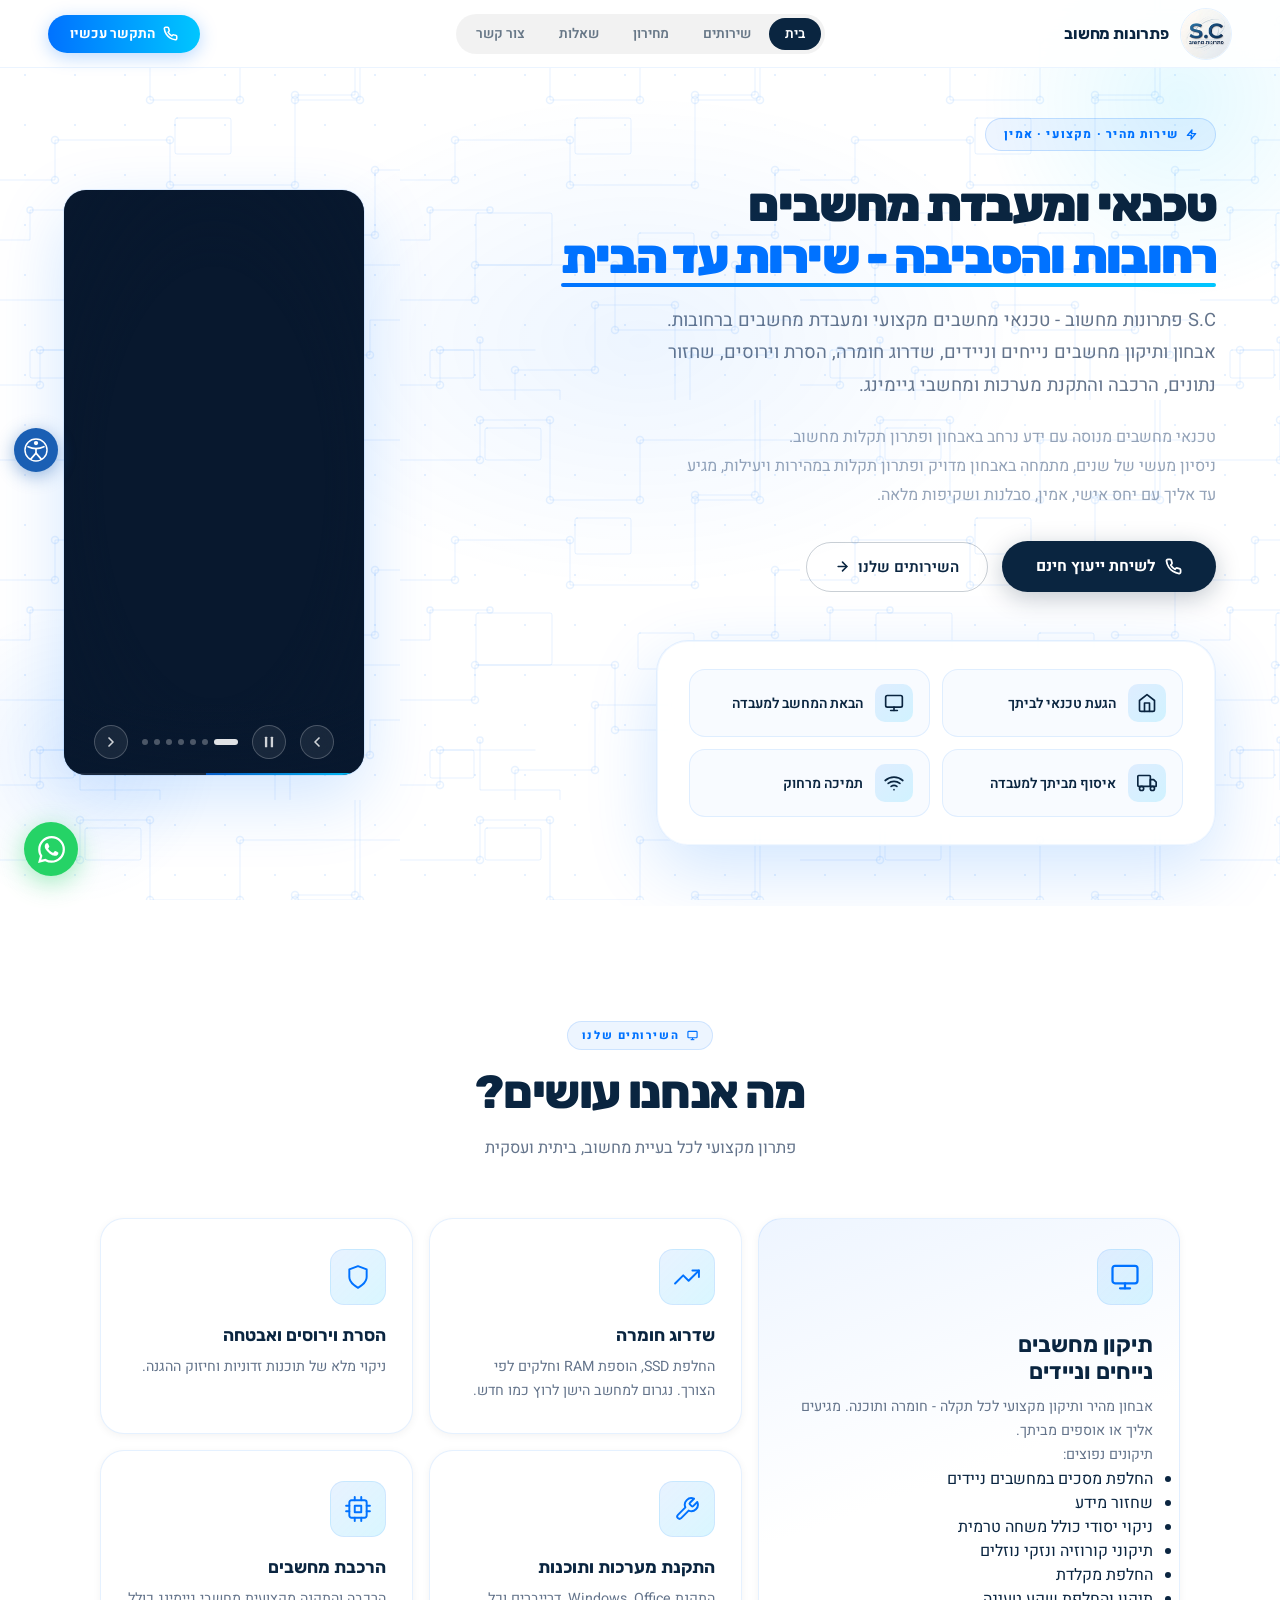
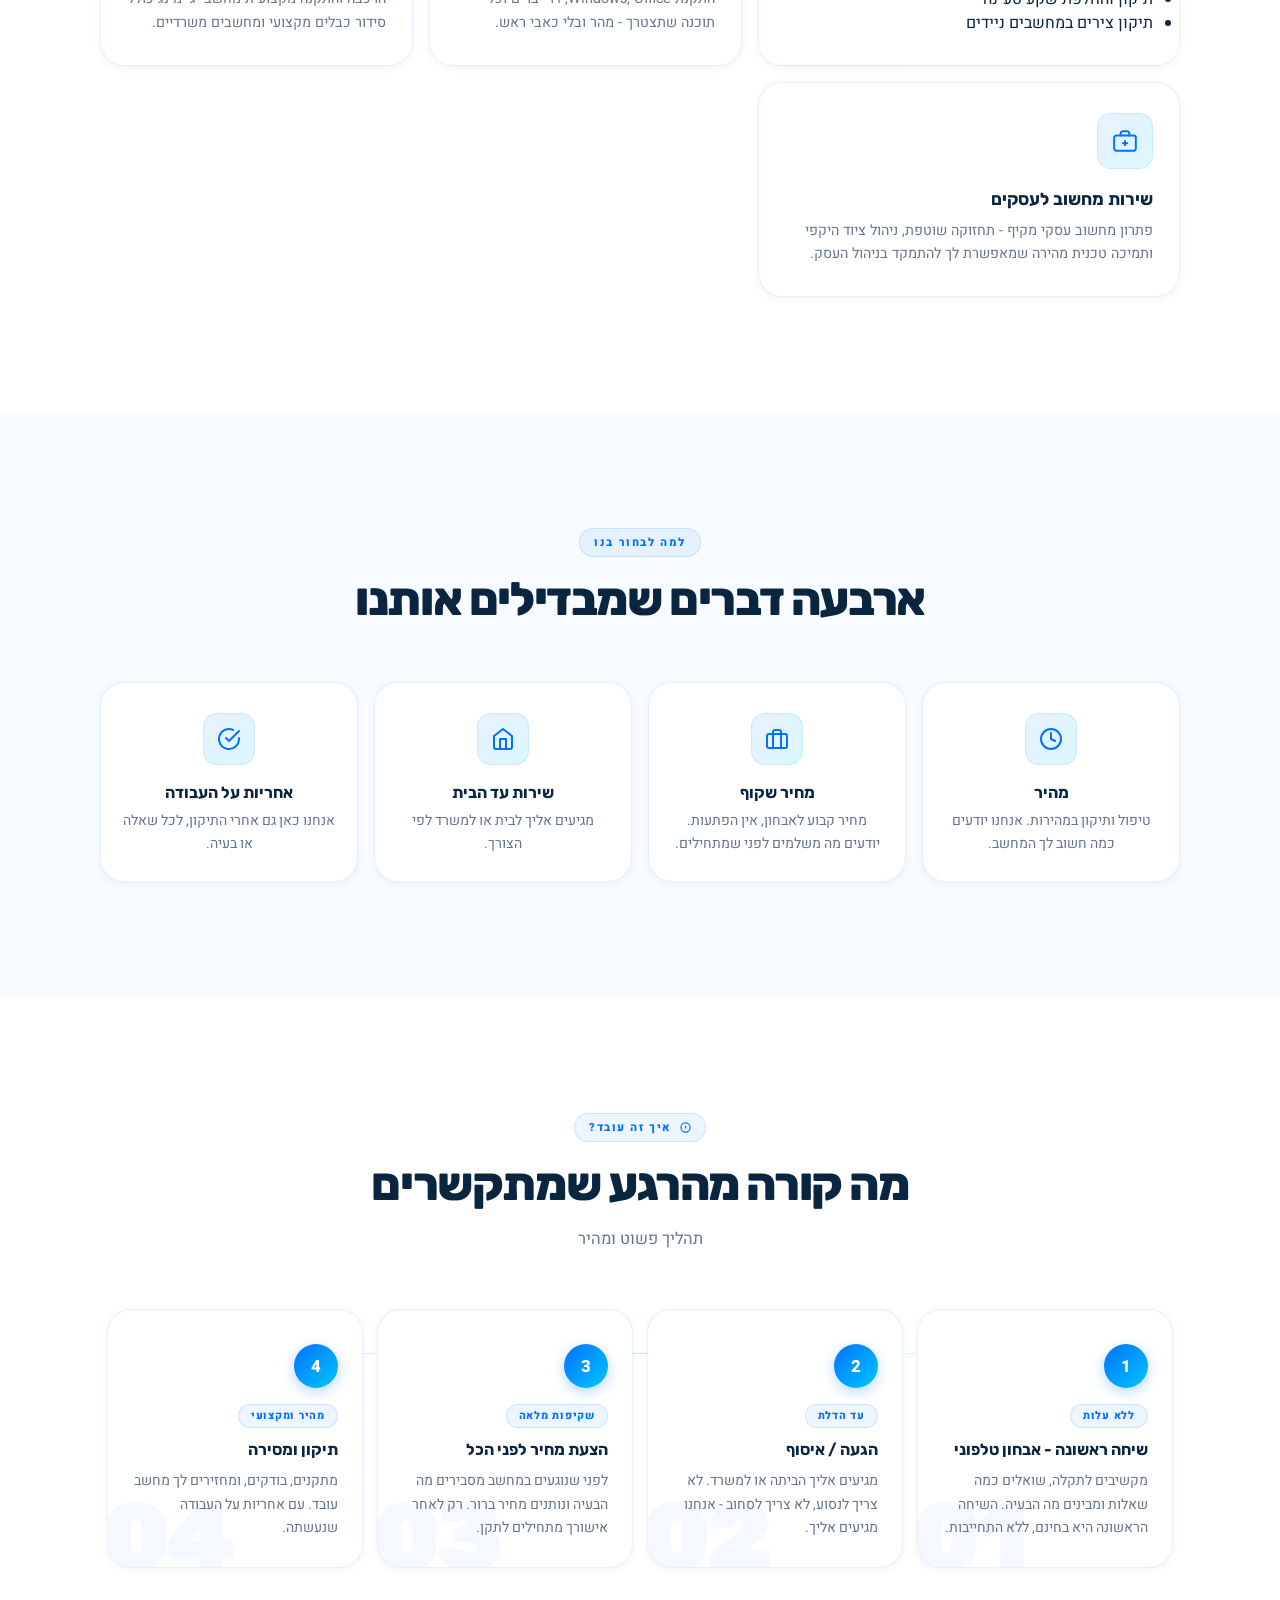
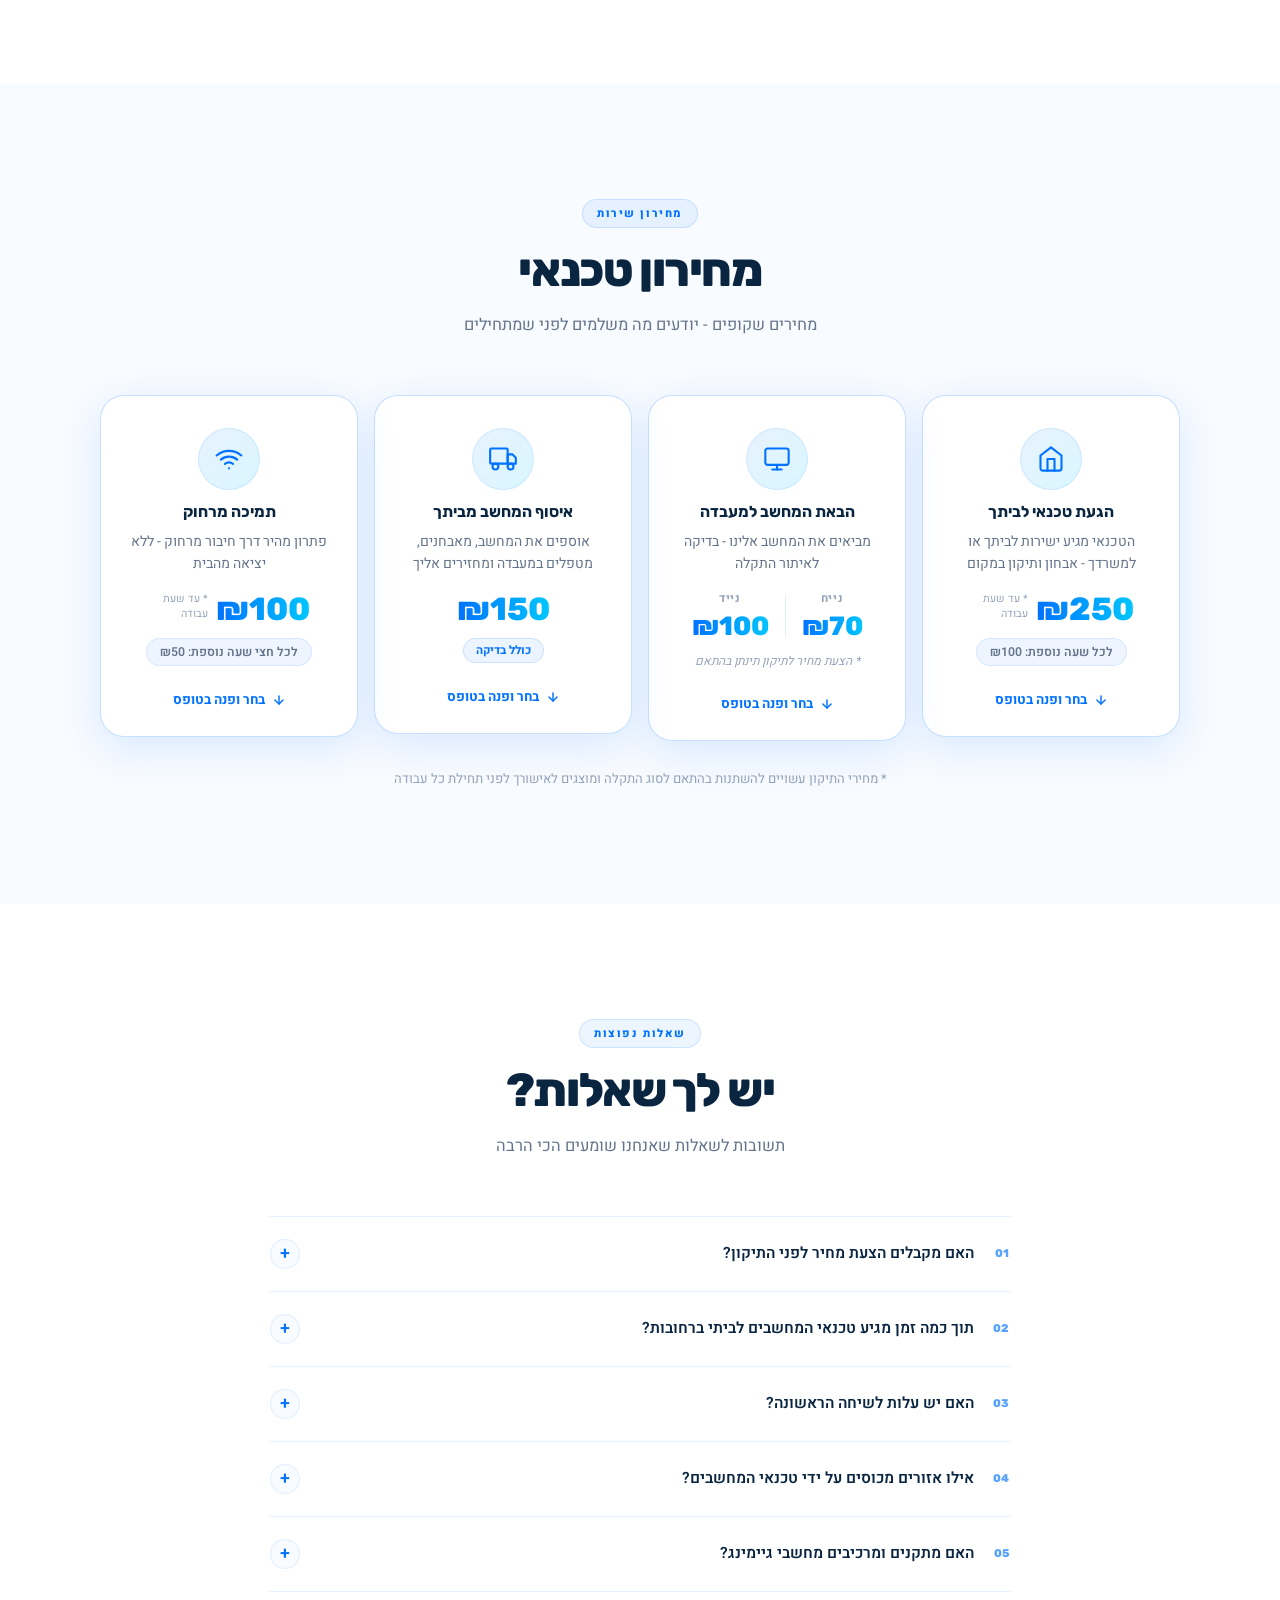
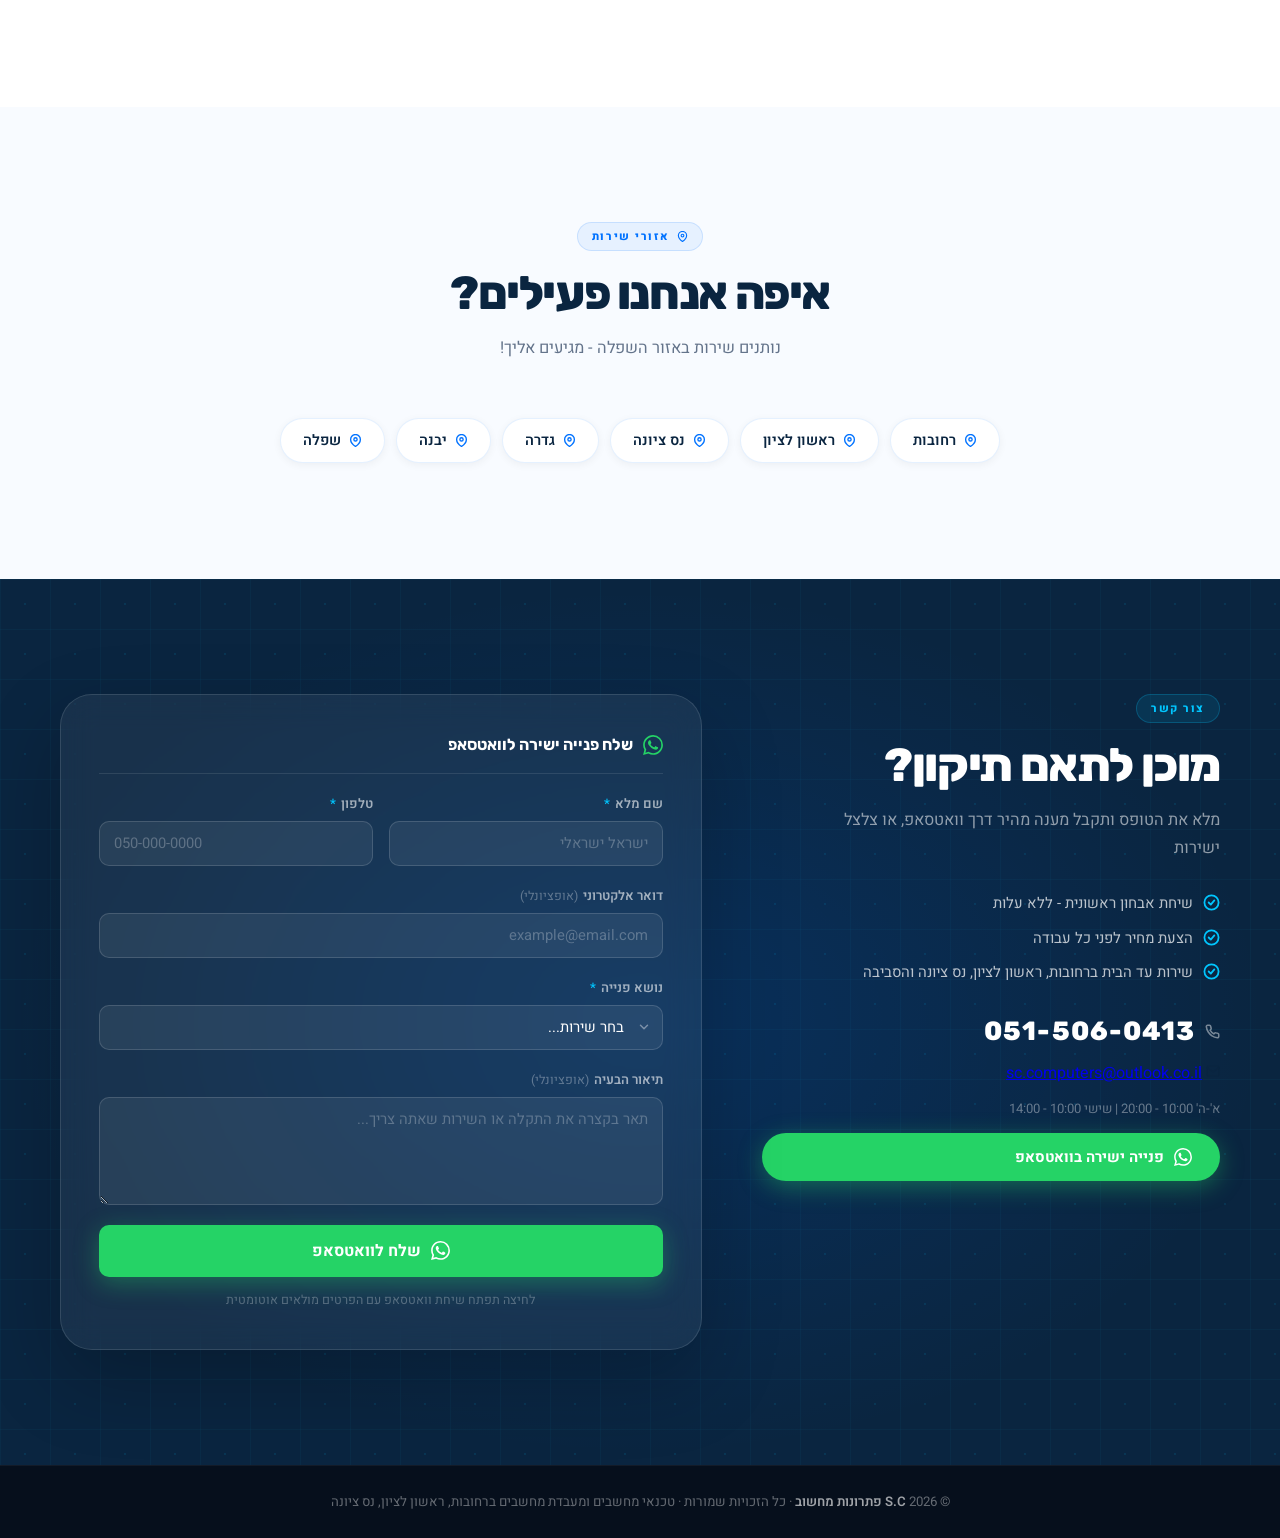
==== commit b2b67d0e: "Update index.html" ====
--- a/index.html
+++ b/index.html
@@ -4,10 +4,10 @@
   <meta charset="UTF-8" />
   <meta name="viewport" content="width=device-width, initial-scale=1.0" />
   <title>טכנאי מחשבים ומעבדת מחשבים ברחובות | S.C פתרונות מחשוב</title>
-  <meta name="description" content="טכנאי ומעבדת מחשבים באזור השפלה – רחובות, נס ציונה, גדרה, מזכרת בתיה, ראשון לציון ויבנה. תיקון מחשבים, שדרוג חומרה, הסרת וירוסים. שירות עד הבית! 052-632-3991" />
+  <meta name="description" content="טכנאי ומעבדת מחשבים באזור השפלה – רחובות, נס ציונה, גדרה, מזכרת בתיה, ראשון לציון ויבנה. תיקון מחשבים, שדרוג חומרה, הסרת וירוסים. שירות עד הבית! 051-506-0413" />
   <meta name="keywords" content="טכנאי מחשבים רחובות, מעבדת מחשבים רחובות, תיקון מחשבים רחובות, טכנאי מחשבים נס ציונה, מעבדת מחשבים נס ציונה, תיקון מחשבים נס ציונה, טכנאי מחשבים גדרה, מעבדת מחשבים גדרה, תיקון מחשבים גדרה, טכנאי מחשבים מזכרת בתיה, תיקון מחשבים מזכרת בתיה, טכנאי מחשבים ראשון לציון, מעבדת מחשבים ראשון לציון, טכנאי מחשבים יבנה, תיקון מחשבים יבנה, טכנאי מחשבים אזור השפלה, שדרוג מחשב, הסרת וירוסים, הרכבת מחשב גיימינג, S.C פתרונות מחשוב" />
   <meta property="og:title" content="טכנאי מחשבים ומעבדת מחשבים ברחובות | S.C פתרונות מחשוב" />
-  <meta property="og:description" content="טכנאי מחשבים ומעבדת מחשבים באזור השפלה – רחובות, נס ציונה, גדרה, מזכרת בתיה, ראשון לציון ויבנה. שירות עד הבית! 052-632-3991" />
+  <meta property="og:description" content="טכנאי מחשבים ומעבדת מחשבים באזור השפלה – רחובות, נס ציונה, גדרה, מזכרת בתיה, ראשון לציון ויבנה. שירות עד הבית! 051-506-0413" />
   <meta property="og:type" content="website" />
   <meta property="og:url" content="https://sc-computers.co.il/" />
   <meta property="og:image" content="https://sc-computers.co.il/logo.png" />
@@ -41,7 +41,7 @@
     "name": "S.C פתרונות מחשוב",
     "alternateName": ["טכנאי מחשבים רחובות", "מעבדת מחשבים רחובות", "SC פתרונות מחשוב"],
     "description": "טכנאי מחשבים מקצועי ומעבדת מחשבים ברחובות. תיקון מחשבים נייחים וניידים, שדרוג חומרה, הסרת וירוסים, הרכבת מחשבי גיימינג והתקנת מערכות. שירות עד הבית.",
-    "telephone": "+972-52-632-3991",
+    "telephone": "+972-51-506-0413",
     "url": "https://sc-computers.co.il/",
     "image": "https://sc-computers.co.il/logo.png",
     "priceRange": "₪₪",
@@ -88,7 +88,7 @@
     ],
     "contactPoint": {
       "@type": "ContactPoint",
-      "telephone": "+972-52-632-3991",
+      "telephone": "+972-51-506-0413",
       "contactType": "customer service",
       "availableLanguage": "Hebrew",
       "areaServed": "IL",
@@ -98,7 +98,7 @@
       ]
     },
     "sameAs": [
-      "https://wa.me/972526323991"
+      "https://wa.me/972515060413"
     ]
   }
   </script>
@@ -148,11 +148,6 @@
       "@id": "https://sc-computers.co.il/#business"
     }
   }
-  <!-- Vercel Web Analytics -->
-  <script>
-    window.va = window.va || function () { (window.vaq = window.vaq || []).push(arguments); };
-  </script>
-  <script defer src="/_vercel/insights/script.js"></script>
   </script>
 </head>
 <body>
@@ -178,7 +173,7 @@
     </div>
 
     <!-- CTA (left in RTL, desktop only) -->
-    <a href="tel:0526323991" class="cta-nav" aria-label="התקשר 052-632-3991">
+    <a href="tel:0515060413" class="cta-nav" aria-label="התקשר 051-506-0413">
       <svg width="15" height="15" viewBox="0 0 24 24" fill="none" stroke="currentColor" stroke-width="2.5" stroke-linecap="round" stroke-linejoin="round" aria-hidden="true"><path d="M22 16.92v3a2 2 0 0 1-2.18 2 19.79 19.79 0 0 1-8.63-3.07 19.5 19.5 0 0 1-6-6 19.79 19.79 0 0 1-3.07-8.67A2 2 0 0 1 4.11 2h3a2 2 0 0 1 2 1.72 12.84 12.84 0 0 0 .7 2.81 2 2 0 0 1-.45 2.11L8.09 9.91a16 16 0 0 0 6 6l1.27-1.27a2 2 0 0 1 2.11-.45 12.84 12.84 0 0 0 2.81.7A2 2 0 0 1 22 16.92z"></path></svg>
       התקשר עכשיו
     </a>
@@ -199,9 +194,9 @@
     <a href="#pricing"  class="mobile-link" onclick="closeMobileMenu()" data-section="pricing">מחירון</a>
     <a href="#faq"      class="mobile-link" onclick="closeMobileMenu()" data-section="faq">שאלות נפוצות</a>
     <a href="#contact"  class="mobile-link" onclick="closeMobileMenu()" data-section="contact">צור קשר</a>
-    <a href="tel:0526323991" class="mobile-cta" onclick="closeMobileMenu()">
+    <a href="tel:0515060413" class="mobile-cta" onclick="closeMobileMenu()">
       <svg width="16" height="16" viewBox="0 0 24 24" fill="none" stroke="currentColor" stroke-width="2.5" stroke-linecap="round" stroke-linejoin="round" aria-hidden="true"><path d="M22 16.92v3a2 2 0 0 1-2.18 2 19.79 19.79 0 0 1-8.63-3.07 19.5 19.5 0 0 1-6-6 19.79 19.79 0 0 1-3.07-8.67A2 2 0 0 1 4.11 2h3a2 2 0 0 1 2 1.72 12.84 12.84 0 0 0 .7 2.81 2 2 0 0 1-.45 2.11L8.09 9.91a16 16 0 0 0 6 6l1.27-1.27a2 2 0 0 1 2.11-.45 12.84 12.84 0 0 0 2.81.7A2 2 0 0 1 22 16.92z"></path></svg>
-      052-632-3991
+      051-506-0413
     </a>
   </div>
 
@@ -380,6 +375,16 @@
         <div>
           <h3>תיקון מחשבים<br/>נייחים וניידים</h3>
           <p>אבחון מהיר ותיקון מקצועי לכל תקלה - חומרה ותוכנה. מגיעים אליך או אוספים מביתך.</p>
+          <p class="svc-repair-label">תיקונים נפוצים:</p>
+          <ul class="svc-repair-list">
+            <li>החלפת מסכים במחשבים ניידים</li>
+            <li>שחזור מידע</li>
+            <li>ניקוי יסודי כולל משחה טרמית</li>
+            <li>תיקוני קורוזיה ונזקי נוזלים</li>
+            <li>החלפת מקלדת</li>
+            <li>תיקון והחלפת שקע טעינה</li>
+            <li>תיקון צירים במחשבים ניידים</li>
+          </ul>
         </div>
       </article>
 
@@ -413,6 +418,14 @@
         </span>
         <h3>הרכבת מחשבים</h3>
         <p>הרכבה והתקנה מקצועית מחשבי גיימינג כולל סידור כבלים מקצועי ומחשבים משרדיים.</p>
+      </article>
+
+      <article class="service-card svc-6" data-reveal="flip" style="--d:.40s">
+        <span class="service-icon" aria-hidden="true">
+          <svg width="26" height="26" viewBox="0 0 24 24" fill="none" stroke="currentColor" stroke-width="1.8" stroke-linecap="round" stroke-linejoin="round"><rect x="2" y="7" width="20" height="14" rx="2"/><path d="M16 7V5a2 2 0 0 0-2-2h-4a2 2 0 0 0-2 2v2"/><line x1="12" y1="12" x2="12" y2="16"/><line x1="10" y1="14" x2="14" y2="14"/></svg>
+        </span>
+        <h3>שירות מחשוב לעסקים</h3>
+        <p>פתרון מחשוב עסקי מקיף - תחזוקה שוטפת, ניהול ציוד היקפי ותמיכה טכנית מהירה שמאפשרת לך להתמקד בניהול העסק.</p>
       </article>
     </div>
 
@@ -608,7 +621,7 @@
           <span class="faq-q-inner"><span class="faq-num">05</span>האם מתקנים ומרכיבים מחשבי גיימינג?</span>
           <span class="faq-icon" aria-hidden="true">+</span>
         </button>
-        <div class="faq-a" role="region">כן! מעבדת המחשבים שלנו מתמחה גם בהרכבה, תיקון ושדרוג מחשבי גיימינג – כולל סידור כבלים מקצועי. ניתן להביא את המחשב למעבדה או לתאם הגעת טכנאי לביתך.</div>
+        <div class="faq-a" role="region">כן! מעבדת המחשבים שלנו מתמחה גם בהרכבה, תיקון ושדרוג מחשבי גיימינג - כולל סידור כבלים מקצועי. ניתן להביא את המחשב למעבדה או לתאם הגעת טכנאי לביתך.</div>
       </div>
     </div>
   </div>
@@ -657,10 +670,14 @@
       <div class="contact-strip">
         <div class="contact-strip-phone-row">
           <svg width="15" height="15" viewBox="0 0 24 24" fill="none" stroke="currentColor" stroke-width="2.5" stroke-linecap="round" stroke-linejoin="round" aria-hidden="true"><path d="M22 16.92v3a2 2 0 0 1-2.18 2 19.79 19.79 0 0 1-8.63-3.07 19.5 19.5 0 0 1-6-6 19.79 19.79 0 0 1-3.07-8.67A2 2 0 0 1 4.11 2h3a2 2 0 0 1 2 1.72 12.84 12.84 0 0 0 .7 2.81 2 2 0 0 1-.45 2.11L8.09 9.91a16 16 0 0 0 6 6l1.27-1.27a2 2 0 0 1 2.11-.45 12.84 12.84 0 0 0 2.81.7A2 2 0 0 1 22 16.92z"/></svg>
-          <a href="tel:0526323991" class="contact-strip-num" aria-label="חייגו 052-632-3991">052-632-3991</a>
+          <a href="tel:0515060413" class="contact-strip-num" aria-label="חייגו 051-506-0413">051-506-0413</a>
+        </div>
+        <div class="contact-strip-email-row">
+          <svg xmlns="http://www.w3.org/2000/svg" width="14" height="14" viewBox="0 0 24 24" fill="none" stroke="currentColor" stroke-width="2" stroke-linecap="round" stroke-linejoin="round" aria-hidden="true"><rect x="2" y="4" width="20" height="16" rx="2"/><path d="m22 7-8.97 5.7a1.94 1.94 0 0 1-2.06 0L2 7"/></svg>
+          <a href="mailto:sc.computers@outlook.co.il" class="contact-strip-email" aria-label="שלח מייל">sc.computers@outlook.co.il</a>
         </div>
         <span class="contact-strip-hours">א'-ה' 10:00 - 20:00 | שישי 10:00 - 14:00</span>
-        <a href="https://wa.me/972526323991" class="contact-wa" target="_blank" rel="noopener noreferrer" aria-label="שלח הודעת וואטסאפ">
+        <a href="https://wa.me/972515060413" class="contact-wa" target="_blank" rel="noopener noreferrer" aria-label="שלח הודעת וואטסאפ">
           <svg xmlns="http://www.w3.org/2000/svg" width="18" height="18" viewBox="0 0 24 24" fill="currentColor" aria-hidden="true"><path d="M17.472 14.382c-.297-.149-1.758-.867-2.03-.967-.273-.099-.471-.148-.67.15-.197.297-.767.966-.94 1.164-.173.199-.347.223-.644.075-.297-.15-1.255-.463-2.39-1.475-.883-.788-1.48-1.761-1.653-2.059-.173-.297-.018-.458.13-.606.134-.133.298-.347.446-.52.149-.174.198-.298.298-.497.099-.198.05-.371-.025-.52-.075-.149-.669-1.612-.916-2.207-.242-.579-.487-.5-.669-.51-.173-.008-.371-.01-.57-.01-.198 0-.52.074-.792.372-.272.297-1.04 1.016-1.04 2.479 0 1.462 1.065 2.875 1.213 3.074.149.198 2.096 3.2 5.077 4.487.709.306 1.262.489 1.694.625.712.227 1.36.195 1.871.118.571-.085 1.758-.719 2.006-1.413.248-.694.248-1.289.173-1.413-.074-.124-.272-.198-.57-.347m-5.421 7.403h-.004a9.87 9.87 0 01-5.031-1.378l-.361-.214-3.741.982.998-3.648-.235-.374a9.86 9.86 0 01-1.51-5.26c.001-5.45 4.436-9.884 9.888-9.884 2.64 0 5.122 1.03 6.988 2.898a9.825 9.825 0 012.893 6.994c-.003 5.45-4.437 9.884-9.885 9.884m8.413-18.297A11.815 11.815 0 0012.05 0C5.495 0 .16 5.335.157 11.892c0 2.096.547 4.142 1.588 5.945L.057 24l6.305-1.654a11.882 11.882 0 005.683 1.448h.005c6.554 0 11.89-5.335 11.893-11.893a11.821 11.821 0 00-3.48-8.413z"/></svg>
           פנייה ישירה בוואטסאפ
         </a>
@@ -760,7 +777,7 @@
   <button class="access-reset" onclick="resetAcc()">&#8635; איפוס הגדרות</button>
 </div>
 
-<a href="https://wa.me/972526323991" class="wa-float" target="_blank" rel="noopener noreferrer" aria-label="שלח הודעת וואטסאפ">
+<a href="https://wa.me/972515060413" class="wa-float" target="_blank" rel="noopener noreferrer" aria-label="שלח הודעת וואטסאפ">
   <svg xmlns="http://www.w3.org/2000/svg" width="27" height="27" viewBox="0 0 24 24" fill="currentColor" aria-hidden="true"><path d="M17.472 14.382c-.297-.149-1.758-.867-2.03-.967-.273-.099-.471-.148-.67.15-.197.297-.767.966-.94 1.164-.173.199-.347.223-.644.075-.297-.15-1.255-.463-2.39-1.475-.883-.788-1.48-1.761-1.653-2.059-.173-.297-.018-.458.13-.606.134-.133.298-.347.446-.52.149-.174.198-.298.298-.497.099-.198.05-.371-.025-.52-.075-.149-.669-1.612-.916-2.207-.242-.579-.487-.5-.669-.51-.173-.008-.371-.01-.57-.01-.198 0-.52.074-.792.372-.272.297-1.04 1.016-1.04 2.479 0 1.462 1.065 2.875 1.213 3.074.149.198 2.096 3.2 5.077 4.487.709.306 1.262.489 1.694.625.712.227 1.36.195 1.871.118.571-.085 1.758-.719 2.006-1.413.248-.694.248-1.289.173-1.413-.074-.124-.272-.198-.57-.347m-5.421 7.403h-.004a9.87 9.87 0 01-5.031-1.378l-.361-.214-3.741.982.998-3.648-.235-.374a9.86 9.86 0 01-1.51-5.26c.001-5.45 4.436-9.884 9.888-9.884 2.64 0 5.122 1.03 6.988 2.898a9.825 9.825 0 012.893 6.994c-.003 5.45-4.437 9.884-9.885 9.884m8.413-18.297A11.815 11.815 0 0012.05 0C5.495 0 .16 5.335.157 11.892c0 2.096.547 4.142 1.588 5.945L.057 24l6.305-1.654a11.882 11.882 0 005.683 1.448h.005c6.554 0 11.89-5.335 11.893-11.893a11.821 11.821 0 00-3.48-8.413z"/></svg>
 </a>
 
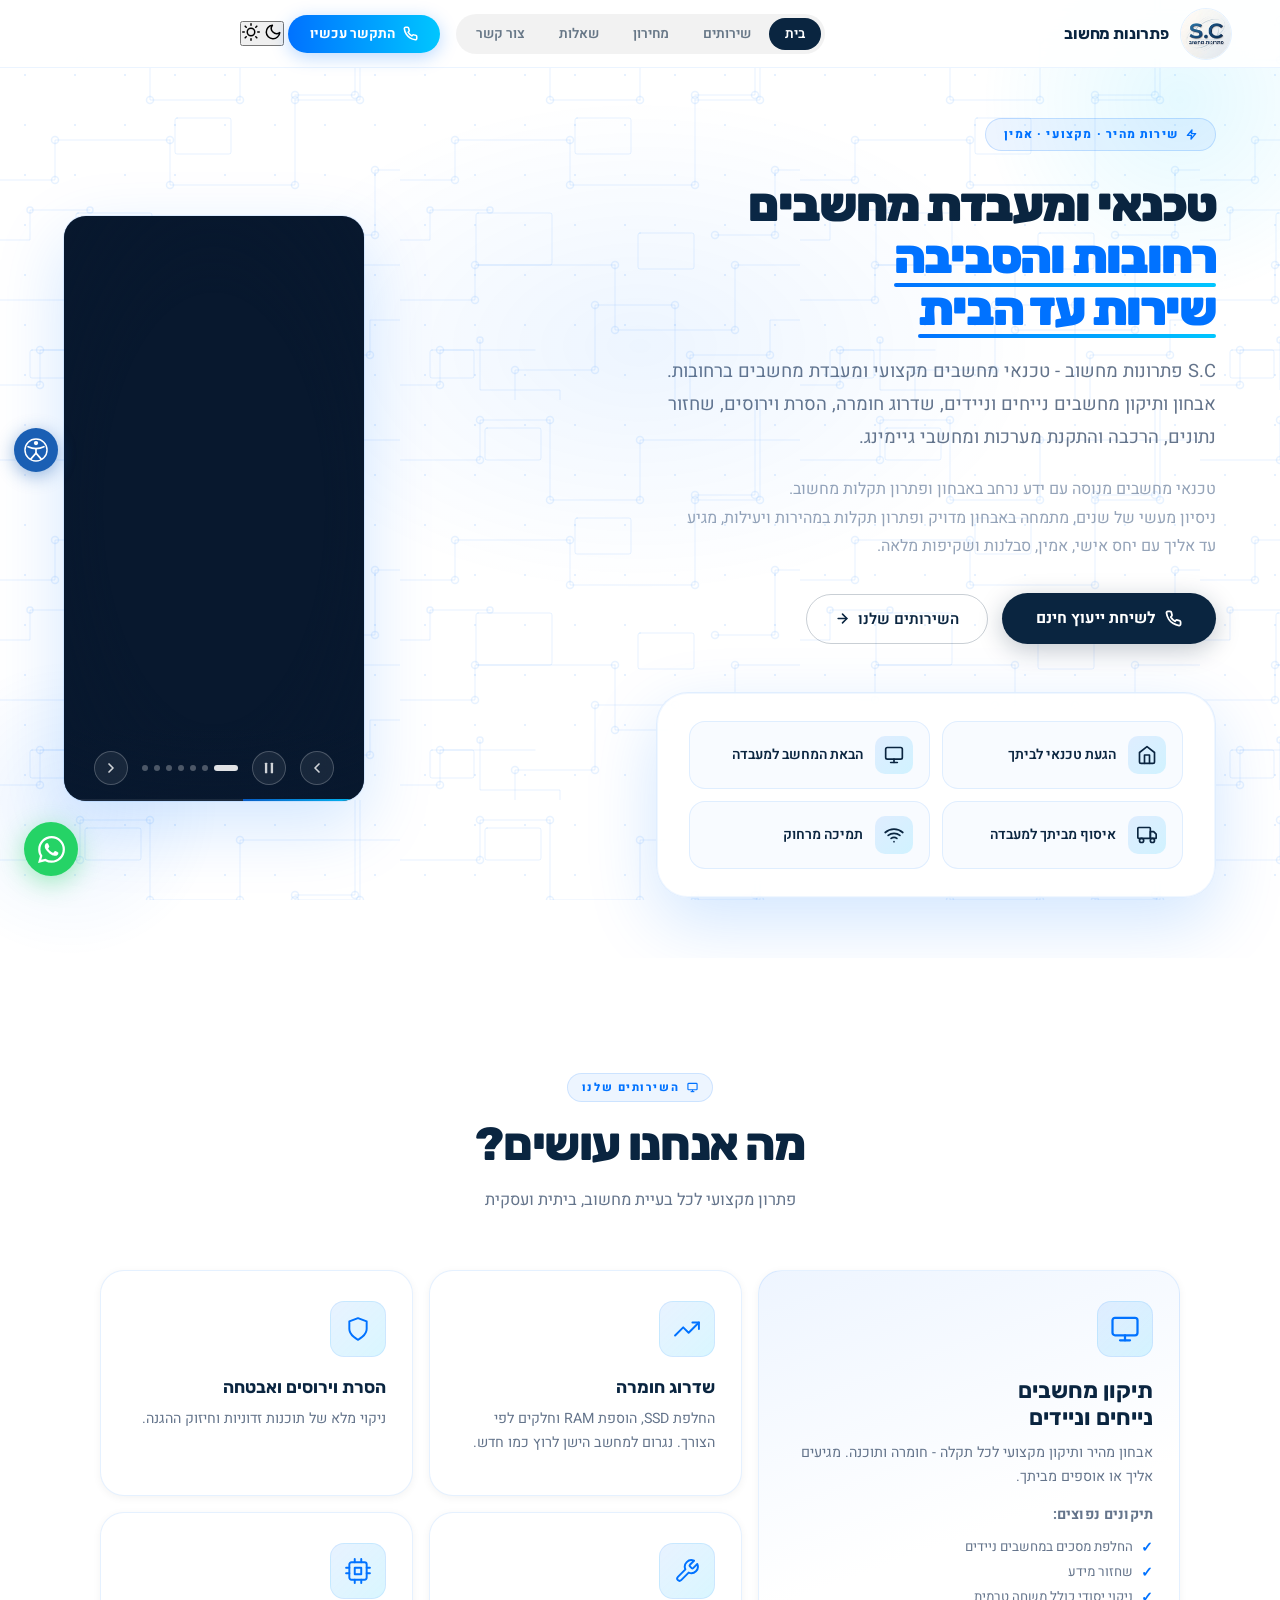
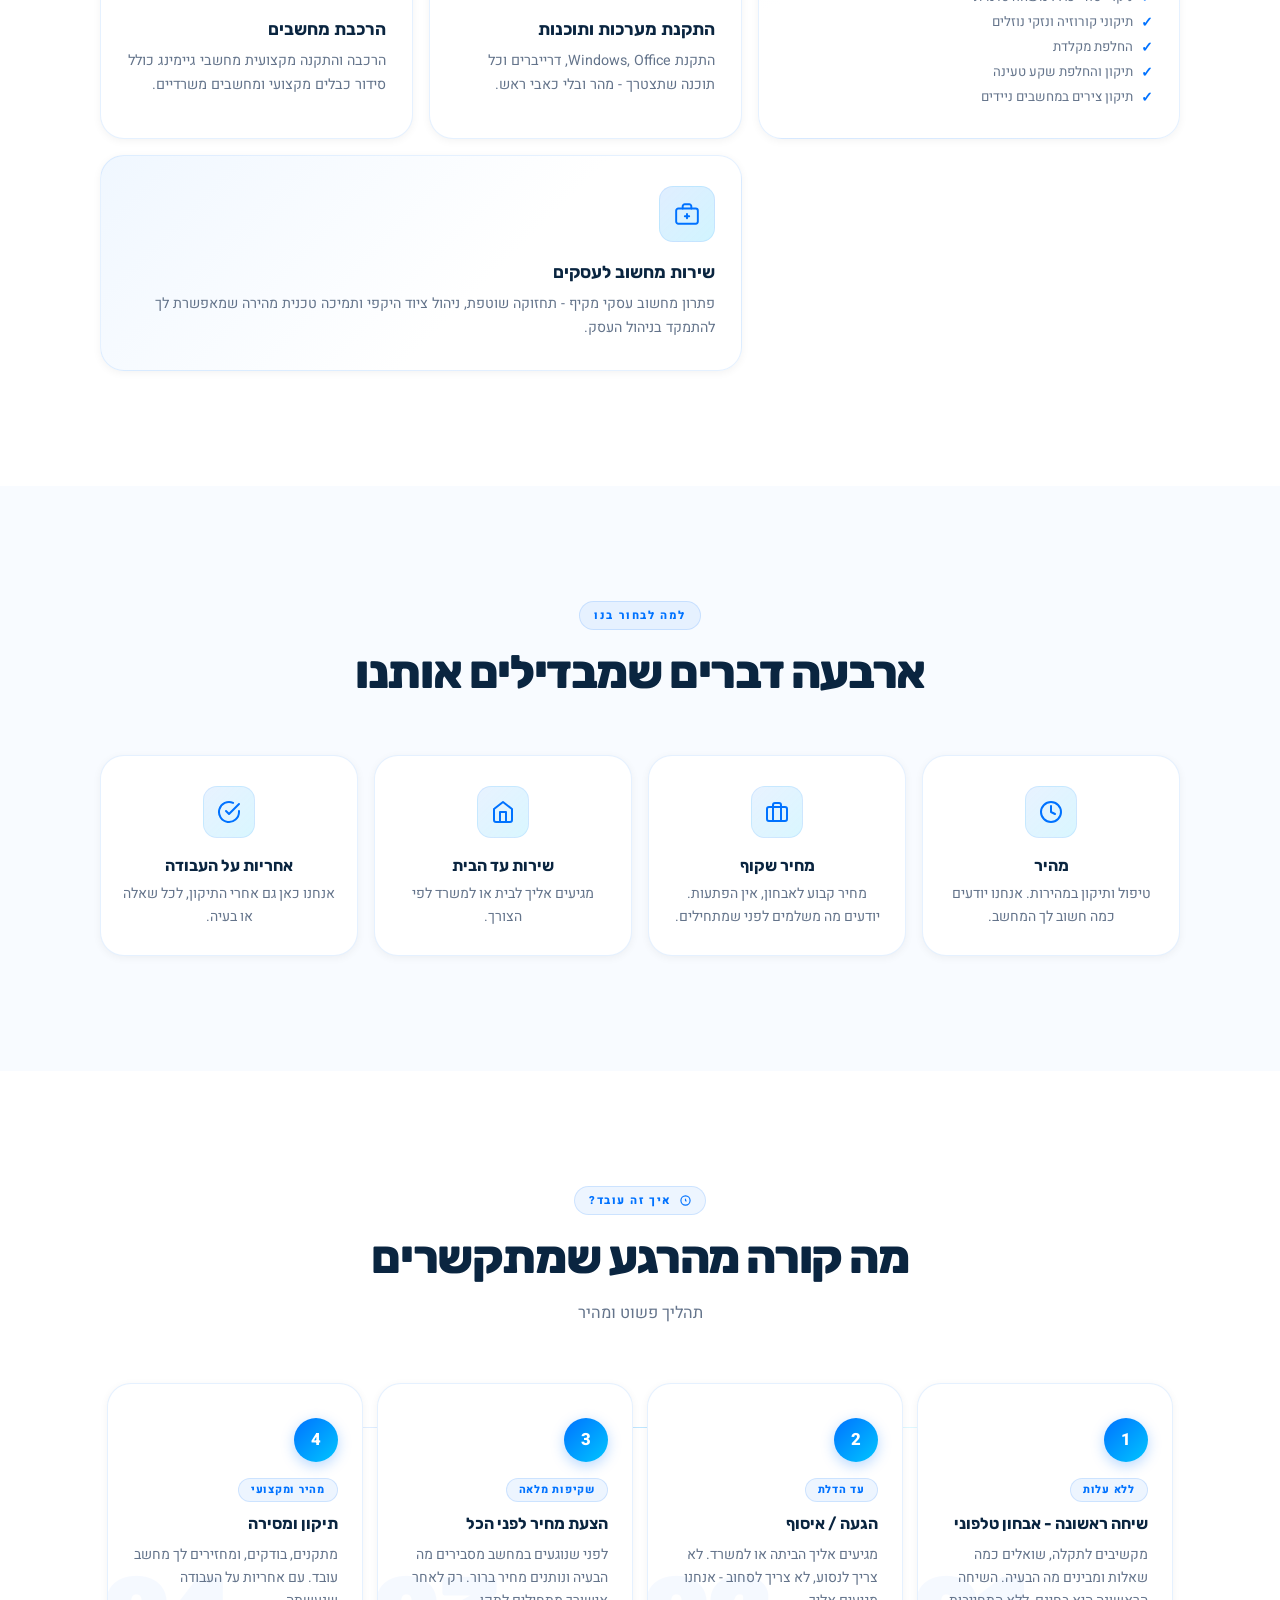
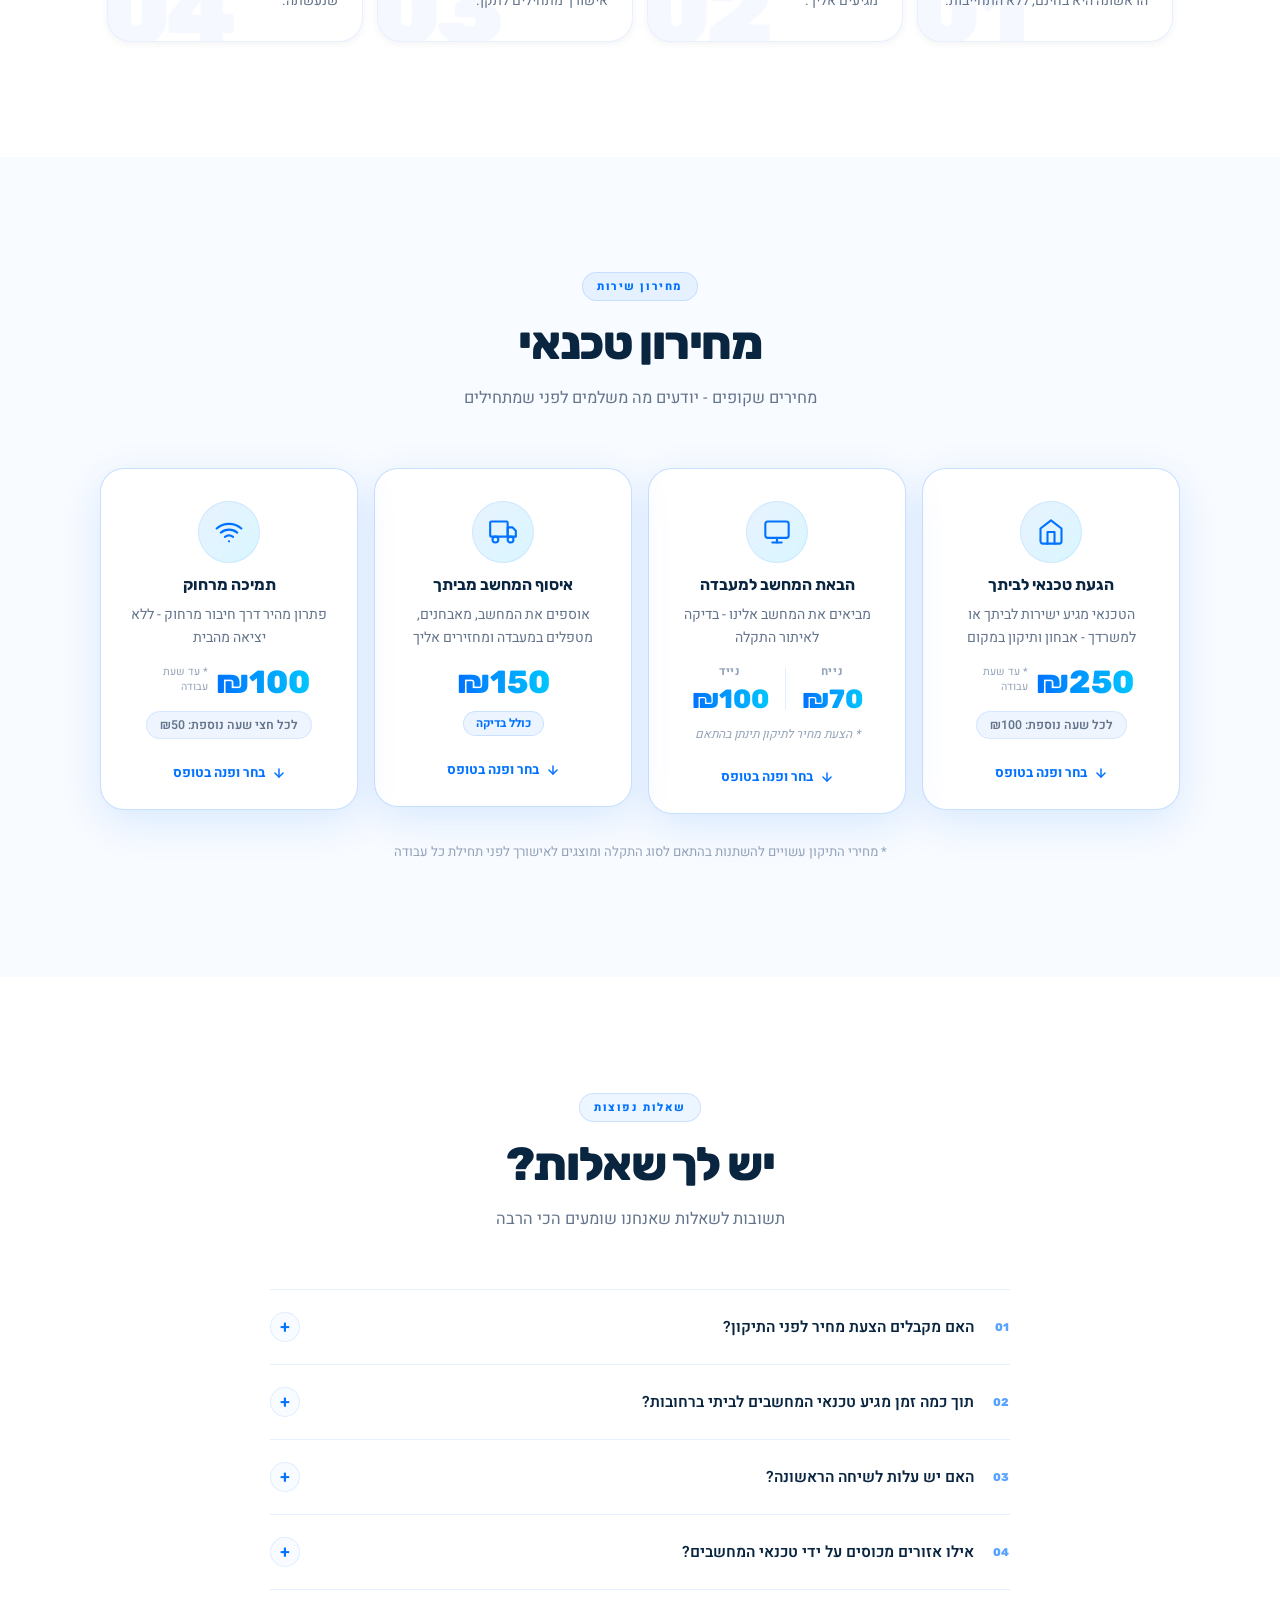
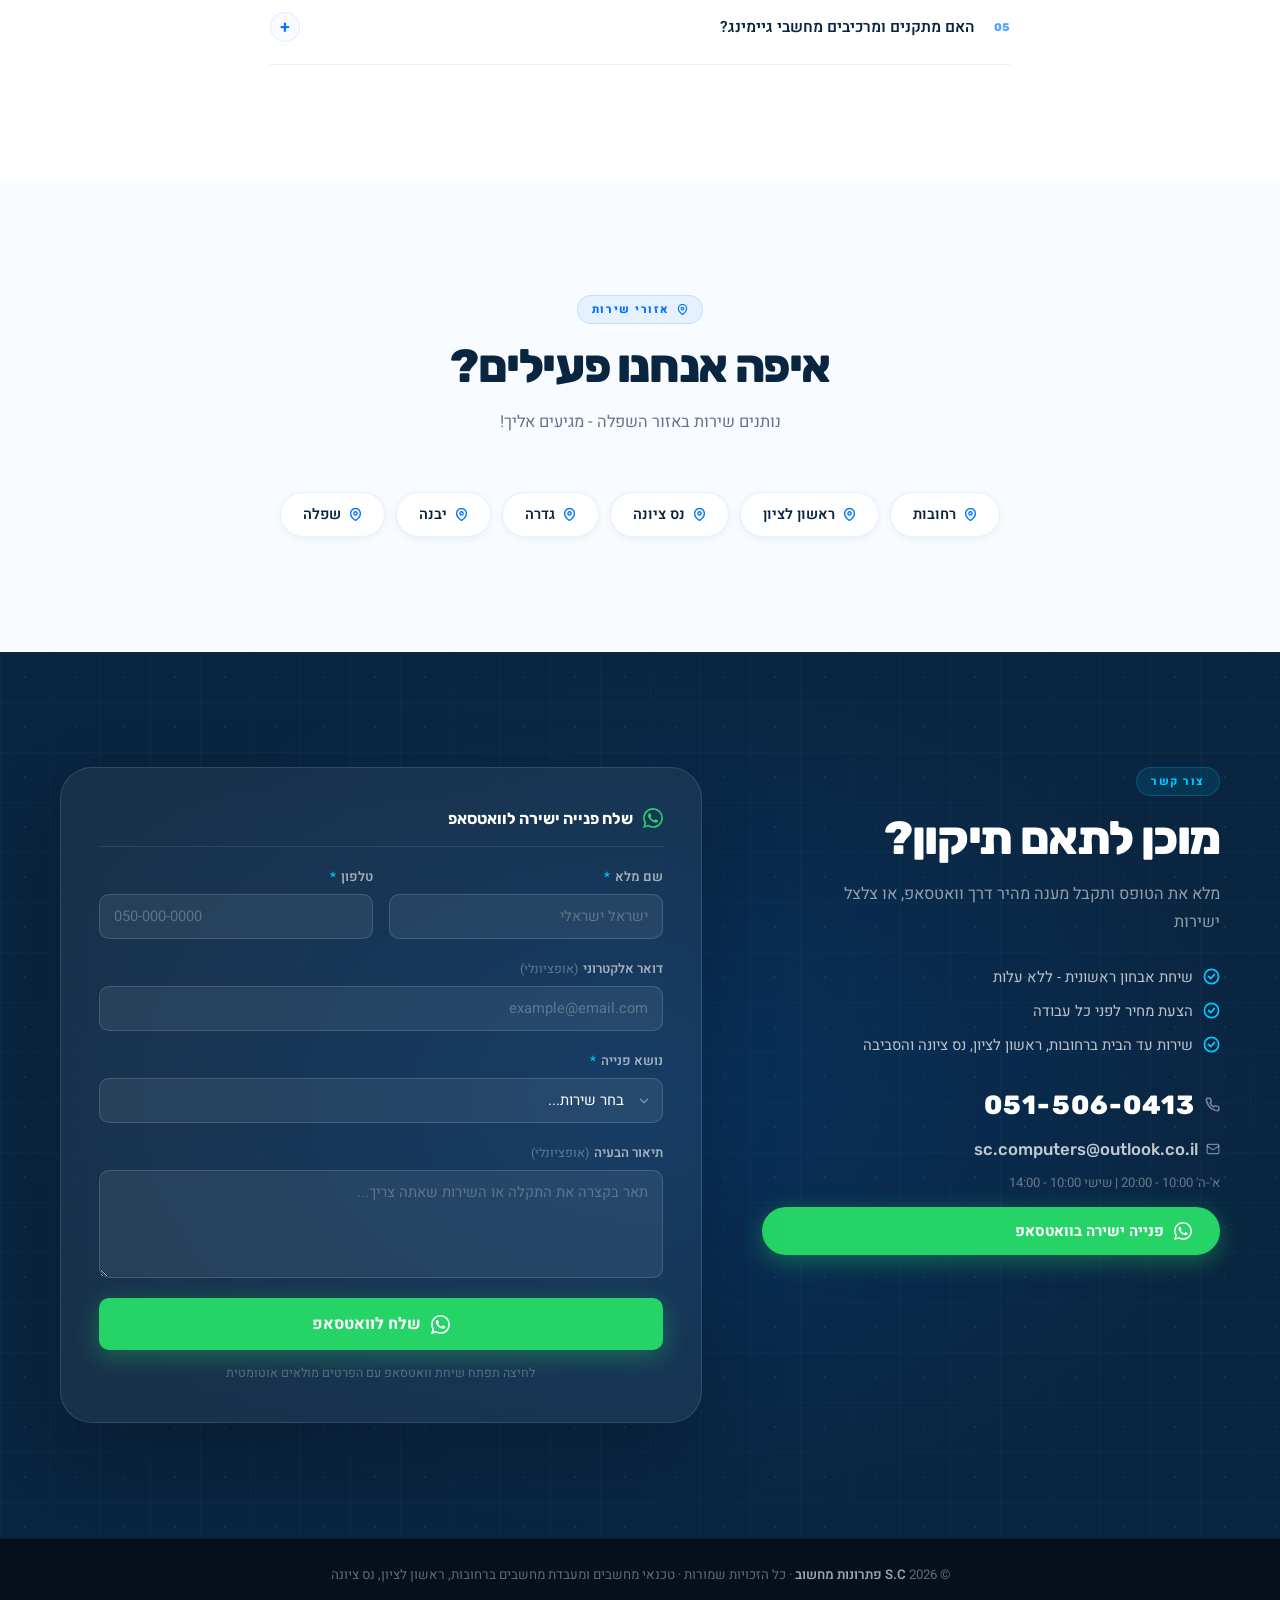
==== commit 2e31f175: "Update index.html" ====
--- a/index.html
+++ b/index.html
@@ -151,7 +151,6 @@
   </script>
 </head>
 <body>
-<div id="page-wrap">
 
 <!-- ════ NAV ════ -->
 <header class="site-header">
@@ -172,18 +171,27 @@
       <a href="#contact"  class="nav-link" data-section="contact">צור קשר</a>
     </div>
 
-    <!-- CTA (left in RTL, desktop only) -->
-    <a href="tel:0515060413" class="cta-nav" aria-label="התקשר 051-506-0413">
-      <svg width="15" height="15" viewBox="0 0 24 24" fill="none" stroke="currentColor" stroke-width="2.5" stroke-linecap="round" stroke-linejoin="round" aria-hidden="true"><path d="M22 16.92v3a2 2 0 0 1-2.18 2 19.79 19.79 0 0 1-8.63-3.07 19.5 19.5 0 0 1-6-6 19.79 19.79 0 0 1-3.07-8.67A2 2 0 0 1 4.11 2h3a2 2 0 0 1 2 1.72 12.84 12.84 0 0 0 .7 2.81 2 2 0 0 1-.45 2.11L8.09 9.91a16 16 0 0 0 6 6l1.27-1.27a2 2 0 0 1 2.11-.45 12.84 12.84 0 0 0 2.81.7A2 2 0 0 1 22 16.92z"></path></svg>
-      התקשר עכשיו
-    </a>
-
-    <!-- Hamburger button (mobile only, left side in RTL) -->
-    <button class="hamburger" id="hamburger" onclick="toggleMobileMenu()" aria-label="פתח תפריט" aria-expanded="false" aria-controls="mobileMenu">
-      <span class="ham-line"></span>
-      <span class="ham-line"></span>
-      <span class="ham-line"></span>
-    </button>
+    <!-- Right side: CTA + dark toggle + hamburger -->
+    <div class="nav-end">
+      <a href="tel:0515060413" class="cta-nav" aria-label="התקשר 051-506-0413">
+        <svg width="15" height="15" viewBox="0 0 24 24" fill="none" stroke="currentColor" stroke-width="2.5" stroke-linecap="round" stroke-linejoin="round" aria-hidden="true"><path d="M22 16.92v3a2 2 0 0 1-2.18 2 19.79 19.79 0 0 1-8.63-3.07 19.5 19.5 0 0 1-6-6 19.79 19.79 0 0 1-3.07-8.67A2 2 0 0 1 4.11 2h3a2 2 0 0 1 2 1.72 12.84 12.84 0 0 0 .7 2.81 2 2 0 0 1-.45 2.11L8.09 9.91a16 16 0 0 0 6 6l1.27-1.27a2 2 0 0 1 2.11-.45 12.84 12.84 0 0 0 2.81.7A2 2 0 0 1 22 16.92z"></path></svg>
+        התקשר עכשיו
+      </a>
+
+      <button class="dark-toggle" id="darkToggle" onclick="toggleDarkMode()" aria-label="עבור למצב כהה">
+        <!-- Moon (shown in light mode) -->
+        <svg class="icon-moon" width="18" height="18" viewBox="0 0 24 24" fill="none" stroke="currentColor" stroke-width="2" stroke-linecap="round" stroke-linejoin="round" aria-hidden="true"><path d="M21 12.79A9 9 0 1 1 11.21 3 7 7 0 0 0 21 12.79z"/></svg>
+        <!-- Sun (shown in dark mode) -->
+        <svg class="icon-sun" width="18" height="18" viewBox="0 0 24 24" fill="none" stroke="currentColor" stroke-width="2" stroke-linecap="round" stroke-linejoin="round" aria-hidden="true"><circle cx="12" cy="12" r="5"/><line x1="12" y1="1" x2="12" y2="3"/><line x1="12" y1="21" x2="12" y2="23"/><line x1="4.22" y1="4.22" x2="5.64" y2="5.64"/><line x1="18.36" y1="18.36" x2="19.78" y2="19.78"/><line x1="1" y1="12" x2="3" y2="12"/><line x1="21" y1="12" x2="23" y2="12"/><line x1="4.22" y1="19.78" x2="5.64" y2="18.36"/><line x1="18.36" y1="5.64" x2="19.78" y2="4.22"/></svg>
+      </button>
+
+      <!-- Hamburger button (mobile only) -->
+      <button class="hamburger" id="hamburger" onclick="toggleMobileMenu()" aria-label="פתח תפריט" aria-expanded="false" aria-controls="mobileMenu">
+        <span class="ham-line"></span>
+        <span class="ham-line"></span>
+        <span class="ham-line"></span>
+      </button>
+    </div>
 
   </nav>
 
@@ -202,6 +210,8 @@
 
 </header>
 
+<div id="page-wrap">
+
 <main>
 
 <!-- ════ HERO ════ -->
@@ -221,17 +231,24 @@
 
     <h1 id="hero-heading" data-reveal="up">
       טכנאי ומעבדת מחשבים<br/>
-      <span class="accent-word">רחובות והסביבה - שירות עד הבית</span>
+      <span class="accent-word accent-location">רחובות והסביבה</span><br/>
+      <span class="accent-word accent-service">שירות עד הבית</span>
     </h1>
 
-    <p class="hero-lead" data-reveal="up" style="--d:.12s">
-      S.C פתרונות מחשוב - טכנאי מחשבים מקצועי ומעבדת מחשבים ברחובות. אבחון ותיקון מחשבים נייחים וניידים, שדרוג חומרה, הסרת וירוסים, שחזור נתונים, הרכבה והתקנת מערכות ומחשבי גיימינג.
-    </p>
-
-    <p class="hero-about" data-reveal="up" style="--d:.17s">
-      טכנאי מחשבים מנוסה עם ידע נרחב באבחון ופתרון תקלות מחשוב.<br/>
-      ניסיון מעשי של שנים, מתמחה באבחון מדויק ופתרון תקלות במהירות ויעילות, מגיע עד אליך עם יחס אישי, אמין, סבלנות ושקיפות מלאה.
-    </p>
+    <div class="hero-text-boxes" data-reveal="up" style="--d:.12s">
+      <div class="hero-text-box">
+        <p class="hero-lead">
+          S.C פתרונות מחשוב - טכנאי מחשבים מקצועי ומעבדת מחשבים ברחובות. אבחון ותיקון מחשבים נייחים וניידים, שדרוג חומרה, הסרת וירוסים, שחזור נתונים, הרכבה והתקנת מערכות ומחשבי גיימינג.
+        </p>
+      </div>
+
+      <div class="hero-text-box">
+        <p class="hero-about">
+          טכנאי מחשבים מנוסה עם ידע נרחב באבחון ופתרון תקלות מחשוב.<br/>
+          ניסיון מעשי של שנים, מתמחה באבחון מדויק ופתרון תקלות במהירות ויעילות, מגיע עד אליך עם יחס אישי, אמין, סבלנות ושקיפות מלאה.
+        </p>
+      </div>
+    </div>
 
     <div class="hero-btns" data-reveal="up" style="--d:.22s">
       <a href="#contact" class="btn-primary">
--- a/style.css
+++ b/style.css
@@ -603,7 +603,7 @@
 .services-bento {
   display: grid;
   grid-template-columns: 1.35fr 1fr 1fr;
-  grid-template-rows: 1fr 1fr;
+  grid-template-rows: 1fr 1fr auto;
   gap: 16px;
   min-height: 500px;
 }
@@ -612,6 +612,7 @@
 .svc-3 { grid-column: 3; grid-row: 1; }
 .svc-4 { grid-column: 2; grid-row: 2; }
 .svc-5 { grid-column: 3; grid-row: 2; }
+.svc-6 { grid-column: 2 / span 2; grid-row: 3; }
 
 .service-card {
   background: var(--white);
@@ -648,6 +649,28 @@
 .service-card h3 { font-family: 'Rubik', sans-serif; font-size: 1.08rem; font-weight: 700; color: var(--blue); margin-bottom: 10px; }
 .svc-1 h3 { font-size: 1.4rem; }
 .service-card p { color: var(--gray); font-size: .89rem; line-height: 1.68; }
+
+.svc-repair-label {
+  color: var(--blue); font-size: .82rem; font-weight: 700;
+  margin: 14px 0 4px; letter-spacing: .01em;
+}
+
+.svc-repair-list {
+  list-style: none; padding: 0; margin: 12px 0 0;
+  display: flex; flex-direction: column; gap: 5px;
+}
+.svc-repair-list li {
+  color: var(--gray); font-size: .83rem; line-height: 1.5;
+  padding-right: 20px; position: relative;
+}
+.svc-repair-list li::before {
+  content: '✓';
+  position: absolute; right: 0;
+  color: var(--accent); font-weight: 700; font-size: .85rem;
+}
+
+.svc-6 { background: linear-gradient(135deg, #f0f7ff 0%, var(--white) 60%); }
+.svc-6 .service-icon { background: linear-gradient(135deg, rgba(0,114,255,0.12), rgba(0,198,255,0.18)); }
 
 /* ══════════════════════════════════════
    WHY US — light surface, 4 cols
@@ -943,6 +966,17 @@
   transition: color .2s;
 }
 .contact-strip-num:hover { color: var(--accent-lt); }
+.contact-strip-divider { color: rgba(255,255,255,0.25); font-size: 1.1rem; margin: 0 2px; }
+.contact-strip-email-row {
+  display: flex; align-items: center; gap: 8px;
+  color: rgba(255,255,255,0.45); margin-top: 4px;
+}
+.contact-strip-email {
+  font-family: 'Rubik', sans-serif; font-size: 1.05rem; font-weight: 500;
+  color: rgba(255,255,255,0.75); text-decoration: none; direction: ltr;
+  transition: color .2s;
+}
+.contact-strip-email:hover { color: #fff; }
 .contact-strip-hours { color: rgba(255,255,255,0.38); font-size: .82rem; }
 
 /* ── Pricing select button ── */
@@ -1225,13 +1259,14 @@
   .svc-3 { grid-column: 2; grid-row: auto; }
   .svc-4 { grid-column: 1; grid-row: auto; }
   .svc-5 { grid-column: 2; grid-row: auto; }
+  .svc-6 { grid-column: 1 / span 2; grid-row: auto; }
 
   .hero-card-float { grid-template-columns: 1fr; }
 }
 
 @media (max-width: 640px) {
   .services-bento { grid-template-columns: 1fr; }
-  .svc-1, .svc-2, .svc-3, .svc-4, .svc-5 { grid-column: 1; }
+  .svc-1, .svc-2, .svc-3, .svc-4, .svc-5, .svc-6 { grid-column: 1; }
   .why-grid { grid-template-columns: 1fr; }
   .process-steps { grid-template-columns: 1fr; }
   .pricing-grid { grid-template-columns: 1fr; }
